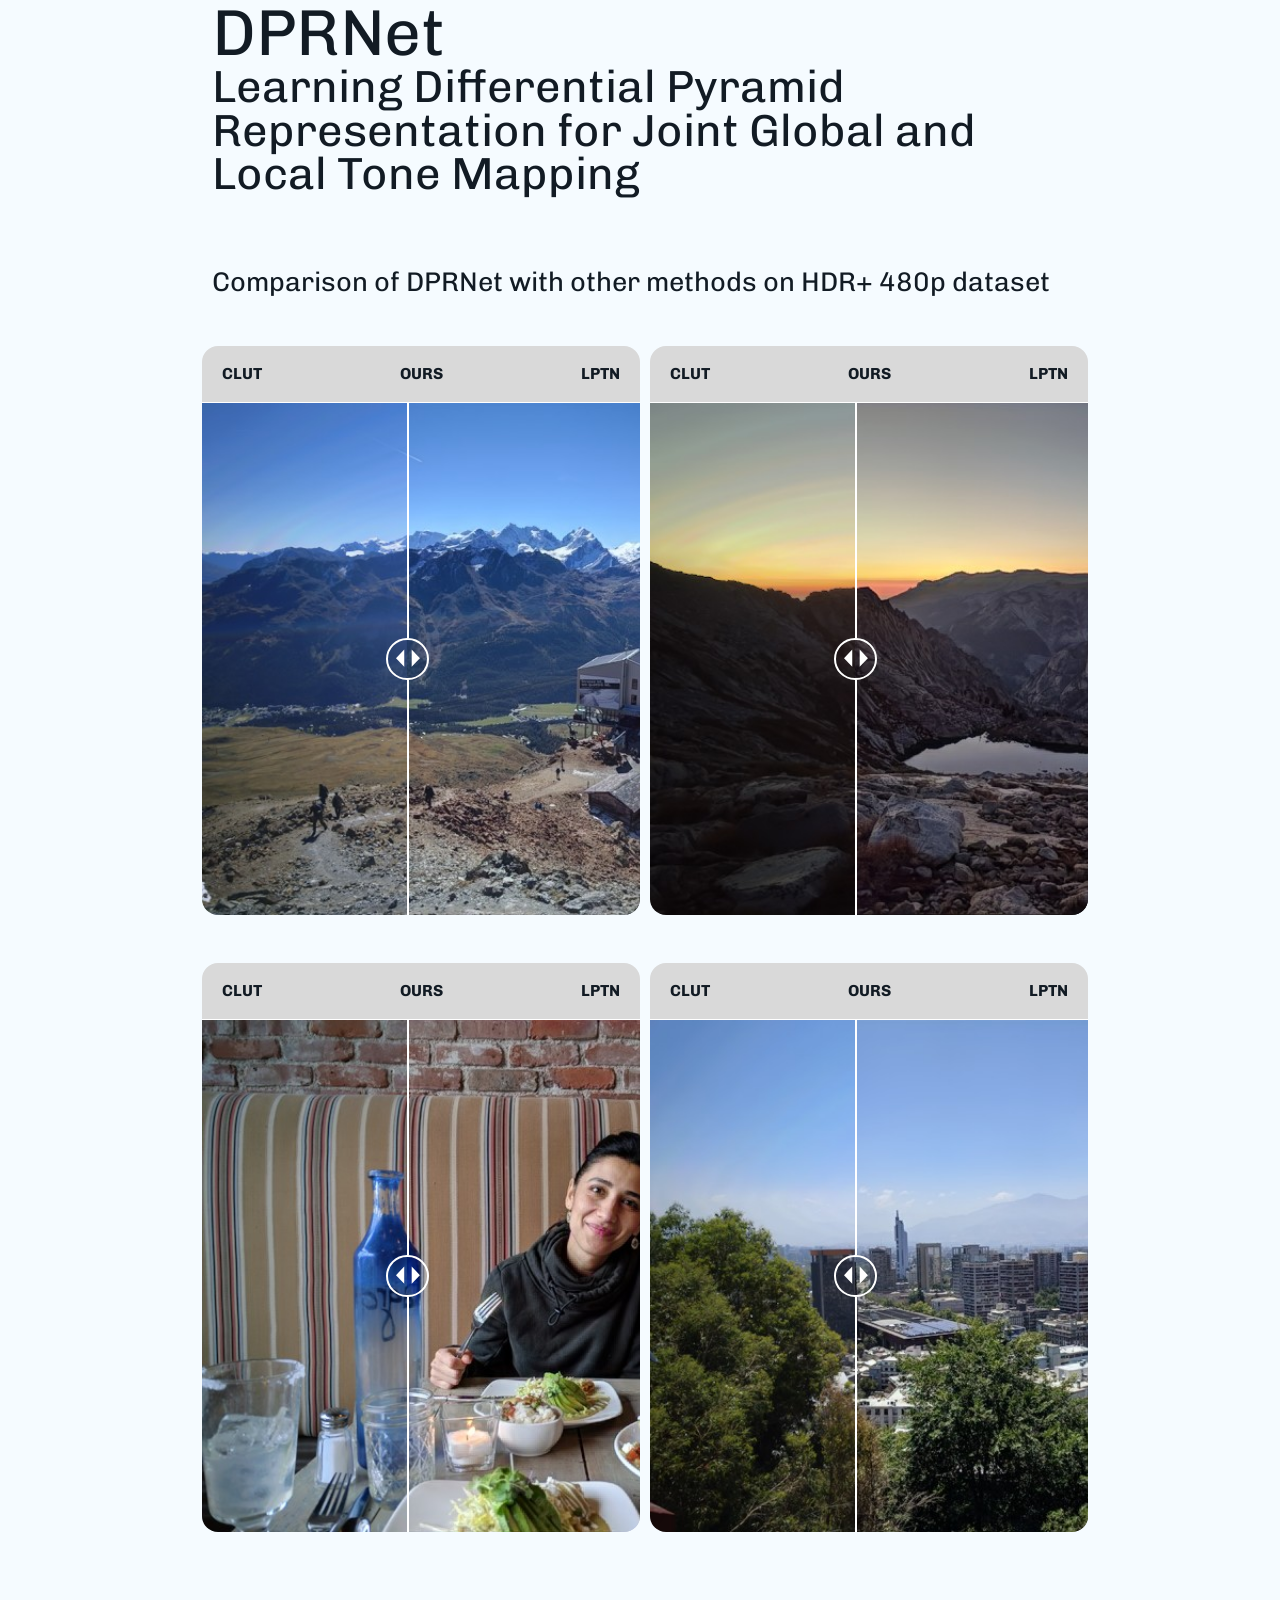
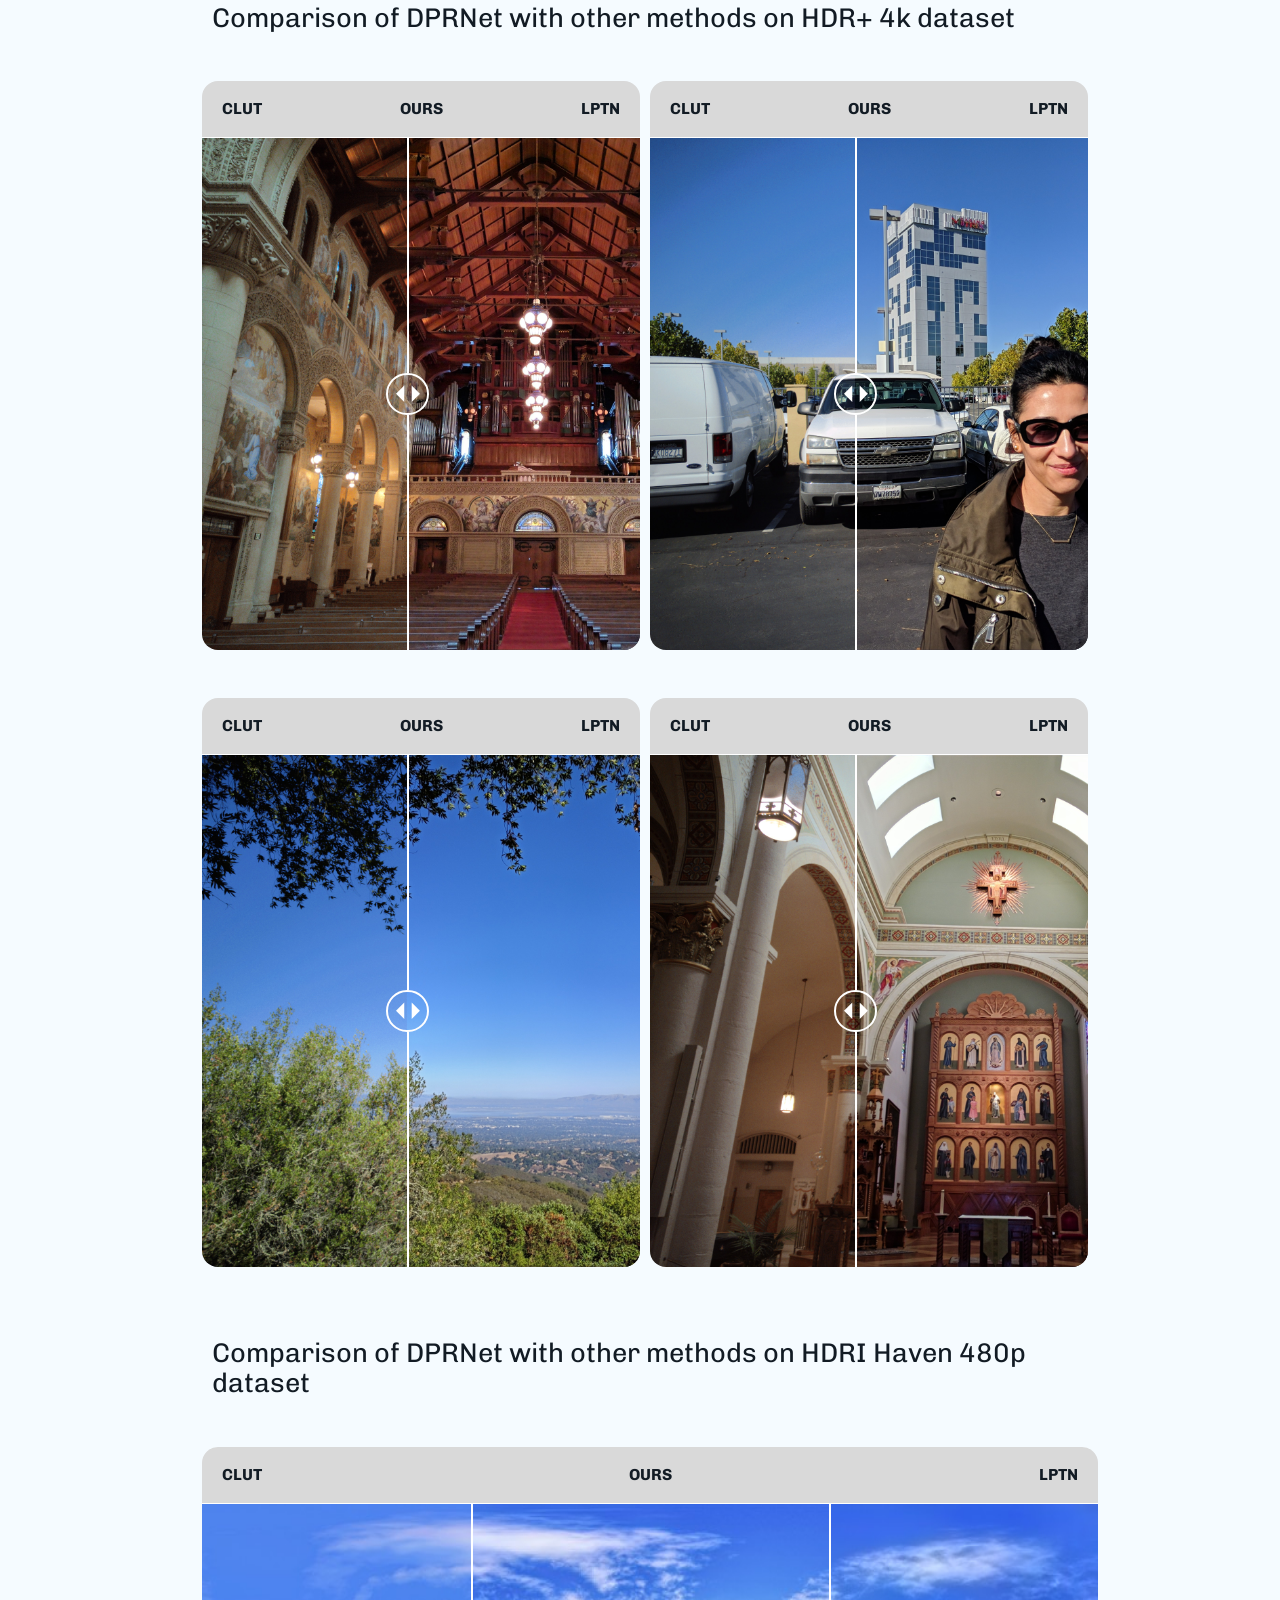
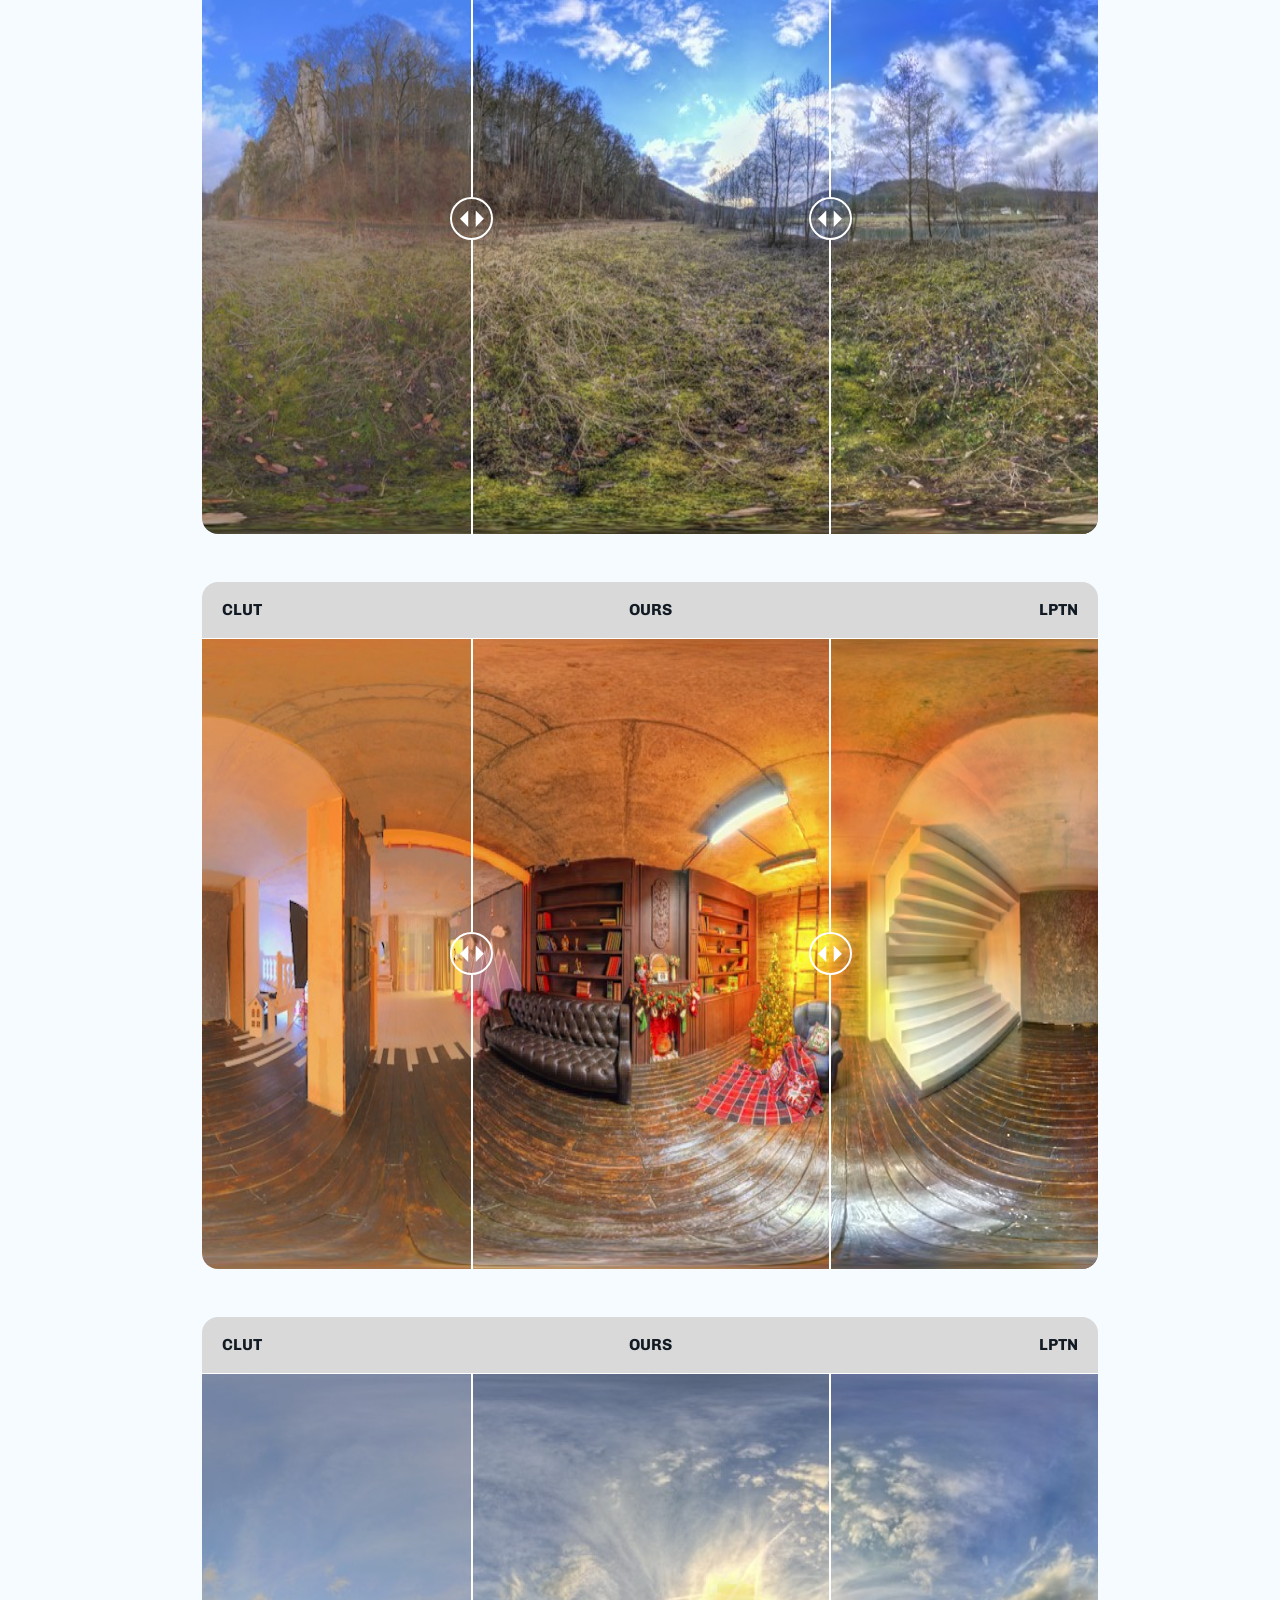
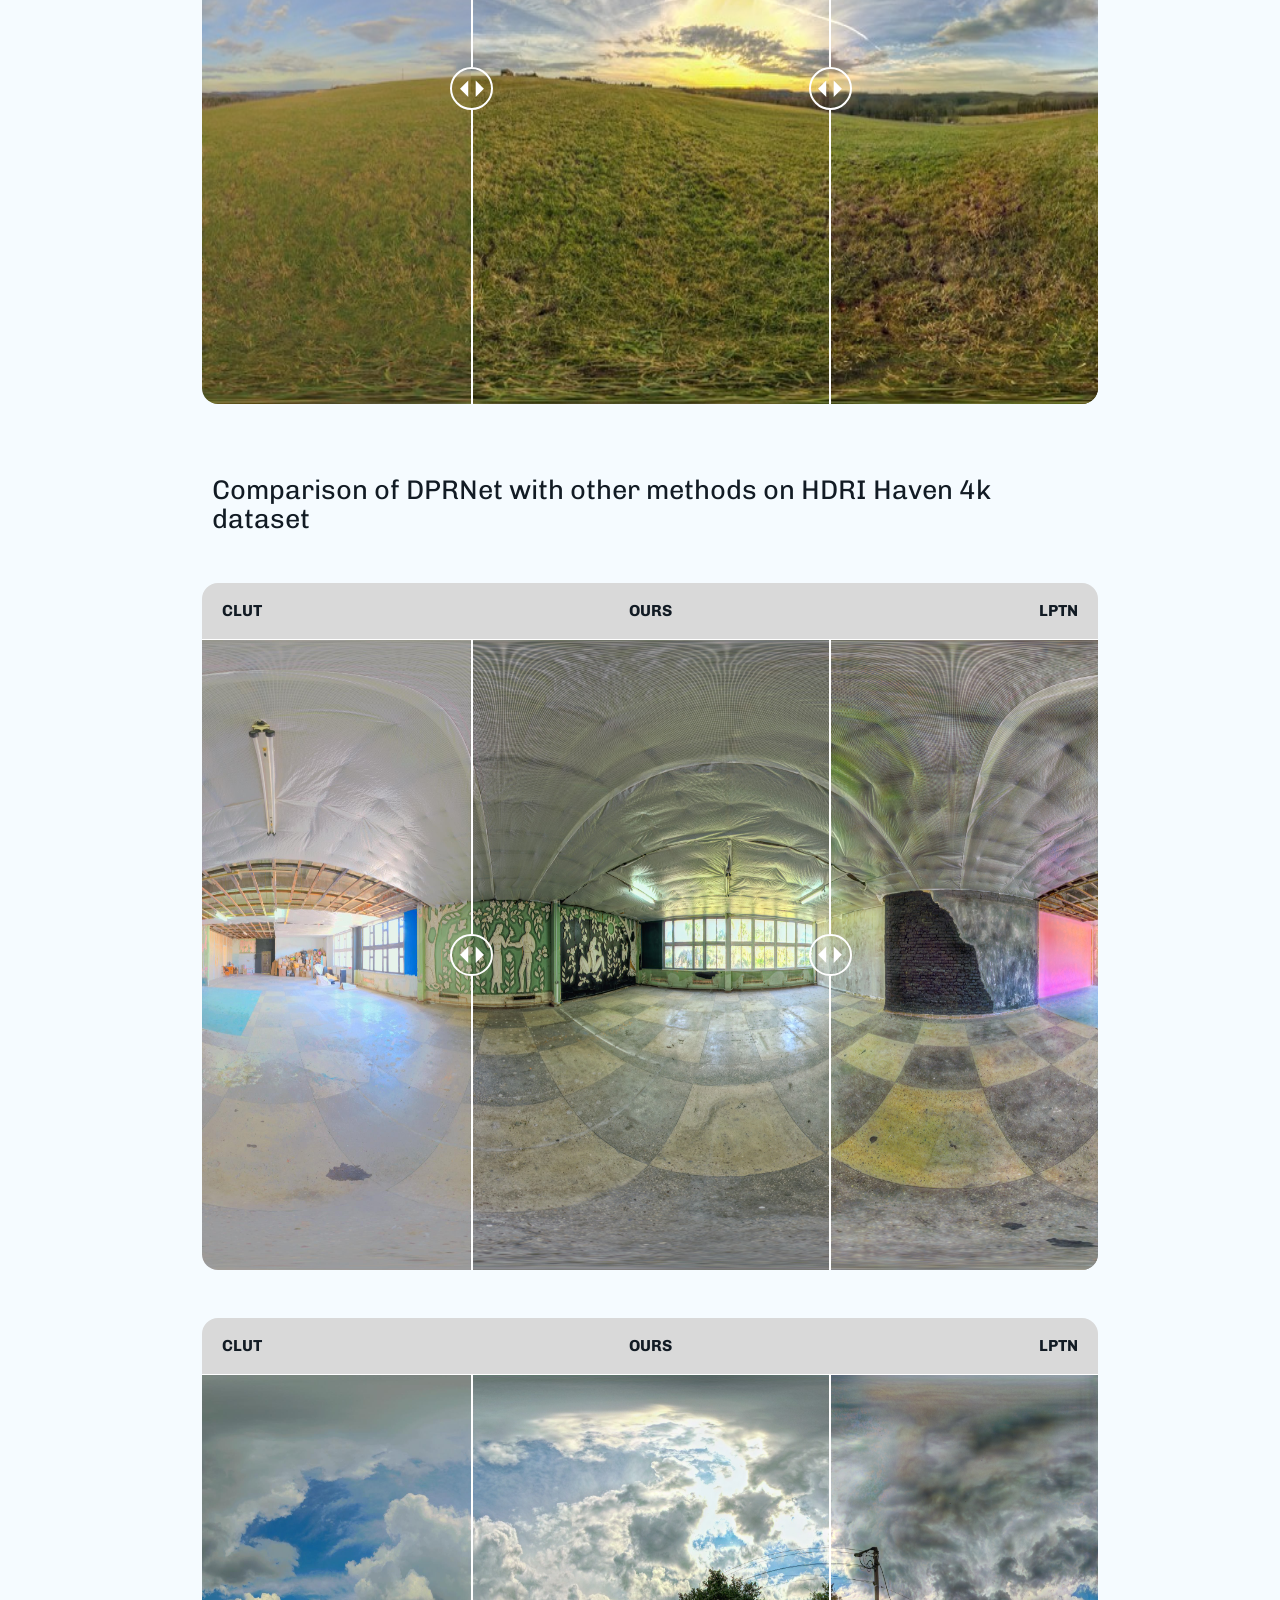
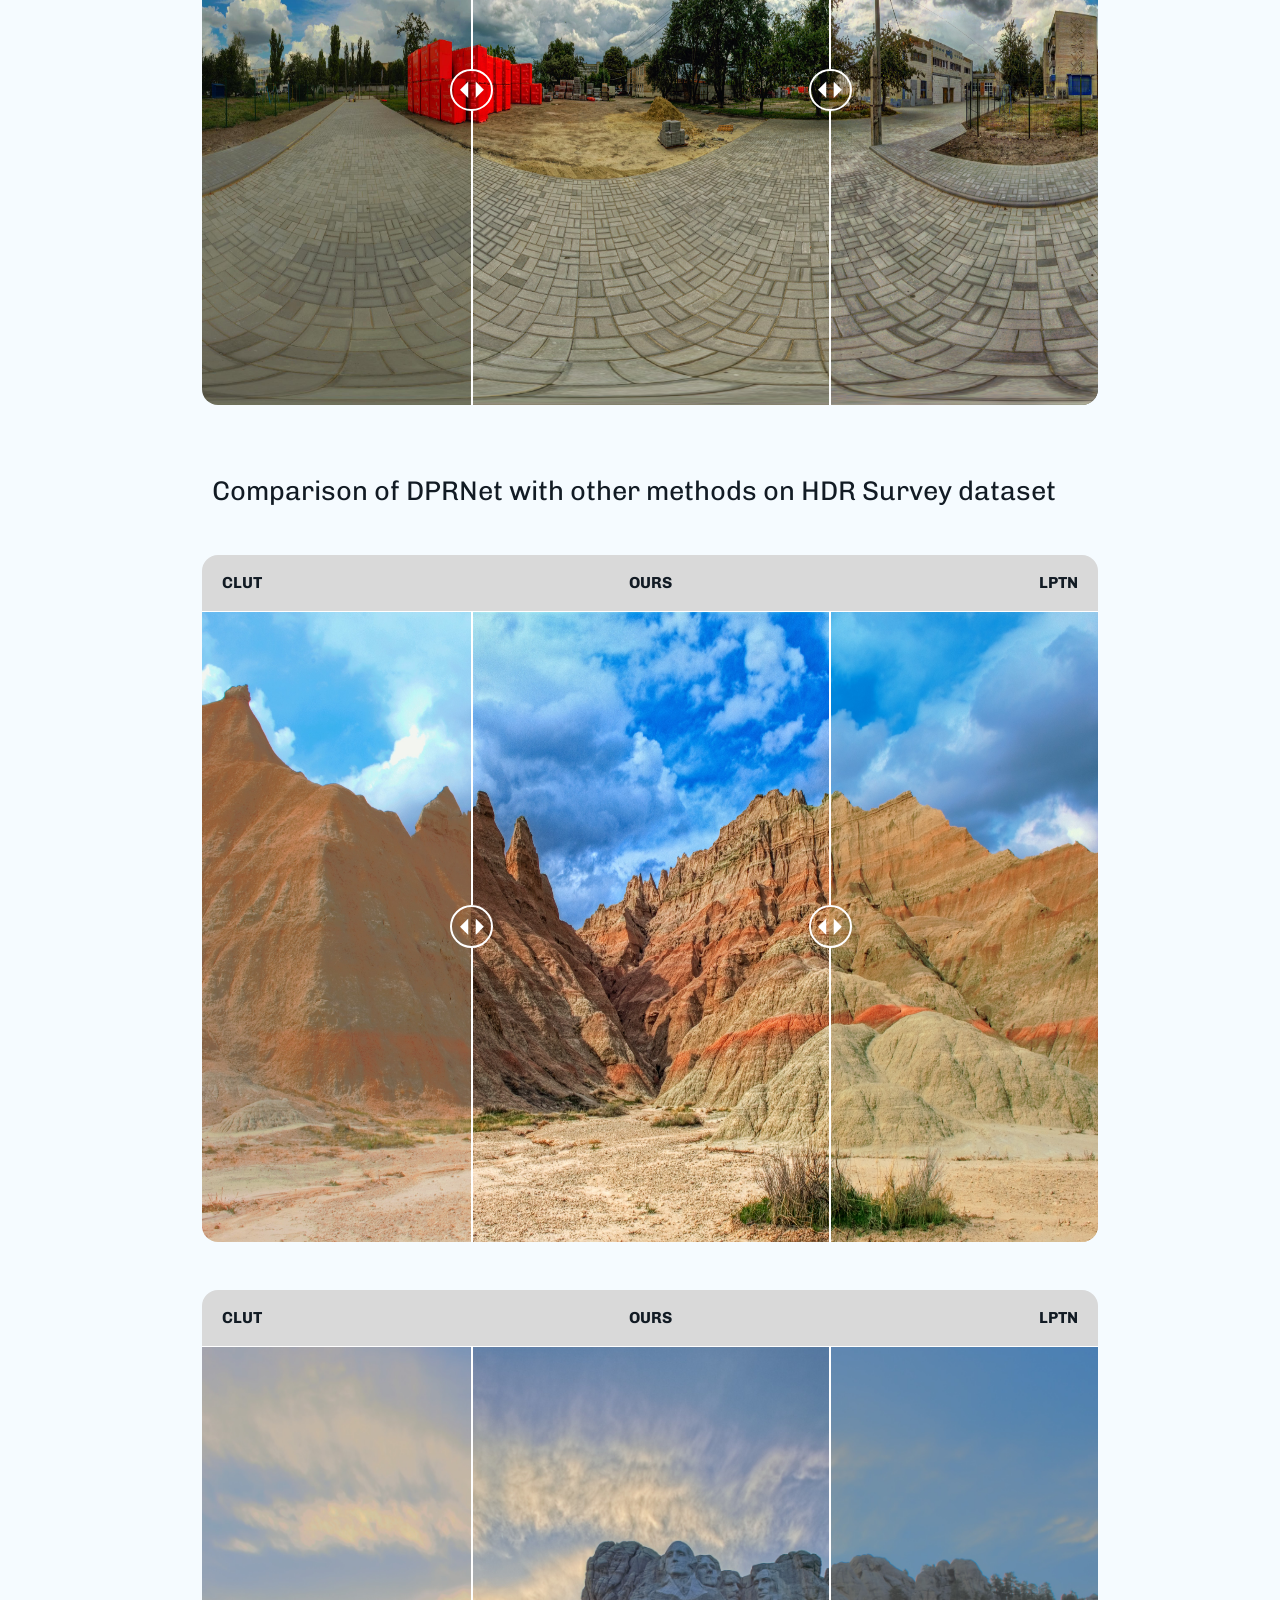
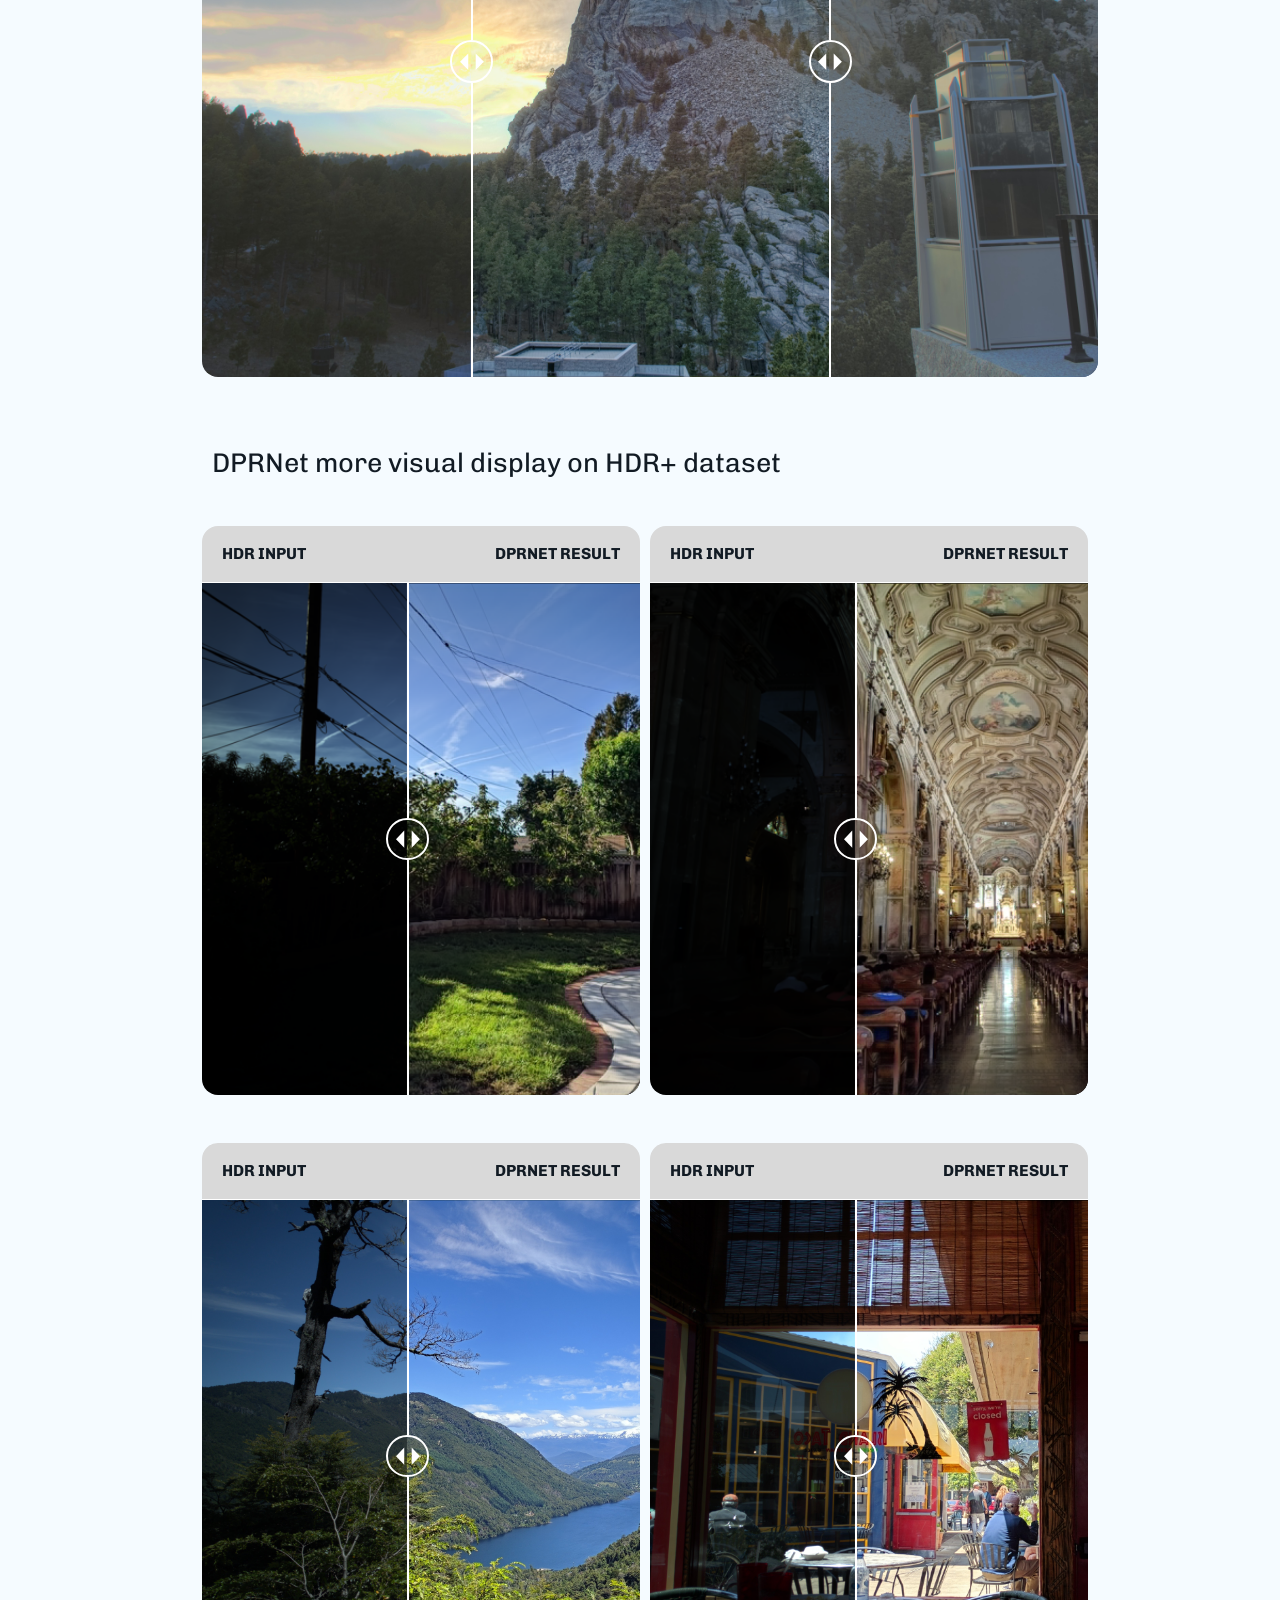
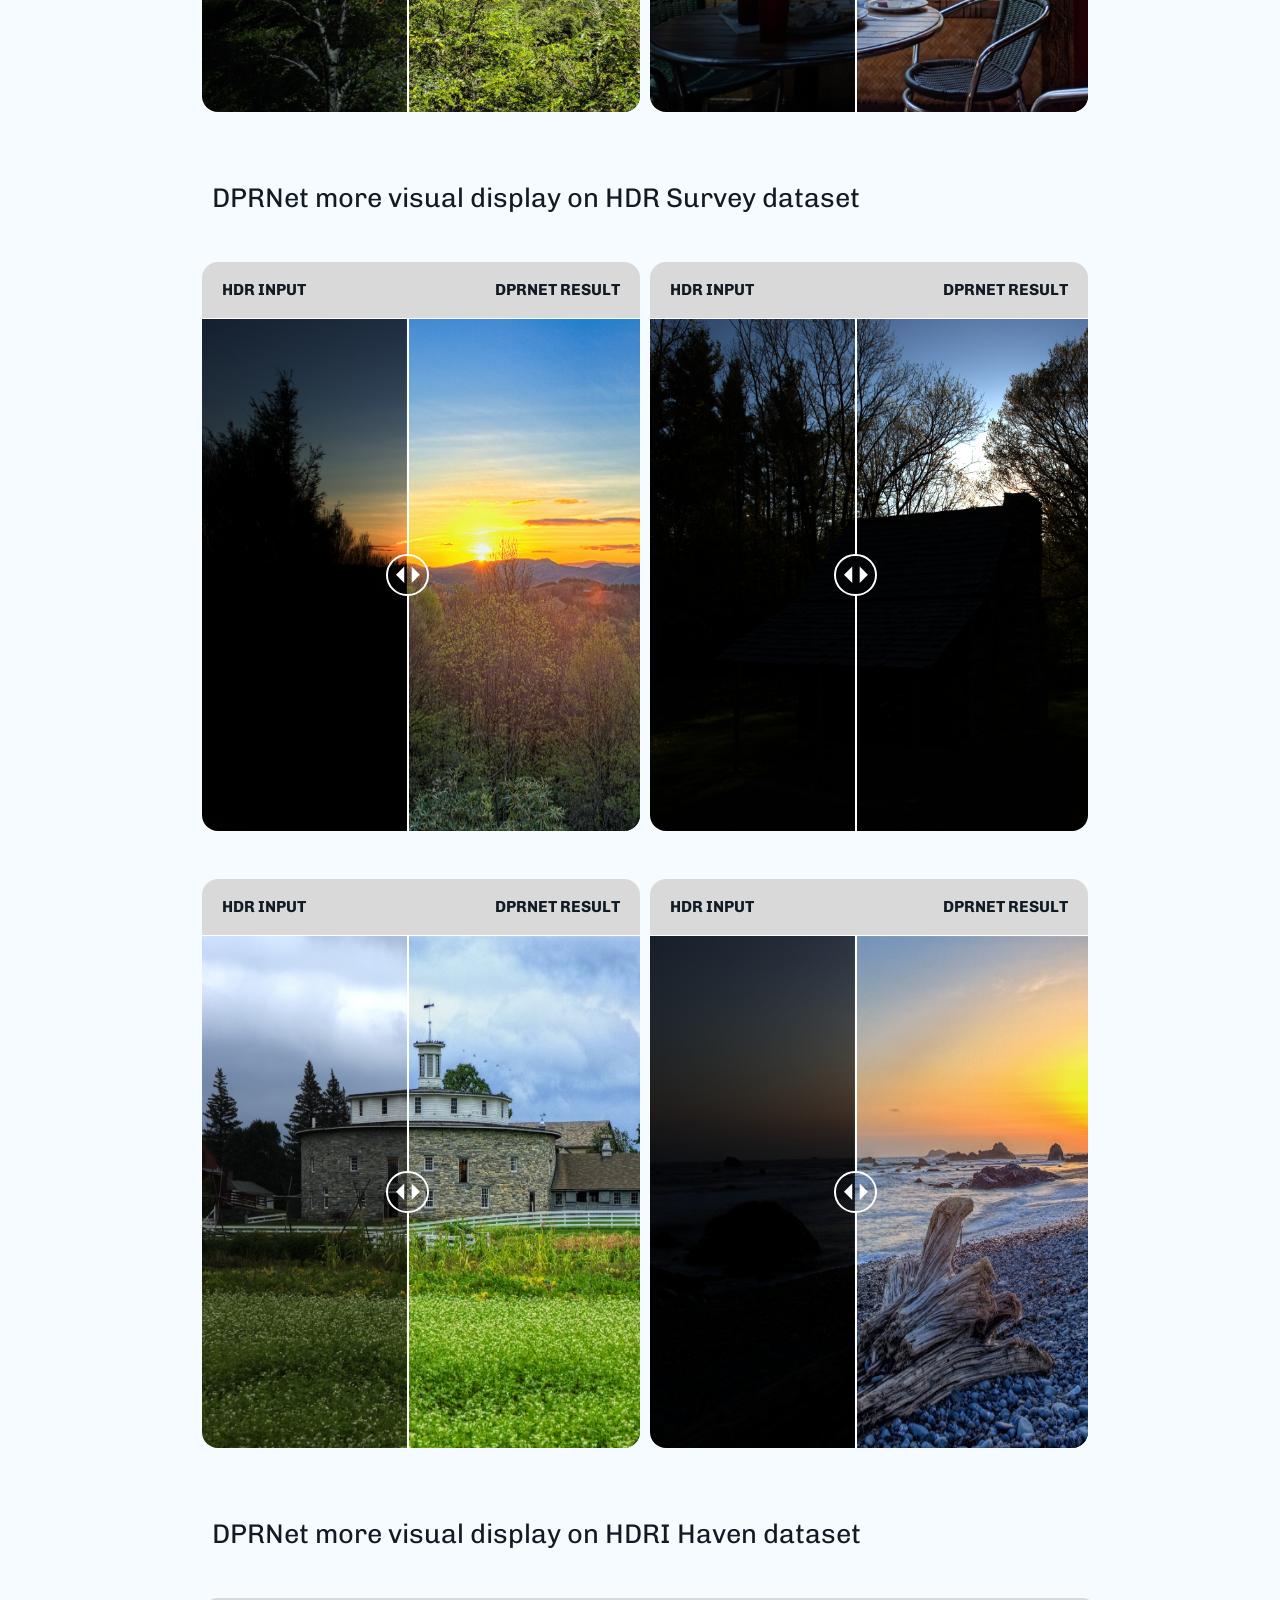
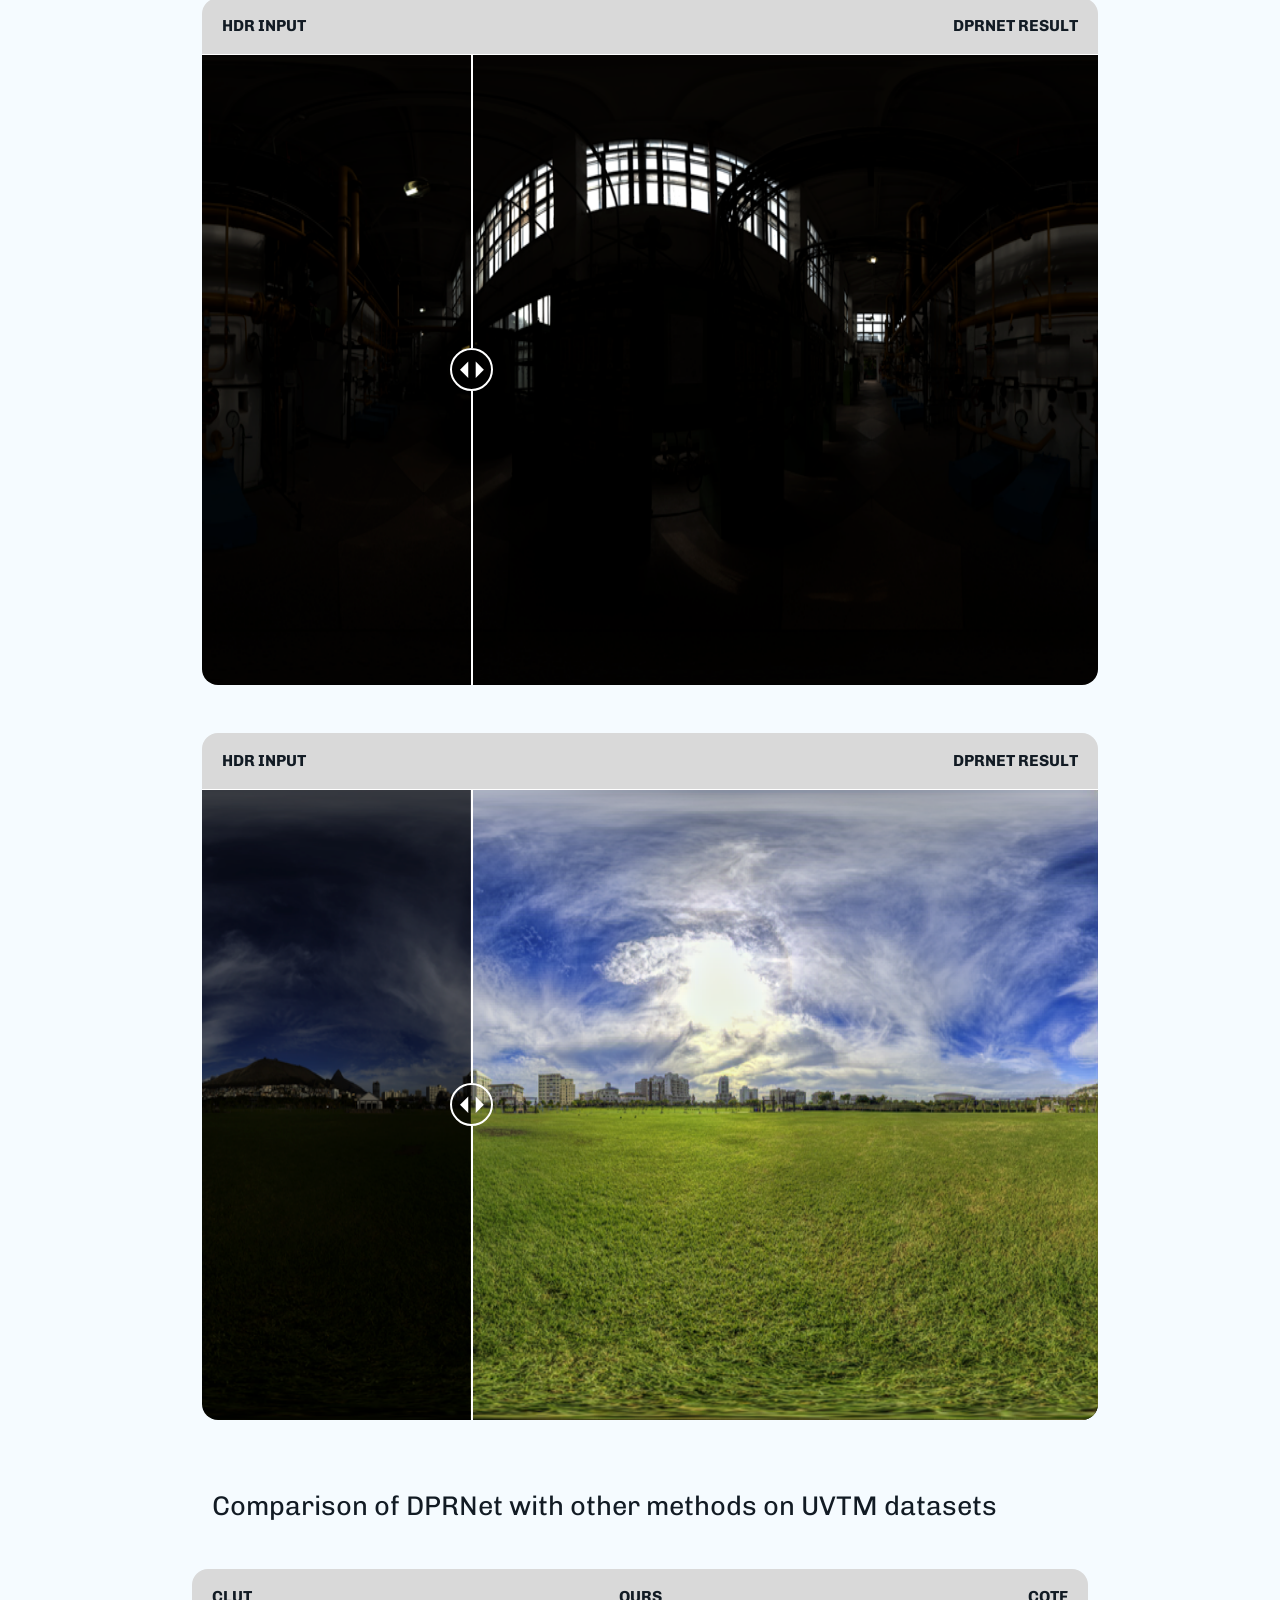
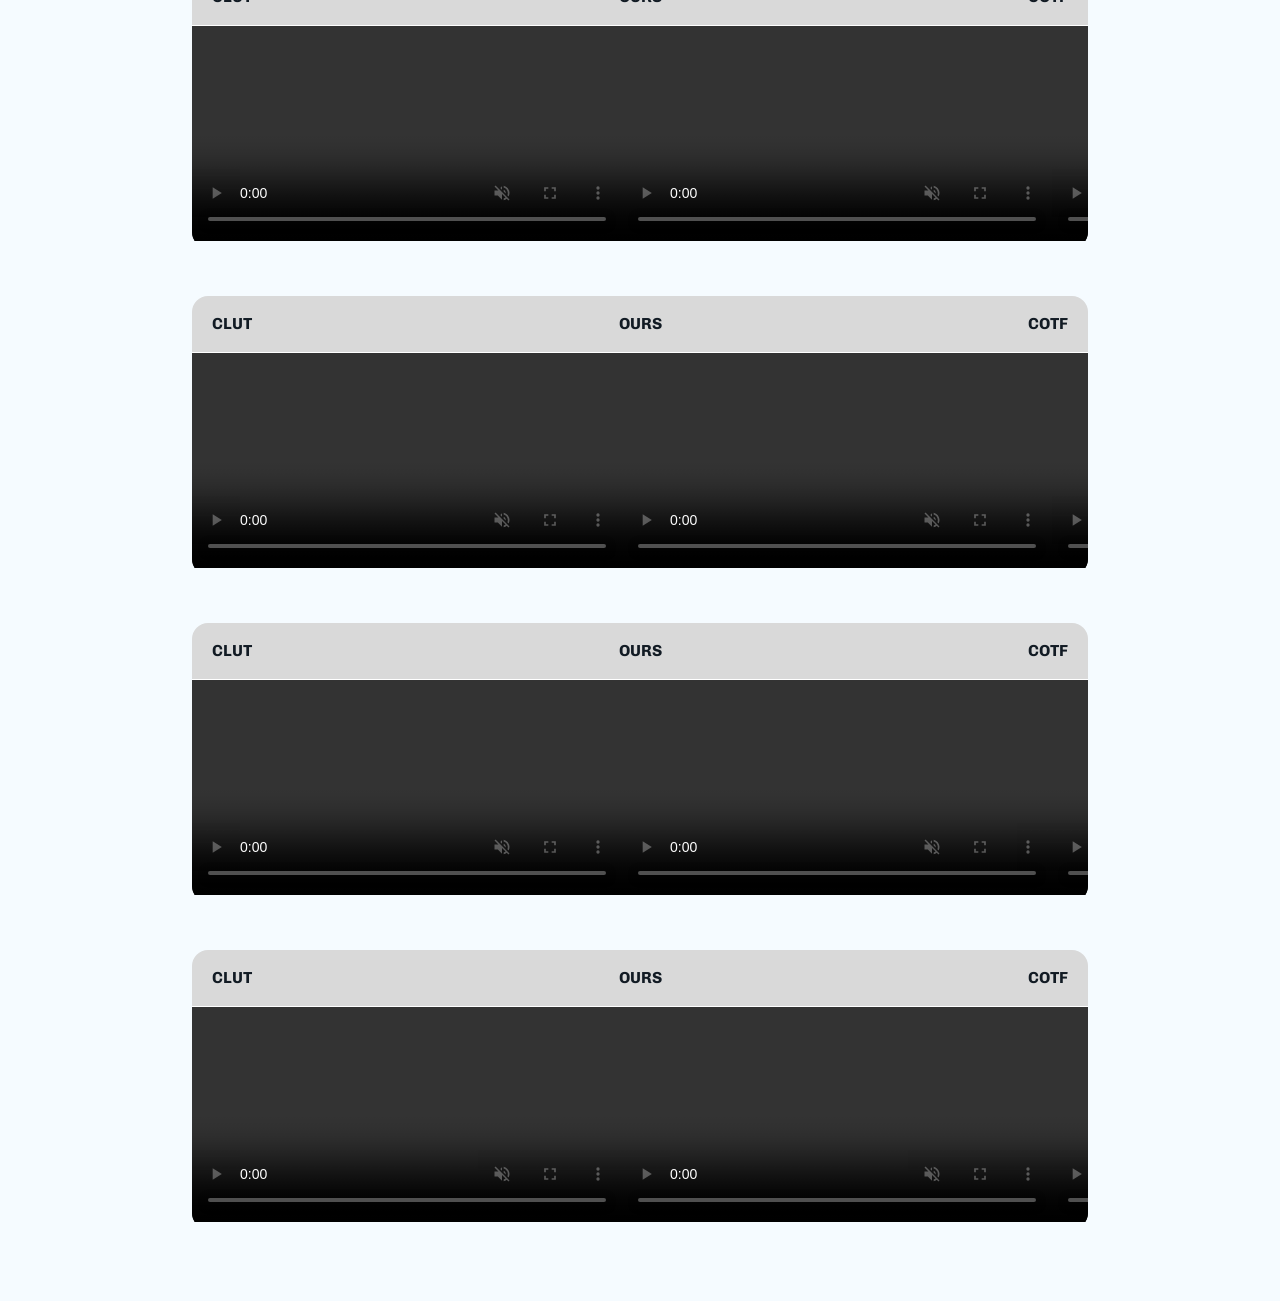
==== index.html @ 909e90bd "Add files via upload" ====
<!doctype html>
<html>

<head>
  <meta http-equiv="Content-Type" content="text/html; charset=UTF-8">
  <style>
    .wf-force-outline-none[tabindex="-1"]:focus {
      outline: none;
    }

    #zz .splitter_component {
      width: 683px;
      height: 512px;
    }

    #zz .splitter_image.is-after {
      width: 683px;
      height: 512px;
    }

    #zz .example_wrapper.is-1 {
      width: 683px;
    }
  </style>
  <title>DPRNet</title>
  <meta property="og:type" content="website">
  <meta content="summary_large_image" name="twitter:card">
  <meta content="width=device-width, initial-scale=1" name="viewport">
  <!-- TODO -->
  <link href="css/dc-splitter.webflow.735e9f056.css" rel="stylesheet" type="text/css">
  <!-- TODO -->
  <link href="css/xpixel-favicon.ico" rel="shortcut icon" type="image/x-icon">
  <script src="js/webfont.js" type="text/javascript"></script>
  <script type="text/javascript">
    WebFont.load({
      google: {
        families: ["Chivo:regular,500", "IBM Plex Mono:regular", "Chivo:regular,600"]
      }
    });
  </script>
  <script type="text/javascript">
    ! function (o, c) {
      var n = c.documentElement,
        t = " w-mod-";
      n.className += t + "js", ("ontouchstart" in o || o.DocumentTouch && c instanceof DocumentTouch) && (n.className +=
        t + "touch")
    }(window, document);
  </script>

  <link href="css/xpixel-logo.png" rel="apple-touch-icon">
  <script defer src="js/splitter.js"> </script>
  <style>
    .spliter_center {
      width: 100%;
      position: absolute;
      top: 0%;
      bottom: 0%;
      left: 0%;
      right: 0%;
      clip-path: polygon(30% 0, 80% 0, 80% 100%, 30% 100%);
    }
  </style>
</head>

<body>
  <div class="page-wrapper">
    <main class="main-wrapper">

      <!-- 标题 -->
      <section class="section_example">
        <div class="padding-0">
          <div class="container-large">
            <div class="padding-section-example">
              <div class="example_component">
                <div class="example_info_wrapper">
                  <div class="example_info_title-wrapper">

                    <h1>DPRNet</h1>

                    <h2>Learning Differential Pyramid Representation for Joint Global and Local Tone Mapping</h2>
                  </div>
                </div>
              </div>
            </div>
          </div>
        </div>
      </section>

      <!-- hdr+ 480p -->
      <section class="section_example" id="zz">
        <div class="padding-0">
          <div class="container-large">
            <div class="padding-section-example">
              <div class="example_component">

                <!-- 标题 -->
                <div class="example_info_wrapper">
                  <div class="example_info_title-wrapper">
                    <h3>Comparison of DPRNet with other methods on HDR+ 480p dataset</h3>
                  </div>
                </div>
                
                
                <div style="display: flex;">
                  <!-- 场景1 -->
                  <div class="example_wrapper is-1" style="margin-left: 10px;">
                    <div class="example_title_wrapper">
                      <div class="text-style-example-title">
                        <h6>CLUT</h6>
                      </div>
                      <div class="text-style-example-title">
                        <h6>Ours</h6>
                      </div>
                      <div class="text-style-example-title">
                        <h6>LPTN</h6>
                      </div>
                    </div>

                    <div class="w-dyn-list">
                      <div role="list" class="w-dyn-items">
                        <div dc-splitter="splitter" role="listitem" class="splitter_component w-dyn-item">
                          <div dc-splitter="before" class="splitter_before"
                            style="pointer-events: none; user-select: none;">
                            <img loading="lazy" alt="Before" src="images/hdrplus480p/a1.jpg"
                              sizes="(max-width: 767px) 90vw, (max-width: 991px) 80vw, 70vw"
                              srcset="./images/hdrplus480p/a1.jpg 500w, ./images/hdrplus480p/a1.jpg 800w, ./images/hdrplus480p/a1.jpg 1024w"
                              class="splitter_image">
                          </div>
                          <div dc-splitter="center" class="spliter_center"
                            style="pointer-events: none; user-select: none;">
                            <img src="images/hdrplus480p/a2.jpg" loading="lazy" alt="center"
                              sizes="(max-width: 767px) 90vw, (max-width: 991px) 85vw, 70vw"
                              srcset="./images/hdrplus480p/a2.jpg 500w, ./images/hdrplus480p/a2.jpg 800w, ./images/hdrplus480p/a2.jpg 1024w"
                              class="splitter_image is-after">
                          </div>
                          <div dc-splitter="after" class="spliter_after is-1"
                            style="pointer-events: none; user-select: none;">
                            <img loading="lazy" alt="Before" src="images/hdrplus480p/a3.jpg"
                              sizes="(max-width: 767px) 90vw, (max-width: 991px) 80vw, 70vw"
                              srcset="./images/hdrplus480p/a3.jpg 500w, ./images/hdrplus480p/a3.jpg 800w, ./images/hdrplus480p/a3.jpg 1024w"
                              class="splitter_image is-after">
                          </div>  
                          <div dc-splitter="handle" class="splitter_handle-component is-1 is-transparent"
                            style="left: 30%;">
                            <div class="splitter_handle-wrapper">
                              <div class="splitter_handle-line"></div>
                              <div class="splitter_handle-circle is-1">
                                <img src="images/644d578bee5cb512ee3affda_left-arrow.svg" loading="lazy"
                                  alt="left arrow icon" class="arrow-image">
                                <img src="images/644d578bee5cb502543affd9_right-arrow.svg" loading="lazy"
                                  alt="right arrow icon" class="arrow-image">
                              </div>
                              <div class="splitter_handle-line"></div>
                            </div>
                          </div>
                          <div dc-splitter="handle" class="splitter_handle-component is-4 is-transparent"
                            style="left: 70%;">
                            <div class="splitter_handle-wrapper">
                              <div class="splitter_handle-line"></div>
                              <div class="splitter_handle-circle is-1">
                                <img src="images/644d578bee5cb512ee3affda_left-arrow.svg" loading="lazy"
                                  alt="left arrow icon" class="arrow-image">
                                <img src="images/644d578bee5cb502543affd9_right-arrow.svg" loading="lazy"
                                  alt="right arrow icon" class="arrow-image">
                              </div>
                              <div class="splitter_handle-line"></div>
                            </div>
                          </div>
                        </div>
                      </div>
                    </div>
                  </div>

                  <!-- 场景2 -->
                  <div class="example_wrapper is-1" style="margin-left: 10px;">
                    <div class="example_title_wrapper">
                      <div class="text-style-example-title">
                        <h6>CLUT</h6>
                      </div>
                      <div class="text-style-example-title">
                        <h6>Ours</h6>
                      </div>
                      <div class="text-style-example-title">
                        <h6>LPTN</h6>
                      </div>
                    </div>

                    <div class="w-dyn-list">
                      <div role="list" class="w-dyn-items">
                        <div dc-splitter="splitter" role="listitem" class="splitter_component w-dyn-item">
                          <div dc-splitter="before" class="splitter_before"
                            style="pointer-events: none; user-select: none;">
                            <img loading="lazy" alt="Before" src="images/hdrplus480p/c1.jpg"
                              sizes="(max-width: 767px) 90vw, (max-width: 991px) 80vw, 70vw"
                              srcset="./images/hdrplus480p/c1.jpg 500w, ./images/hdrplus480p/c1.jpg 800w, ./images/hdrplus480p/c1.jpg 1024w"
                              class="splitter_image">
                          </div>
                          <div dc-splitter="center" class="spliter_center"
                            style="pointer-events: none; user-select: none;">
                            <img src="images/hdrplus480p/c2.jpg" loading="lazy" alt="center"
                              sizes="(max-width: 767px) 90vw, (max-width: 991px) 85vw, 70vw"
                              srcset="./images/hdrplus480p/c2.jpg 500w, ./images/hdrplus480p/c2.jpg 800w, ./images/hdrplus480p/c2.jpg 1024w"
                              class="splitter_image is-after">
                          </div>
                          <div dc-splitter="after" class="spliter_after is-1"
                            style="pointer-events: none; user-select: none;">
                            <img loading="lazy" alt="Before" src="images/hdrplus480p/c3.jpg"
                              sizes="(max-width: 767px) 90vw, (max-width: 991px) 80vw, 70vw"
                              srcset="./images/hdrplus480p/c3.jpg 500w, ./images/hdrplus480p/c3.jpg 800w, ./images/hdrplus480p/c3.jpg 1024w"
                              class="splitter_image is-after">
                          </div>
                          <div dc-splitter="handle" class="splitter_handle-component is-1 is-transparent"
                            style="left: 30%;">
                            <div class="splitter_handle-wrapper">
                              <div class="splitter_handle-line"></div>
                              <div class="splitter_handle-circle is-1">
                                <img src="images/644d578bee5cb512ee3affda_left-arrow.svg" loading="lazy"
                                  alt="left arrow icon" class="arrow-image">
                                <img src="images/644d578bee5cb502543affd9_right-arrow.svg" loading="lazy"
                                  alt="right arrow icon" class="arrow-image">
                              </div>
                              <div class="splitter_handle-line"></div>
                            </div>
                          </div>
                          <div dc-splitter="handle" class="splitter_handle-component is-4 is-transparent"
                            style="left: 70%;">
                            <div class="splitter_handle-wrapper">
                              <div class="splitter_handle-line"></div>
                              <div class="splitter_handle-circle is-1">
                                <img src="images/644d578bee5cb512ee3affda_left-arrow.svg" loading="lazy"
                                  alt="left arrow icon" class="arrow-image">
                                <img src="images/644d578bee5cb502543affd9_right-arrow.svg" loading="lazy"
                                  alt="right arrow icon" class="arrow-image">
                              </div>
                              <div class="splitter_handle-line"></div>
                            </div>
                          </div>
                        </div>
                      </div>
                    </div>
                  </div>
                </div>

                <div style="display: flex;">
                  <!-- 场景3 -->
                  <div class="example_wrapper is-1" style="margin-left: 10px;">
                    <div class="example_title_wrapper">
                      <div class="text-style-example-title">
                        <h6>CLUT</h6>
                      </div>
                      <div class="text-style-example-title">
                        <h6>Ours</h6>
                      </div>
                      <div class="text-style-example-title">
                        <h6>LPTN</h6>
                      </div>
                    </div>

                    <div class="w-dyn-list">
                      <div role="list" class="w-dyn-items">
                        <div dc-splitter="splitter" role="listitem" class="splitter_component w-dyn-item">
                          <div dc-splitter="before" class="splitter_before"
                            style="pointer-events: none; user-select: none;">
                            <img loading="lazy" alt="Before" src="images/hdrplus480p/b1.jpg"
                              sizes="(max-width: 767px) 90vw, (max-width: 991px) 80vw, 70vw"
                              srcset="./images/hdrplus480p/b1.jpg 500w, ./images/hdrplus480p/b1.jpg 800w, ./images/hdrplus480p/b1.jpg 1024w"
                              class="splitter_image">
                          </div>
                          <div dc-splitter="center" class="spliter_center"
                            style="pointer-events: none; user-select: none;">
                            <img src="images/hdrplus480p/b2.jpg" loading="lazy" alt="center"
                              sizes="(max-width: 767px) 90vw, (max-width: 991px) 85vw, 70vw"
                              srcset="./images/hdrplus480p/b2.jpg 500w, ./images/hdrplus480p/b2.jpg 800w, ./images/hdrplus480p/b2.jpg 1024w"
                              class="splitter_image is-after">
                          </div>
                          <div dc-splitter="after" class="spliter_after is-1"
                            style="pointer-events: none; user-select: none;">
                            <img loading="lazy" alt="Before" src="images/hdrplus480p/b3.jpg"
                              sizes="(max-width: 767px) 90vw, (max-width: 991px) 80vw, 70vw"
                              srcset="./images/hdrplus480p/b3.jpg 500w, ./images/hdrplus480p/b3.jpg 800w, ./images/hdrplus480p/b3.jpg 1024w"
                              class="splitter_image is-after">
                          </div>
                          <div dc-splitter="handle" class="splitter_handle-component is-1 is-transparent"
                            style="left: 30%;">
                            <div class="splitter_handle-wrapper">
                              <div class="splitter_handle-line"></div>
                              <div class="splitter_handle-circle is-1">
                                <img src="images/644d578bee5cb512ee3affda_left-arrow.svg" loading="lazy"
                                  alt="left arrow icon" class="arrow-image">
                                <img src="images/644d578bee5cb502543affd9_right-arrow.svg" loading="lazy"
                                  alt="right arrow icon" class="arrow-image">
                              </div>
                              <div class="splitter_handle-line"></div>
                            </div>
                          </div>
                          <div dc-splitter="handle" class="splitter_handle-component is-4 is-transparent"
                            style="left: 70%;">
                            <div class="splitter_handle-wrapper">
                              <div class="splitter_handle-line"></div>
                              <div class="splitter_handle-circle is-1">
                                <img src="images/644d578bee5cb512ee3affda_left-arrow.svg" loading="lazy"
                                  alt="left arrow icon" class="arrow-image">
                                <img src="images/644d578bee5cb502543affd9_right-arrow.svg" loading="lazy"
                                  alt="right arrow icon" class="arrow-image">
                              </div>
                              <div class="splitter_handle-line"></div>
                            </div>
                          </div>
                        </div>
                      </div>
                    </div>
                  </div>

                  <!-- 场景4 -->
                  <div class="example_wrapper is-1" style="margin-left: 10px;">
                    <div class="example_title_wrapper">
                      <div class="text-style-example-title">
                        <h6>CLUT</h6>
                      </div>
                      <div class="text-style-example-title">
                        <h6>Ours</h6>
                      </div>
                      <div class="text-style-example-title">
                        <h6>LPTN</h6>
                      </div>
                    </div>

                    <div class="w-dyn-list">
                      <div role="list" class="w-dyn-items">
                        <div dc-splitter="splitter" role="listitem" class="splitter_component w-dyn-item">
                          <div dc-splitter="before" class="splitter_before"
                            style="pointer-events: none; user-select: none;">
                            <img loading="lazy" alt="Before" src="images/hdrplus480p/d1.jpg"
                              sizes="(max-width: 767px) 90vw, (max-width: 991px) 80vw, 70vw"
                              srcset="./images/hdrplus480p/d1.jpg 500w, ./images/hdrplus480p/d1.jpg 800w, ./images/hdrplus480p/d1.jpg 1024w"
                              class="splitter_image">
                          </div>
                          <div dc-splitter="center" class="spliter_center"
                            style="pointer-events: none; user-select: none;">
                            <img src="images/hdrplus480p/d2.jpg" loading="lazy" alt="center"
                              sizes="(max-width: 767px) 90vw, (max-width: 991px) 85vw, 70vw"
                              srcset="./images/hdrplus480p/d2.jpg 500w, ./images/hdrplus480p/d2.jpg 800w, ./images/hdrplus480p/d2.jpg 1024w"
                              class="splitter_image is-after">
                          </div>
                          <div dc-splitter="after" class="spliter_after is-1"
                            style="pointer-events: none; user-select: none;">
                            <img loading="lazy" alt="Before" src="images/hdrplus480p/d3.jpg"
                              sizes="(max-width: 767px) 90vw, (max-width: 991px) 80vw, 70vw"
                              srcset="./images/hdrplus480p/d3.jpg 500w, ./images/hdrplus480p/d3.jpg 800w, ./images/hdrplus480p/d3.jpg 1024w"
                              class="splitter_image is-after">
                          </div>
                          <div dc-splitter="handle" class="splitter_handle-component is-1 is-transparent"
                            style="left: 30%;">
                            <div class="splitter_handle-wrapper">
                              <div class="splitter_handle-line"></div>
                              <div class="splitter_handle-circle is-1">
                                <img src="images/644d578bee5cb512ee3affda_left-arrow.svg" loading="lazy"
                                  alt="left arrow icon" class="arrow-image">
                                <img src="images/644d578bee5cb502543affd9_right-arrow.svg" loading="lazy"
                                  alt="right arrow icon" class="arrow-image">
                              </div>
                              <div class="splitter_handle-line"></div>
                            </div>
                          </div>
                          <div dc-splitter="handle" class="splitter_handle-component is-4 is-transparent"
                            style="left: 70%;">
                            <div class="splitter_handle-wrapper">
                              <div class="splitter_handle-line"></div>
                              <div class="splitter_handle-circle is-1">
                                <img src="images/644d578bee5cb512ee3affda_left-arrow.svg" loading="lazy"
                                  alt="left arrow icon" class="arrow-image">
                                <img src="images/644d578bee5cb502543affd9_right-arrow.svg" loading="lazy"
                                  alt="right arrow icon" class="arrow-image">
                              </div>
                              <div class="splitter_handle-line"></div>
                            </div>
                          </div>
                        </div>
                      </div>
                    </div>
                  </div>
                </div>

              </div>
            </div>
          </div>
        </div>
      </section>

      <!-- hdr+ 4k -->
      <section class="section_example" id="zz">
        <div class="padding-0">
          <div class="container-large">
            <div class="padding-section-example">
              <div class="example_component">

                <!-- 标题 -->
                <div class="example_info_wrapper">
                  <div class="example_info_title-wrapper">
                    <h3>Comparison of DPRNet with other methods on HDR+ 4k dataset</h3>
                  </div>
                </div>

                <div style="display: flex;">
                  <!-- 场景1 -->
                  <div class="example_wrapper is-1" style="margin-left: 10px;">
                    <div class="example_title_wrapper">
                      <div class="text-style-example-title">
                        <h6>CLUT</h6>
                      </div>
                      <div class="text-style-example-title">
                        <h6>Ours</h6>
                      </div>
                      <div class="text-style-example-title">
                        <h6>LPTN</h6>
                      </div>
                    </div>

                    <div class="w-dyn-list">
                      <div role="list" class="w-dyn-items">
                        <div dc-splitter="splitter" role="listitem" class="splitter_component w-dyn-item">
                          <div dc-splitter="before" class="splitter_before"
                            style="pointer-events: none; user-select: none;">
                            <img loading="lazy" alt="Before" src="images/hdrplus4k/a1.jpg"
                              sizes="(max-width: 767px) 90vw, (max-width: 991px) 80vw, 70vw"
                              srcset="./images/hdrplus4k/a1.jpg 500w, ./images/hdrplus4k/a1.jpg 800w, ./images/hdrplus4k/a1.jpg 1024w"
                              class="splitter_image">
                          </div>
                          <div dc-splitter="center" class="spliter_center"
                            style="pointer-events: none; user-select: none;">
                            <img src="images/hdrplus4k/a2.jpg" loading="lazy" alt="center"
                              sizes="(max-width: 767px) 90vw, (max-width: 991px) 85vw, 70vw"
                              srcset="./images/hdrplus4k/a2.jpg 500w, ./images/hdrplus4k/a2.jpg 800w, ./images/hdrplus4k/a2.jpg 1024w"
                              class="splitter_image is-after">
                          </div>
                          <div dc-splitter="after" class="spliter_after is-1"
                            style="pointer-events: none; user-select: none;">
                            <img loading="lazy" alt="Before" src="images/hdrplus4k/a3.jpg"
                              sizes="(max-width: 767px) 90vw, (max-width: 991px) 80vw, 70vw"
                              srcset="./images/hdrplus4k/a3.jpg 500w, ./images/hdrplus4k/a3.jpg 800w, ./images/hdrplus4k/a3.jpg 1024w"
                              class="splitter_image is-after">
                          </div>
                          <div dc-splitter="handle" class="splitter_handle-component is-1 is-transparent"
                            style="left: 30%;">
                            <div class="splitter_handle-wrapper">
                              <div class="splitter_handle-line"></div>
                              <div class="splitter_handle-circle is-1">
                                <img src="images/644d578bee5cb512ee3affda_left-arrow.svg" loading="lazy"
                                  alt="left arrow icon" class="arrow-image">
                                <img src="images/644d578bee5cb502543affd9_right-arrow.svg" loading="lazy"
                                  alt="right arrow icon" class="arrow-image">
                              </div>
                              <div class="splitter_handle-line"></div>
                            </div>
                          </div>
                          <div dc-splitter="handle" class="splitter_handle-component is-4 is-transparent"
                            style="left: 70%;">
                            <div class="splitter_handle-wrapper">
                              <div class="splitter_handle-line"></div>
                              <div class="splitter_handle-circle is-1">
                                <img src="images/644d578bee5cb512ee3affda_left-arrow.svg" loading="lazy"
                                  alt="left arrow icon" class="arrow-image">
                                <img src="images/644d578bee5cb502543affd9_right-arrow.svg" loading="lazy"
                                  alt="right arrow icon" class="arrow-image">
                              </div>
                              <div class="splitter_handle-line"></div>
                            </div>
                          </div>
                        </div>
                      </div>
                    </div>
                  </div>
                  <!-- 场景2 -->
                  <div class="example_wrapper is-1" style="margin-left: 10px;">
                    <div class="example_title_wrapper">
                      <div class="text-style-example-title">
                        <h6>CLUT</h6>
                      </div>
                      <div class="text-style-example-title">
                        <h6>Ours</h6>
                      </div>
                      <div class="text-style-example-title">
                        <h6>LPTN</h6>
                      </div>
                    </div>

                    <div class="w-dyn-list">
                      <div role="list" class="w-dyn-items">
                        <div dc-splitter="splitter" role="listitem" class="splitter_component w-dyn-item">
                          <div dc-splitter="before" class="splitter_before"
                            style="pointer-events: none; user-select: none;">
                            <img loading="lazy" alt="Before" src="images/hdrplus4k/b1.jpg"
                              sizes="(max-width: 767px) 90vw, (max-width: 991px) 80vw, 70vw"
                              srcset="./images/hdrplus4k/b1.jpg 500w, ./images/hdrplus4k/b1.jpg 800w, ./images/hdrplus4k/b1.jpg 1024w"
                              class="splitter_image">
                          </div>
                          <div dc-splitter="center" class="spliter_center"
                            style="pointer-events: none; user-select: none;">
                            <img src="images/hdrplus4k/b2.jpg" loading="lazy" alt="center"
                              sizes="(max-width: 767px) 90vw, (max-width: 991px) 85vw, 70vw"
                              srcset="./images/hdrplus4k/b2.jpg 500w, ./images/hdrplus4k/b2.jpg 800w, ./images/hdrplus4k/b2.jpg 1024w"
                              class="splitter_image is-after">
                          </div>
                          <div dc-splitter="after" class="spliter_after is-1"
                            style="pointer-events: none; user-select: none;">
                            <img loading="lazy" alt="Before" src="images/hdrplus4k/b3.jpg"
                              sizes="(max-width: 767px) 90vw, (max-width: 991px) 80vw, 70vw"
                              srcset="./images/hdrplus4k/b3.jpg 500w, ./images/hdrplus4k/b3.jpg 800w, ./images/hdrplus4k/b3.jpg 1024w"
                              class="splitter_image is-after">
                          </div>
                          <div dc-splitter="handle" class="splitter_handle-component is-1 is-transparent"
                            style="left: 30%;">
                            <div class="splitter_handle-wrapper">
                              <div class="splitter_handle-line"></div>
                              <div class="splitter_handle-circle is-1">
                                <img src="images/644d578bee5cb512ee3affda_left-arrow.svg" loading="lazy"
                                  alt="left arrow icon" class="arrow-image">
                                <img src="images/644d578bee5cb502543affd9_right-arrow.svg" loading="lazy"
                                  alt="right arrow icon" class="arrow-image">
                              </div>
                              <div class="splitter_handle-line"></div>
                            </div>
                          </div>
                          <div dc-splitter="handle" class="splitter_handle-component is-4 is-transparent"
                            style="left: 70%;">
                            <div class="splitter_handle-wrapper">
                              <div class="splitter_handle-line"></div>
                              <div class="splitter_handle-circle is-1">
                                <img src="images/644d578bee5cb512ee3affda_left-arrow.svg" loading="lazy"
                                  alt="left arrow icon" class="arrow-image">
                                <img src="images/644d578bee5cb502543affd9_right-arrow.svg" loading="lazy"
                                  alt="right arrow icon" class="arrow-image">
                              </div>
                              <div class="splitter_handle-line"></div>
                            </div>
                          </div>
                        </div>
                      </div>
                    </div>
                  </div>
                </div>

                <div style="display: flex;">
                  <!-- 场景3 -->
                  <div class="example_wrapper is-1" style="margin-left: 10px;">
                    <div class="example_title_wrapper">
                      <div class="text-style-example-title">
                        <h6>CLUT</h6>
                      </div>
                      <div class="text-style-example-title">
                        <h6>Ours</h6>
                      </div>
                      <div class="text-style-example-title">
                        <h6>LPTN</h6>
                      </div>
                    </div>

                    <div class="w-dyn-list">
                      <div role="list" class="w-dyn-items">
                        <div dc-splitter="splitter" role="listitem" class="splitter_component w-dyn-item">
                          <div dc-splitter="before" class="splitter_before"
                            style="pointer-events: none; user-select: none;">
                            <img loading="lazy" alt="Before" src="images/hdrplus4k/c1.jpg"
                              sizes="(max-width: 767px) 90vw, (max-width: 991px) 80vw, 70vw"
                              srcset="./images/hdrplus4k/c1.jpg 500w, ./images/hdrplus4k/c1.jpg 800w, ./images/hdrplus4k/c1.jpg 1024w"
                              class="splitter_image">
                          </div>
                          <div dc-splitter="center" class="spliter_center"
                            style="pointer-events: none; user-select: none;">
                            <img src="images/hdrplus4k/c2.jpg" loading="lazy" alt="center"
                              sizes="(max-width: 767px) 90vw, (max-width: 991px) 85vw, 70vw"
                              srcset="./images/hdrplus4k/c2.jpg 500w, ./images/hdrplus4k/c2.jpg 800w, ./images/hdrplus4k/c2.jpg 1024w"
                              class="splitter_image is-after">
                          </div>
                          <div dc-splitter="after" class="spliter_after is-1"
                            style="pointer-events: none; user-select: none;">
                            <img loading="lazy" alt="Before" src="images/hdrplus4k/c3.jpg"
                              sizes="(max-width: 767px) 90vw, (max-width: 991px) 80vw, 70vw"
                              srcset="./images/hdrplus4k/c3.jpg 500w, ./images/hdrplus4k/c3.jpg 800w, ./images/hdrplus4k/c3.jpg 1024w"
                              class="splitter_image is-after">
                          </div>
                          <div dc-splitter="handle" class="splitter_handle-component is-1 is-transparent"
                            style="left: 30%;">
                            <div class="splitter_handle-wrapper">
                              <div class="splitter_handle-line"></div>
                              <div class="splitter_handle-circle is-1">
                                <img src="images/644d578bee5cb512ee3affda_left-arrow.svg" loading="lazy"
                                  alt="left arrow icon" class="arrow-image">
                                <img src="images/644d578bee5cb502543affd9_right-arrow.svg" loading="lazy"
                                  alt="right arrow icon" class="arrow-image">
                              </div>
                              <div class="splitter_handle-line"></div>
                            </div>
                          </div>
                          <div dc-splitter="handle" class="splitter_handle-component is-4 is-transparent"
                            style="left: 70%;">
                            <div class="splitter_handle-wrapper">
                              <div class="splitter_handle-line"></div>
                              <div class="splitter_handle-circle is-1">
                                <img src="images/644d578bee5cb512ee3affda_left-arrow.svg" loading="lazy"
                                  alt="left arrow icon" class="arrow-image">
                                <img src="images/644d578bee5cb502543affd9_right-arrow.svg" loading="lazy"
                                  alt="right arrow icon" class="arrow-image">
                              </div>
                              <div class="splitter_handle-line"></div>
                            </div>
                          </div>
                        </div>
                      </div>
                    </div>
                  </div>

                  <!-- 场景4 -->
                  <div class="example_wrapper is-1" style="margin-left: 10px;">
                    <div class="example_title_wrapper">
                      <div class="text-style-example-title">
                        <h6>CLUT</h6>
                      </div>
                      <div class="text-style-example-title">
                        <h6>Ours</h6>
                      </div>
                      <div class="text-style-example-title">
                        <h6>LPTN</h6>
                      </div>
                    </div>

                    <div class="w-dyn-list">
                      <div role="list" class="w-dyn-items">
                        <div dc-splitter="splitter" role="listitem" class="splitter_component w-dyn-item">
                          <div dc-splitter="before" class="splitter_before"
                            style="pointer-events: none; user-select: none;">
                            <img loading="lazy" alt="Before" src="images/hdrplus4k/d1.jpg"
                              sizes="(max-width: 767px) 90vw, (max-width: 991px) 80vw, 70vw"
                              srcset="./images/hdrplus4k/d1.jpg 500w, ./images/hdrplus4k/d1.jpg 800w, ./images/hdrplus4k/d1.jpg 1024w"
                              class="splitter_image">
                          </div>
                          <div dc-splitter="center" class="spliter_center"
                            style="pointer-events: none; user-select: none;">
                            <img src="images/hdrplus4k/d2.jpg" loading="lazy" alt="center"
                              sizes="(max-width: 767px) 90vw, (max-width: 991px) 85vw, 70vw"
                              srcset="./images/hdrplus4k/d2.jpg 500w, ./images/hdrplus4k/d2.jpg 800w, ./images/hdrplus4k/d2.jpg 1024w"
                              class="splitter_image is-after">
                          </div>
                          <div dc-splitter="after" class="spliter_after is-1"
                            style="pointer-events: none; user-select: none;">
                            <img loading="lazy" alt="Before" src="images/hdrplus4k/d3.jpg"
                              sizes="(max-width: 767px) 90vw, (max-width: 991px) 80vw, 70vw"
                              srcset="./images/hdrplus4k/d3.jpg 500w, ./images/hdrplus4k/d3.jpg 800w, ./images/hdrplus4k/d3.jpg 1024w"
                              class="splitter_image is-after">
                          </div>
                          <div dc-splitter="handle" class="splitter_handle-component is-1 is-transparent"
                            style="left: 30%;">
                            <div class="splitter_handle-wrapper">
                              <div class="splitter_handle-line"></div>
                              <div class="splitter_handle-circle is-1">
                                <img src="images/644d578bee5cb512ee3affda_left-arrow.svg" loading="lazy"
                                  alt="left arrow icon" class="arrow-image">
                                <img src="images/644d578bee5cb502543affd9_right-arrow.svg" loading="lazy"
                                  alt="right arrow icon" class="arrow-image">
                              </div>
                              <div class="splitter_handle-line"></div>
                            </div>
                          </div>
                          <div dc-splitter="handle" class="splitter_handle-component is-4 is-transparent"
                            style="left: 70%;">
                            <div class="splitter_handle-wrapper">
                              <div class="splitter_handle-line"></div>
                              <div class="splitter_handle-circle is-1">
                                <img src="images/644d578bee5cb512ee3affda_left-arrow.svg" loading="lazy"
                                  alt="left arrow icon" class="arrow-image">
                                <img src="images/644d578bee5cb502543affd9_right-arrow.svg" loading="lazy"
                                  alt="right arrow icon" class="arrow-image">
                              </div>
                              <div class="splitter_handle-line"></div>
                            </div>
                          </div>
                        </div>
                      </div>
                    </div>
                  </div>
                </div>
              </div>
            </div>
          </div>
        </div>
      </section>

      <!-- HDRHeaven480p -->
      <section class="section_example">
        <div class="padding-section-example">
          <div class="example_component">
            <div class="example_info_wrapper">
              <div class="example_info_title-wrapper">
                <h3>Comparison of DPRNet with other methods on HDRI Haven 480p dataset</h3>
              </div>
            </div>
            
            <!-- 场景1 -->
              <div class="example_wrapper is-1" style="margin-left: 10px;">
                <div class="example_title_wrapper">
                  <div class="text-style-example-title">
                    <h6>CLUT</h6>
                  </div>
                  <div class="text-style-example-title">
                    <h6>Ours</h6>
                  </div>
                  <div class="text-style-example-title">
                    <h6>LPTN</h6>
                  </div>
                </div>

                <!-- 图片 -->
                <div class="w-dyn-list">
                  <div role="list" class="w-dyn-items">
                    <div dc-splitter="splitter" role="listitem" class="splitter_component w-dyn-item">

                      <!-- 图左 -->
                      <div dc-splitter="before" class="splitter_before" style="pointer-events: none; user-select: none;">
                        <img loading="lazy" alt="Before" src="images/hdrheaven480p/a1.jpg"
                          sizes="(max-width: 767px) 90vw, (max-width: 991px) 80vw, 70vw"
                          srcset="./images/hdrheaven480p/a1.jpg 500w, ./images/hdrheaven480p/a1.jpg 800w, ./images/hdrheaven480p/a1.jpg 1024w"
                          class="splitter_image">
                      </div>

                      <!-- 图中 -->
                      <div dc-splitter="center" class="spliter_center" style="pointer-events: none; user-select: none;">
                        <img src="images/hdrheaven480p/a2.jpg" loading="lazy" alt="center"
                          sizes="(max-width: 767px) 90vw, (max-width: 991px) 85vw, 70vw"
                          srcset="./images/hdrheaven480p/a2.jpg 500w, ./images/hdrheaven480p/a2.jpg 800w, ./images/hdrheaven480p/a2.jpg 1024w"
                          class="splitter_image is-after">
                      </div>

                      <!-- 图右 -->
                      <div dc-splitter="after" class="spliter_after is-1"
                        style="pointer-events: none; user-select: none;">
                        <img loading="lazy" alt="Before" src="images/hdrheaven480p/a3.jpg"
                          sizes="(max-width: 767px) 90vw, (max-width: 991px) 80vw, 70vw"
                          srcset="./images/hdrheaven480p/a3.jpg 500w, ./images/hdrheaven480p/a3.jpg 800w, ./images/hdrheaven480p/a3.jpg 1024w"
                          class="splitter_image is-after">
                      </div>

                      <div dc-splitter="handle" class="splitter_handle-component is-1 is-transparent" style="left: 30%;">
                        <div class="splitter_handle-wrapper">
                          <div class="splitter_handle-line"></div>
                          <div class="splitter_handle-circle is-1">
                            <img src="images/644d578bee5cb512ee3affda_left-arrow.svg" loading="lazy" alt="left arrow icon"
                              class="arrow-image">
                            <img src="images/644d578bee5cb502543affd9_right-arrow.svg" loading="lazy"
                              alt="right arrow icon" class="arrow-image">
                          </div>
                          <div class="splitter_handle-line"></div>
                        </div>
                      </div>
                      <div dc-splitter="handle" class="splitter_handle-component is-4 is-transparent" style="left: 70%;">
                        <div class="splitter_handle-wrapper">
                          <div class="splitter_handle-line"></div>
                          <div class="splitter_handle-circle is-1">
                            <img src="images/644d578bee5cb512ee3affda_left-arrow.svg" loading="lazy" alt="left arrow icon"
                              class="arrow-image">
                            <img src="images/644d578bee5cb502543affd9_right-arrow.svg" loading="lazy"
                              alt="right arrow icon" class="arrow-image">
                          </div>
                          <div class="splitter_handle-line"></div>
                        </div>
                      </div>
                    </div>
                  </div>
                </div>
              </div>

            <!-- 场景2 -->
            <div class="example_wrapper is-1" style="margin-left: 10px;">
              <div class="example_title_wrapper">
                <div class="text-style-example-title">
                  <h6>CLUT</h6>
                </div>
                <div class="text-style-example-title">
                  <h6>Ours</h6>
                </div>
                <div class="text-style-example-title">
                  <h6>LPTN</h6>
                </div>
              </div>

              <!-- 图片 -->
              <div class="w-dyn-list">
                <div role="list" class="w-dyn-items">
                  <div dc-splitter="splitter" role="listitem" class="splitter_component w-dyn-item">

                    <!-- 图左 -->
                    <div dc-splitter="before" class="splitter_before" style="pointer-events: none; user-select: none;">
                      <img loading="lazy" alt="Before" src="images/hdrheaven480p/b1.jpg"
                        sizes="(max-width: 767px) 90vw, (max-width: 991px) 80vw, 70vw"
                        srcset="./images/hdrheaven480p/b1.jpg 500w, ./images/hdrheaven480p/b1.jpg 800w, ./images/hdrheaven480p/b1.jpg 1024w"
                        class="splitter_image">
                    </div>

                    <!-- 图中 -->
                    <div dc-splitter="center" class="spliter_center" style="pointer-events: none; user-select: none;">
                      <img src="images/hdrheaven480p/b2.jpg" loading="lazy" alt="center"
                        sizes="(max-width: 767px) 90vw, (max-width: 991px) 85vw, 70vw"
                        srcset="./images/hdrheaven480p/b2.jpg 500w, ./images/hdrheaven480p/b2.jpg 800w, ./images/hdrheaven480p/b2.jpg 1024w"
                        class="splitter_image is-after">
                    </div>

                    <!-- 图右 -->
                    <div dc-splitter="after" class="spliter_after is-1"
                      style="pointer-events: none; user-select: none;">
                      <img loading="lazy" alt="Before" src="images/hdrheaven480p/b3.jpg"
                        sizes="(max-width: 767px) 90vw, (max-width: 991px) 80vw, 70vw"
                        srcset="./images/hdrheaven480p/b3.jpg 500w, ./images/hdrheaven480p/b3.jpg 800w, ./images/hdrheaven480p/b3.jpg 1024w"
                        class="splitter_image is-after">
                    </div>

                    <div dc-splitter="handle" class="splitter_handle-component is-1 is-transparent" style="left: 30%;">
                      <div class="splitter_handle-wrapper">
                        <div class="splitter_handle-line"></div>
                        <div class="splitter_handle-circle is-1">
                          <img src="images/644d578bee5cb512ee3affda_left-arrow.svg" loading="lazy" alt="left arrow icon"
                            class="arrow-image">
                          <img src="images/644d578bee5cb502543affd9_right-arrow.svg" loading="lazy"
                            alt="right arrow icon" class="arrow-image">
                        </div>
                        <div class="splitter_handle-line"></div>
                      </div>
                    </div>
                    <div dc-splitter="handle" class="splitter_handle-component is-4 is-transparent" style="left: 70%;">
                      <div class="splitter_handle-wrapper">
                        <div class="splitter_handle-line"></div>
                        <div class="splitter_handle-circle is-1">
                          <img src="images/644d578bee5cb512ee3affda_left-arrow.svg" loading="lazy" alt="left arrow icon"
                            class="arrow-image">
                          <img src="images/644d578bee5cb502543affd9_right-arrow.svg" loading="lazy"
                            alt="right arrow icon" class="arrow-image">
                        </div>
                        <div class="splitter_handle-line"></div>
                      </div>
                    </div>
                  </div>
                </div>
              </div>
            </div>

            <!-- 场景3 -->
            <div class="example_wrapper is-1" style="margin-left: 10px;">
              <div class="example_title_wrapper">
                <div class="text-style-example-title">
                  <h6>CLUT</h6>
                </div>
                <div class="text-style-example-title">
                  <h6>Ours</h6>
                </div>
                <div class="text-style-example-title">
                  <h6>LPTN</h6>
                </div>
              </div>

              <!-- 图片 -->
              <div class="w-dyn-list">
                <div role="list" class="w-dyn-items">
                  <div dc-splitter="splitter" role="listitem" class="splitter_component w-dyn-item">

                    <!-- 图左 -->
                    <div dc-splitter="before" class="splitter_before" style="pointer-events: none; user-select: none;">
                      <img loading="lazy" alt="Before" src="images/hdrheaven480p/c1.jpg"
                        sizes="(max-width: 767px) 90vw, (max-width: 991px) 80vw, 70vw"
                        srcset="./images/hdrheaven480p/c1.jpg 500w, ./images/hdrheaven480p/c2.jpg 800w, ./images/hdrheaven480p/c1.jpg 1024w"
                        class="splitter_image">
                    </div>

                    <!-- 图中 -->
                    <div dc-splitter="center" class="spliter_center" style="pointer-events: none; user-select: none;">
                      <img src="images/hdrheaven480p/c2.jpg" loading="lazy" alt="center"
                        sizes="(max-width: 767px) 90vw, (max-width: 991px) 85vw, 70vw"
                        srcset="./images/hdrheaven480p/c2.jpg 500w, ./images/hdrheaven480p/c2.jpg 800w, ./images/hdrheaven480p/c2.jpg 1024w"
                        class="splitter_image is-after">
                    </div>

                    <!-- 图右 -->
                    <div dc-splitter="after" class="spliter_after is-1"
                      style="pointer-events: none; user-select: none;">
                      <img loading="lazy" alt="Before" src="images/hdrheaven480p/c3.jpg"
                        sizes="(max-width: 767px) 90vw, (max-width: 991px) 80vw, 70vw"
                        srcset="./images/hdrheaven480p/c3.jpg 500w, ./images/hdrheaven480p/c3.jpg 800w, ./images/hdrheaven480p/c3.jpg 1024w"
                        class="splitter_image is-after">
                    </div>

                    <div dc-splitter="handle" class="splitter_handle-component is-1 is-transparent" style="left: 30%;">
                      <div class="splitter_handle-wrapper">
                        <div class="splitter_handle-line"></div>
                        <div class="splitter_handle-circle is-1">
                          <img src="images/644d578bee5cb512ee3affda_left-arrow.svg" loading="lazy" alt="left arrow icon"
                            class="arrow-image">
                          <img src="images/644d578bee5cb502543affd9_right-arrow.svg" loading="lazy"
                            alt="right arrow icon" class="arrow-image">
                        </div>
                        <div class="splitter_handle-line"></div>
                      </div>
                    </div>
                    <div dc-splitter="handle" class="splitter_handle-component is-4 is-transparent" style="left: 70%;">
                      <div class="splitter_handle-wrapper">
                        <div class="splitter_handle-line"></div>
                        <div class="splitter_handle-circle is-1">
                          <img src="images/644d578bee5cb512ee3affda_left-arrow.svg" loading="lazy" alt="left arrow icon"
                            class="arrow-image">
                          <img src="images/644d578bee5cb502543affd9_right-arrow.svg" loading="lazy"
                            alt="right arrow icon" class="arrow-image">
                        </div>
                        <div class="splitter_handle-line"></div>
                      </div>
                    </div>
                  </div>
                </div>
              </div>
            </div>

          </div>
        </div>
      </section>


      <!-- HDRHeaven4K -->
      <section class="section_example">
        <div class="padding-section-example">
          <div class="example_component">

            <!-- 标题 -->
            <div class="example_info_wrapper" >
              <div class="example_info_title-wrapper">
                <h3>Comparison of DPRNet with other methods on HDRI Haven 4k dataset</h3>
              </div>
            </div>

            <!-- 场景1 -->
            <div class="example_wrapper is-1" style="margin-left: 10px;">
              <div class="example_title_wrapper">
                <div class="text-style-example-title">
                  <h6>CLUT</h6>
                </div>
                <div class="text-style-example-title">
                  <h6>Ours</h6>
                </div>
                <div class="text-style-example-title">
                  <h6>LPTN</h6>
                </div>
              </div>

              <!-- 图片 -->
              <div class="w-dyn-list">
                <div role="list" class="w-dyn-items">
                  <div dc-splitter="splitter" role="listitem" class="splitter_component w-dyn-item">

                    <!-- 图左 -->
                    <div dc-splitter="before" class="splitter_before" style="pointer-events: none; user-select: none;">
                      <img loading="lazy" alt="Before" src="images/hdrheaven4k/a1.jpg"
                        sizes="(max-width: 767px) 90vw, (max-width: 991px) 80vw, 70vw"
                        srcset="./images/hdrheaven4k/a1.jpg 500w, ./images/hdrheaven4k/a1.jpg 800w, ./images/hdrheaven4k/a1.jpg 1024w"
                        class="splitter_image">
                    </div>

                    <!-- 图中 -->
                    <div dc-splitter="center" class="spliter_center" style="pointer-events: none; user-select: none;">
                      <img src="images/hdrheaven4k/a2.jpg" loading="lazy" alt="center"
                        sizes="(max-width: 767px) 90vw, (max-width: 991px) 85vw, 70vw"
                        srcset="./images/hdrheaven4k/a2.jpg 500w, ./images/hdrheaven4k/a2.jpg 800w, ./images/hdrheaven4k/a2.jpg 1024w"
                        class="splitter_image is-after">
                    </div>

                    <!-- 图右 -->
                    <div dc-splitter="after" class="spliter_after is-1"
                      style="pointer-events: none; user-select: none;">
                      <img loading="lazy" alt="Before" src="images/hdrheaven4k/a3.jpg"
                        sizes="(max-width: 767px) 90vw, (max-width: 991px) 80vw, 70vw"
                        srcset="./images/hdrheaven4k/a3.jpg 500w, ./images/hdrheaven4k/a3.jpg 800w, ./images/hdrheaven4k/a3.jpg 1024w"
                        class="splitter_image is-after">
                    </div>

                    <div dc-splitter="handle" class="splitter_handle-component is-1 is-transparent" style="left: 30%;">
                      <div class="splitter_handle-wrapper">
                        <div class="splitter_handle-line"></div>
                        <div class="splitter_handle-circle is-1">
                          <img src="images/644d578bee5cb512ee3affda_left-arrow.svg" loading="lazy" alt="left arrow icon"
                            class="arrow-image">
                          <img src="images/644d578bee5cb502543affd9_right-arrow.svg" loading="lazy"
                            alt="right arrow icon" class="arrow-image">
                        </div>
                        <div class="splitter_handle-line"></div>
                      </div>
                    </div>
                    <div dc-splitter="handle" class="splitter_handle-component is-4 is-transparent" style="left: 70%;">
                      <div class="splitter_handle-wrapper">
                        <div class="splitter_handle-line"></div>
                        <div class="splitter_handle-circle is-1">
                          <img src="images/644d578bee5cb512ee3affda_left-arrow.svg" loading="lazy" alt="left arrow icon"
                            class="arrow-image">
                          <img src="images/644d578bee5cb502543affd9_right-arrow.svg" loading="lazy"
                            alt="right arrow icon" class="arrow-image">
                        </div>
                        <div class="splitter_handle-line"></div>
                      </div>
                    </div>
                  </div>
                </div>
              </div>
            </div>

            <!-- 场景2 -->
            <div class="example_wrapper is-1" style="margin-left: 10px;">
              <div class="example_title_wrapper">
                <div class="text-style-example-title">
                  <h6>CLUT</h6>
                </div>
                <div class="text-style-example-title">
                  <h6>Ours</h6>
                </div>
                <div class="text-style-example-title">
                  <h6>LPTN</h6>
                </div>
              </div>

              <!-- 图片 -->
              <div class="w-dyn-list">
                <div role="list" class="w-dyn-items">
                  <div dc-splitter="splitter" role="listitem" class="splitter_component w-dyn-item">

                    <!-- 图左 -->
                    <div dc-splitter="before" class="splitter_before" style="pointer-events: none; user-select: none;">
                      <img loading="lazy" alt="Before" src="images/hdrheaven4k/b1.jpg"
                        sizes="(max-width: 767px) 90vw, (max-width: 991px) 80vw, 70vw"
                        srcset="./images/hdrheaven4k/b1.jpg 500w, ./images/hdrheaven4k/b1.jpg 800w, ./images/hdrheaven4k/b1.jpg 1024w"
                        class="splitter_image">
                    </div>

                    <!-- 图中 -->
                    <div dc-splitter="center" class="spliter_center" style="pointer-events: none; user-select: none;">
                      <img src="images/hdrheaven4k/b2.jpg" loading="lazy" alt="center"
                        sizes="(max-width: 767px) 90vw, (max-width: 991px) 85vw, 70vw"
                        srcset="./images/hdrheaven4k/b2.jpg 500w, ./images/hdrheaven4k/b2.jpg 800w, ./images/hdrheaven4k/b2.jpg 1024w"
                        class="splitter_image is-after">
                    </div>

                    <!-- 图右 -->
                    <div dc-splitter="after" class="spliter_after is-1"
                      style="pointer-events: none; user-select: none;">
                      <img loading="lazy" alt="Before" src="images/hdrheaven4k/b3.jpg"
                        sizes="(max-width: 767px) 90vw, (max-width: 991px) 80vw, 70vw"
                        srcset="./images/hdrheaven4k/b3.jpg 500w, ./images/hdrheaven4k/b3.jpg 800w, ./images/hdrheaven4k/b3.jpg 1024w"
                        class="splitter_image is-after">
                    </div>

                    <div dc-splitter="handle" class="splitter_handle-component is-1 is-transparent" style="left: 30%;">
                      <div class="splitter_handle-wrapper">
                        <div class="splitter_handle-line"></div>
                        <div class="splitter_handle-circle is-1">
                          <img src="images/644d578bee5cb512ee3affda_left-arrow.svg" loading="lazy" alt="left arrow icon"
                            class="arrow-image">
                          <img src="images/644d578bee5cb502543affd9_right-arrow.svg" loading="lazy"
                            alt="right arrow icon" class="arrow-image">
                        </div>
                        <div class="splitter_handle-line"></div>
                      </div>
                    </div>
                    <div dc-splitter="handle" class="splitter_handle-component is-4 is-transparent" style="left: 70%;">
                      <div class="splitter_handle-wrapper">
                        <div class="splitter_handle-line"></div>
                        <div class="splitter_handle-circle is-1">
                          <img src="images/644d578bee5cb512ee3affda_left-arrow.svg" loading="lazy" alt="left arrow icon"
                            class="arrow-image">
                          <img src="images/644d578bee5cb502543affd9_right-arrow.svg" loading="lazy"
                            alt="right arrow icon" class="arrow-image">
                        </div>
                        <div class="splitter_handle-line"></div>
                      </div>
                    </div>
                  </div>
                </div>
              </div>
            </div>

          </div>
        </div>
      </section>

      <!-- HDRSurvey -->
      <section class="section_example">
        <div class="padding-section-example">
          <div class="example_component">

            <!-- 标题 -->
            <div class="example_info_wrapper">
              <div class="example_info_title-wrapper">
                <h3>Comparison of DPRNet with other methods on HDR Survey dataset</h3>
              </div>
            </div>

            <!-- 场景1 -->
            <div class="example_wrapper is-1" style="margin-left: 10px;">
              <div class="example_title_wrapper">
                <div class="text-style-example-title">
                  <h6>CLUT</h6>
                </div>
                <div class="text-style-example-title">
                  <h6>Ours</h6>
                </div>
                <div class="text-style-example-title">
                  <h6>LPTN</h6>
                </div>
              </div>

              <!-- 图片 -->
              <div class="w-dyn-list">
                <div role="list" class="w-dyn-items">
                  <div dc-splitter="splitter" role="listitem" class="splitter_component w-dyn-item">

                    <!-- 图左 -->
                    <div dc-splitter="before" class="splitter_before" style="pointer-events: none; user-select: none;">
                      <img loading="lazy" alt="Before" src="images/HDRSurvey/a1.jpg"
                        sizes="(max-width: 767px) 90vw, (max-width: 991px) 80vw, 70vw"
                        srcset="./images/HDRSurvey/a1.jpg 500w, ./images/HDRSurvey/a1.jpg 800w, ./images/HDRSurvey/a1.jpg 1024w"
                        class="splitter_image">
                    </div>

                    <!-- 图中 -->
                    <div dc-splitter="center" class="spliter_center" style="pointer-events: none; user-select: none;">
                      <img src="images/HDRSurvey/a2.jpg" loading="lazy" alt="center"
                        sizes="(max-width: 767px) 90vw, (max-width: 991px) 85vw, 70vw"
                        srcset="./images/HDRSurvey/a2.jpg 500w, ./images/HDRSurvey/a2.jpg 800w, ./images/HDRSurvey/a2.jpg 1024w"
                        class="splitter_image is-after">
                    </div>

                    <!-- 图右 -->
                    <div dc-splitter="after" class="spliter_after is-1"
                      style="pointer-events: none; user-select: none;">
                      <img loading="lazy" alt="Before" src="images/HDRSurvey/a3.jpg"
                        sizes="(max-width: 767px) 90vw, (max-width: 991px) 80vw, 70vw"
                        srcset="./images/HDRSurvey/a3.jpg 500w, ./images/HDRSurvey/a3.jpg 800w, ./images/HDRSurvey/a3.jpg 1024w"
                        class="splitter_image is-after">
                    </div>

                    <div dc-splitter="handle" class="splitter_handle-component is-1 is-transparent" style="left: 30%;">
                      <div class="splitter_handle-wrapper">
                        <div class="splitter_handle-line"></div>
                        <div class="splitter_handle-circle is-1">
                          <img src="images/644d578bee5cb512ee3affda_left-arrow.svg" loading="lazy" alt="left arrow icon"
                            class="arrow-image">
                          <img src="images/644d578bee5cb502543affd9_right-arrow.svg" loading="lazy"
                            alt="right arrow icon" class="arrow-image">
                        </div>
                        <div class="splitter_handle-line"></div>
                      </div>
                    </div>
                    <div dc-splitter="handle" class="splitter_handle-component is-4 is-transparent" style="left: 70%;">
                      <div class="splitter_handle-wrapper">
                        <div class="splitter_handle-line"></div>
                        <div class="splitter_handle-circle is-1">
                          <img src="images/644d578bee5cb512ee3affda_left-arrow.svg" loading="lazy" alt="left arrow icon"
                            class="arrow-image">
                          <img src="images/644d578bee5cb502543affd9_right-arrow.svg" loading="lazy"
                            alt="right arrow icon" class="arrow-image">
                        </div>
                        <div class="splitter_handle-line"></div>
                      </div>
                    </div>
                  </div>
                </div>
              </div>
            </div>

            <!-- 场景2 -->
            <div class="example_wrapper is-1" style="margin-left: 10px;">
              <div class="example_title_wrapper">
                <div class="text-style-example-title">
                  <h6>CLUT</h6>
                </div>
                <div class="text-style-example-title">
                  <h6>Ours</h6>
                </div>
                <div class="text-style-example-title">
                  <h6>LPTN</h6>
                </div>
              </div>

              <!-- 图片 -->
              <div class="w-dyn-list">
                <div role="list" class="w-dyn-items">
                  <div dc-splitter="splitter" role="listitem" class="splitter_component w-dyn-item">

                    <!-- 图左 -->
                    <div dc-splitter="before" class="splitter_before" style="pointer-events: none; user-select: none;">
                      <img loading="lazy" alt="Before" src="images/HDRSurvey/b1.jpg"
                        sizes="(max-width: 767px) 90vw, (max-width: 991px) 80vw, 70vw"
                        srcset="./images/HDRSurvey/b1.jpg 500w, ./images/HDRSurvey/b1.jpg 800w, ./images/HDRSurvey/b1.jpg 1024w"
                        class="splitter_image">
                    </div>

                    <!-- 图中 -->
                    <div dc-splitter="center" class="spliter_center" style="pointer-events: none; user-select: none;">
                      <img src="images/HDRSurvey/b2.jpg" loading="lazy" alt="center"
                        sizes="(max-width: 767px) 90vw, (max-width: 991px) 85vw, 70vw"
                        srcset="./images/HDRSurvey/b2.jpg 500w, ./images/HDRSurvey/b2.jpg 800w, ./images/HDRSurvey/b2.jpg 1024w"
                        class="splitter_image is-after">
                    </div>

                    <!-- 图右 -->
                    <div dc-splitter="after" class="spliter_after is-1"
                      style="pointer-events: none; user-select: none;">
                      <img loading="lazy" alt="Before" src="images/HDRSurvey/b3.jpg"
                        sizes="(max-width: 767px) 90vw, (max-width: 991px) 80vw, 70vw"
                        srcset="./images/HDRSurvey/b3.jpg 500w, ./images/HDRSurvey/b3.jpg 800w, ./images/HDRSurvey/b3.jpg 1024w"
                        class="splitter_image is-after">
                    </div>

                    <div dc-splitter="handle" class="splitter_handle-component is-1 is-transparent" style="left: 30%;">
                      <div class="splitter_handle-wrapper">
                        <div class="splitter_handle-line"></div>
                        <div class="splitter_handle-circle is-1">
                          <img src="images/644d578bee5cb512ee3affda_left-arrow.svg" loading="lazy" alt="left arrow icon"
                            class="arrow-image">
                          <img src="images/644d578bee5cb502543affd9_right-arrow.svg" loading="lazy"
                            alt="right arrow icon" class="arrow-image">
                        </div>
                        <div class="splitter_handle-line"></div>
                      </div>
                    </div>
                    <div dc-splitter="handle" class="splitter_handle-component is-4 is-transparent" style="left: 70%;">
                      <div class="splitter_handle-wrapper">
                        <div class="splitter_handle-line"></div>
                        <div class="splitter_handle-circle is-1">
                          <img src="images/644d578bee5cb512ee3affda_left-arrow.svg" loading="lazy" alt="left arrow icon"
                            class="arrow-image">
                          <img src="images/644d578bee5cb502543affd9_right-arrow.svg" loading="lazy"
                            alt="right arrow icon" class="arrow-image">
                        </div>
                        <div class="splitter_handle-line"></div>
                      </div>
                    </div>
                  </div>
                </div>
              </div>
            </div>


          </div>
        </div>
      </section>



      <!-- 输入输出比较HDR+ -->
      <section class="section_example" id="zz">
        <div class="padding-0">
          <div class="container-large">
            <div class="padding-section-example">
              <div class="example_component">

                <!-- 标题 -->
                <div class="example_info_wrapper">
                  <div class="example_info_title-wrapper">
                    <h3>DPRNet more visual display on HDR+ dataset</h3>
                  </div>
                </div>
                    
                <div style="display: flex;">
                  <!-- 场景1 -->
                  <div class="example_wrapper is-1" style="margin-left: 10px;">
                    <div class="example_title_wrapper">
                      <div class="text-style-example-title">
                        <h6>HDR INPUT</h6>
                      </div>
                      <div class="text-style-example-title">
                        <h6>DPRNet Result</h6>
                      </div>
                    </div>
                    <!-- 若替换图像，将center和after一起替换为e2 -->
                    <div class="w-dyn-list">
                      <div role="list" class="w-dyn-items">
                        <div dc-splitter="splitter" role="listitem" class="splitter_component w-dyn-item">
                          <div dc-splitter="before" class="splitter_before"
                            style="pointer-events: none; user-select: none;">
                            <img loading="lazy" alt="Before" src="images/hdrplus480p/e1.png"
                              sizes="(max-width: 767px) 90vw, (max-width: 991px) 80vw, 70vw"
                              srcset="./images/hdrplus480p/e1.png 500w, ./images/hdrplus480p/e1.png 800w, ./images/hdrplus480p/e1.png 1024w"
                              class="splitter_image">
                          </div>
                          <div dc-splitter="center" class="spliter_center"
                            style="pointer-events: none; user-select: none;">
                            <img src="images/hdrplus480p/e2.png" loading="lazy" alt="center"
                              sizes="(max-width: 767px) 90vw, (max-width: 991px) 85vw, 70vw"
                              srcset="./images/hdrplus480p/e2.png 500w, ./images/hdrplus480p/e2.png 800w, ./images/hdrplus480p/e2.png 1024w"
                              class="splitter_image is-after">
                          </div>
                          <div dc-splitter="after" class="spliter_after is-1"
                            style="pointer-events: none; user-select: none;">
                            <img loading="lazy" alt="Before" src="images/hdrplus480p/e2.png"
                              sizes="(max-width: 767px) 90vw, (max-width: 991px) 80vw, 70vw"
                              srcset="./images/hdrplus480p/e2.png 500w, ./images/hdrplus480p/e2.png 800w, ./images/hdrplus480p/e2.png 1024w"
                              class="splitter_image is-after">
                          </div>                          
                          <div dc-splitter="handle" class="splitter_handle-component is-1 is-transparent"
                            style="left: 30%;">
                            <div class="splitter_handle-wrapper">
                              <div class="splitter_handle-line"></div>
                              <div class="splitter_handle-circle is-1">
                                <img src="images/644d578bee5cb512ee3affda_left-arrow.svg" loading="lazy"
                                  alt="left arrow icon" class="arrow-image">
                                <img src="images/644d578bee5cb502543affd9_right-arrow.svg" loading="lazy"
                                  alt="right arrow icon" class="arrow-image">
                              </div>
                              <div class="splitter_handle-line"></div>
                            </div>
                          </div>
                        </div>
                      </div>
                    </div>
                  </div>
       
                  <!-- 场景2 -->
                  <div class="example_wrapper is-1" style="margin-left: 10px;">
                    <div class="example_title_wrapper">
                      <div class="text-style-example-title">
                        <h6>HDR INPUT</h6>
                      </div>
                      <div class="text-style-example-title">
                        <h6>DPRNet Result</h6>
                      </div>
                    </div>

                    <div class="w-dyn-list">
                      <div role="list" class="w-dyn-items">
                        <div dc-splitter="splitter" role="listitem" class="splitter_component w-dyn-item">
                          <div dc-splitter="before" class="splitter_before"
                            style="pointer-events: none; user-select: none;">
                            <img loading="lazy" alt="Before" src="images/hdrplus480p/f1.png"
                              sizes="(max-width: 767px) 90vw, (max-width: 991px) 80vw, 70vw"
                              srcset="./images/hdrplus480p/f1.png 500w, ./images/hdrplus480p/f1.png 800w, ./images/hdrplus480p/f1.png 1024w"
                              class="splitter_image">
                          </div>
                          <div dc-splitter="center" class="spliter_center"
                            style="pointer-events: none; user-select: none;">
                            <img src="images/hdrplus480p/f2.png" loading="lazy" alt="center"
                              sizes="(max-width: 767px) 90vw, (max-width: 991px) 85vw, 70vw"
                              srcset="./images/hdrplus480p/f2.png 500w, ./images/hdrplus480p/f2.png 800w, ./images/hdrplus480p/f2.png 1024w"
                              class="splitter_image is-after">
                          </div>
                          <div dc-splitter="after" class="spliter_after is-1"
                            style="pointer-events: none; user-select: none;">
                            <img loading="lazy" alt="Before" src="images/hdrplus480p/f2.png"
                              sizes="(max-width: 767px) 90vw, (max-width: 991px) 80vw, 70vw"
                              srcset="./images/hdrplus480p/f2.png 500w, ./images/hdrplus480p/f2.png 800w, ./images/hdrplus480p/f2.png 1024w"
                              class="splitter_image is-after">
                          </div>                          
                          <div dc-splitter="handle" class="splitter_handle-component is-1 is-transparent"
                            style="left: 30%;">
                            <div class="splitter_handle-wrapper">
                              <div class="splitter_handle-line"></div>
                              <div class="splitter_handle-circle is-1">
                                <img src="images/644d578bee5cb512ee3affda_left-arrow.svg" loading="lazy"
                                  alt="left arrow icon" class="arrow-image">
                                <img src="images/644d578bee5cb502543affd9_right-arrow.svg" loading="lazy"
                                  alt="right arrow icon" class="arrow-image">
                              </div>
                              <div class="splitter_handle-line"></div>
                            </div>
                          </div>
                        </div>
                      </div>
                    </div>
                  </div>
                </div>


                <div style="display: flex;">
                  <!-- 场景3 -->
                  <div class="example_wrapper is-1" style="margin-left: 10px;">
                    <div class="example_title_wrapper">
                      <div class="text-style-example-title">
                        <h6>HDR INPUT</h6>
                      </div>
                      <div class="text-style-example-title">
                        <h6>DPRNet Result</h6>
                      </div>
                    </div>

                    <div class="w-dyn-list">
                      <div role="list" class="w-dyn-items">
                        <div dc-splitter="splitter" role="listitem" class="splitter_component w-dyn-item">
                          <div dc-splitter="before" class="splitter_before"
                            style="pointer-events: none; user-select: none;">
                            <img loading="lazy" alt="Before" src="images/hdrplus4k/e1.jpg"
                              sizes="(max-width: 767px) 90vw, (max-width: 991px) 80vw, 70vw"
                              srcset="./images/hdrplus4k/e1.jpg 500w, ./images/hdrplus4k/e1.jpg 800w, ./images/hdrplus4k/e1.jpg 1024w"
                              class="splitter_image">
                          </div>
                          <div dc-splitter="center" class="spliter_center"
                            style="pointer-events: none; user-select: none;">
                            <img src="images/hdrplus4k/e2.jpg" loading="lazy" alt="center"
                              sizes="(max-width: 767px) 90vw, (max-width: 991px) 85vw, 70vw"
                              srcset="./images/hdrplus4k/e2.jpg 500w, ./images/hdrplus4k/e2.jpg 800w, ./images/hdrplus4k/e2.jpg 1024w"
                              class="splitter_image is-after">
                          </div>
                          <div dc-splitter="after" class="spliter_after is-1"
                            style="pointer-events: none; user-select: none;">
                            <img loading="lazy" alt="Before" src="images/hdrplus4k/e2.jpg"
                              sizes="(max-width: 767px) 90vw, (max-width: 991px) 80vw, 70vw"
                              srcset="./images/hdrplus4k/e2.jpg 500w, ./images/hdrplus4k/e2.jpg 800w, ./images/hdrplus4k/e2.jpg 1024w"
                              class="splitter_image is-after">
                          </div>                          
                          <div dc-splitter="handle" class="splitter_handle-component is-1 is-transparent"
                            style="left: 30%;">
                            <div class="splitter_handle-wrapper">
                              <div class="splitter_handle-line"></div>
                              <div class="splitter_handle-circle is-1">
                                <img src="images/644d578bee5cb512ee3affda_left-arrow.svg" loading="lazy"
                                  alt="left arrow icon" class="arrow-image">
                                <img src="images/644d578bee5cb502543affd9_right-arrow.svg" loading="lazy"
                                  alt="right arrow icon" class="arrow-image">
                              </div>
                              <div class="splitter_handle-line"></div>
                            </div>
                          </div>
                        </div>
                      </div>
                    </div>
                  </div>
       
                  <!-- 场景4 -->
                  <div class="example_wrapper is-1" style="margin-left: 10px;">
                    <div class="example_title_wrapper">
                      <div class="text-style-example-title">
                        <h6>HDR INPUT</h6>
                      </div>
                      <div class="text-style-example-title">
                        <h6>DPRNet Result</h6>
                      </div>
                    </div>

                    <div class="w-dyn-list">
                      <div role="list" class="w-dyn-items">
                        <div dc-splitter="splitter" role="listitem" class="splitter_component w-dyn-item">
                          <div dc-splitter="before" class="splitter_before"
                            style="pointer-events: none; user-select: none;">
                            <img loading="lazy" alt="Before" src="images/hdrplus4k/f1.jpg"
                              sizes="(max-width: 767px) 90vw, (max-width: 991px) 80vw, 70vw"
                              srcset="./images/hdrplus4k/f1.jpg 500w, ./images/hdrplus4k/f1.jpg 800w, ./images/hdrplus4k/f1.jpg 1024w"
                              class="splitter_image">
                          </div>
                          <div dc-splitter="center" class="spliter_center"
                            style="pointer-events: none; user-select: none;">
                            <img src="images/hdrplus4k/f2.jpg" loading="lazy" alt="center"
                              sizes="(max-width: 767px) 90vw, (max-width: 991px) 85vw, 70vw"
                              srcset="./images/hdrplus4k/f2.jpg 500w, ./images/hdrplus4k/f2.jpg 800w, ./images/hdrplus4k/f2.jpg 1024w"
                              class="splitter_image is-after">
                          </div>
                          <div dc-splitter="after" class="spliter_after is-1"
                            style="pointer-events: none; user-select: none;">
                            <img loading="lazy" alt="Before" src="images/hdrplus4k/f2.jpg"
                              sizes="(max-width: 767px) 90vw, (max-width: 991px) 80vw, 70vw"
                              srcset="./images/hdrplus4k/f2.jpg 500w, ./images/hdrplus4k/f2.jpg 800w, ./images/hdrplus4k/f2.jpg 1024w"
                              class="splitter_image is-after">
                          </div>                          
                          <div dc-splitter="handle" class="splitter_handle-component is-1 is-transparent"
                            style="left: 30%;">
                            <div class="splitter_handle-wrapper">
                              <div class="splitter_handle-line"></div>
                              <div class="splitter_handle-circle is-1">
                                <img src="images/644d578bee5cb512ee3affda_left-arrow.svg" loading="lazy"
                                  alt="left arrow icon" class="arrow-image">
                                <img src="images/644d578bee5cb502543affd9_right-arrow.svg" loading="lazy"
                                  alt="right arrow icon" class="arrow-image">
                              </div>
                              <div class="splitter_handle-line"></div>
                            </div>
                          </div>
                        </div>
                      </div>
                    </div>
                  </div>
                </div>

              </div>
            </div>
          </div>
        </div>
      </section>


      <!-- 输入输出比较HDRSurvey -->
      <section class="section_example" id="zz">
        <div class="padding-0">
          <div class="container-large">
            <div class="padding-section-example">
              <div class="example_component">

                <!-- 标题 -->
                <div class="example_info_wrapper">
                  <div class="example_info_title-wrapper">
                    <h3>DPRNet more visual display on HDR Survey dataset</h3>
                  </div>
                </div>
                    
                <div style="display: flex;">
                  <!-- 场景1 -->
                  <div class="example_wrapper is-1" style="margin-left: 10px;">
                    <div class="example_title_wrapper">
                      <div class="text-style-example-title">
                        <h6>HDR INPUT</h6>
                      </div>
                      <div class="text-style-example-title">
                        <h6>DPRNet Result</h6>
                      </div>
                    </div>
                    <!-- 若替换图像，将center和after一起替换为e2 -->
                    <div class="w-dyn-list">
                      <div role="list" class="w-dyn-items">
                        <div dc-splitter="splitter" role="listitem" class="splitter_component w-dyn-item">
                          <div dc-splitter="before" class="splitter_before"
                            style="pointer-events: none; user-select: none;">
                            <img loading="lazy" alt="Before" src="images/HDRSurvey/c1.jpg"
                              sizes="(max-width: 767px) 90vw, (max-width: 991px) 80vw, 70vw"
                              srcset="./images/HDRSurvey/c1.jpg 500w, ./images/HDRSurvey/c1.jpg 800w, ./images/HDRSurvey/c1.jpg 1024w"
                              class="splitter_image">
                          </div>
                          <div dc-splitter="center" class="spliter_center"
                            style="pointer-events: none; user-select: none;">
                            <img src="images/HDRSurvey/c2.jpg" loading="lazy" alt="center"
                              sizes="(max-width: 767px) 90vw, (max-width: 991px) 85vw, 70vw"
                              srcset="./images/HDRSurvey/c2.jpg 500w, ./images/HDRSurvey/c2.jpg 800w, ./images/HDRSurvey/c2.jpg 1024w"
                              class="splitter_image is-after">
                          </div>
                          <div dc-splitter="after" class="spliter_after is-1"
                            style="pointer-events: none; user-select: none;">
                            <img loading="lazy" alt="Before" src="images/HDRSurvey/c2.jpg"
                              sizes="(max-width: 767px) 90vw, (max-width: 991px) 80vw, 70vw"
                              srcset="./images/HDRSurvey/c2.jpg 500w, ./images/HDRSurvey/c2.jpg 800w, ./images/HDRSurvey/c2.jpg 1024w"
                              class="splitter_image is-after">
                          </div>                          
                          <div dc-splitter="handle" class="splitter_handle-component is-1 is-transparent"
                            style="left: 30%;">
                            <div class="splitter_handle-wrapper">
                              <div class="splitter_handle-line"></div>
                              <div class="splitter_handle-circle is-1">
                                <img src="images/644d578bee5cb512ee3affda_left-arrow.svg" loading="lazy"
                                  alt="left arrow icon" class="arrow-image">
                                <img src="images/644d578bee5cb502543affd9_right-arrow.svg" loading="lazy"
                                  alt="right arrow icon" class="arrow-image">
                              </div>
                              <div class="splitter_handle-line"></div>
                            </div>
                          </div>
                        </div>
                      </div>
                    </div>
                  </div>
       
                  <!-- 场景2 -->
                  <div class="example_wrapper is-1" style="margin-left: 10px;">
                    <div class="example_title_wrapper">
                      <div class="text-style-example-title">
                        <h6>HDR INPUT</h6>
                      </div>
                      <div class="text-style-example-title">
                        <h6>DPRNet Result</h6>
                      </div>
                    </div>

                    <div class="w-dyn-list">
                      <div role="list" class="w-dyn-items">
                        <div dc-splitter="splitter" role="listitem" class="splitter_component w-dyn-item">
                          <div dc-splitter="before" class="splitter_before"
                            style="pointer-events: none; user-select: none;">
                            <img loading="lazy" alt="Before" src="images/HDRSurvey/d1.jpg"
                              sizes="(max-width: 767px) 90vw, (max-width: 991px) 80vw, 70vw"
                              srcset="./images/HDRSurvey/d1.jpg 500w, ./images/HDRSurvey/d1.jpg 800w, ./images/HDRSurvey/d1.jpg 1024w"
                              class="splitter_image">
                          </div>
                          <div dc-splitter="center" class="spliter_center"
                            style="pointer-events: none; user-select: none;">
                            <img src="images/HDRSurvey/d2.jpg" loading="lazy" alt="center"
                              sizes="(max-width: 767px) 90vw, (max-width: 991px) 85vw, 70vw"
                              srcset="./images/HDRSurvey/d2.jpg 500w, ./images/HDRSurvey/d2.jpg 800w, ./images/HDRSurvey/d2.jpg 1024w"
                              class="splitter_image is-after">
                          </div>
                          <div dc-splitter="after" class="spliter_after is-1"
                            style="pointer-events: none; user-select: none;">
                            <img loading="lazy" alt="Before" src="images/HDRSurvey/d2.jpg"
                              sizes="(max-width: 767px) 90vw, (max-width: 991px) 80vw, 70vw"
                              srcset="./images/HDRSurvey/d2.jpg 500w, ./images/HDRSurvey/d2.jpg 800w, ./images/HDRSurvey/d2.jpg 1024w"
                              class="splitter_image is-after">
                          </div>                          
                          <div dc-splitter="handle" class="splitter_handle-component is-1 is-transparent"
                            style="left: 30%;">
                            <div class="splitter_handle-wrapper">
                              <div class="splitter_handle-line"></div>
                              <div class="splitter_handle-circle is-1">
                                <img src="images/644d578bee5cb512ee3affda_left-arrow.svg" loading="lazy"
                                  alt="left arrow icon" class="arrow-image">
                                <img src="images/644d578bee5cb502543affd9_right-arrow.svg" loading="lazy"
                                  alt="right arrow icon" class="arrow-image">
                              </div>
                              <div class="splitter_handle-line"></div>
                            </div>
                          </div>
                        </div>
                      </div>
                    </div>
                  </div>
                </div>


                <div style="display: flex;">
                  <!-- 场景3 -->
                  <div class="example_wrapper is-1" style="margin-left: 10px;">
                    <div class="example_title_wrapper">
                      <div class="text-style-example-title">
                        <h6>HDR INPUT</h6>
                      </div>
                      <div class="text-style-example-title">
                        <h6>DPRNet Result</h6>
                      </div>
                    </div>

                    <div class="w-dyn-list">
                      <div role="list" class="w-dyn-items">
                        <div dc-splitter="splitter" role="listitem" class="splitter_component w-dyn-item">
                          <div dc-splitter="before" class="splitter_before"
                            style="pointer-events: none; user-select: none;">
                            <img loading="lazy" alt="Before" src="images/HDRSurvey/e1.jpg"
                              sizes="(max-width: 767px) 90vw, (max-width: 991px) 80vw, 70vw"
                              srcset="./images/HDRSurvey/e1.jpg 500w, ./images/HDRSurvey/e1.jpg 800w, ./images/HDRSurvey/e1.jpg 1024w"
                              class="splitter_image">
                          </div>
                          <div dc-splitter="center" class="spliter_center"
                            style="pointer-events: none; user-select: none;">
                            <img src="images/HDRSurvey/e2.jpg" loading="lazy" alt="center"
                              sizes="(max-width: 767px) 90vw, (max-width: 991px) 85vw, 70vw"
                              srcset="./images/HDRSurvey/e2.jpg 500w, ./images/HDRSurvey/e2.jpg 800w, ./images/HDRSurvey/e2.jpg 1024w"
                              class="splitter_image is-after">
                          </div>
                          <div dc-splitter="after" class="spliter_after is-1"
                            style="pointer-events: none; user-select: none;">
                            <img loading="lazy" alt="Before" src="images/HDRSurvey/e2.jpg"
                              sizes="(max-width: 767px) 90vw, (max-width: 991px) 80vw, 70vw"
                              srcset="./images/HDRSurvey/e2.jpg 500w, ./images/HDRSurvey/e2.jpg 800w, ./images/HDRSurvey/e2.jpg 1024w"
                              class="splitter_image is-after">
                          </div>                          
                          <div dc-splitter="handle" class="splitter_handle-component is-1 is-transparent"
                            style="left: 30%;">
                            <div class="splitter_handle-wrapper">
                              <div class="splitter_handle-line"></div>
                              <div class="splitter_handle-circle is-1">
                                <img src="images/644d578bee5cb512ee3affda_left-arrow.svg" loading="lazy"
                                  alt="left arrow icon" class="arrow-image">
                                <img src="images/644d578bee5cb502543affd9_right-arrow.svg" loading="lazy"
                                  alt="right arrow icon" class="arrow-image">
                              </div>
                              <div class="splitter_handle-line"></div>
                            </div>
                          </div>
                        </div>
                      </div>
                    </div>
                  </div>
       
                  <!-- 场景4 -->
                  <div class="example_wrapper is-1" style="margin-left: 10px;">
                    <div class="example_title_wrapper">
                      <div class="text-style-example-title">
                        <h6>HDR INPUT</h6>
                      </div>
                      <div class="text-style-example-title">
                        <h6>DPRNet Result</h6>
                      </div>
                    </div>

                    <div class="w-dyn-list">
                      <div role="list" class="w-dyn-items">
                        <div dc-splitter="splitter" role="listitem" class="splitter_component w-dyn-item">
                          <div dc-splitter="before" class="splitter_before"
                            style="pointer-events: none; user-select: none;">
                            <img loading="lazy" alt="Before" src="images/HDRSurvey/f1.jpg"
                              sizes="(max-width: 767px) 90vw, (max-width: 991px) 80vw, 70vw"
                              srcset="./images/HDRSurvey/f1.jpg 500w, ./images/HDRSurvey/f1.jpg 800w, ./images/HDRSurvey/f1.jpg 1024w"
                              class="splitter_image">
                          </div>
                          <div dc-splitter="center" class="spliter_center"
                            style="pointer-events: none; user-select: none;">
                            <img src="images/HDRSurvey/f2.jpg" loading="lazy" alt="center"
                              sizes="(max-width: 767px) 90vw, (max-width: 991px) 85vw, 70vw"
                              srcset="./images/HDRSurvey/f2.jpg 500w, ./images/HDRSurvey/f2.jpg 800w, ./images/HDRSurvey/f2.jpg 1024w"
                              class="splitter_image is-after">
                          </div>
                          <div dc-splitter="after" class="spliter_after is-1"
                            style="pointer-events: none; user-select: none;">
                            <img loading="lazy" alt="Before" src="images/HDRSurvey/f2.jpg"
                              sizes="(max-width: 767px) 90vw, (max-width: 991px) 80vw, 70vw"
                              srcset="./images/HDRSurvey/f2.jpg 500w, ./images/HDRSurvey/f2.jpg 800w, ./images/HDRSurvey/f2.jpg 1024w"
                              class="splitter_image is-after">
                          </div>                          
                          <div dc-splitter="handle" class="splitter_handle-component is-1 is-transparent"
                            style="left: 30%;">
                            <div class="splitter_handle-wrapper">
                              <div class="splitter_handle-line"></div>
                              <div class="splitter_handle-circle is-1">
                                <img src="images/644d578bee5cb512ee3affda_left-arrow.svg" loading="lazy"
                                  alt="left arrow icon" class="arrow-image">
                                <img src="images/644d578bee5cb502543affd9_right-arrow.svg" loading="lazy"
                                  alt="right arrow icon" class="arrow-image">
                              </div>
                              <div class="splitter_handle-line"></div>
                            </div>
                          </div>
                        </div>
                      </div>
                    </div>
                  </div>
                </div>

              </div>
            </div>
          </div>
        </div>
      </section>


      <!-- 输入输出比较HDRHeaven -->
      <section class="section_example">
        <div class="padding-section-example">
          <div class="example_component">

            <!-- 标题 -->
            <div class="example_info_wrapper" >
              <div class="example_info_title-wrapper">
                <h3>DPRNet more visual display on HDRI Haven dataset</h3>
              </div>
            </div>

            <!-- 场景1 --><!-- 若替换图像，将center和after一起替换为相同 -->
            <div class="example_wrapper is-1" style="margin-left: 10px;">
              <div class="example_title_wrapper">
                <div class="text-style-example-title">
                  <h6>HDR input</h6>
                </div>
                <div class="text-style-example-title">
                  <h6>DPRNet Result</h6>
                </div>
              </div>

              <!-- 图片 -->
              <div class="w-dyn-list">
                <div role="list" class="w-dyn-items">
                  <div dc-splitter="splitter" role="listitem" class="splitter_component w-dyn-item">

                    <!-- 图左 -->
                    <div dc-splitter="before" class="splitter_before" style="pointer-events: none; user-select: none;">
                      <img loading="lazy" alt="Before" src="images/hdrheaven480p/f1.png"
                        sizes="(max-width: 767px) 90vw, (max-width: 991px) 80vw, 70vw"
                        srcset="./images/hdrheaven480p/f1.png 500w, ./images/hdrheaven480p/f1.png 800w, ./images/hdrheaven480p/f1.png 1024w"
                        class="splitter_image">
                    </div>

                    <!-- 图中 -->
                    <div dc-splitter="center" class="spliter_center" style="pointer-events: none; user-select: none;">
                      <img src="images/hdrheaven480p/f2.png" loading="lazy" alt="center"
                        sizes="(max-width: 767px) 90vw, (max-width: 991px) 85vw, 70vw"
                        srcset="./images/hdrheaven480p/f2.png 500w, ./images/hdrheaven480p/f2.png 800w, ./images/hdrheaven480p/f2.png 1024w"
                        class="splitter_image is-after">
                    </div>

                    <!-- 图右 -->
                    <div dc-splitter="after" class="spliter_after is-1"
                      style="pointer-events: none; user-select: none;">
                      <img loading="lazy" alt="Before" src="images/hdrheaven480p/f2.png"
                        sizes="(max-width: 767px) 90vw, (max-width: 991px) 80vw, 70vw"
                        srcset="./images/hdrheaven480p/f2.png 500w, ./images/hdrheaven480p/f2.png 800w, ./images/hdrheaven480p/f2.png 1024w"
                        class="splitter_image is-after">
                    </div>

                    <div dc-splitter="handle" class="splitter_handle-component is-1 is-transparent" style="left: 30%;">
                      <div class="splitter_handle-wrapper">
                        <div class="splitter_handle-line"></div>
                        <div class="splitter_handle-circle is-1">
                          <img src="images/644d578bee5cb512ee3affda_left-arrow.svg" loading="lazy" alt="left arrow icon"
                            class="arrow-image">
                          <img src="images/644d578bee5cb502543affd9_right-arrow.svg" loading="lazy"
                            alt="right arrow icon" class="arrow-image">
                        </div>
                        <div class="splitter_handle-line"></div>
                      </div>
                    </div>
                  </div>
                </div>
              </div>
            </div>


            <!-- 场景2 -->
            <div class="example_wrapper is-1" style="margin-left: 10px;">
              <div class="example_title_wrapper">
                <div class="text-style-example-title">
                  <h6>HDR input</h6>
                </div>
                <div class="text-style-example-title">
                  <h6>DPRNet Result</h6>
                </div>
              </div>

              <!-- 图片 -->
              <div class="w-dyn-list">
                <div role="list" class="w-dyn-items">
                  <div dc-splitter="splitter" role="listitem" class="splitter_component w-dyn-item">

                    <!-- 图左 -->
                    <div dc-splitter="before" class="splitter_before" style="pointer-events: none; user-select: none;">
                      <img loading="lazy" alt="Before" src="images/hdrheaven480p/g1.png"
                        sizes="(max-width: 767px) 90vw, (max-width: 991px) 80vw, 70vw"
                        srcset="./images/hdrheaven480p/g1.png 500w, ./images/hdrheaven480p/g1.png 800w, ./images/hdrheaven480p/g1.png 1024w"
                        class="splitter_image">
                    </div>

                    <!-- 图中 -->
                    <div dc-splitter="center" class="spliter_center" style="pointer-events: none; user-select: none;">
                      <img src="images/hdrheaven480p/g2.png" loading="lazy" alt="center"
                        sizes="(max-width: 767px) 90vw, (max-width: 991px) 85vw, 70vw"
                        srcset="./images/hdrheaven480p/g2.png 500w, ./images/hdrheaven480p/g2.png 800w, ./images/hdrheaven480p/g2.png 1024w"
                        class="splitter_image is-after">
                    </div>

                    <!-- 图右 -->
                    <div dc-splitter="after" class="spliter_after is-1"
                      style="pointer-events: none; user-select: none;">
                      <img loading="lazy" alt="Before" src="images/hdrheaven480p/g2.png"
                        sizes="(max-width: 767px) 90vw, (max-width: 991px) 80vw, 70vw"
                        srcset="./images/hdrheaven480p/g2.png 500w, ./images/hdrheaven480p/g2.png 800w, ./images/hdrheaven480p/g2.png 1024w"
                        class="splitter_image is-after">
                    </div>

                    <div dc-splitter="handle" class="splitter_handle-component is-1 is-transparent" style="left: 30%;">
                      <div class="splitter_handle-wrapper">
                        <div class="splitter_handle-line"></div>
                        <div class="splitter_handle-circle is-1">
                          <img src="images/644d578bee5cb512ee3affda_left-arrow.svg" loading="lazy" alt="left arrow icon"
                            class="arrow-image">
                          <img src="images/644d578bee5cb502543affd9_right-arrow.svg" loading="lazy"
                            alt="right arrow icon" class="arrow-image">
                        </div>
                        <div class="splitter_handle-line"></div>
                      </div>
                    </div>
                  </div>
                </div>
              </div>
            </div>


          </div>
        </div>
      </section>



      <!-- 视频 -->
      <section class="section_example" id="zz">
        <div class="padding-0">
          <div class="container-large">
            <div class="padding-section-example">
              <div class="example_component">
                <div class="example_info_wrapper">
                  <div class="example_info_title-wrapper">
                    <h3>Comparison of DPRNet with other methods on UVTM datasets</h3>
                  </div>
                </div>

                <!-- 场景1 -->
                <div class="example_wrapper" style="border-radius: 1rem;">
                  <!-- 标题 -->
                  <div class="example_title_wrapper">
                    <div class="text-style-example-title">
                      <h6>CLUT</h6>
                    </div>
                    <div class="text-style-example-title">
                      <h6>Ours</h6>
                    </div>
                    <div class="text-style-example-title">
                      <h6>CoTF</h6>
                    </div>
                  </div>
                  <!-- 并列显示 -->
                  <div style="display: flex;justify-content:space-between">
                    <div style="flex-shrink: 1">
                      <video src="videos/bistro_01_CLUT.mp4" autoplay="autoplay" muted="muted" loop="loop" controls
                        width="430px"></video>
                    </div>
                    <div style="flex-shrink: 1">
                      <video src="videos/bistro_01_DPRNet.mp4" autoplay="autoplay" muted="muted" loop="loop" controls
                        width="430px"></video>
                    </div>
                    <div style="flex-shrink: 1">
                      <video src="videos/bistro_01_CoTF.mp4" autoplay="autoplay" muted="muted" loop="loop" controls
                        width="430px"></video>
                    </div>
                  </div>
                </div>
                <!-- 场景2 -->
                <div class="example_wrapper" style="border-radius: 1rem">
                  <div class="example_title_wrapper">
                    <div class="text-style-example-title">
                      <h6>CLUT</h6>
                    </div>
                    <div class="text-style-example-title">
                      <h6>Ours</h6>
                    </div>
                    <div class="text-style-example-title">
                      <h6>CoTF</h6>
                    </div>
                  </div>
                  <div style="display: flex;justify-content:space-between">
                    <div style="flex-shrink: 1">
                      <video src="videos/carousel_fireworks_07_CLUT.mp4" autoplay="autoplay" muted="muted" loop="loop" controls
                        width="430px"></video>
                    </div>
                    <div style="flex-shrink: 1">
                      <video src="videos/carousel_fireworks_07_DPRNet.mp4" autoplay="autoplay" muted="muted" loop="loop" controls
                        width="430px"></video>
                    </div>
                    <div style="flex-shrink: 1">
                      <video src="videos/carousel_fireworks_07_CoTF.mp4" autoplay="autoplay" muted="muted" loop="loop" controls
                        width="430px"></video>
                    </div>
                  </div>
                </div>
                <!-- 场景3 -->
                <div class="example_wrapper" style="border-radius: 1rem">
                  <div class="example_title_wrapper">
                    <div class="text-style-example-title">
                      <h6>CLUT</h6>
                    </div>
                    <div class="text-style-example-title">
                      <h6>Ours</h6>
                    </div>
                    <div class="text-style-example-title">
                      <h6>CoTF</h6>
                    </div>
                  </div>
                  <div style="display: flex;justify-content:space-between">
                    <div style="flex-shrink: 1">
                      <video src="videos/ThrowingTowel-2Exp-3Stop_CLUT.mp4" autoplay="autoplay" muted="muted" loop="loop" controls
                        width="430px"></video>
                    </div>
                    <div style="flex-shrink: 1">
                      <video src="videos/ThrowingTowel-2Exp-3Stop_DPRNet.mp4" autoplay="autoplay" muted="muted" loop="loop" controls
                        width="430px"></video>
                    </div>
                    <div style="flex-shrink: 1">
                      <video src="videos/ThrowingTowel-2Exp-3Stop_CoTF.mp4" autoplay="autoplay" muted="muted" loop="loop" controls
                        width="430px"></video>
                    </div>
                  </div>
                </div>
                <!-- 场景4 -->
                <div class="example_wrapper" style="border-radius: 1rem">
                  <div class="example_title_wrapper">
                    <div class="text-style-example-title">
                      <h6>CLUT</h6>
                    </div>
                    <div class="text-style-example-title">
                      <h6>Ours</h6>
                    </div>
                    <div class="text-style-example-title">
                      <h6>CoTF</h6>
                    </div>
                  </div>
                  <div style="display: flex;justify-content:space-between">
                    <div style="flex-shrink: 1">
                      <video src="videos/fireplace_01_CLUT.mp4" autoplay="autoplay" muted="muted" loop="loop" controls
                        width="430px"></video>
                    </div>
                    <div style="flex-shrink: 1">
                      <video src="videos/fireplace_01_DPRNet.mp4" autoplay="autoplay" muted="muted" loop="loop" controls
                        width="430px"></video>
                    </div>
                    <div style="flex-shrink: 1">
                      <video src="videos/fireplace_01_CoTF.mp4" autoplay="autoplay" muted="muted" loop="loop" controls
                        width="430px"></video>
                    </div>
                  </div>
                </div>
              </div>
            </div>
          </div>
        </div>
      </section>


    </main>
  </div>
</body>

</html>
---- css/dc-splitter.webflow.735e9f056.css ----
html {
    -ms-text-size-adjust: 100%;
    -webkit-text-size-adjust: 100%;
    font-family: sans-serif;
}

body {
    margin: 0;
}

article,
aside,
details,
figcaption,
figure,
footer,
header,
hgroup,
main,
menu,
nav,
section,
summary {
    display: block;
}

audio,
canvas,
progress,
video {
    vertical-align: baseline;
    display: inline-block;
}

audio:not([controls]) {
    height: 0;
    display: none;
}

[hidden],
template {
    display: none;
}

a {
    background-color: rgba(0, 0, 0, 0);
}

a:active,
a:hover {
    outline: 0;
}

abbr[title] {
    border-bottom: 1px dotted;
}

b,
strong {
    font-weight: bold;
}

dfn {
    font-style: italic;
}

h1 {
    margin: .67em 0;
    font-size: 2em;
}

mark {
    color: #000;
    background: #ff0;
}

small {
    font-size: 80%;
}

sub,
sup {
    vertical-align: baseline;
    font-size: 75%;
    line-height: 0;
    position: relative;
}

sup {
    top: -.5em;
}

sub {
    bottom: -.25em;
}

img {
    border: 0;
}

svg:not(:root) {
    overflow: hidden;
}

figure {
    margin: 1em 40px;
}

hr {
    box-sizing: content-box;
    height: 0;
}

pre {
    overflow: auto;
}

code,
kbd,
pre,
samp {
    font-family: monospace;
    font-size: 1em;
}

button,
input,
optgroup,
select,
textarea {
    color: inherit;
    font: inherit;
    margin: 0;
}

button {
    overflow: visible;
}

button,
select {
    text-transform: none;
}

button,
html input[type="button"],
input[type="reset"] {
    -webkit-appearance: button;
    cursor: pointer;
}

button[disabled],
html input[disabled] {
    cursor: default;
}

button::-moz-focus-inner,
input::-moz-focus-inner {
    border: 0;
    padding: 0;
}

input {
    line-height: normal;
}

input[type="checkbox"],
input[type="radio"] {
    box-sizing: border-box;
    padding: 0;
}

input[type="number"]::-webkit-inner-spin-button,
input[type="number"]::-webkit-outer-spin-button {
    height: auto;
}

input[type="search"] {
    -webkit-appearance: none;
}

input[type="search"]::-webkit-search-cancel-button,
input[type="search"]::-webkit-search-decoration {
    -webkit-appearance: none;
}

fieldset {
    border: 1px solid silver;
    margin: 0 2px;
    padding: .35em .625em .75em;
}

legend {
    border: 0;
    padding: 0;
}

textarea {
    overflow: auto;
}

optgroup {
    font-weight: bold;
}

table {
    border-collapse: collapse;
    border-spacing: 0;
}

td,
th {
    padding: 0;
}

@font-face {
    font-family: webflow-icons;
    src: url("[data-uri]") format("truetype");
    font-weight: normal;
    font-style: normal;
}

[class^="w-icon-"],
[class*=" w-icon-"] {
    speak: none;
    font-variant: normal;
    text-transform: none;
    -webkit-font-smoothing: antialiased;
    -moz-osx-font-smoothing: grayscale;
    font-style: normal;
    font-weight: normal;
    line-height: 1;
    font-family: webflow-icons !important;
}

.w-icon-slider-right:before {
    content: "";
}

.w-icon-slider-left:before {
    content: "";
}

.w-icon-nav-menu:before {
    content: "";
}

.w-icon-arrow-down:before,
.w-icon-dropdown-toggle:before {
    content: "";
}

.w-icon-file-upload-remove:before {
    content: "";
}

.w-icon-file-upload-icon:before {
    content: "";
}

* {
    box-sizing: border-box;
}

html {
    height: 100%;
}

body {
    min-height: 100%;
    color: #333;
    background-color: #fff;
    margin: 0;
    font-family: Arial, sans-serif;
    font-size: 14px;
    line-height: 20px;
}

img {
    max-width: 100%;
    vertical-align: middle;
    display: inline-block;
}

html.w-mod-touch * {
    background-attachment: scroll !important;
}

.w-block {
    display: block;
}

.w-inline-block {
    max-width: 100%;
    display: inline-block;
}

.w-clearfix:before,
.w-clearfix:after {
    content: " ";
    grid-area: 1 / 1 / 2 / 2;
    display: table;
}

.w-clearfix:after {
    clear: both;
}

.w-hidden {
    display: none;
}

.w-button {
    color: #fff;
    line-height: inherit;
    cursor: pointer;
    background-color: #3898ec;
    border: 0;
    border-radius: 0;
    padding: 9px 15px;
    text-decoration: none;
    display: inline-block;
}

input.w-button {
    -webkit-appearance: button;
}

html[data-w-dynpage] [data-w-cloak] {
    color: rgba(0, 0, 0, 0) !important;
}

.w-code-block {
    margin: unset;
}

.w-webflow-badge,
.w-webflow-badge * {
    z-index: auto;
    visibility: visible;
    box-sizing: border-box;
    width: auto;
    height: auto;
    max-height: none;
    max-width: none;
    min-height: 0;
    min-width: 0;
    float: none;
    clear: none;
    box-shadow: none;
    opacity: 1;
    direction: ltr;
    font-family: inherit;
    font-weight: inherit;
    color: inherit;
    font-size: inherit;
    line-height: inherit;
    font-style: inherit;
    font-variant: inherit;
    text-align: inherit;
    letter-spacing: inherit;
    -webkit-text-decoration: inherit;
    text-decoration: inherit;
    text-indent: 0;
    text-transform: inherit;
    text-shadow: none;
    font-smoothing: auto;
    vertical-align: baseline;
    cursor: inherit;
    white-space: inherit;
    word-break: normal;
    word-spacing: normal;
    word-wrap: normal;
    background: none;
    border: 0 rgba(0, 0, 0, 0);
    border-radius: 0;
    margin: 0;
    padding: 0;
    list-style-type: disc;
    transition: none;
    display: block;
    position: static;
    top: auto;
    bottom: auto;
    left: auto;
    right: auto;
    overflow: visible;
    transform: none;
}

.w-webflow-badge {
    white-space: nowrap;
    cursor: pointer;
    box-shadow: 0 0 0 1px rgba(0, 0, 0, .1), 0 1px 3px rgba(0, 0, 0, .1);
    visibility: visible !important;
    z-index: 2147483647 !important;
    color: #aaadb0 !important;
    opacity: 1 !important;
    width: auto !important;
    height: auto !important;
    background-color: #fff !important;
    border-radius: 3px !important;
    margin: 0 !important;
    padding: 6px !important;
    font-size: 12px !important;
    line-height: 14px !important;
    text-decoration: none !important;
    display: inline-block !important;
    position: fixed !important;
    top: auto !important;
    bottom: 12px !important;
    left: auto !important;
    right: 12px !important;
    overflow: visible !important;
    transform: none !important;
}

.w-webflow-badge>img {
    visibility: visible !important;
    opacity: 1 !important;
    vertical-align: middle !important;
    display: inline-block !important;
}

h1,
h2,
h3,
h4,
h5,
h6 {
    margin-bottom: 10px;
    font-weight: bold;
}

h1 {
    margin-top: 20px;
    font-size: 38px;
    line-height: 44px;
}

h2 {
    margin-top: 20px;
    font-size: 32px;
    line-height: 36px;
}

h3 {
    margin-top: 20px;
    font-size: 24px;
    line-height: 30px;
}

h4 {
    margin-top: 10px;
    font-size: 18px;
    line-height: 24px;
}

h5 {
    margin-top: 10px;
    font-size: 14px;
    line-height: 20px;
}

h6 {
    margin-top: 10px;
    font-size: 12px;
    line-height: 18px;
}

p {
    margin-top: 0;
    margin-bottom: 10px;
}

blockquote {
    border-left: 5px solid #e2e2e2;
    margin: 0 0 10px;
    padding: 10px 20px;
    font-size: 18px;
    line-height: 22px;
}

figure {
    margin: 0 0 10px;
}

figcaption {
    text-align: center;
    margin-top: 5px;
}

ul,
ol {
    margin-top: 0;
    margin-bottom: 10px;
    padding-left: 40px;
}

.w-list-unstyled {
    padding-left: 0;
    list-style: none;
}

.w-embed:before,
.w-embed:after {
    content: " ";
    grid-area: 1 / 1 / 2 / 2;
    display: table;
}

.w-embed:after {
    clear: both;
}

.w-video {
    width: 100%;
    padding: 0;
    position: relative;
}

.w-video iframe,
.w-video object,
.w-video embed {
    width: 100%;
    height: 100%;
    border: none;
    position: absolute;
    top: 0;
    left: 0;
}

fieldset {
    border: 0;
    margin: 0;
    padding: 0;
}

button,
[type="button"],
[type="reset"] {
    cursor: pointer;
    -webkit-appearance: button;
    border: 0;
}

.w-form {
    margin: 0 0 15px;
}

.w-form-done {
    text-align: center;
    background-color: #ddd;
    padding: 20px;
    display: none;
}

.w-form-fail {
    background-color: #ffdede;
    margin-top: 10px;
    padding: 10px;
    display: none;
}

label {
    margin-bottom: 5px;
    font-weight: bold;
    display: block;
}

.w-input,
.w-select {
    width: 100%;
    height: 38px;
    color: #333;
    vertical-align: middle;
    background-color: #fff;
    border: 1px solid #ccc;
    margin-bottom: 10px;
    padding: 8px 12px;
    font-size: 14px;
    line-height: 1.42857;
    display: block;
}

.w-input:-moz-placeholder,
.w-select:-moz-placeholder {
    color: #999;
}

.w-input::-moz-placeholder,
.w-select::-moz-placeholder {
    color: #999;
    opacity: 1;
}

.w-input::-webkit-input-placeholder,
.w-select::-webkit-input-placeholder {
    color: #999;
}

.w-input:focus,
.w-select:focus {
    border-color: #3898ec;
    outline: 0;
}

.w-input[disabled],
.w-select[disabled],
.w-input[readonly],
.w-select[readonly],
fieldset[disabled] .w-input,
fieldset[disabled] .w-select {
    cursor: not-allowed;
}

.w-input[disabled]:not(.w-input-disabled),
.w-select[disabled]:not(.w-input-disabled),
.w-input[readonly],
.w-select[readonly],
fieldset[disabled]:not(.w-input-disabled) .w-input,
fieldset[disabled]:not(.w-input-disabled) .w-select {
    background-color: #eee;
}

textarea.w-input,
textarea.w-select {
    height: auto;
}

.w-select {
    background-color: #f3f3f3;
}

.w-select[multiple] {
    height: auto;
}

.w-form-label {
    cursor: pointer;
    margin-bottom: 0;
    font-weight: normal;
    display: inline-block;
}

.w-radio {
    margin-bottom: 5px;
    padding-left: 20px;
    display: block;
}

.w-radio:before,
.w-radio:after {
    content: " ";
    grid-area: 1 / 1 / 2 / 2;
    display: table;
}

.w-radio:after {
    clear: both;
}

.w-radio-input {
    float: left;
    margin: 3px 0 0 -20px;
    line-height: normal;
}

.w-file-upload {
    margin-bottom: 10px;
    display: block;
}

.w-file-upload-input {
    width: .1px;
    height: .1px;
    opacity: 0;
    z-index: -100;
    position: absolute;
    overflow: hidden;
}

.w-file-upload-default,
.w-file-upload-uploading,
.w-file-upload-success {
    color: #333;
    display: inline-block;
}

.w-file-upload-error {
    margin-top: 10px;
    display: block;
}

.w-file-upload-default.w-hidden,
.w-file-upload-uploading.w-hidden,
.w-file-upload-error.w-hidden,
.w-file-upload-success.w-hidden {
    display: none;
}

.w-file-upload-uploading-btn {
    cursor: pointer;
    background-color: #fafafa;
    border: 1px solid #ccc;
    margin: 0;
    padding: 8px 12px;
    font-size: 14px;
    font-weight: normal;
    display: flex;
}

.w-file-upload-file {
    background-color: #fafafa;
    border: 1px solid #ccc;
    flex-grow: 1;
    justify-content: space-between;
    margin: 0;
    padding: 8px 9px 8px 11px;
    display: flex;
}

.w-file-upload-file-name {
    font-size: 14px;
    font-weight: normal;
    display: block;
}

.w-file-remove-link {
    width: auto;
    height: auto;
    cursor: pointer;
    margin-top: 3px;
    margin-left: 10px;
    padding: 3px;
    display: block;
}

.w-icon-file-upload-remove {
    margin: auto;
    font-size: 10px;
}

.w-file-upload-error-msg {
    color: #ea384c;
    padding: 2px 0;
    display: inline-block;
}

.w-file-upload-info {
    padding: 0 12px;
    line-height: 38px;
    display: inline-block;
}

.w-file-upload-label {
    cursor: pointer;
    background-color: #fafafa;
    border: 1px solid #ccc;
    margin: 0;
    padding: 8px 12px;
    font-size: 14px;
    font-weight: normal;
    display: inline-block;
}

.w-icon-file-upload-icon,
.w-icon-file-upload-uploading {
    width: 20px;
    margin-right: 8px;
    display: inline-block;
}

.w-icon-file-upload-uploading {
    height: 20px;
}

.w-container {
    max-width: 940px;
    margin-left: auto;
    margin-right: auto;
}

.w-container:before,
.w-container:after {
    content: " ";
    grid-area: 1 / 1 / 2 / 2;
    display: table;
}

.w-container:after {
    clear: both;
}

.w-container .w-row {
    margin-left: -10px;
    margin-right: -10px;
}

.w-row:before,
.w-row:after {
    content: " ";
    grid-area: 1 / 1 / 2 / 2;
    display: table;
}

.w-row:after {
    clear: both;
}

.w-row .w-row {
    margin-left: 0;
    margin-right: 0;
}

.w-col {
    float: left;
    width: 100%;
    min-height: 1px;
    padding-left: 10px;
    padding-right: 10px;
    position: relative;
}

.w-col .w-col {
    padding-left: 0;
    padding-right: 0;
}

.w-col-1 {
    width: 8.33333%;
}

.w-col-2 {
    width: 16.6667%;
}

.w-col-3 {
    width: 25%;
}

.w-col-4 {
    width: 33.3333%;
}

.w-col-5 {
    width: 41.6667%;
}

.w-col-6 {
    width: 50%;
}

.w-col-7 {
    width: 58.3333%;
}

.w-col-8 {
    width: 66.6667%;
}

.w-col-9 {
    width: 75%;
}

.w-col-10 {
    width: 83.3333%;
}

.w-col-11 {
    width: 91.6667%;
}

.w-col-12 {
    width: 100%;
}

.w-hidden-main {
    display: none !important;
}

@media screen and (max-width: 991px) {
    .w-container {
        max-width: 728px;
    }

    .w-hidden-main {
        display: inherit !important;
    }

    .w-hidden-medium {
        display: none !important;
    }

    .w-col-medium-1 {
        width: 8.33333%;
    }

    .w-col-medium-2 {
        width: 16.6667%;
    }

    .w-col-medium-3 {
        width: 25%;
    }

    .w-col-medium-4 {
        width: 33.3333%;
    }

    .w-col-medium-5 {
        width: 41.6667%;
    }

    .w-col-medium-6 {
        width: 50%;
    }

    .w-col-medium-7 {
        width: 58.3333%;
    }

    .w-col-medium-8 {
        width: 66.6667%;
    }

    .w-col-medium-9 {
        width: 75%;
    }

    .w-col-medium-10 {
        width: 83.3333%;
    }

    .w-col-medium-11 {
        width: 91.6667%;
    }

    .w-col-medium-12 {
        width: 100%;
    }

    .w-col-stack {
        width: 100%;
        left: auto;
        right: auto;
    }
}

@media screen and (max-width: 767px) {

    .w-hidden-main,
    .w-hidden-medium {
        display: inherit !important;
    }

    .w-hidden-small {
        display: none !important;
    }

    .w-row,
    .w-container .w-row {
        margin-left: 0;
        margin-right: 0;
    }

    .w-col {
        width: 100%;
        left: auto;
        right: auto;
    }

    .w-col-small-1 {
        width: 8.33333%;
    }

    .w-col-small-2 {
        width: 16.6667%;
    }

    .w-col-small-3 {
        width: 25%;
    }

    .w-col-small-4 {
        width: 33.3333%;
    }

    .w-col-small-5 {
        width: 41.6667%;
    }

    .w-col-small-6 {
        width: 50%;
    }

    .w-col-small-7 {
        width: 58.3333%;
    }

    .w-col-small-8 {
        width: 66.6667%;
    }

    .w-col-small-9 {
        width: 75%;
    }

    .w-col-small-10 {
        width: 83.3333%;
    }

    .w-col-small-11 {
        width: 91.6667%;
    }

    .w-col-small-12 {
        width: 100%;
    }
}

@media screen and (max-width: 479px) {
    .w-container {
        max-width: none;
    }

    .w-hidden-main,
    .w-hidden-medium,
    .w-hidden-small {
        display: inherit !important;
    }

    .w-hidden-tiny {
        display: none !important;
    }

    .w-col {
        width: 100%;
    }

    .w-col-tiny-1 {
        width: 8.33333%;
    }

    .w-col-tiny-2 {
        width: 16.6667%;
    }

    .w-col-tiny-3 {
        width: 25%;
    }

    .w-col-tiny-4 {
        width: 33.3333%;
    }

    .w-col-tiny-5 {
        width: 41.6667%;
    }

    .w-col-tiny-6 {
        width: 50%;
    }

    .w-col-tiny-7 {
        width: 58.3333%;
    }

    .w-col-tiny-8 {
        width: 66.6667%;
    }

    .w-col-tiny-9 {
        width: 75%;
    }

    .w-col-tiny-10 {
        width: 83.3333%;
    }

    .w-col-tiny-11 {
        width: 91.6667%;
    }

    .w-col-tiny-12 {
        width: 100%;
    }
}

.w-widget {
    position: relative;
}

.w-widget-map {
    width: 100%;
    height: 400px;
}

.w-widget-map label {
    width: auto;
    display: inline;
}

.w-widget-map img {
    max-width: inherit;
}

.w-widget-map .gm-style-iw {
    text-align: center;
}

.w-widget-map .gm-style-iw>button {
    display: none !important;
}

.w-widget-twitter {
    overflow: hidden;
}

.w-widget-twitter-count-shim {
    vertical-align: top;
    width: 28px;
    height: 20px;
    text-align: center;
    background: #fff;
    border: 1px solid #758696;
    border-radius: 3px;
    display: inline-block;
    position: relative;
}

.w-widget-twitter-count-shim * {
    pointer-events: none;
    -webkit-user-select: none;
    -ms-user-select: none;
    user-select: none;
}

.w-widget-twitter-count-shim .w-widget-twitter-count-inner {
    text-align: center;
    color: #999;
    font-family: serif;
    font-size: 15px;
    line-height: 12px;
    position: relative;
}

.w-widget-twitter-count-shim .w-widget-twitter-count-clear {
    display: block;
    position: relative;
}

.w-widget-twitter-count-shim.w--large {
    width: 36px;
    height: 28px;
}

.w-widget-twitter-count-shim.w--large .w-widget-twitter-count-inner {
    font-size: 18px;
    line-height: 18px;
}

.w-widget-twitter-count-shim:not(.w--vertical) {
    margin-left: 5px;
    margin-right: 8px;
}

.w-widget-twitter-count-shim:not(.w--vertical).w--large {
    margin-left: 6px;
}

.w-widget-twitter-count-shim:not(.w--vertical):before,
.w-widget-twitter-count-shim:not(.w--vertical):after {
    content: " ";
    height: 0;
    width: 0;
    pointer-events: none;
    border: solid rgba(0, 0, 0, 0);
    position: absolute;
    top: 50%;
    left: 0;
}

.w-widget-twitter-count-shim:not(.w--vertical):before {
    border-width: 4px;
    border-color: rgba(117, 134, 150, 0) #5d6c7b rgba(117, 134, 150, 0) rgba(117, 134, 150, 0);
    margin-top: -4px;
    margin-left: -9px;
}

.w-widget-twitter-count-shim:not(.w--vertical).w--large:before {
    border-width: 5px;
    margin-top: -5px;
    margin-left: -10px;
}

.w-widget-twitter-count-shim:not(.w--vertical):after {
    border-width: 4px;
    border-color: rgba(255, 255, 255, 0) #fff rgba(255, 255, 255, 0) rgba(255, 255, 255, 0);
    margin-top: -4px;
    margin-left: -8px;
}

.w-widget-twitter-count-shim:not(.w--vertical).w--large:after {
    border-width: 5px;
    margin-top: -5px;
    margin-left: -9px;
}

.w-widget-twitter-count-shim.w--vertical {
    width: 61px;
    height: 33px;
    margin-bottom: 8px;
}

.w-widget-twitter-count-shim.w--vertical:before,
.w-widget-twitter-count-shim.w--vertical:after {
    content: " ";
    height: 0;
    width: 0;
    pointer-events: none;
    border: solid rgba(0, 0, 0, 0);
    position: absolute;
    top: 100%;
    left: 50%;
}

.w-widget-twitter-count-shim.w--vertical:before {
    border-width: 5px;
    border-color: #5d6c7b rgba(117, 134, 150, 0) rgba(117, 134, 150, 0);
    margin-left: -5px;
}

.w-widget-twitter-count-shim.w--vertical:after {
    border-width: 4px;
    border-color: #fff rgba(255, 255, 255, 0) rgba(255, 255, 255, 0);
    margin-left: -4px;
}

.w-widget-twitter-count-shim.w--vertical .w-widget-twitter-count-inner {
    font-size: 18px;
    line-height: 22px;
}

.w-widget-twitter-count-shim.w--vertical.w--large {
    width: 76px;
}

.w-background-video {
    height: 500px;
    color: #fff;
    position: relative;
    overflow: hidden;
}

.w-background-video>video {
    width: 100%;
    height: 100%;
    z-index: -100;
    background-position: 50%;
    background-size: cover;
    margin: auto;
    position: absolute;
    top: -100%;
    bottom: -100%;
    left: -100%;
    right: -100%;
}

.w-background-video>video::-webkit-media-controls-start-playback-button {
    -webkit-appearance: none;
    display: none !important;
}

.w-background-video--control {
    background-color: rgba(0, 0, 0, 0);
    padding: 0;
    position: absolute;
    bottom: 1em;
    right: 1em;
}

.w-background-video--control>[hidden] {
    display: none !important;
}

.w-slider {
    height: 300px;
    text-align: center;
    clear: both;
    -webkit-tap-highlight-color: rgba(0, 0, 0, 0);
    tap-highlight-color: rgba(0, 0, 0, 0);
    background: #ddd;
    position: relative;
}

.w-slider-mask {
    z-index: 1;
    height: 100%;
    white-space: nowrap;
    display: block;
    position: relative;
    left: 0;
    right: 0;
    overflow: hidden;
}

.w-slide {
    vertical-align: top;
    width: 100%;
    height: 100%;
    white-space: normal;
    text-align: left;
    display: inline-block;
    position: relative;
}

.w-slider-nav {
    z-index: 2;
    height: 40px;
    text-align: center;
    -webkit-tap-highlight-color: rgba(0, 0, 0, 0);
    tap-highlight-color: rgba(0, 0, 0, 0);
    margin: auto;
    padding-top: 10px;
    position: absolute;
    top: auto;
    bottom: 0;
    left: 0;
    right: 0;
}

.w-slider-nav.w-round>div {
    border-radius: 100%;
}

.w-slider-nav.w-num>div {
    width: auto;
    height: auto;
    font-size: inherit;
    line-height: inherit;
    padding: .2em .5em;
}

.w-slider-nav.w-shadow>div {
    box-shadow: 0 0 3px rgba(51, 51, 51, .4);
}

.w-slider-nav-invert {
    color: #fff;
}

.w-slider-nav-invert>div {
    background-color: rgba(34, 34, 34, .4);
}

.w-slider-nav-invert>div.w-active {
    background-color: #222;
}

.w-slider-dot {
    width: 1em;
    height: 1em;
    cursor: pointer;
    background-color: rgba(255, 255, 255, .4);
    margin: 0 3px .5em;
    transition: background-color .1s, color .1s;
    display: inline-block;
    position: relative;
}

.w-slider-dot.w-active {
    background-color: #fff;
}

.w-slider-dot:focus {
    outline: none;
    box-shadow: 0 0 0 2px #fff;
}

.w-slider-dot:focus.w-active {
    box-shadow: none;
}

.w-slider-arrow-left,
.w-slider-arrow-right {
    width: 80px;
    cursor: pointer;
    color: #fff;
    -webkit-tap-highlight-color: rgba(0, 0, 0, 0);
    tap-highlight-color: rgba(0, 0, 0, 0);
    -webkit-user-select: none;
    -ms-user-select: none;
    user-select: none;
    margin: auto;
    font-size: 40px;
    position: absolute;
    top: 0;
    bottom: 0;
    left: 0;
    right: 0;
    overflow: hidden;
}

.w-slider-arrow-left [class^="w-icon-"],
.w-slider-arrow-right [class^="w-icon-"],
.w-slider-arrow-left [class*=" w-icon-"],
.w-slider-arrow-right [class*=" w-icon-"] {
    position: absolute;
}

.w-slider-arrow-left:focus,
.w-slider-arrow-right:focus {
    outline: 0;
}

.w-slider-arrow-left {
    z-index: 3;
    right: auto;
}

.w-slider-arrow-right {
    z-index: 4;
    left: auto;
}

.w-icon-slider-left,
.w-icon-slider-right {
    width: 1em;
    height: 1em;
    margin: auto;
    top: 0;
    bottom: 0;
    left: 0;
    right: 0;
}

.w-slider-aria-label {
    clip: rect(0 0 0 0);
    height: 1px;
    width: 1px;
    border: 0;
    margin: -1px;
    padding: 0;
    position: absolute;
    overflow: hidden;
}

.w-slider-force-show {
    display: block !important;
}

.w-dropdown {
    text-align: left;
    z-index: 900;
    margin-left: auto;
    margin-right: auto;
    display: inline-block;
    position: relative;
}

.w-dropdown-btn,
.w-dropdown-toggle,
.w-dropdown-link {
    vertical-align: top;
    color: #222;
    text-align: left;
    white-space: nowrap;
    margin-left: auto;
    margin-right: auto;
    padding: 20px;
    text-decoration: none;
    position: relative;
}

.w-dropdown-toggle {
    -webkit-user-select: none;
    -ms-user-select: none;
    user-select: none;
    cursor: pointer;
    padding-right: 40px;
    display: inline-block;
}

.w-dropdown-toggle:focus {
    outline: 0;
}

.w-icon-dropdown-toggle {
    width: 1em;
    height: 1em;
    margin: auto 20px auto auto;
    position: absolute;
    top: 0;
    bottom: 0;
    right: 0;
}

.w-dropdown-list {
    min-width: 100%;
    background: #ddd;
    display: none;
    position: absolute;
}

.w-dropdown-list.w--open {
    display: block;
}

.w-dropdown-link {
    color: #222;
    padding: 10px 20px;
    display: block;
}

.w-dropdown-link.w--current {
    color: #0082f3;
}

.w-dropdown-link:focus {
    outline: 0;
}

@media screen and (max-width: 767px) {
    .w-nav-brand {
        padding-left: 10px;
    }
}

.w-lightbox-backdrop {
    cursor: auto;
    letter-spacing: normal;
    text-indent: 0;
    text-shadow: none;
    text-transform: none;
    visibility: visible;
    white-space: normal;
    word-break: normal;
    word-spacing: normal;
    word-wrap: normal;
    color: #fff;
    text-align: center;
    z-index: 2000;
    opacity: 0;
    -webkit-user-select: none;
    -moz-user-select: none;
    -webkit-tap-highlight-color: transparent;
    background: rgba(0, 0, 0, .9);
    outline: 0;
    font-family: Helvetica Neue, Helvetica, Ubuntu, Segoe UI, Verdana, sans-serif;
    font-size: 17px;
    font-style: normal;
    font-weight: 300;
    line-height: 1.2;
    list-style: disc;
    position: fixed;
    top: 0;
    bottom: 0;
    left: 0;
    right: 0;
    -webkit-transform: translate(0);
}

.w-lightbox-backdrop,
.w-lightbox-container {
    height: 100%;
    -webkit-overflow-scrolling: touch;
    overflow: auto;
}

.w-lightbox-content {
    height: 100vh;
    position: relative;
    overflow: hidden;
}

.w-lightbox-view {
    width: 100vw;
    height: 100vh;
    opacity: 0;
    position: absolute;
}

.w-lightbox-view:before {
    content: "";
    height: 100vh;
}

.w-lightbox-group,
.w-lightbox-group .w-lightbox-view,
.w-lightbox-group .w-lightbox-view:before {
    height: 86vh;
}

.w-lightbox-frame,
.w-lightbox-view:before {
    vertical-align: middle;
    display: inline-block;
}

.w-lightbox-figure {
    margin: 0;
    position: relative;
}

.w-lightbox-group .w-lightbox-figure {
    cursor: pointer;
}

.w-lightbox-img {
    width: auto;
    height: auto;
    max-width: none;
}

.w-lightbox-image {
    float: none;
    max-width: 100vw;
    max-height: 100vh;
    display: block;
}

.w-lightbox-group .w-lightbox-image {
    max-height: 86vh;
}

.w-lightbox-caption {
    text-align: left;
    text-overflow: ellipsis;
    white-space: nowrap;
    background: rgba(0, 0, 0, .4);
    padding: .5em 1em;
    position: absolute;
    bottom: 0;
    left: 0;
    right: 0;
    overflow: hidden;
}

.w-lightbox-embed {
    width: 100%;
    height: 100%;
    position: absolute;
    top: 0;
    bottom: 0;
    left: 0;
    right: 0;
}

.w-lightbox-control {
    width: 4em;
    cursor: pointer;
    background-position: center;
    background-repeat: no-repeat;
    background-size: 24px;
    transition: all .3s;
    position: absolute;
    top: 0;
}

.w-lightbox-left {
    background-image: url("[data-uri]");
    display: none;
    bottom: 0;
    left: 0;
}

.w-lightbox-right {
    background-image: url("[data-uri]");
    display: none;
    bottom: 0;
    right: 0;
}

.w-lightbox-close {
    height: 2.6em;
    background-image: url("[data-uri]");
    background-size: 18px;
    right: 0;
}

.w-lightbox-strip {
    white-space: nowrap;
    padding: 0 1vh;
    line-height: 0;
    position: absolute;
    bottom: 0;
    left: 0;
    right: 0;
    overflow-x: auto;
    overflow-y: hidden;
}

.w-lightbox-item {
    width: 10vh;
    box-sizing: content-box;
    cursor: pointer;
    padding: 2vh 1vh;
    display: inline-block;
    -webkit-transform: translate3d(0, 0, 0);
}

.w-lightbox-active {
    opacity: .3;
}

.w-lightbox-thumbnail {
    height: 10vh;
    background: #222;
    position: relative;
    overflow: hidden;
}

.w-lightbox-thumbnail-image {
    position: absolute;
    top: 0;
    left: 0;
}

.w-lightbox-thumbnail .w-lightbox-tall {
    width: 100%;
    top: 50%;
    transform: translate(0, -50%);
}

.w-lightbox-thumbnail .w-lightbox-wide {
    height: 100%;
    left: 50%;
    transform: translate(-50%);
}

.w-lightbox-spinner {
    box-sizing: border-box;
    width: 40px;
    height: 40px;
    border: 5px solid rgba(0, 0, 0, .4);
    border-radius: 50%;
    margin-top: -20px;
    margin-left: -20px;
    animation: .8s linear infinite spin;
    position: absolute;
    top: 50%;
    left: 50%;
}

.w-lightbox-spinner:after {
    content: "";
    border: 3px solid rgba(0, 0, 0, 0);
    border-bottom-color: #fff;
    border-radius: 50%;
    position: absolute;
    top: -4px;
    bottom: -4px;
    left: -4px;
    right: -4px;
}

.w-lightbox-hide {
    display: none;
}

.w-lightbox-noscroll {
    overflow: hidden;
}

@media (min-width: 768px) {
    .w-lightbox-content {
        height: 96vh;
        margin-top: 2vh;
    }

    .w-lightbox-view,
    .w-lightbox-view:before {
        height: 96vh;
    }

    .w-lightbox-group,
    .w-lightbox-group .w-lightbox-view,
    .w-lightbox-group .w-lightbox-view:before {
        height: 84vh;
    }

    .w-lightbox-image {
        max-width: 96vw;
        max-height: 96vh;
    }

    .w-lightbox-group .w-lightbox-image {
        max-width: 82.3vw;
        max-height: 84vh;
    }

    .w-lightbox-left,
    .w-lightbox-right {
        opacity: .5;
        display: block;
    }

    .w-lightbox-close {
        opacity: .8;
    }

    .w-lightbox-control:hover {
        opacity: 1;
    }
}

.w-lightbox-inactive,
.w-lightbox-inactive:hover {
    opacity: 0;
}

.w-richtext:before,
.w-richtext:after {
    content: " ";
    grid-area: 1 / 1 / 2 / 2;
    display: table;
}

.w-richtext:after {
    clear: both;
}

.w-richtext[contenteditable="true"]:before,
.w-richtext[contenteditable="true"]:after {
    white-space: initial;
}

.w-richtext ol,
.w-richtext ul {
    overflow: hidden;
}

.w-richtext .w-richtext-figure-selected.w-richtext-figure-type-video div:after,
.w-richtext .w-richtext-figure-selected[data-rt-type="video"] div:after,
.w-richtext .w-richtext-figure-selected.w-richtext-figure-type-image div,
.w-richtext .w-richtext-figure-selected[data-rt-type="image"] div {
    outline: 2px solid #2895f7;
}

.w-richtext figure.w-richtext-figure-type-video>div:after,
.w-richtext figure[data-rt-type="video"]>div:after {
    content: "";
    display: none;
    position: absolute;
    top: 0;
    bottom: 0;
    left: 0;
    right: 0;
}

.w-richtext figure {
    max-width: 60%;
    position: relative;
}

.w-richtext figure>div:before {
    cursor: default !important;
}

.w-richtext figure img {
    width: 100%;
}

.w-richtext figure figcaption.w-richtext-figcaption-placeholder {
    opacity: .6;
}

.w-richtext figure div {
    color: rgba(0, 0, 0, 0);
    font-size: 0;
}

.w-richtext figure.w-richtext-figure-type-image,
.w-richtext figure[data-rt-type="image"] {
    display: table;
}

.w-richtext figure.w-richtext-figure-type-image>div,
.w-richtext figure[data-rt-type="image"]>div {
    display: inline-block;
}

.w-richtext figure.w-richtext-figure-type-image>figcaption,
.w-richtext figure[data-rt-type="image"]>figcaption {
    caption-side: bottom;
    display: table-caption;
}

.w-richtext figure.w-richtext-figure-type-video,
.w-richtext figure[data-rt-type="video"] {
    width: 60%;
    height: 0;
}

.w-richtext figure.w-richtext-figure-type-video iframe,
.w-richtext figure[data-rt-type="video"] iframe {
    width: 100%;
    height: 100%;
    position: absolute;
    top: 0;
    left: 0;
}

.w-richtext figure.w-richtext-figure-type-video>div,
.w-richtext figure[data-rt-type="video"]>div {
    width: 100%;
}

.w-richtext figure.w-richtext-align-center {
    clear: both;
    margin-left: auto;
    margin-right: auto;
}

.w-richtext figure.w-richtext-align-center.w-richtext-figure-type-image>div,
.w-richtext figure.w-richtext-align-center[data-rt-type="image"]>div {
    max-width: 100%;
}

.w-richtext figure.w-richtext-align-normal {
    clear: both;
}

.w-richtext figure.w-richtext-align-fullwidth {
    width: 100%;
    max-width: 100%;
    text-align: center;
    clear: both;
    margin-left: auto;
    margin-right: auto;
    display: block;
}

.w-richtext figure.w-richtext-align-fullwidth>div {
    padding-bottom: inherit;
    display: inline-block;
}

.w-richtext figure.w-richtext-align-fullwidth>figcaption {
    display: block;
}

.w-richtext figure.w-richtext-align-floatleft {
    float: left;
    clear: none;
    margin-right: 15px;
}

.w-richtext figure.w-richtext-align-floatright {
    float: right;
    clear: none;
    margin-left: 15px;
}

.w-nav {
    z-index: 1000;
    background: #ddd;
    position: relative;
}

.w-nav:before,
.w-nav:after {
    content: " ";
    grid-area: 1 / 1 / 2 / 2;
    display: table;
}

.w-nav:after {
    clear: both;
}

.w-nav-brand {
    float: left;
    color: #333;
    text-decoration: none;
    position: relative;
}

.w-nav-link {
    vertical-align: top;
    color: #222;
    text-align: left;
    margin-left: auto;
    margin-right: auto;
    padding: 20px;
    text-decoration: none;
    display: inline-block;
    position: relative;
}

.w-nav-link.w--current {
    color: #0082f3;
}

.w-nav-menu {
    float: right;
    position: relative;
}

[data-nav-menu-open] {
    text-align: center;
    min-width: 200px;
    background: #c8c8c8;
    position: absolute;
    top: 100%;
    left: 0;
    right: 0;
    overflow: visible;
    display: block !important;
}

.w--nav-link-open {
    display: block;
    position: relative;
}

.w-nav-overlay {
    width: 100%;
    display: none;
    position: absolute;
    top: 100%;
    left: 0;
    right: 0;
    overflow: hidden;
}

.w-nav-overlay [data-nav-menu-open] {
    top: 0;
}

.w-nav[data-animation="over-left"] .w-nav-overlay {
    width: auto;
}

.w-nav[data-animation="over-left"] .w-nav-overlay,
.w-nav[data-animation="over-left"] [data-nav-menu-open] {
    z-index: 1;
    top: 0;
    right: auto;
}

.w-nav[data-animation="over-right"] .w-nav-overlay {
    width: auto;
}

.w-nav[data-animation="over-right"] .w-nav-overlay,
.w-nav[data-animation="over-right"] [data-nav-menu-open] {
    z-index: 1;
    top: 0;
    left: auto;
}

.w-nav-button {
    float: right;
    cursor: pointer;
    -webkit-tap-highlight-color: rgba(0, 0, 0, 0);
    tap-highlight-color: rgba(0, 0, 0, 0);
    -webkit-user-select: none;
    -ms-user-select: none;
    user-select: none;
    padding: 18px;
    font-size: 24px;
    display: none;
    position: relative;
}

.w-nav-button:focus {
    outline: 0;
}

.w-nav-button.w--open {
    color: #fff;
    background-color: #c8c8c8;
}

.w-nav[data-collapse="all"] .w-nav-menu {
    display: none;
}

.w-nav[data-collapse="all"] .w-nav-button,
.w--nav-dropdown-open,
.w--nav-dropdown-toggle-open {
    display: block;
}

.w--nav-dropdown-list-open {
    position: static;
}

@media screen and (max-width: 991px) {
    .w-nav[data-collapse="medium"] .w-nav-menu {
        display: none;
    }

    .w-nav[data-collapse="medium"] .w-nav-button {
        display: block;
    }
}

@media screen and (max-width: 767px) {
    .w-nav[data-collapse="small"] .w-nav-menu {
        display: none;
    }

    .w-nav[data-collapse="small"] .w-nav-button {
        display: block;
    }

    .w-nav-brand {
        padding-left: 10px;
    }
}

@media screen and (max-width: 479px) {
    .w-nav[data-collapse="tiny"] .w-nav-menu {
        display: none;
    }

    .w-nav[data-collapse="tiny"] .w-nav-button {
        display: block;
    }
}

.w-tabs {
    position: relative;
}

.w-tabs:before,
.w-tabs:after {
    content: " ";
    grid-area: 1 / 1 / 2 / 2;
    display: table;
}

.w-tabs:after {
    clear: both;
}

.w-tab-menu {
    position: relative;
}

.w-tab-link {
    vertical-align: top;
    text-align: left;
    cursor: pointer;
    color: #222;
    background-color: #ddd;
    padding: 9px 30px;
    text-decoration: none;
    display: inline-block;
    position: relative;
}

.w-tab-link.w--current {
    background-color: #c8c8c8;
}

.w-tab-link:focus {
    outline: 0;
}

.w-tab-content {
    display: block;
    position: relative;
    overflow: hidden;
}

.w-tab-pane {
    display: none;
    position: relative;
}

.w--tab-active {
    display: block;
}

@media screen and (max-width: 479px) {
    .w-tab-link {
        display: block;
    }
}

.w-ix-emptyfix:after {
    content: "";
}

@keyframes spin {
    0% {
        transform: rotate(0);
    }

    100% {
        transform: rotate(360deg);
    }
}

.w-dyn-empty {
    background-color: #ddd;
    padding: 10px;
}

.w-dyn-hide,
.w-dyn-bind-empty,
.w-condition-invisible {
    display: none !important;
}

.wf-layout-layout {
    display: grid;
}

:root {
    --alice-blue: #f5fbff;
    --dark-blue: #121b24;
    --white: white;
    --medium-purple: #a484ff;
    --gainsboro: #d9d9d9;
    --royal-blue: #4760b2;
    --black: black;
}

.w-backgroundvideo-backgroundvideoplaypausebutton:focus-visible {
    outline-offset: 2px;
    border-radius: 50%;
    outline: 2px solid #3b79c3;
}

body {
    background-color: var(--alice-blue);
    color: #121b24;
    font-family: system-ui, -apple-system, BlinkMacSystemFont, Segoe UI, Roboto, Noto Sans, Ubuntu, Cantarell, Helvetica Neue, Oxygen, Fira Sans, Droid Sans, sans-serif;
    font-size: 1rem;
    line-height: 1.5;
}

h1 {
    text-transform: capitalize;
    margin-top: 0;
    margin-bottom: 0;
    font-family: Chivo, sans-serif;
    font-size: 4.0625rem;
    font-weight: 400;
    line-height: 1;
}

h2 {
    margin-top: 0;
    margin-bottom: 0;
    font-family: Chivo, sans-serif;
    font-size: 2.8125rem;
    font-weight: 400;
    line-height: .97;
}

h3 {
    margin-top: 0;
    margin-bottom: 0;
    font-family: Chivo, sans-serif;
    font-size: 1.6875rem;
    font-weight: 400;
    line-height: 1.1;
}

h4 {
    margin-top: 0;
    margin-bottom: 0;
    font-size: 1.5rem;
    font-weight: 700;
    line-height: 1.4;
}

h5 {
    margin-top: 0;
    margin-bottom: 0;
    font-size: 1.25rem;
    font-weight: 700;
    line-height: 1.5;
}

h6 {
    margin-top: 0;
    margin-bottom: 0;
    font-size: 1rem;
    font-weight: 700;
    line-height: 1.5;
}

p {
    margin-bottom: 0;
}

ul,
ol {
    margin-top: 0;
    margin-bottom: 0;
    padding-left: 1.5rem;
}

li {
    margin-bottom: .25rem;
}

img {
    max-width: 100%;
    display: inline-block;
}

label {
    margin-bottom: .25rem;
    font-weight: 500;
}

blockquote {
    border-left: .25rem solid #e2e2e2;
    margin-bottom: 0;
    padding: 0 1.25rem;
    font-size: 1.25rem;
    line-height: 1.5;
}

figure {
    margin-top: 2rem;
    margin-bottom: 2rem;
}

figcaption {
    text-align: center;
    margin-top: .25rem;
}

.utility-page_component {
    width: 100vw;
    height: 100vh;
    max-height: 100%;
    max-width: 100%;
    justify-content: center;
    align-items: center;
    padding-left: 1.25rem;
    padding-right: 1.25rem;
    display: flex;
}

.utility-page_wrapper {
    max-width: 20rem;
    grid-column-gap: 1rem;
    grid-row-gap: 1rem;
    text-align: center;
    flex-direction: column;
    justify-content: flex-start;
    align-items: stretch;
    display: flex;
}

.utility-page_form {
    grid-column-gap: 1rem;
    grid-row-gap: 1rem;
    flex-direction: column;
    justify-content: flex-start;
    align-items: stretch;
    display: flex;
}

.utility-page_image {
    margin-left: auto;
    margin-right: auto;
}

.global-styles {
    display: block;
    position: fixed;
    top: 0%;
    bottom: auto;
    left: 0%;
    right: auto;
}

.margin-custom2 {
    margin: 2.5rem;
}

.padding-xlarge {
    padding: 4rem;
}

.margin-xlarge {
    margin: 4rem;
}

.margin-xsmall {
    margin: .5rem;
}

.padding-xhuge {
    padding: 8rem;
}

.margin-custom1 {
    margin: 1.5rem;
}

.padding-0 {
    padding: 0;
}

.padding-xxhuge {
    padding: 12rem;
}

.padding-huge {
    padding: 6rem;
}

.margin-large {
    margin: 3rem;
}

.padding-xxlarge {
    padding: 5rem;
}

.margin-xxsmall {
    margin: .25rem;
}

.padding-custom3 {
    padding: 3.5rem;
}

.padding-large {
    padding: 0 12.625rem;
}

.margin-tiny {
    margin: .125rem;
}

.padding-small {
    padding: 1rem;
}

.padding-custom2 {
    padding: 2.5rem;
}

.margin-custom3 {
    margin: 3.5rem;
}

.padding-custom1 {
    padding: 1.5rem;
}

.margin-huge {
    margin: 6rem;
}

.padding-medium {
    padding: 2rem;
}

.padding-xsmall {
    padding: .5rem;
}

.margin-xxlarge {
    margin: 5rem;
}

.padding-xxsmall {
    padding: .25rem;
}

.margin-xhuge {
    margin: 8rem;
}

.padding-tiny {
    padding: .125rem;
}

.margin-small {
    margin: 1rem;
}

.margin-medium {
    margin: 2rem;
}

.margin-xxhuge {
    margin: 12rem;
}

.margin-0 {
    margin: 0;
}

.margin-horizontal {
    margin-top: 0;
    margin-bottom: 0;
}

.padding-top {
    padding-bottom: 0;
    padding-left: 0;
    padding-right: 0;
}

.margin-vertical {
    margin-left: 0;
    margin-right: 0;
}

.margin-bottom {
    margin-top: 0;
    margin-left: 0;
    margin-right: 0;
}

.padding-left {
    padding-top: 0;
    padding-bottom: 0;
    padding-right: 0;
}

.padding-vertical {
    padding-left: 0;
    padding-right: 0;
}

.padding-horizontal {
    padding-top: 0;
    padding-bottom: 0;
}

.margin-right {
    margin-top: 0;
    margin-bottom: 0;
    margin-left: 0;
}

.margin-top {
    margin-bottom: 0;
    margin-left: 0;
    margin-right: 0;
}

.margin-left {
    margin-top: 0;
    margin-bottom: 0;
    margin-right: 0;
}

.padding-right {
    padding-top: 0;
    padding-bottom: 0;
    padding-left: 0;
}

.padding-bottom {
    padding-top: 0;
    padding-left: 0;
    padding-right: 0;
}

.form_checkbox {
    flex-direction: row;
    align-items: center;
    margin-bottom: .5rem;
    padding-left: 0;
    display: flex;
}

.form_checkbox-icon {
    width: .875rem;
    height: .875rem;
    border-radius: .125rem;
    margin: 0 .5rem 0 0;
}

.form_checkbox-icon.w--redirected-checked {
    width: .875rem;
    height: .875rem;
    background-size: 90%;
    border-radius: .125rem;
    margin: 0 .5rem 0 0;
}

.form_checkbox-icon.w--redirected-focus {
    width: .875rem;
    height: .875rem;
    border-radius: .125rem;
    margin: 0 .5rem 0 0;
    box-shadow: 0 0 .25rem 0 #3898ec;
}

.fs-styleguide_background {
    width: 100%;
    border: 1px solid rgba(0, 0, 0, .1);
    flex-direction: column;
    justify-content: center;
    align-items: stretch;
    display: flex;
}

.fs-styleguide_spacing {
    grid-column-gap: .5rem;
    grid-row-gap: .5rem;
    background-image: linear-gradient(to top, rgba(0, 115, 230, .1), rgba(255, 255, 255, 0));
    grid-template-rows: auto auto;
    grid-template-columns: 1fr;
    grid-auto-columns: 1fr;
    align-content: start;
    justify-content: start;
    align-items: start;
    justify-items: stretch;
    display: grid;
    position: relative;
}

.icon-1x1-small {
    width: 1rem;
    height: 1rem;
    flex: none;
}

.overflow-auto {
    overflow: auto;
}

.spacing-clean {
    margin: 0;
    padding: 0;
}

.icon-1x1-large {
    width: 2.5rem;
    height: 2.5rem;
}

.z-index-2 {
    z-index: 2;
    position: relative;
}

.fs-styleguide_background-space {
    width: 1px;
    height: 1px;
    margin: 5rem;
}

.text-weight-semibold {
    font-weight: 600;
}

.text-style-strikethrough {
    text-decoration: line-through;
}

.fs-styleguide_item {
    grid-column-gap: 1.125rem;
    grid-row-gap: 1.125rem;
    border-bottom: 1px solid rgba(0, 0, 0, .1);
    grid-template-rows: auto;
    grid-template-columns: 1fr;
    grid-auto-columns: 1fr;
    align-content: start;
    justify-content: start;
    align-items: start;
    justify-items: start;
    padding-bottom: 3rem;
    display: grid;
    position: relative;
}

.fs-styleguide_item.is-stretch {
    justify-items: stretch;
}

.max-width-full {
    width: 100%;
    max-width: none;
}

.fs-styleguide_item-header {
    width: 100%;
    border-bottom: 1px solid rgba(0, 0, 0, .1);
    padding-bottom: 2rem;
}

.fs-styleguide_heading-large {
    font-size: 6rem;
}

.background-color-black {
    color: #f5f5f5;
    background-color: #000;
}

.z-index-1 {
    z-index: 1;
    position: relative;
}

.text-color-black {
    color: #000;
}

.text-color-grey {
    color: gray;
}

.fs-styleguide_2-col {
    width: 100%;
    grid-column-gap: 4rem;
    grid-row-gap: 4rem;
    grid-template-rows: auto;
    grid-template-columns: 1fr 1fr;
    grid-auto-columns: 1fr;
    display: grid;
}

.fs-styleguide_2-col.is-align-start {
    align-items: start;
}

.form_message-success {
    padding: 1.25rem;
}

.fs-styleguide_row {
    grid-column-gap: .75rem;
    grid-row-gap: .75rem;
    flex-direction: row;
    grid-template-rows: auto;
    grid-template-columns: auto;
    grid-auto-columns: auto;
    grid-auto-flow: column;
    justify-content: flex-start;
    align-items: center;
    display: flex;
}

.heading-style-h3 {
    font-size: 2rem;
    font-weight: 700;
    line-height: 1.2;
}

.text-rich-text h1,
.text-rich-text h2,
.text-rich-text h3,
.text-rich-text h4 {
    margin-top: 1.5rem;
    margin-bottom: 1rem;
}

.text-rich-text h5,
.text-rich-text h6 {
    margin-top: 1.25rem;
    margin-bottom: 1rem;
}

.text-rich-text p {
    margin-bottom: 1rem;
}

.text-rich-text ul,
.text-rich-text ol {
    margin-bottom: 1.5rem;
}

.container-small {
    width: 100%;
    max-width: 48rem;
    margin-left: auto;
    margin-right: auto;
}

.icon-height-small {
    height: 1rem;
}

.icon-1x1-medium {
    width: 2rem;
    height: 2rem;
}

.heading-style-h1 {
    font-size: 4rem;
    font-weight: 700;
    line-height: 1.1;
}

.padding-global {
    padding-left: 7.5rem;
    padding-right: 7.5rem;
}

.text-weight-normal {
    font-weight: 400;
}

.padding-section-small {
    padding-top: 3rem;
    padding-bottom: 3rem;
}

.max-width-small {
    width: 100%;
    max-width: 20rem;
}

.text-color-white {
    color: #fff;
}

.text-style-italic {
    font-style: italic;
}

.text-weight-medium {
    font-weight: 500;
}

.overflow-hidden {
    overflow: hidden;
}

.fs-styleguide_section-header {
    width: 100%;
    grid-column-gap: 1rem;
    grid-row-gap: 1rem;
    border-bottom: 1px solid #000;
    grid-template-rows: auto;
    grid-template-columns: 1fr;
    grid-auto-columns: 1fr;
    padding-bottom: 3rem;
    line-height: 1.4;
    display: grid;
}

.text-size-tiny {
    font-size: .75rem;
}

.max-width-xxlarge {
    width: 100%;
    max-width: 80rem;
}

.fs-styleguide_1-col {
    width: 100%;
    grid-column-gap: 3rem;
    grid-row-gap: 3rem;
    grid-template-rows: auto;
    grid-template-columns: 1fr;
    grid-auto-columns: 1fr;
    display: grid;
}

.overflow-visible {
    overflow: visible;
}

.fs-styleguide_empty-box {
    z-index: -1;
    height: 3rem;
    min-width: 3rem;
    background-color: rgba(0, 115, 230, .1);
    border: 1px dashed #0073e6;
    position: relative;
}

.text-weight-light {
    font-weight: 300;
}

.fs-styleguide_heading-medium {
    font-size: 4rem;
}

.max-width-xsmall {
    width: 100%;
    max-width: 16rem;
}

.fs-styleguide_4-col {
    width: 100%;
    grid-column-gap: 4rem;
    grid-row-gap: 4rem;
    grid-template-rows: auto;
    grid-template-columns: 1fr 1fr 1fr 1fr;
    grid-auto-columns: 1fr;
    display: grid;
}

.text-size-regular {
    font-size: 1rem;
}

.text-weight-xbold {
    font-weight: 800;
}

.text-align-right {
    text-align: right;
}

.text-weight-bold {
    font-weight: 700;
}

.max-width-medium {
    width: 100%;
    max-width: 32rem;
}

.fs-styleguide_item-wrapper {
    width: 100%;
    grid-column-gap: 3rem;
    grid-row-gap: 3rem;
    flex-direction: column;
    justify-content: flex-start;
    align-items: flex-start;
    display: flex;
}

.max-width-large {
    width: 100%;
    max-width: 48rem;
}

.fs-styleguide_header-block {
    grid-column-gap: 2rem;
    grid-row-gap: 2rem;
    grid-template-rows: auto;
    grid-template-columns: 1fr;
    grid-auto-columns: 1fr;
    align-items: center;
    justify-items: start;
    display: grid;
}

.background-color-white {
    background-color: #fff;
}

.text-style-muted {
    opacity: .6;
}

.text-size-small {
    font-size: .875rem;
}

.heading-style-h4 {
    font-size: 1.5rem;
    font-weight: 700;
    line-height: 1.4;
}

.max-width-xlarge {
    width: 100%;
    max-width: 64rem;
}

.form_radio-icon {
    width: .875rem;
    height: .875rem;
    margin-top: 0;
    margin-left: 0;
    margin-right: .5rem;
}

.form_radio-icon.w--redirected-checked {
    width: .875rem;
    height: .875rem;
    border-width: .25rem;
}

.form_radio-icon.w--redirected-focus {
    width: .875rem;
    height: .875rem;
    box-shadow: 0 0 .25rem 0 #3898ec;
}

.text-style-nowrap {
    white-space: nowrap;
}

.text-align-left {
    text-align: left;
}

.background-color-grey {
    background-color: #f5f5f5;
}

.form_input {
    min-height: 3rem;
    background-color: rgba(0, 0, 0, 0);
    margin-bottom: .75rem;
    padding: .5rem 1rem;
}

.form_input.is-text-area {
    min-height: 8rem;
    padding-top: .75rem;
}

.heading-style-h6 {
    font-size: 1rem;
    font-weight: 700;
    line-height: 1.5;
}

.padding-section-large {
    padding-top: 8rem;
    padding-bottom: 8rem;
}

.fs-styleguide_3-col {
    width: 100%;
    grid-column-gap: 4rem;
    grid-row-gap: 4rem;
    grid-template-rows: auto;
    grid-template-columns: 1fr 1fr 1fr;
    grid-auto-columns: 1fr;
    align-items: stretch;
    display: grid;
}

.fs-styleguide_3-col.is-align-start {
    align-items: start;
}

.text-style-link {
    color: #000;
    text-decoration: underline;
}

.text-size-large {
    font-size: 1.5rem;
}

.fs-styleguide_header {
    background-color: rgba(0, 0, 0, .05);
}

.heading-style-h2 {
    font-size: 3rem;
    font-weight: 700;
    line-height: 1.2;
}

.fs-styleguide_label {
    color: #fff;
    background-color: #0073e6;
    flex-direction: row;
    justify-content: flex-start;
    align-items: center;
    padding: .25rem .75rem;
    font-weight: 600;
    line-height: 1.4;
    display: flex;
}

.fs-styleguide_label.is-tag {
    background-color: #be4aa5;
}

.fs-styleguide_label.is-hex {
    color: #000;
    background-color: #f5f5f5;
}

.fs-styleguide_version {
    z-index: 5;
    color: #000;
    font-weight: 500;
    text-decoration: none;
}

.heading-style-h5 {
    font-size: 1.25rem;
    font-weight: 700;
    line-height: 1.5;
}

.container-large {
    width: 100%;
    max-width: 80rem;
    margin-left: auto;
    margin-right: auto;
}

.icon-height-medium {
    height: 2rem;
}

.text-style-allcaps {
    text-transform: uppercase;
}

.overflow-scroll {
    overflow: scroll;
}

.form_message-error {
    margin-top: .75rem;
    padding: .75rem;
}

.icon-height-large {
    height: 3rem;
}

.text-align-center {
    text-align: center;
}

.form_component {
    margin-bottom: 0;
}

.max-width-xxsmall {
    width: 100%;
    max-width: 12rem;
}

.layer {
    justify-content: center;
    align-items: center;
    position: absolute;
    top: 0%;
    bottom: 0%;
    left: 0%;
    right: 0%;
}

.text-style-quote {
    border-left: .25rem solid #e2e2e2;
    margin-bottom: 0;
    padding: 0 1.25rem;
    font-size: 1.25rem;
    line-height: 1.5;
}

.align-center {
    margin-left: auto;
    margin-right: auto;
}

.button {
    color: #fff;
    text-align: center;
    background-color: #000;
    padding: .75rem 1.5rem;
    font-weight: 600;
}

.button.is-text {
    color: #000;
    background-color: rgba(0, 0, 0, 0);
    border: 2px solid rgba(0, 0, 0, 0);
}

.button.is-small {
    padding: .5rem 1.25rem;
}

.button.is-large {
    padding: 1rem 2rem;
}

.button.is-secondary {
    color: #000;
    background-color: rgba(0, 0, 0, 0);
    border: 2px solid #000;
    border-bottom-width: .125rem;
}

.button.is-icon {
    grid-column-gap: 1rem;
    grid-row-gap: 1rem;
    flex-direction: row;
    justify-content: center;
    align-items: center;
    text-decoration: none;
    display: flex;
}

.fs-styleguide_classes {
    grid-column-gap: 1px;
    grid-row-gap: 1px;
    grid-template-rows: auto;
    grid-template-columns: 1fr;
    grid-auto-columns: 1fr;
    display: grid;
}

.text-size-medium {
    font-size: 1.25rem;
}

.fs-styleguide_section {
    grid-column-gap: 6rem;
    grid-row-gap: 6rem;
    grid-template-rows: auto;
    grid-template-columns: 1fr;
    grid-auto-columns: 1fr;
    align-items: start;
    justify-items: start;
    display: grid;
}

.fs-styleguide_section.is-vertical {
    grid-column-gap: 4rem;
    grid-row-gap: 4rem;
    grid-template-columns: 1fr;
}

.button-group {
    grid-column-gap: 1rem;
    grid-row-gap: 1rem;
    flex-flow: wrap;
    justify-content: flex-start;
    align-items: center;
    display: flex;
}

.hide {
    display: none;
}

.padding-section-medium {
    padding-top: 5rem;
    padding-bottom: 5rem;
}

.container-medium {
    width: 100%;
    max-width: 64rem;
    margin-left: auto;
    margin-right: auto;
}

.form_radio {
    flex-direction: row;
    align-items: center;
    margin-bottom: .5rem;
    padding-left: 0;
    display: flex;
}

.fs-styleguide_spacing-all {
    display: none;
}

.fs-styleguide_color.is-1 {
    background-color: #000;
}

.fs-styleguide_color.is-2 {
    background-color: #f5f5f5;
}

.fs-styleguide_color.is-3 {
    background-color: #fff;
}

.padding-section-nav {
    padding-top: 1rem;
    padding-bottom: 1rem;
}

.nav_wrapper {
    justify-content: space-between;
    display: flex;
}

.logo-wrapper {
    color: var(--dark-blue);
    cursor: pointer;
    text-decoration: none;
}

.text-style-logo {
    letter-spacing: .1em;
    font-family: Chivo, sans-serif;
    font-size: 2.5625rem;
    font-weight: 500;
    line-height: 1.16561;
}

.link_wrapper {
    grid-column-gap: .669375rem;
    grid-row-gap: .669375rem;
    color: var(--dark-blue);
    cursor: pointer;
    border-bottom: 1px solid #121b24;
    justify-content: flex-start;
    align-items: center;
    padding: 4.5px 0;
    text-decoration: none;
    display: flex;
}

.link_wrapper.is-footer {
    border-bottom-color: var(--white);
    color: var(--white);
}

.text-style-navlink {
    font-family: Chivo, sans-serif;
    font-size: .8125rem;
    line-height: 1.19rem;
}

.arrow_wrapper {
    width: .44rem;
    height: .44rem;
    justify-content: center;
    align-items: center;
    display: flex;
}

.nav_info-wrapper {
    grid-column-gap: 1rem;
    grid-row-gap: 1rem;
    align-items: center;
    display: flex;
}

.twitter-wrapper {
    width: 1.5rem;
    height: 1.5rem;
    cursor: pointer;
}

.twitter-wrapper.is-margin {
    margin-left: 1.5rem;
}

.padding-section-title {
    padding-top: 10.4375rem;
    padding-bottom: 3.125rem;
}

.title_wrapper {
    grid-column-gap: 1.5rem;
    grid-row-gap: 1.5rem;
    justify-content: space-between;
    display: flex;
}

.title_paragraph-wrapper {
    max-width: 19.0625rem;
}

.text-style-paragraph {
    font-family: Chivo, sans-serif;
    font-size: 1.125rem;
    font-weight: 400;
    line-height: 1.23;
}

.padding-section-tags {
    padding-bottom: 5.5rem;
}

.tags_component {
    grid-column-gap: 1rem;
    grid-row-gap: 1rem;
    grid-template-rows: auto auto;
    grid-template-columns: 1fr 1fr;
    grid-auto-columns: 1fr;
    align-items: center;
    display: flex;
}

.text-span-h1 {
    color: #fff;
    background-color: #121b24;
    border-radius: .5rem;
    line-height: 1.1;
}

.text-style-features {
    text-transform: uppercase;
    font-family: Chivo, sans-serif;
    font-size: .875rem;
    line-height: 1.19;
}

.tag_component {
    grid-column-gap: 6px;
    grid-row-gap: 6px;
    border: 1px solid #121b24;
    border-radius: 100px;
    align-items: center;
    padding: 10px 20px;
    display: flex;
}

.tag_colour-wrapper {
    width: .5rem;
    height: .5rem;
    background-color: var(--medium-purple);
    border-radius: 50%;
}

.tag_colour-wrapper.is-2 {
    background-color: #4760b2;
}

.tag_colour-wrapper.is-3 {
    background-color: #fe651e;
}

.tag_colour-wrapper.is-4 {
    background-color: #121b24;
}

.tag_colour-wrapper.is-5 {
    background-color: #fcd14f;
}

.text-style-tag {
    font-family: IBM Plex Mono, sans-serif;
    font-size: .75rem;
    line-height: 1.3;
}

.section_example {
    justify-content: center;
    align-items: center;
    display: flex;
}

.padding-section-example {
    padding-bottom: 4.5rem;
}

.example_wrapper {
    overflow: hidden;
    
}

.example_wrapper.is-1 {
    width: 70vw;
    border-radius: 1rem;
}

.example_wrapper.is-2 {
    width: 35vw;
    border-radius: 1rem;
}

.example_title_wrapper {
    border-bottom: 1px solid var(--white);
    background-color: var(--gainsboro);
    justify-content: space-between;
    padding: 1rem 1.25rem;
    display: flex;
}

.text-style-example-title {
    text-transform: uppercase;
    font-family: Chivo, sans-serif;
    font-size: .75rem;
    line-height: 1.19;
}

.example_component {
    width: 70vw;
    grid-column-gap: 3rem;
    grid-row-gap: 3rem;
    flex-direction: column;
    justify-content: center;
    align-items: stretch;
    display: flex;
}

.example_info_wrapper {
    grid-column-gap: 1rem;
    grid-row-gap: 1rem;
    justify-content: space-between;
    align-items: center;
    padding-left: 1.25rem;
    padding-right: 1.25rem;
    display: flex;
}

.example_info_tags-wrapper {
    grid-column-gap: .75rem;
    grid-row-gap: .75rem;
    align-items: center;
    display: flex;
}

.section_footer {
    color: var(--white);
    background-color: #121b24;
    border-top-left-radius: 1.25rem;
    border-top-right-radius: 1.25rem;
    overflow: hidden;
}

.padding-section-footer {
    padding-top: 2.8125rem;
    padding-bottom: 2.5625rem;
}

.footer_wrapper {
    justify-content: space-between;
    display: flex;
}

.text-style-footer {
    font-family: Chivo, sans-serif;
    line-height: 1.35;
}

.form {
    grid-column-gap: .75rem;
    grid-row-gap: .75rem;
    align-items: center;
    display: flex;
}

.text-field {
    width: 18.875rem;
    height: 100%;
    border: 1px solid var(--white);
    color: var(--white);
    background-color: rgba(0, 0, 0, 0);
    border-radius: 8px;
    margin-bottom: 0;
    padding: 1.125rem 1.25rem;
    font-family: IBM Plex Mono, sans-serif;
    font-size: .75rem;
    line-height: 1.3;
}

.text-field::-ms-input-placeholder {
    color: var(--white);
}

.text-field::placeholder {
    color: var(--white);
}

.submit-button {
    background-color: var(--royal-blue);
    border-radius: 8px;
    padding: 1rem 1.5rem;
}

.footer_paragraph-wrapper {
    max-width: 30.5rem;
}

.footer_top-wrapper {
    grid-column-gap: 1rem;
    grid-row-gap: 1rem;
    flex-direction: column;
    align-items: flex-start;
    display: flex;
}

.form-block {
    margin-bottom: 0;
    padding-top: .5rem;
}

.footer_info-wrapper {
    grid-column-gap: 1.5rem;
    grid-row-gap: 1.5rem;
    flex-direction: column;
    grid-template-rows: auto auto;
    grid-template-columns: 1fr 1fr;
    grid-auto-columns: 1fr;
    align-items: flex-start;
    display: flex;
}

.footer_links-wrapper {
    grid-column-gap: 1rem;
    grid-row-gap: 1rem;
    justify-content: space-between;
    display: flex;
}

.splitter_handle-wrapper {
    width: 100%;
    height: 100%;
    cursor: pointer;
    flex-direction: column;
    justify-content: center;
    align-items: center;
    display: flex;
    position: relative;
}

.splitter_image {
    width: 100%;
    height: 100%;
    display: block;
}

.splitter_image.is-after {
    width: 70vw;
    max-width: none;
    position: absolute;
    top: 0%;
    bottom: auto;
    left: auto;
    right: 0%;
}

.splitter_component {
    width: 70vw;
    height: 70vh;
    cursor: pointer;
    display: flex;
    position: relative;
    overflow: hidden;
}

.splitter_component.is-radius {
    width: 70vw;
    border-radius: 1rem;
}

.splitter_before {
    width: 100%;
    position: absolute;
    top: 0%;
    bottom: 0%;
    left: 0%;
    right: 0%;
}

.spliter_after {
    z-index: 2;
    width: 50%;
    height: 100%;
    position: absolute;
    top: 0%;
    bottom: auto;
    left: auto;
    right: 0%;
    overflow: hidden;
}

.spliter_after.is-4 {
    width: 40%;
}

.spliter_after.is-3 {
    width: 60%;
}

.spliter_after.is-1 {
    width: 30%;
}

.spliter_after.is-2 {
    width: 35%;
}

.splitter_handle-component {
    z-index: 2;
    width: 2px;
    height: 100%;
    background-color: var(--white);
    position: absolute;
    /* left: 70%; */
}

.splitter_handle-component.is-transparent {
    background-color: rgba(0, 0, 0, 0);
}

.splitter_handle-component.is-transparent.is-1 {
    left: 30%;
}

.splitter_handle-component.is-4 {
    left: 70%;
}

.splitter_handle-component.is-3 {
    left: 40%;
}

.splitter_handle-circle {
    width: 2.6875rem;
    height: 2.6875rem;
    border: 1px solid var(--white);
    background-color: var(--white);
    border-radius: 2rem;
}

.splitter_handle-circle.is-4 {
    width: 3.575rem;
    height: 3.575rem;
    background-color: var(--gainsboro);
    outline-offset: 0px;
    border-width: 2px;
    outline-style: none;
    outline-color: #000;
    justify-content: center;
    align-items: center;
    transition: background-color .3s;
    display: flex;
}

.splitter_handle-circle.is-4:hover {
    background-color: #746d6d;
}

.splitter_handle-circle.is-4:active {
    border-color: #746d6d;
}

.splitter_handle-circle.is-1 {
    grid-column-gap: 6px;
    grid-row-gap: 6px;
    background-color: rgba(0, 0, 0, 0);
    border-width: 2px;
    justify-content: center;
    align-items: center;
    display: flex;
}

.splitter_handle-circle.is-1:active {
    border-width: 4px;
}

.splitter_handle-circle.is-2 {
    width: 3.75rem;
    height: 3.75rem;
    grid-column-gap: 10px;
    grid-row-gap: 10px;
    background-color: rgba(0, 0, 0, 0);
    border-style: none;
    justify-content: center;
    align-items: center;
    display: flex;
}

.splitter_handle-circle.is-3 {
    width: 2.89563rem;
    height: 2.89563rem;
    grid-column-gap: .475625rem;
    grid-row-gap: .475625rem;
    background-color: var(--gainsboro);
    outline-offset: 0px;
    border-style: none;
    outline: 3px solid rgba(217, 217, 217, .5);
    justify-content: center;
    align-items: center;
    display: flex;
}

.splitter_handle-circle.is-3:hover {
    outline-color: #d9d9d9;
}

.splitter_handle-circle.is-3:active {
    outline-color: rgba(116, 109, 109, .5);
}

.arrow-image {
    width: 9.14px;
    height: 18.28px;
}

.line-wrapper {
    width: 10px;
    height: 100%;
    background-color: var(--white);
}

.background-video {
    width: 100%;
    height: 100%;
}

.background-video.is-after {
    width: 70vw;
    position: absolute;
    top: 0%;
    bottom: auto;
    left: auto;
    right: 0%;
}

.text-style-button {
    color: var(--white);
    text-transform: uppercase;
    font-family: system-ui, -apple-system, BlinkMacSystemFont, Segoe UI, Roboto, Noto Sans, Ubuntu, Cantarell, Helvetica Neue, Oxygen, Fira Sans, Droid Sans, sans-serif;
    font-size: .75rem;
    font-weight: 700;
    line-height: 1.21;
}

.example_details-component {
    border-top: 1px solid var(--gainsboro);
    background-color: rgba(0, 0, 0, 0);
    justify-content: space-between;
    align-items: center;
    padding: 1rem 0 2.5rem;
    display: flex;
}

.details_column-mob-wrapper {
    grid-column-gap: .5rem;
    grid-row-gap: 16px;
    flex-direction: column;
    grid-template-rows: auto auto;
    grid-template-columns: .5fr 1fr;
    grid-auto-columns: 1fr;
    justify-content: center;
    display: none;
}

.text-style-category {
    color: #9f9f9f;
    text-transform: uppercase;
    font-family: Chivo, sans-serif;
    font-size: .875rem;
    line-height: 1.19;
}

.text-style-category.is-white {
    color: var(--white);
}

.text-style-info {
    color: var(--black);
    text-transform: capitalize;
    font-family: Chivo, sans-serif;
    font-size: .8125rem;
    line-height: .75rem;
}

.tags_wrapper {
    grid-column-gap: 1rem;
    grid-row-gap: 1rem;
    display: flex;
}

.splitter_opacity-wrapper {
    z-index: 3;
    width: 100%;
    height: 100%;
    background-color: rgba(0, 0, 0, .2);
    justify-content: flex-end;
    align-items: flex-end;
    padding-bottom: 4rem;
    padding-right: 7.75rem;
    display: flex;
    position: absolute;
    top: 0%;
    bottom: 0%;
    left: 0%;
    right: 0%;
}

.video_info-wrapper {
    z-index: 3;
    grid-column-gap: .4375rem;
    grid-row-gap: .4375rem;
    color: var(--white);
    flex-direction: column;
    display: flex;
    position: absolute;
    top: auto;
    bottom: 4rem;
    left: auto;
    right: 7.75rem;
    overflow: hidden;
}

.text-style-settings {
    font-family: Chivo, sans-serif;
    font-size: .75rem;
    font-weight: 400;
    line-height: 1.19;
}

.splitter_handle-line {
    width: 2px;
    height: 47%;
    background-color: var(--white);
}

.details_col-wrapper {
    grid-column-gap: .5rem;
    grid-row-gap: .5rem;
    grid-template-rows: auto auto;
    grid-template-columns: .5fr 1fr;
    grid-auto-columns: 1fr;
    display: grid;
}

.example_logo-wrapper {
    width: 3.62313rem;
    height: 3rem;
}

.example_details-wrapper {
    grid-column-gap: 6.5rem;
    grid-row-gap: 6.5rem;
    display: flex;
}

.white-background {
    z-index: -1;
    width: 100%;
    height: 40.3125rem;
    background-color: var(--white);
    position: absolute;
    top: 0%;
    bottom: auto;
    left: 0%;
    right: 0%;
}

.video_info-component {
    width: 70vw;
    height: 100%;
    position: absolute;
    bottom: 0;
    right: 0;
}

.success-message {
    background-color: rgba(0, 0, 0, 0);
}

.text-style-form {
    font-family: IBM Plex Mono, sans-serif;
    font-size: .75rem;
    line-height: 1.3;
}

.error-message {
    color: #e76464;
    background-color: rgba(0, 0, 0, 0);
}

@media screen and (max-width: 991px) {
    .padding-xlarge {
        padding: 3rem;
    }

    .margin-xlarge {
        margin: 3rem;
    }

    .padding-xhuge {
        padding: 6rem;
    }

    .padding-xxhuge {
        padding: 8rem;
    }

    .padding-huge {
        padding: 5rem;
    }

    .margin-large {
        margin: 2.5rem;
    }

    .padding-xxlarge {
        padding: 4rem;
    }

    .padding-large {
        padding: 2.5rem;
    }

    .margin-huge {
        margin: 5rem;
    }

    .padding-medium {
        padding: 1.5rem;
    }

    .margin-xxlarge {
        margin: 4rem;
    }

    .margin-xhuge {
        margin: 6rem;
    }

    .margin-medium {
        margin: 1.5rem;
    }

    .margin-xxhuge {
        margin: 8rem;
    }

    .margin-horizontal {
        margin-top: 0;
        margin-bottom: 0;
    }

    .padding-top {
        padding-bottom: 0;
        padding-left: 0;
        padding-right: 0;
    }

    .margin-vertical {
        margin-left: 0;
        margin-right: 0;
    }

    .margin-bottom {
        margin-top: 0;
        margin-left: 0;
        margin-right: 0;
    }

    .padding-left {
        padding-top: 0;
        padding-bottom: 0;
        padding-right: 0;
    }

    .padding-vertical {
        padding-left: 0;
        padding-right: 0;
    }

    .padding-horizontal {
        padding-top: 0;
        padding-bottom: 0;
    }

    .margin-right {
        margin-top: 0;
        margin-bottom: 0;
        margin-left: 0;
    }

    .margin-top {
        margin-bottom: 0;
        margin-left: 0;
        margin-right: 0;
    }

    .margin-left {
        margin-top: 0;
        margin-bottom: 0;
        margin-right: 0;
    }

    .padding-right {
        padding-top: 0;
        padding-bottom: 0;
        padding-left: 0;
    }

    .padding-bottom {
        padding-top: 0;
        padding-left: 0;
        padding-right: 0;
    }

    .hide-tablet {
        display: none;
    }

    .fs-styleguide_2-col {
        grid-column-gap: 2rem;
        grid-row-gap: 2rem;
        grid-template-columns: 1fr;
    }

    .max-width-full-tablet {
        width: 100%;
        max-width: none;
    }

    .padding-global {
        padding-left: 4rem;
        padding-right: 4rem;
    }

    .fs-styleguide_1-col {
        grid-column-gap: 2rem;
        grid-row-gap: 2rem;
    }

    .fs-styleguide_heading-medium {
        font-size: 3rem;
    }

    .fs-styleguide_4-col {
        grid-template-columns: 1fr;
    }

    .padding-section-large {
        padding-top: 6rem;
        padding-bottom: 6rem;
    }

    .fs-styleguide_3-col {
        grid-template-columns: 1fr;
    }

    .fs-styleguide_section {
        grid-column-gap: 2.5rem;
        grid-template-columns: 1fr;
    }

    .padding-section-medium {
        padding-top: 4rem;
        padding-bottom: 4rem;
    }

    .example_wrapper.is-1,
    .example_component,
    .splitter_image.is-after,
    .splitter_component,
    .splitter_component.is-radius {
        width: 85vw;
    }

    .splitter_before {
        width: 80vw;
    }

    .splitter_handle-circle.is-1 {
        border-radius: 50%;
    }

    .splitter_handle-circle.is-3 {
        outline-offset: 0px;
        border-width: 0;
        border-color: rgba(217, 217, 217, .5);
        outline: 0 rgba(0, 0, 0, 0);
    }

    .example_details-component {
        grid-column-gap: 4rem;
        grid-row-gap: 4rem;
    }

    .tags_wrapper {
        flex-wrap: wrap;
    }

    .video_info-wrapper {
        bottom: 3rem;
        right: 4.5rem;
    }

    .white-background {
        height: 55rem;
    }
}

@media screen and (max-width: 767px) {
    h1 {
        font-size: 2.5rem;
        line-height: 1;
    }

    h2 {
        font-size: 2rem;
    }

    h3 {
        font-size: 1.5rem;
    }

    h4 {
        font-size: 1.25rem;
    }

    h5 {
        font-size: 1rem;
    }

    h6 {
        font-size: .875rem;
    }

    .padding-xlarge {
        padding: 2rem;
    }

    .margin-xlarge {
        margin: 2rem;
    }

    .padding-xhuge {
        padding: 4rem;
    }

    .padding-xxhuge {
        padding: 4.5rem;
    }

    .padding-huge {
        padding: 3.5rem;
    }

    .margin-large {
        margin: 1.5rem;
    }

    .padding-xxlarge {
        padding: 3rem;
    }

    .padding-large {
        padding: 1.5rem;
    }

    .margin-huge {
        margin: 3.5rem;
    }

    .padding-medium {
        padding: 1.25rem;
    }

    .margin-xxlarge {
        margin: 3rem;
    }

    .margin-xhuge {
        margin: 4rem;
    }

    .margin-medium {
        margin: 1.25rem;
    }

    .margin-xxhuge {
        margin: 4.5rem;
    }

    .margin-horizontal {
        margin-top: 0;
        margin-bottom: 0;
    }

    .padding-top {
        padding-bottom: 0;
        padding-left: 0;
        padding-right: 0;
    }

    .margin-vertical {
        margin-left: 0;
        margin-right: 0;
    }

    .margin-bottom {
        margin-top: 0;
        margin-left: 0;
        margin-right: 0;
    }

    .padding-left {
        padding-top: 0;
        padding-bottom: 0;
        padding-right: 0;
    }

    .padding-vertical {
        padding-left: 0;
        padding-right: 0;
    }

    .padding-horizontal {
        padding-top: 0;
        padding-bottom: 0;
    }

    .margin-right {
        margin-top: 0;
        margin-bottom: 0;
        margin-left: 0;
    }

    .margin-top {
        margin-bottom: 0;
        margin-left: 0;
        margin-right: 0;
    }

    .margin-left {
        margin-top: 0;
        margin-bottom: 0;
        margin-right: 0;
    }

    .padding-right {
        padding-top: 0;
        padding-bottom: 0;
        padding-left: 0;
    }

    .padding-bottom {
        padding-top: 0;
        padding-left: 0;
        padding-right: 0;
    }

    .hide-mobile-landscape {
        display: none;
    }

    .fs-styleguide_heading-large {
        font-size: 3rem;
    }

    .heading-style-h3 {
        font-size: 1.5rem;
    }

    .heading-style-h1 {
        font-size: 2.5rem;
    }

    .padding-global {
        padding-left: 1.25rem;
        padding-right: 1.25rem;
    }

    .padding-section-small {
        padding-top: 2rem;
        padding-bottom: 2rem;
    }

    .fs-styleguide_section-header {
        font-size: .875rem;
    }

    .fs-styleguide_heading-medium {
        font-size: 2rem;
    }

    .max-width-full-mobile-landscape {
        width: 100%;
        max-width: none;
    }

    .heading-style-h4 {
        font-size: 1rem;
    }

    .text-style-nowrap {
        white-space: normal;
    }

    .heading-style-h6 {
        font-size: .75rem;
    }

    .padding-section-large {
        padding-top: 4rem;
        padding-bottom: 4rem;
    }

    .text-size-large {
        font-size: 1.25rem;
    }

    .heading-style-h2 {
        font-size: 2rem;
    }

    .fs-styleguide_version,
    .heading-style-h5 {
        font-size: .875rem;
    }

    .padding-section-medium {
        padding-top: 3rem;
        padding-bottom: 3rem;
    }

    .padding-section-title {
        padding-top: 5rem;
    }

    .title_wrapper {
        flex-direction: column;
    }

    .tags_component {
        flex-direction: column;
        align-items: flex-start;
    }

    .example_component {
        width: 90vw;
        grid-column-gap: 2rem;
        grid-row-gap: 2rem;
    }

    .example_info_wrapper {
        grid-column-gap: 1.5rem;
        grid-row-gap: 1.5rem;
        flex-direction: column;
        align-items: flex-start;
        padding-left: 0;
        padding-right: 0;
    }

    .padding-section-footer {
        padding-top: 2.5rem;
        padding-bottom: 2.5rem;
    }

    .footer_wrapper {
        grid-column-gap: 3rem;
        grid-row-gap: 3rem;
        flex-direction: column;
    }

    .footer_info-wrapper {
        flex-direction: row;
        justify-content: flex-end;
    }

    .splitter_image.is-after {
        width: 90vw;
    }

    .splitter_component {
        width: 90vw;
        height: 55vh;
    }

    .splitter_component.is-radius {
        width: 90vw;
        height: 35vh;
    }

    .splitter_before {
        width: 90vw;
    }

    .splitter_handle-circle.is-3 {
        outline-offset: 0px;
        border-style: none;
        outline: 0 rgba(217, 217, 217, .5);
    }

    .background-video.is-after {
        width: 90vw;
    }

    .example_details-component {
        justify-content: space-between;
    }

    .details_column-mob-wrapper {
        justify-content: space-between;
        display: flex;
    }

    .tags_wrapper {
        grid-column-gap: .5rem;
        grid-row-gap: .5rem;
        flex-wrap: wrap;
        display: flex;
    }

    .video_info-wrapper {
        bottom: 1rem;
        right: 1rem;
    }

    .splitter_handle-line {
        width: 2px;
        height: 50%;
        background-color: var(--white);
    }

    .details_col-wrapper {
        grid-column-gap: .5rem;
        grid-row-gap: .5rem;
        grid-template-rows: auto auto;
        grid-template-columns: 1fr 1fr;
        grid-auto-columns: 1fr;
    }

    .example_details-wrapper {
        display: none;
    }

    .white-background {
        height: 45rem;
    }
}

@media screen and (max-width: 479px) {
    .margin-horizontal {
        margin-top: 0;
        margin-bottom: 0;
    }

    .padding-top {
        padding-bottom: 0;
        padding-left: 0;
        padding-right: 0;
    }

    .margin-vertical {
        margin-left: 0;
        margin-right: 0;
    }

    .margin-bottom {
        margin-top: 0;
        margin-left: 0;
        margin-right: 0;
    }

    .padding-left {
        padding-top: 0;
        padding-bottom: 0;
        padding-right: 0;
    }

    .padding-vertical {
        padding-left: 0;
        padding-right: 0;
    }

    .padding-horizontal {
        padding-top: 0;
        padding-bottom: 0;
    }

    .margin-right {
        margin-top: 0;
        margin-bottom: 0;
        margin-left: 0;
    }

    .margin-top {
        margin-bottom: 0;
        margin-left: 0;
        margin-right: 0;
    }

    .margin-left {
        margin-top: 0;
        margin-bottom: 0;
        margin-right: 0;
    }

    .padding-right {
        padding-top: 0;
        padding-bottom: 0;
        padding-left: 0;
    }

    .padding-bottom {
        padding-top: 0;
        padding-left: 0;
        padding-right: 0;
    }

    .max-width-full-mobile-portrait {
        width: 100%;
        max-width: none;
    }

    .hide-mobile-portrait {
        display: none;
    }

    .nav_wrapper {
        align-items: center;
    }

    .nav_info-wrapper {
        grid-column-gap: .5rem;
        grid-row-gap: .5rem;
        flex-direction: row;
    }

    .padding-section-title {
        padding-top: 4rem;
    }

    .tags_component {
        flex-direction: column;
    }

    .section_example {
        justify-content: center;
    }

    .example_wrapper.is-1 {
        width: 90vw;
    }

    .example_title_wrapper {
        padding-left: .5rem;
        padding-right: .5rem;
    }

    .example_info_tags-wrapper {
        flex-wrap: wrap;
    }

    .form {
        width: 100%;
        flex-direction: column;
    }

    .text-field,
    .submit-button,
    .form-block {
        width: 100%;
    }

    .footer_info-wrapper {
        flex-wrap: wrap;
    }

    .splitter_image.is-after {
        width: 90vw;
    }

    .splitter_component {
        width: 90vw;
        height: 35vh;
    }

    .splitter_before {
        width: 90vw;
    }

    .splitter_handle-component {
        width: 2px;
    }

    .details_column-mob-wrapper {
        grid-template-columns: .35fr 1fr;
    }

    .video_info-wrapper {
        bottom: .5rem;
        right: .5rem;
    }

    .example_logo-wrapper {
        display: none;
    }

    .white-background {
        height: 50rem;
    }
}
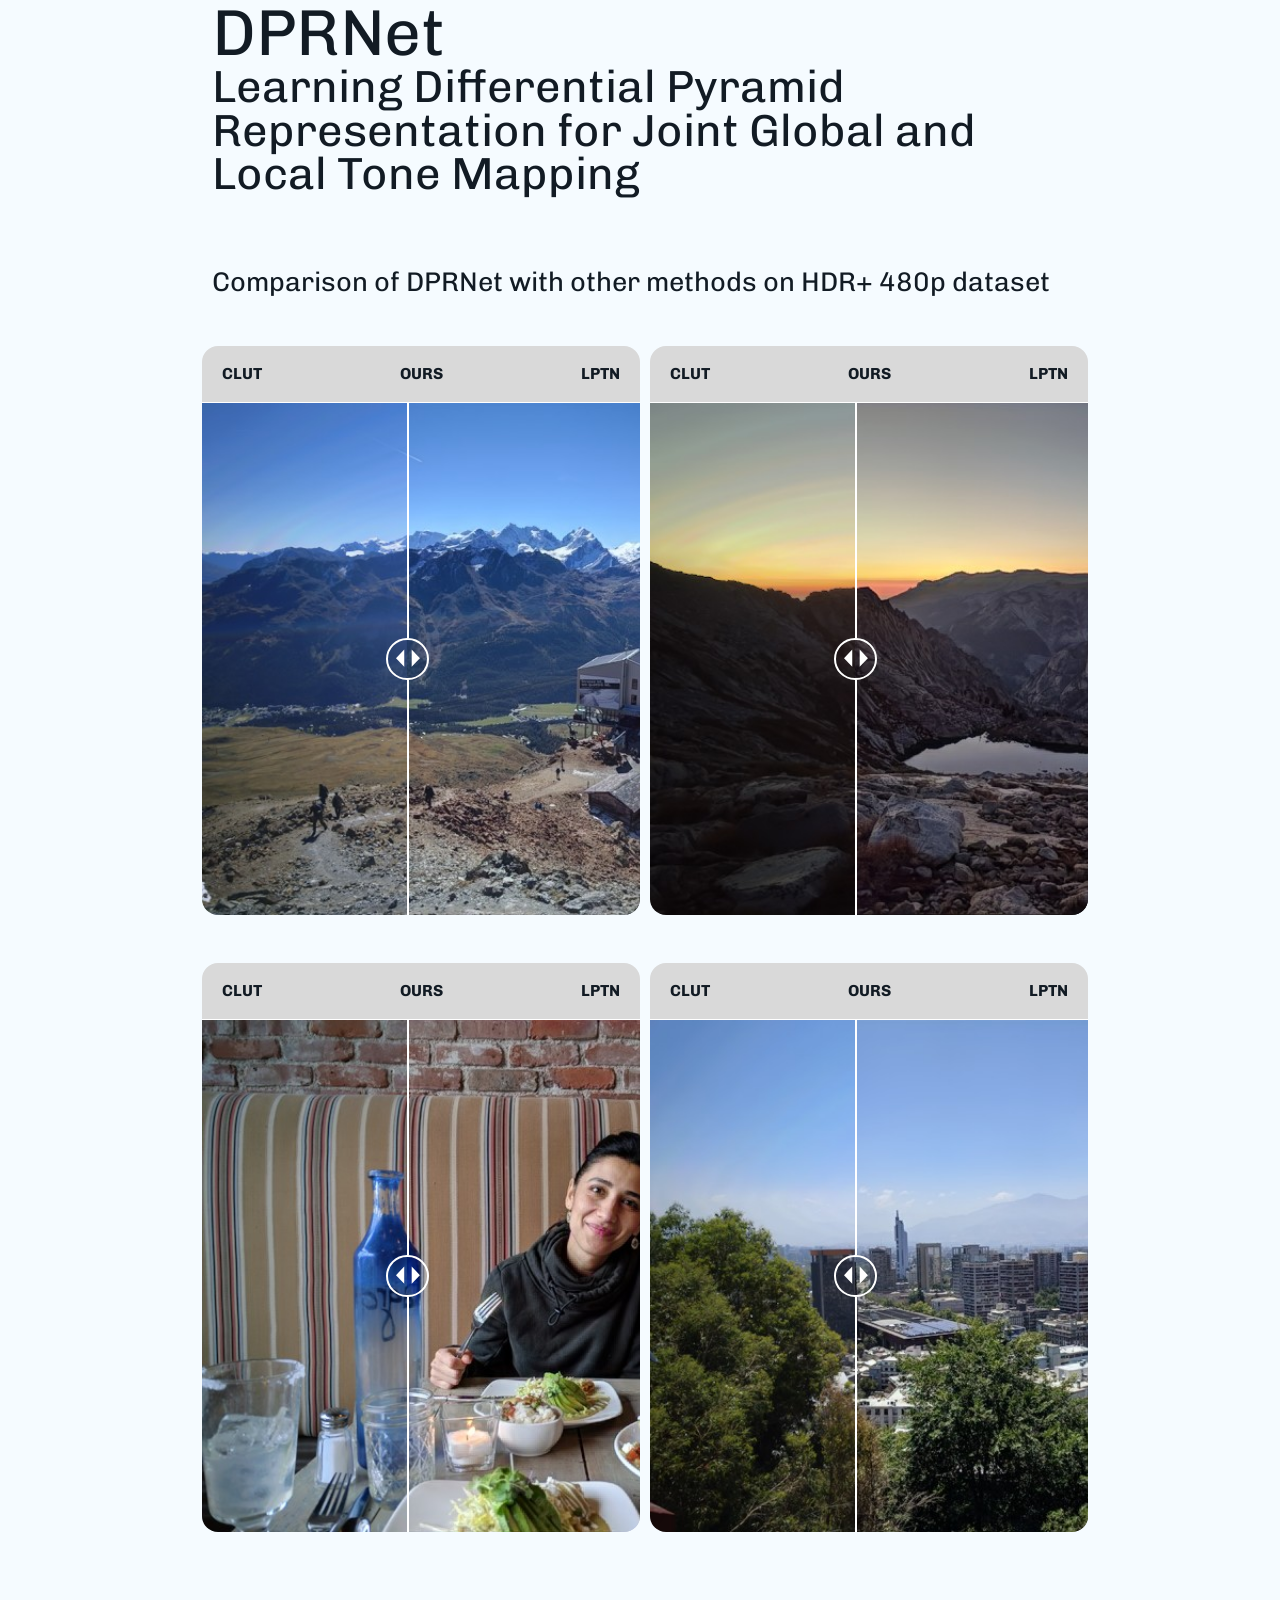
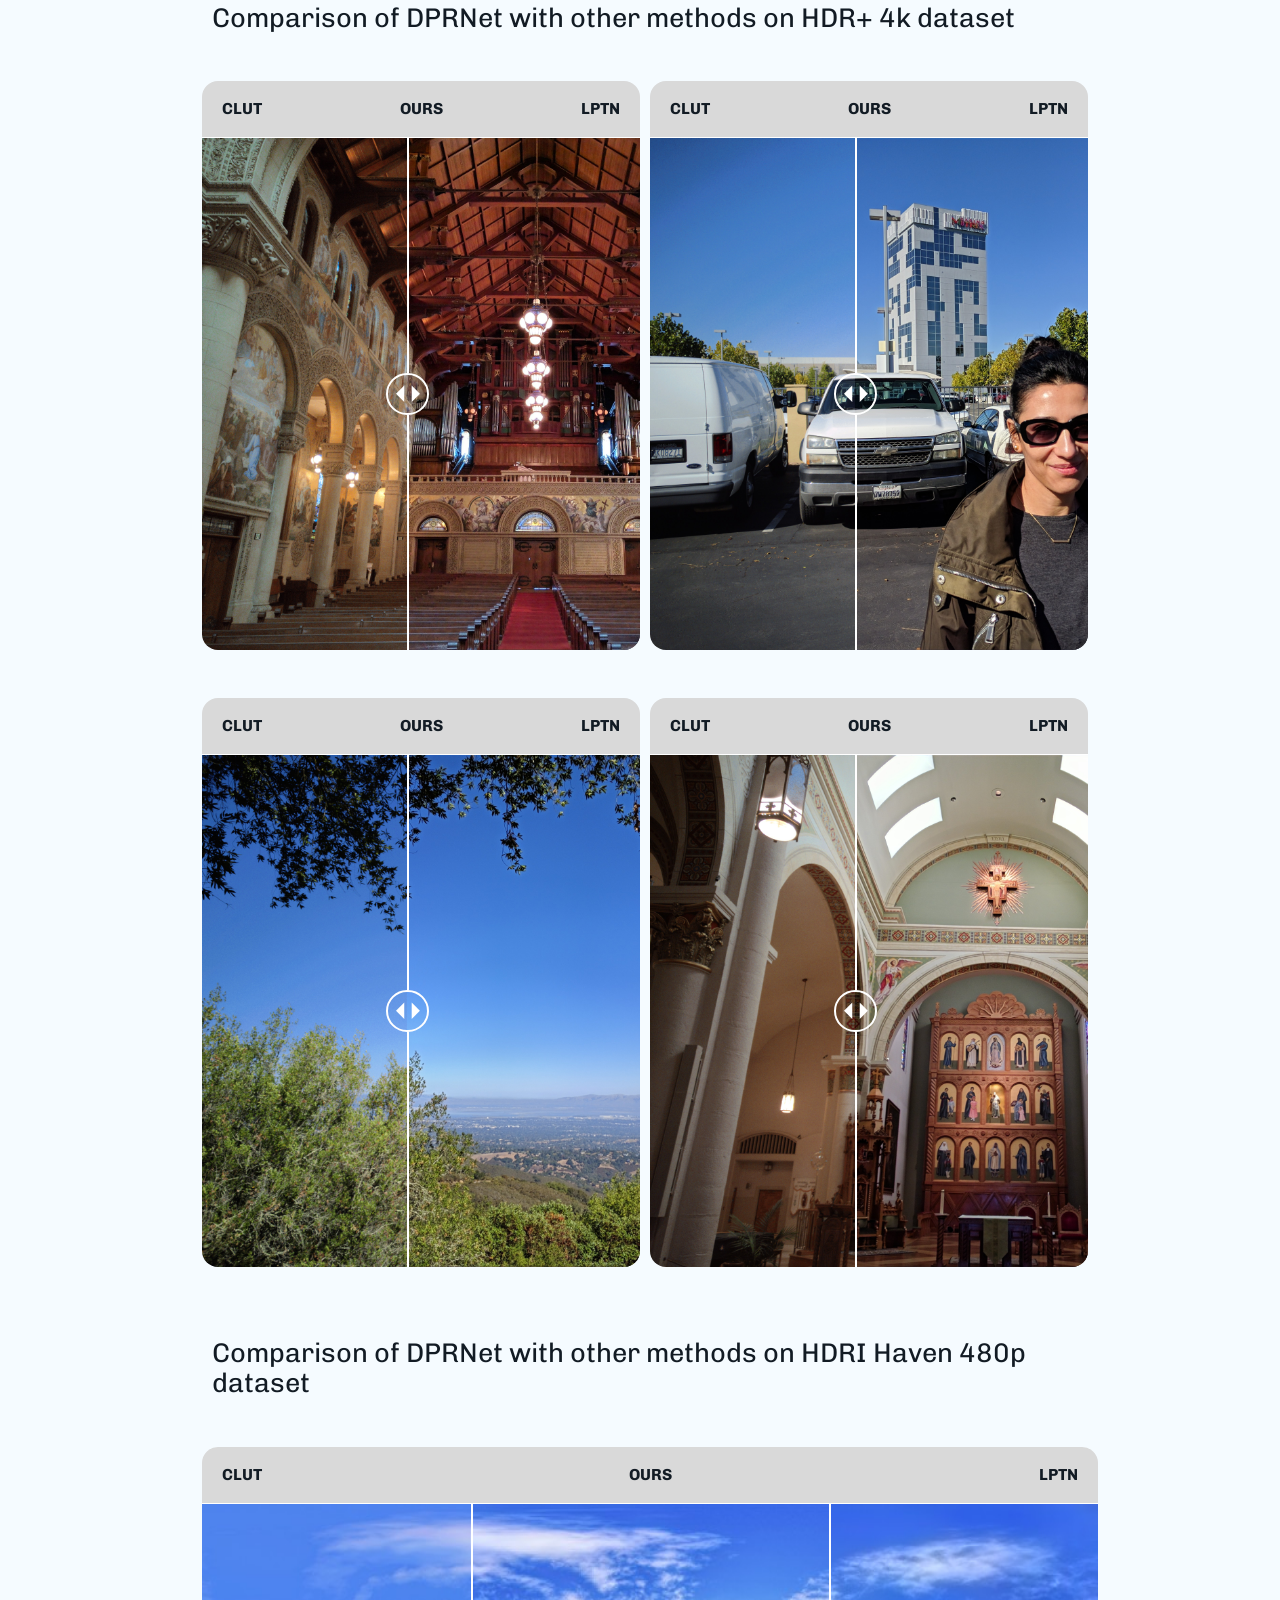
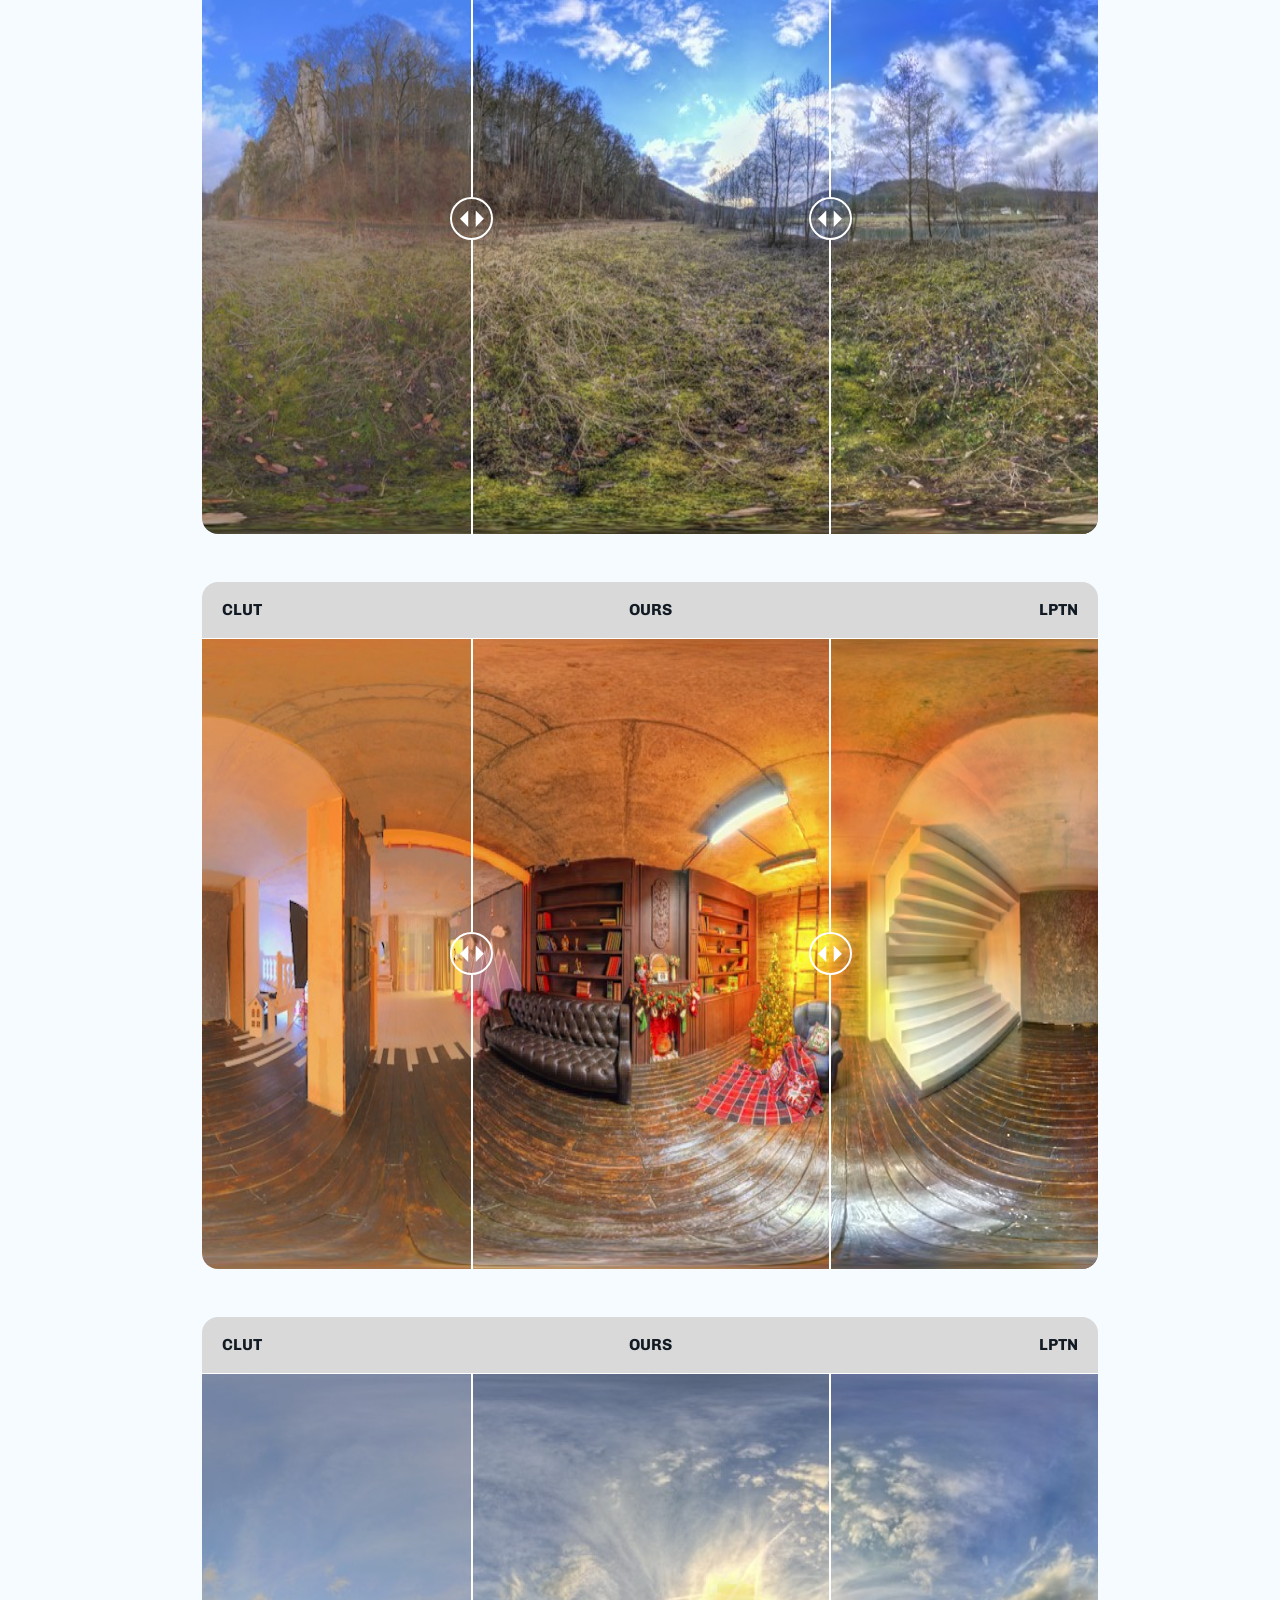
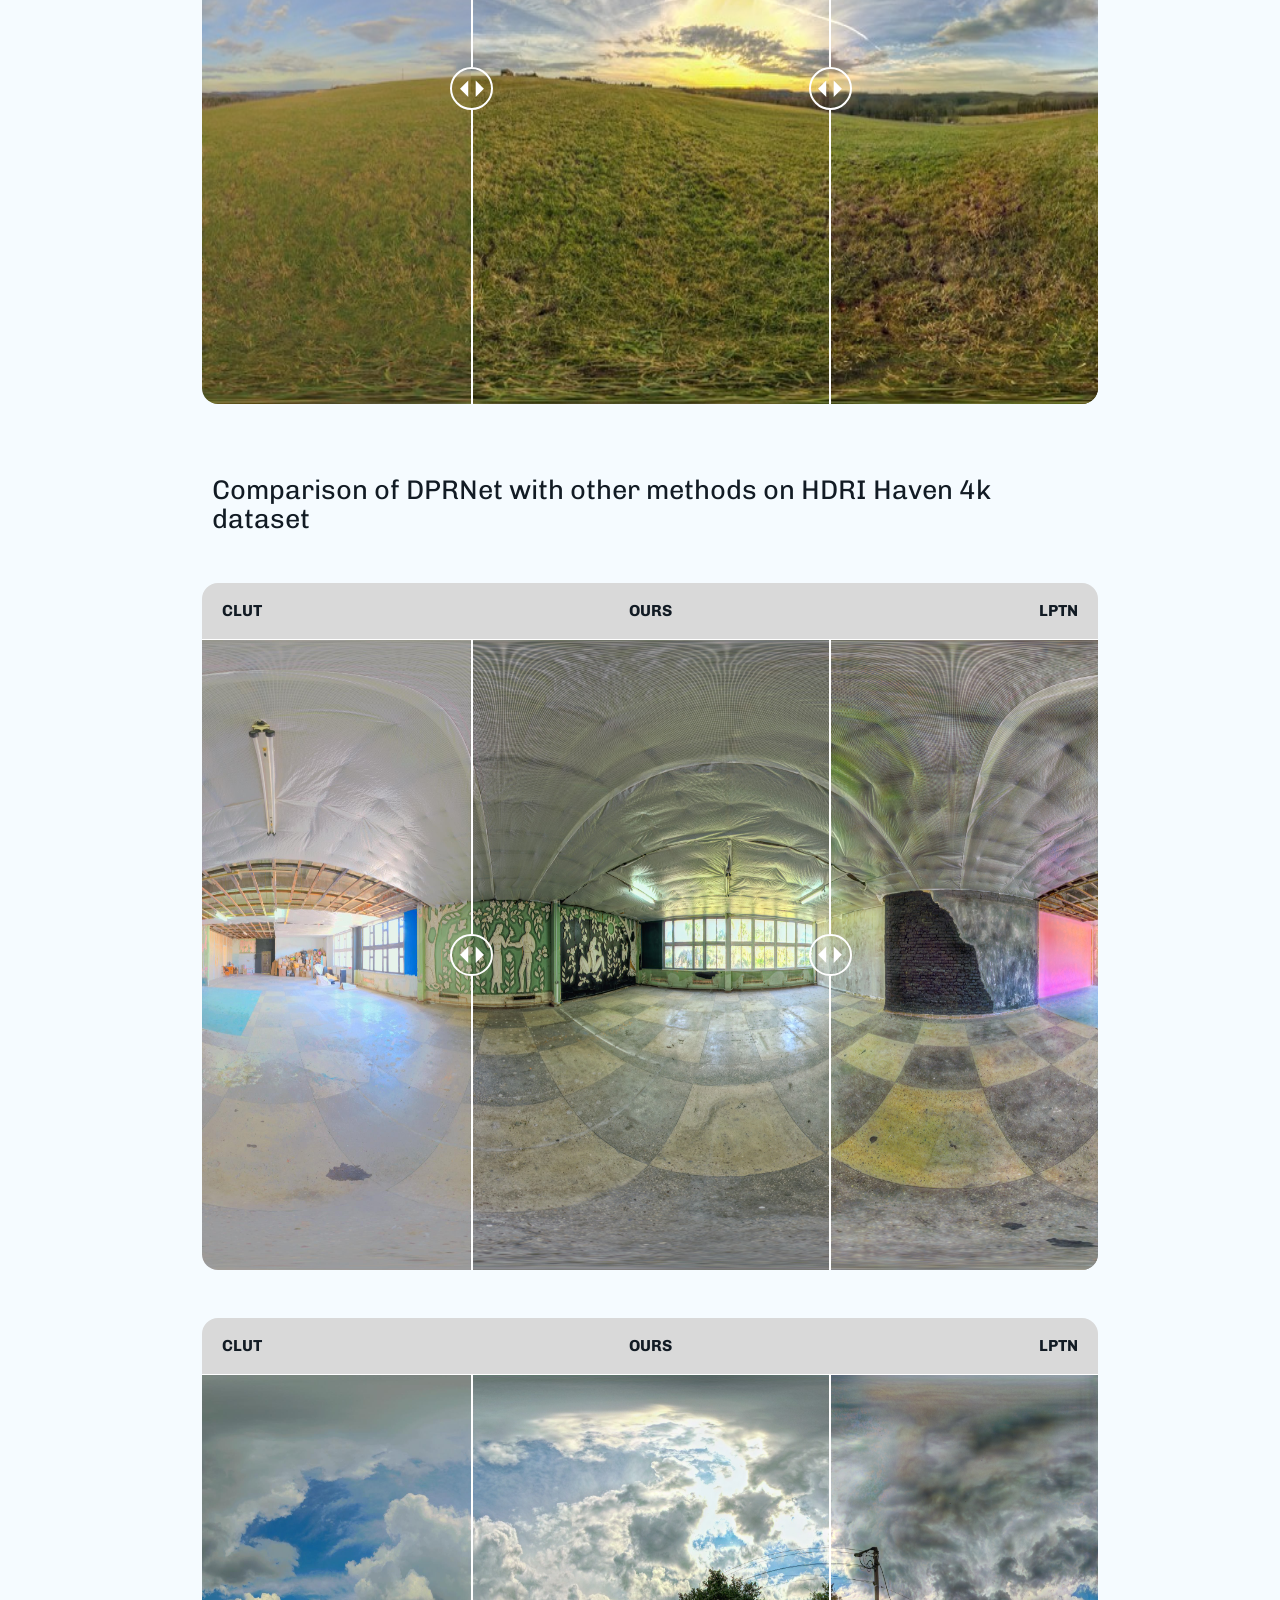
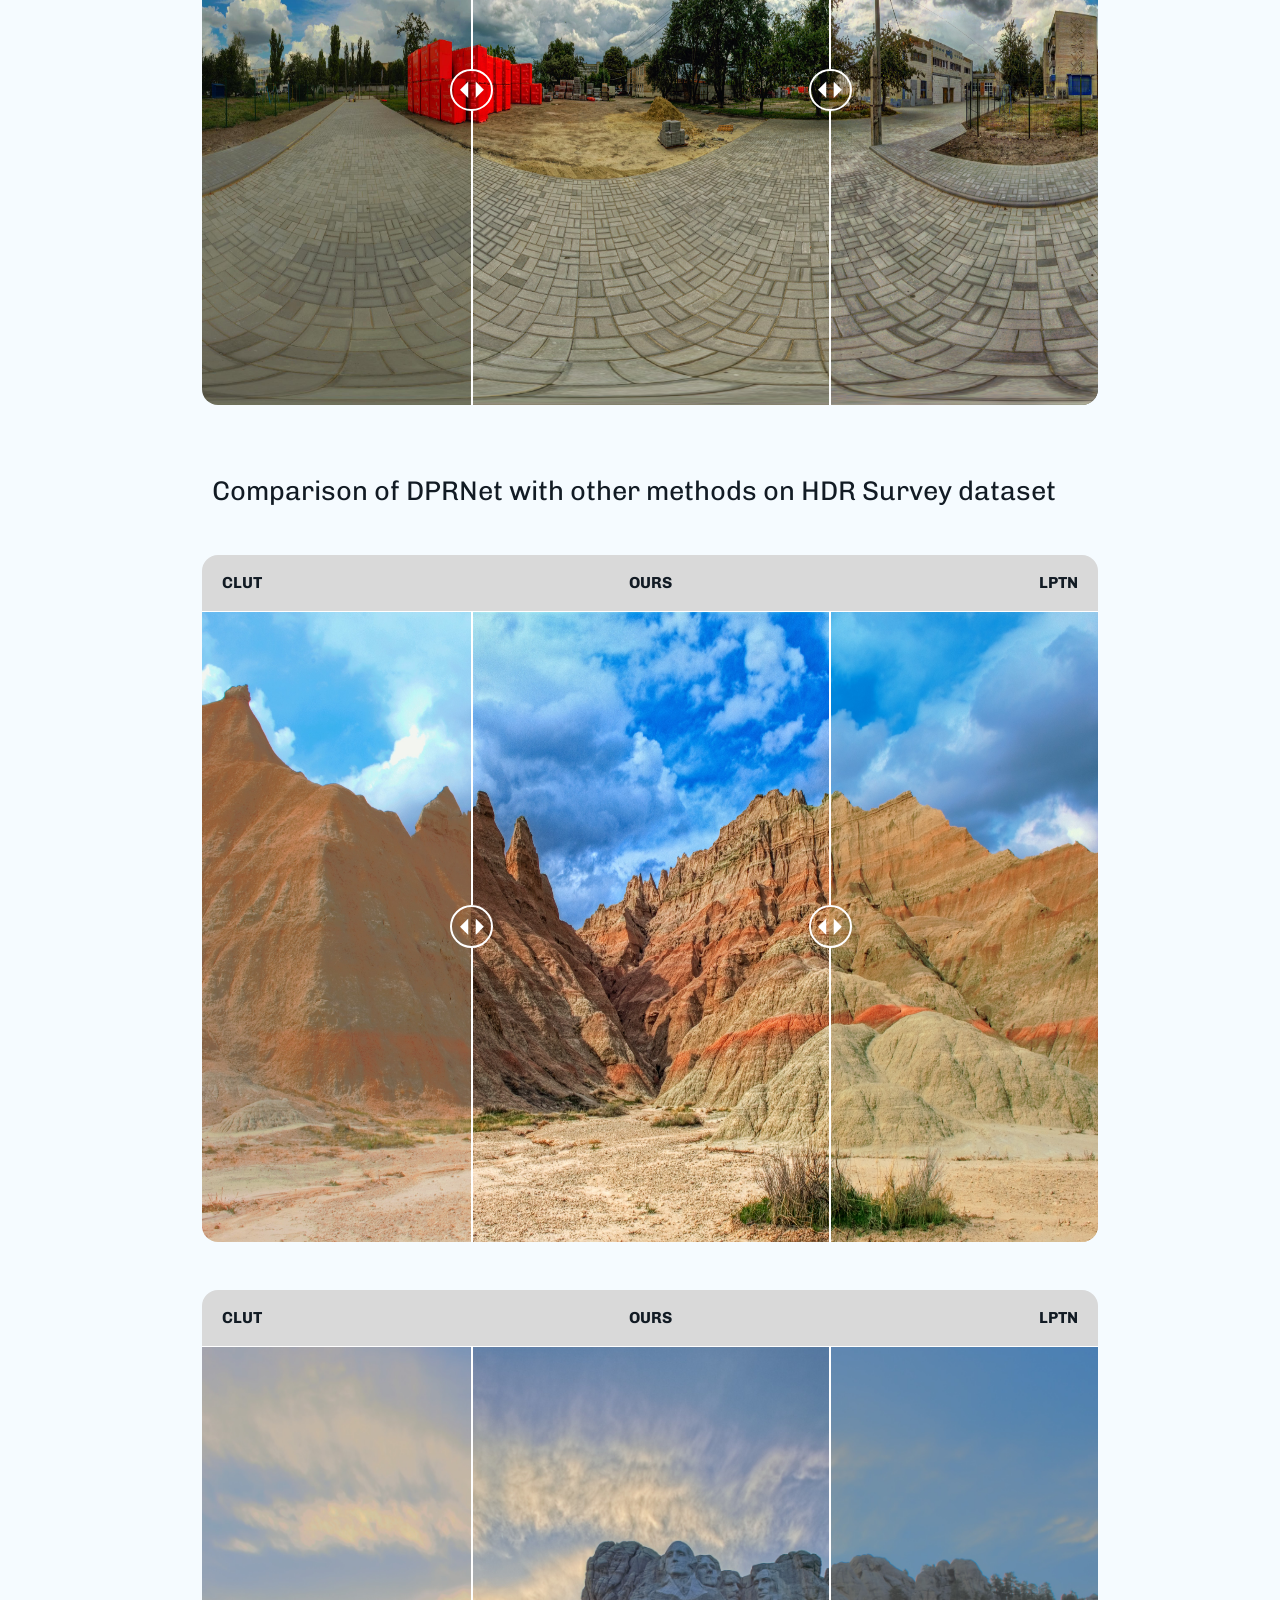
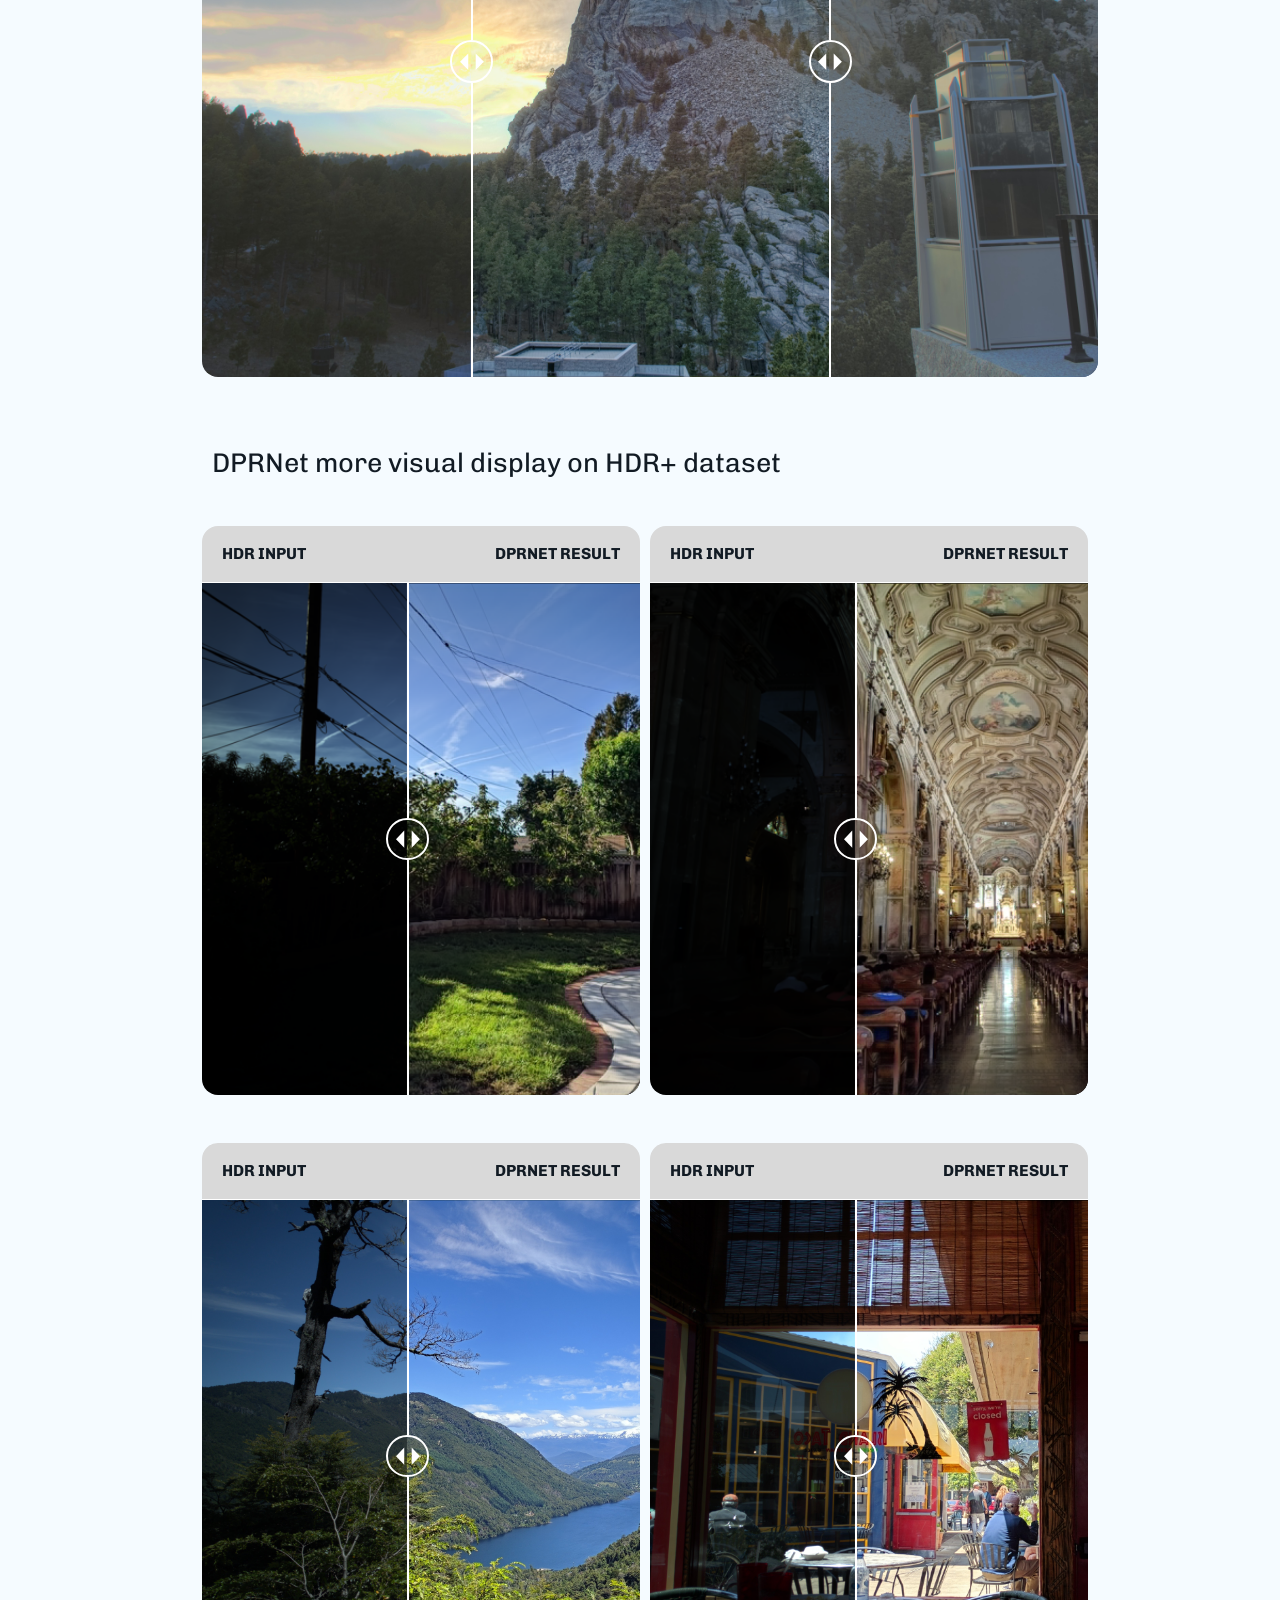
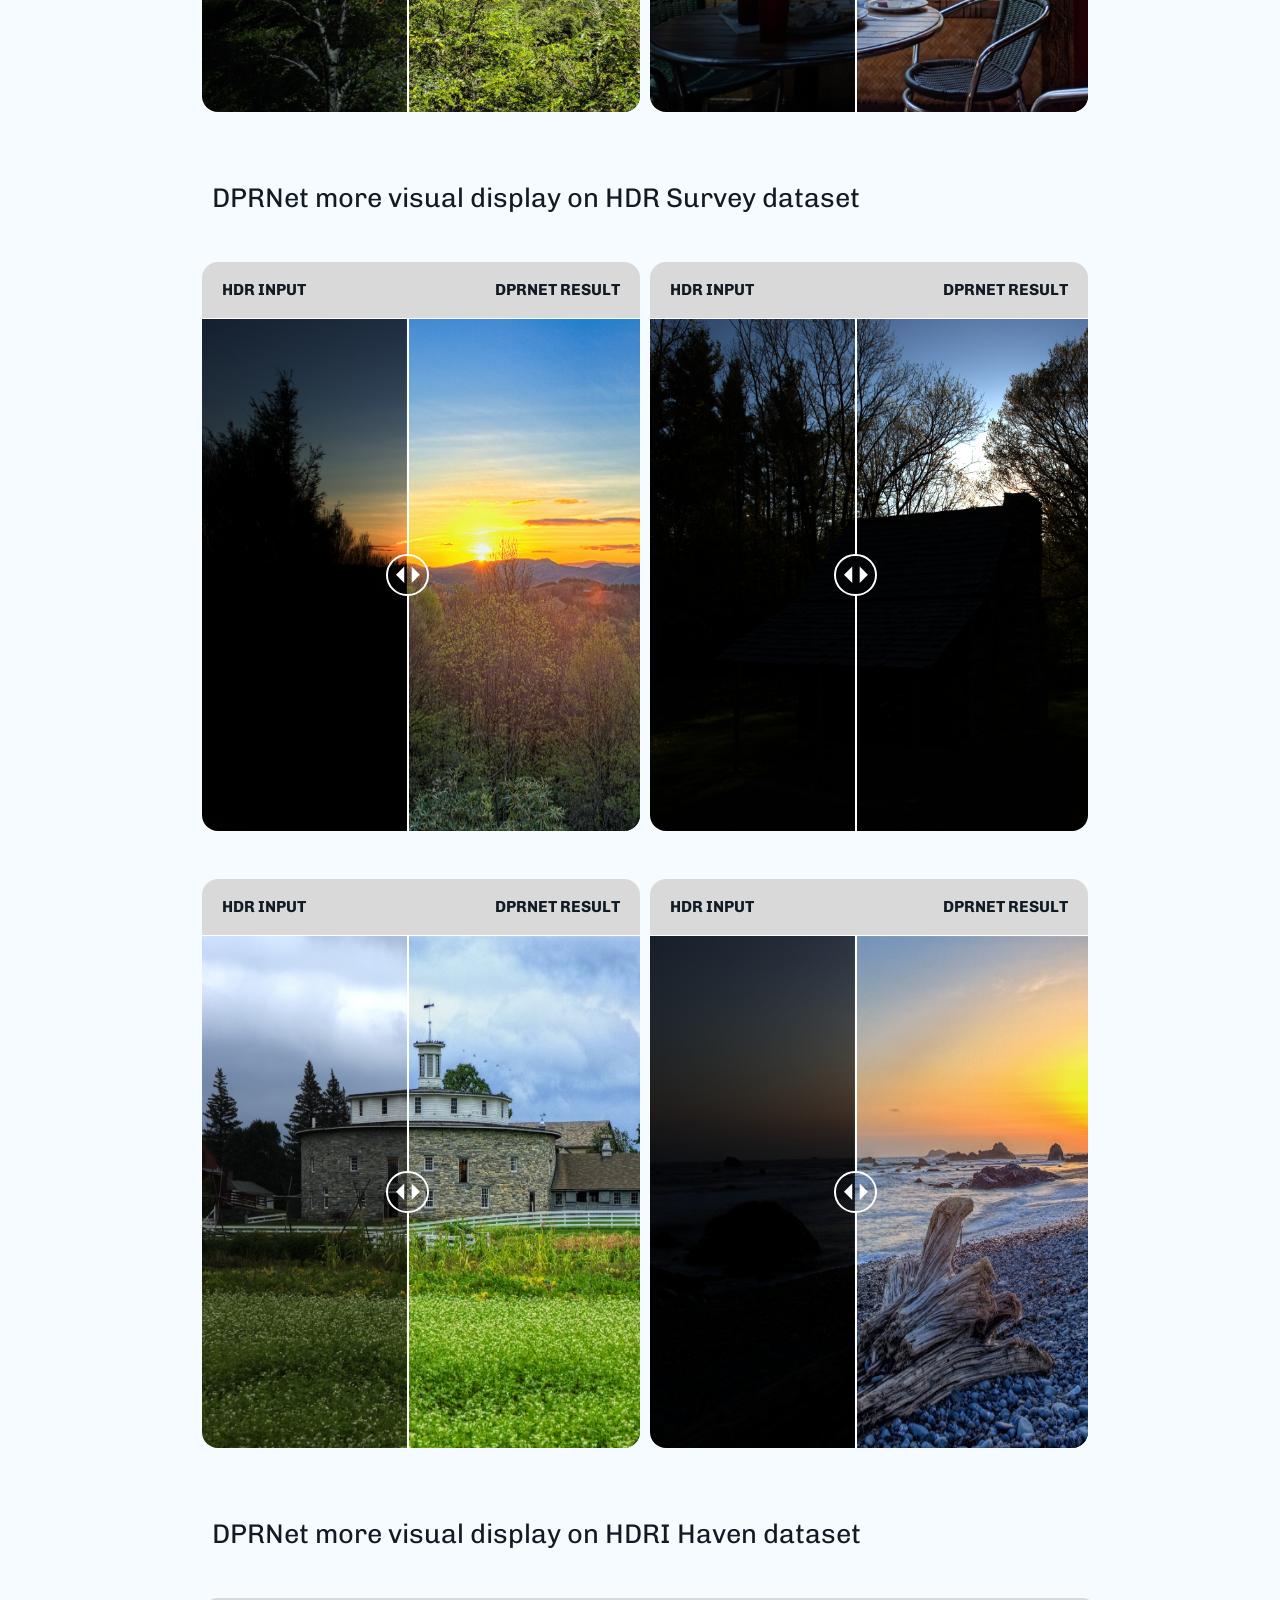
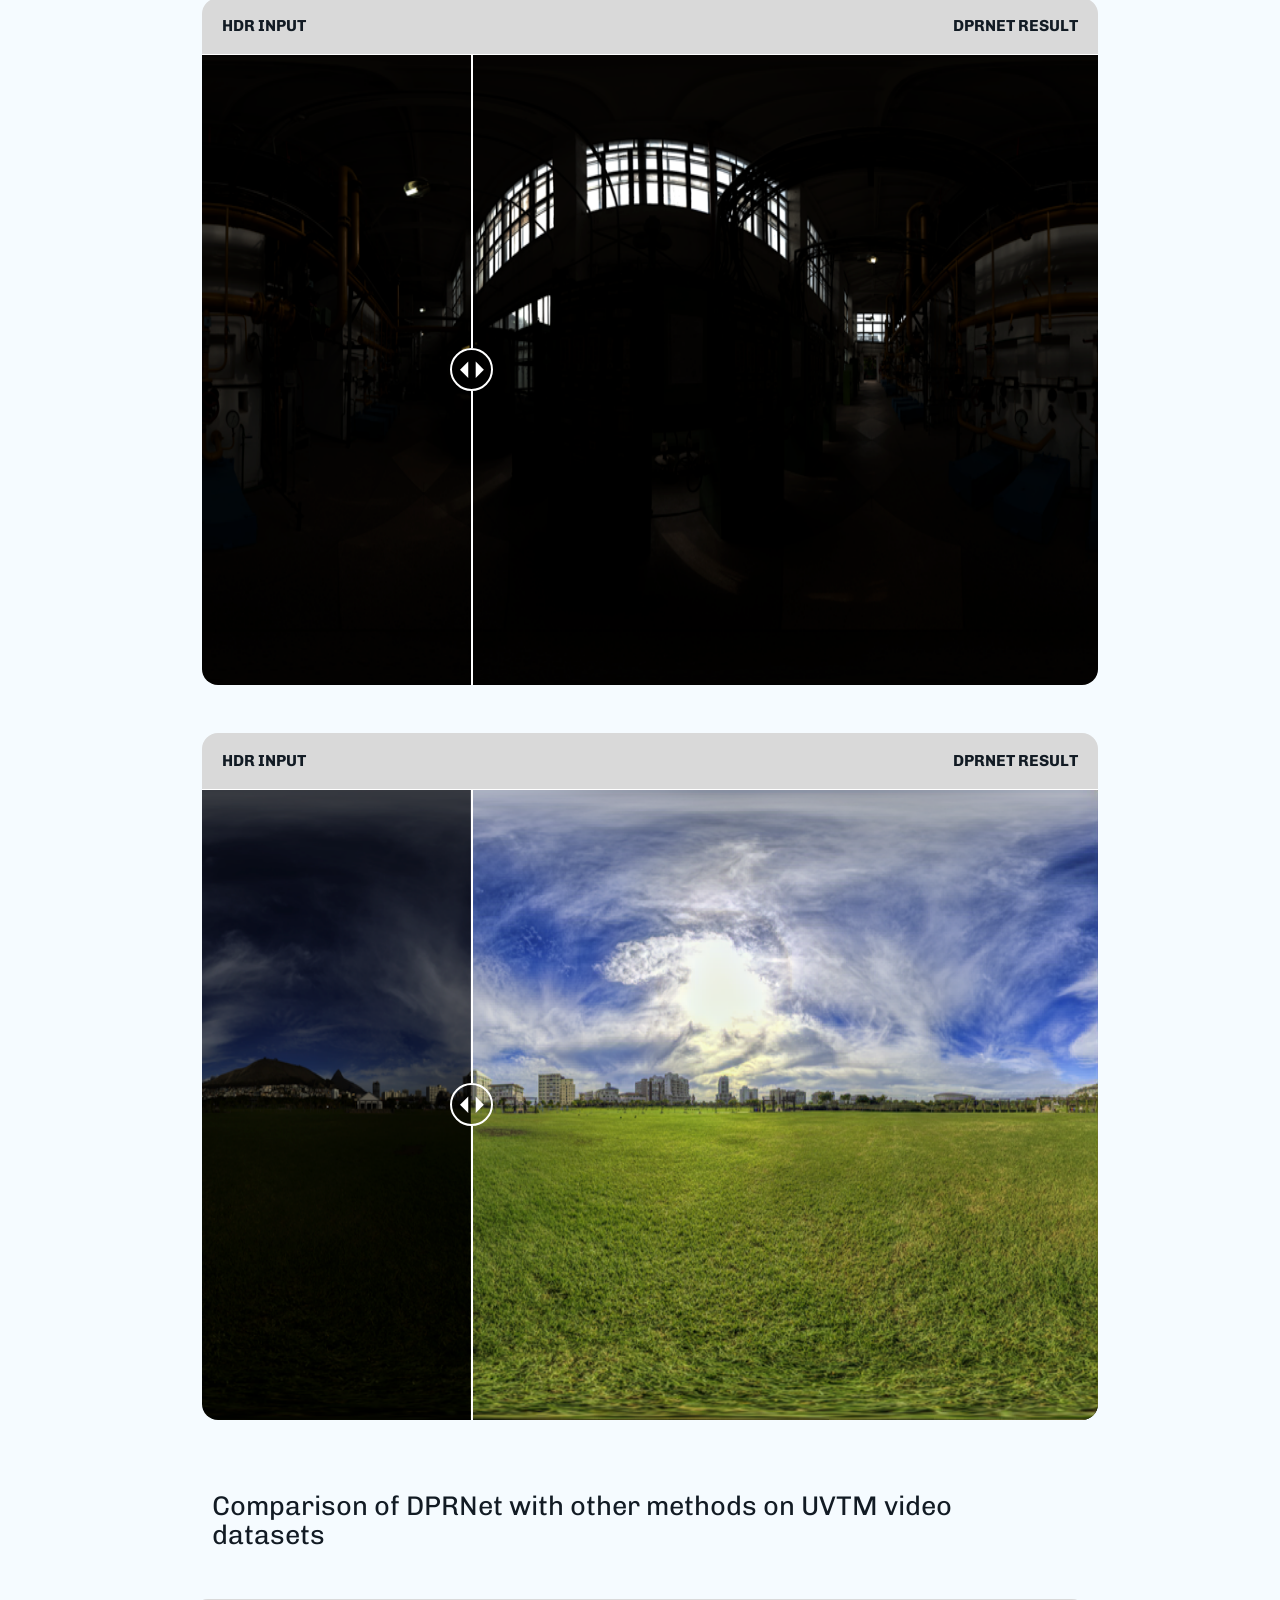
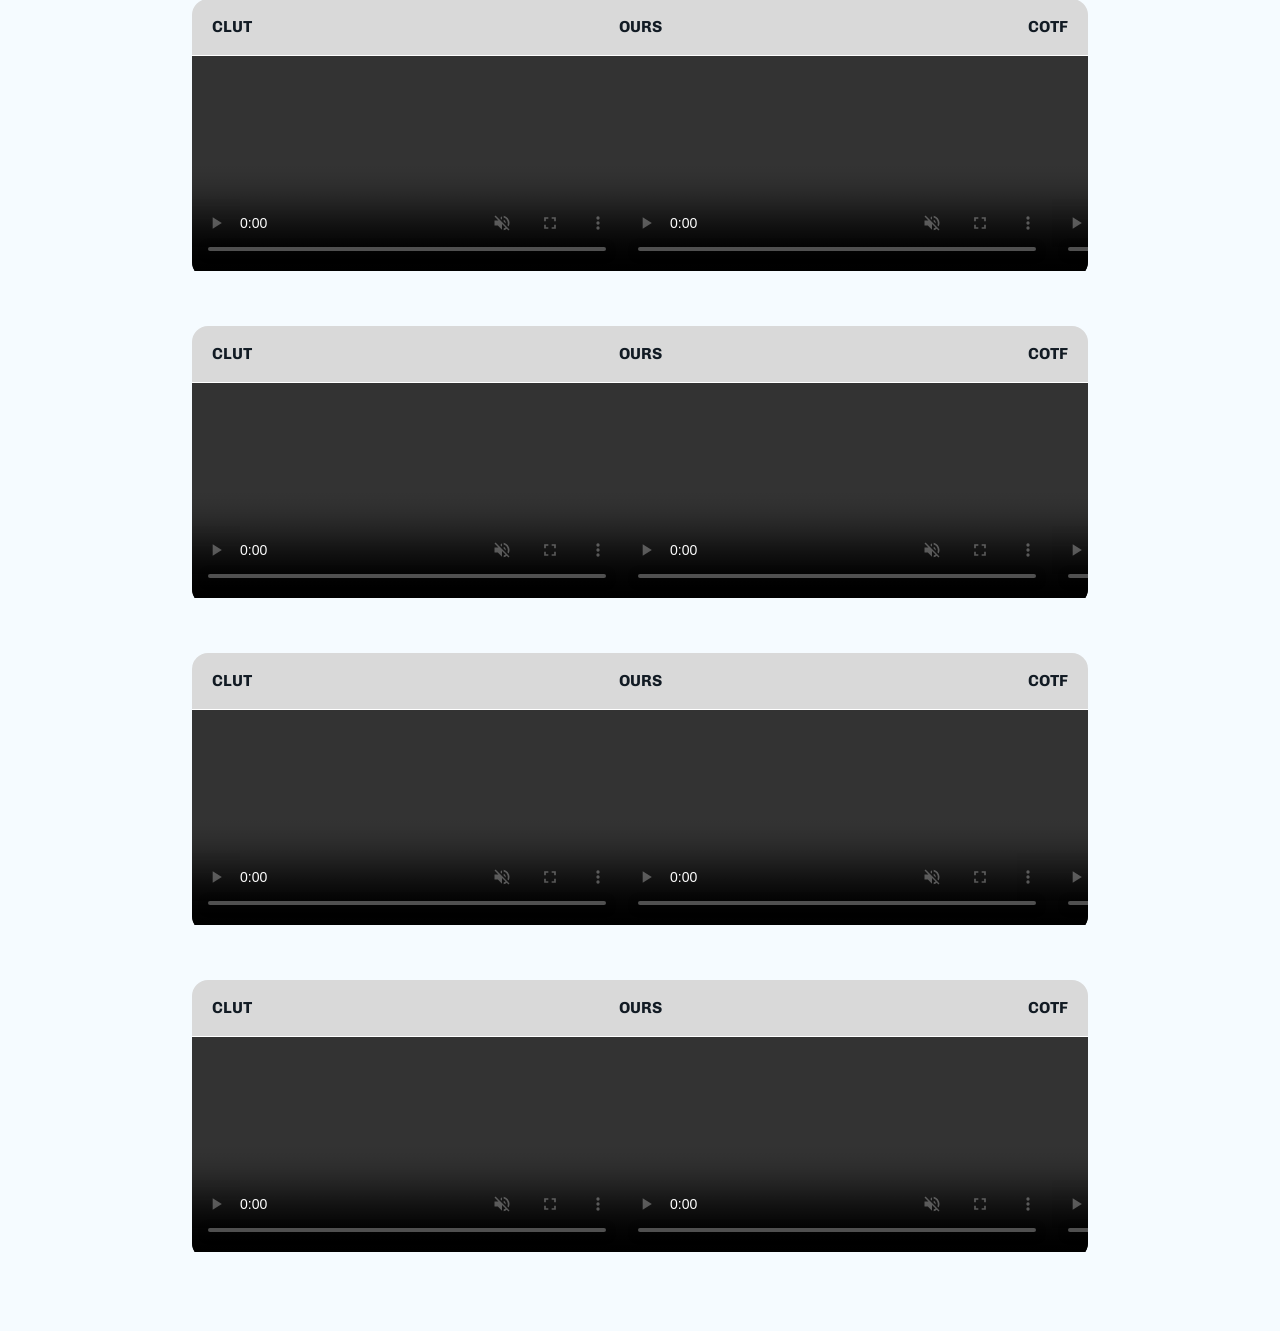
==== commit 432a07cd: "Add files via upload" ====
--- a/index.html
+++ b/index.html
@@ -1866,7 +1866,7 @@
               <div class="example_component">
                 <div class="example_info_wrapper">
                   <div class="example_info_title-wrapper">
-                    <h3>Comparison of DPRNet with other methods on UVTM datasets</h3>
+                    <h3>Comparison of DPRNet with other methods on UVTM video datasets</h3>
                   </div>
                 </div>
 
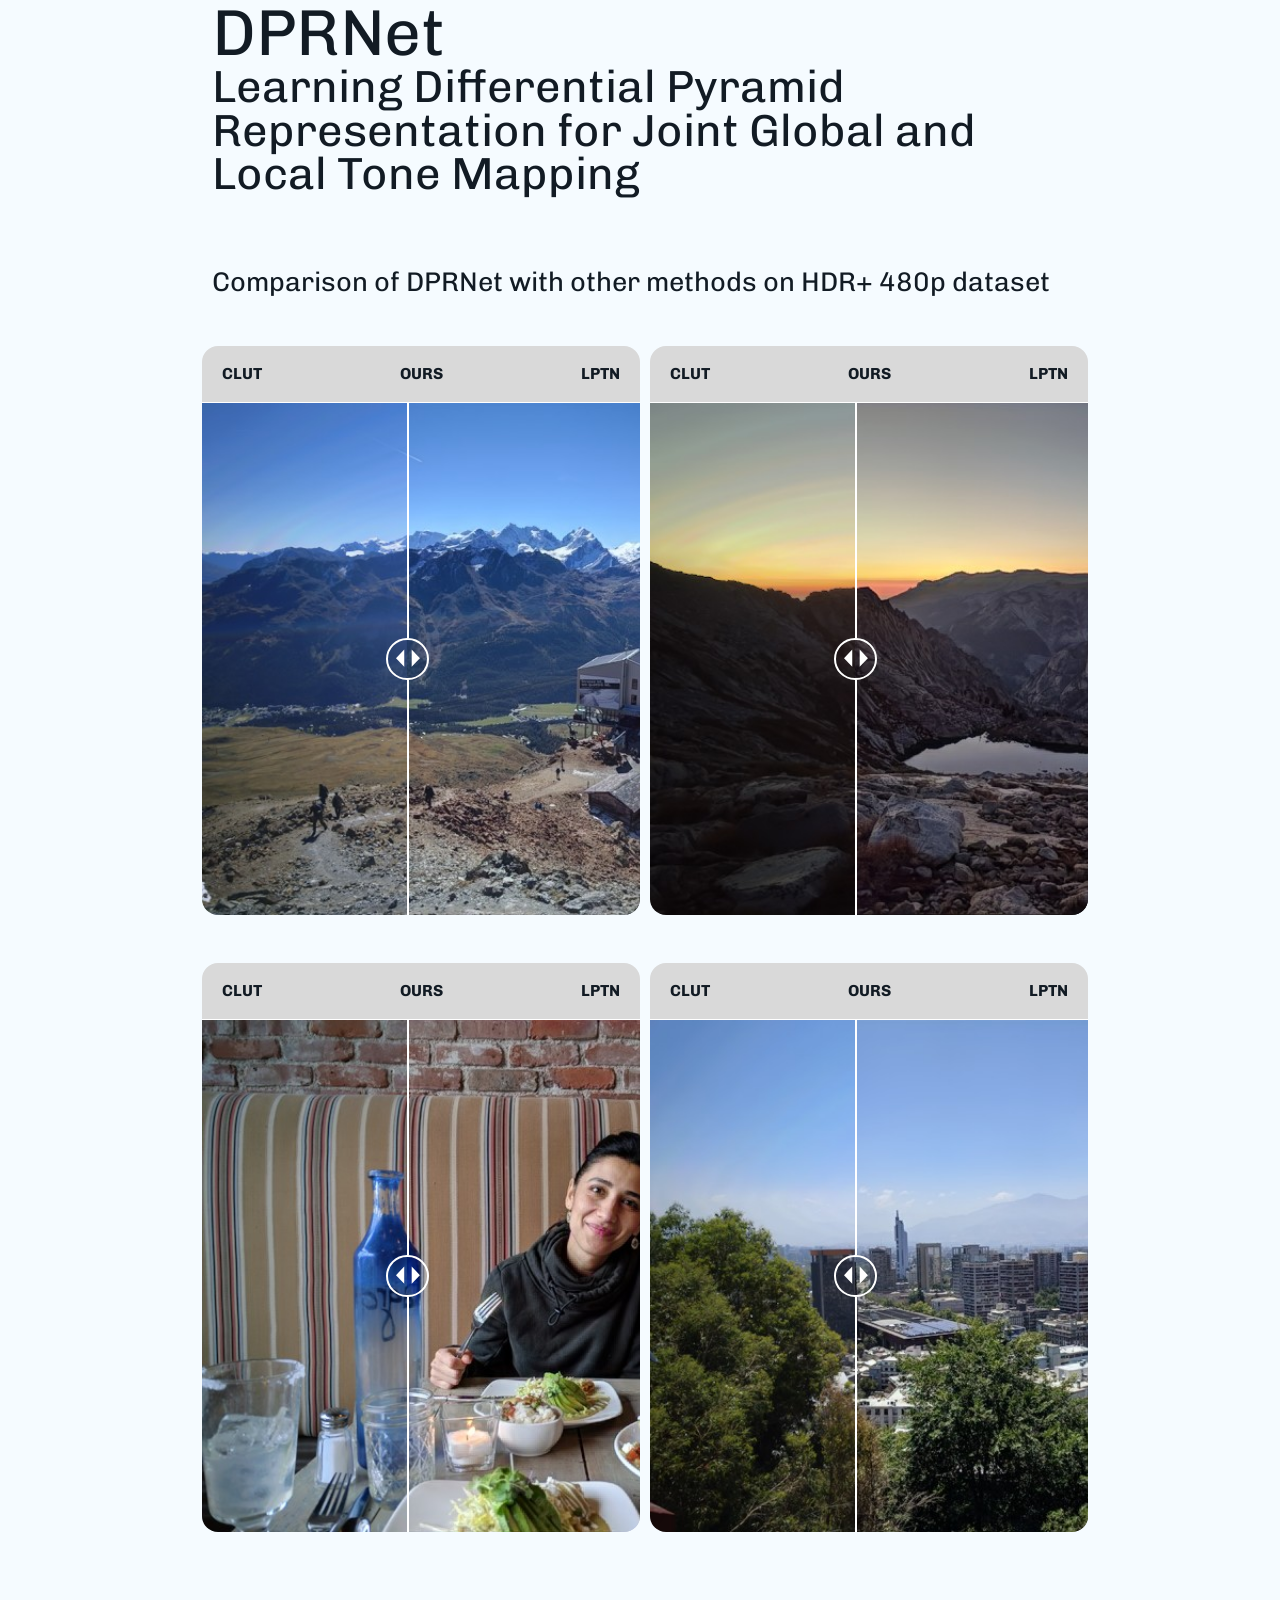
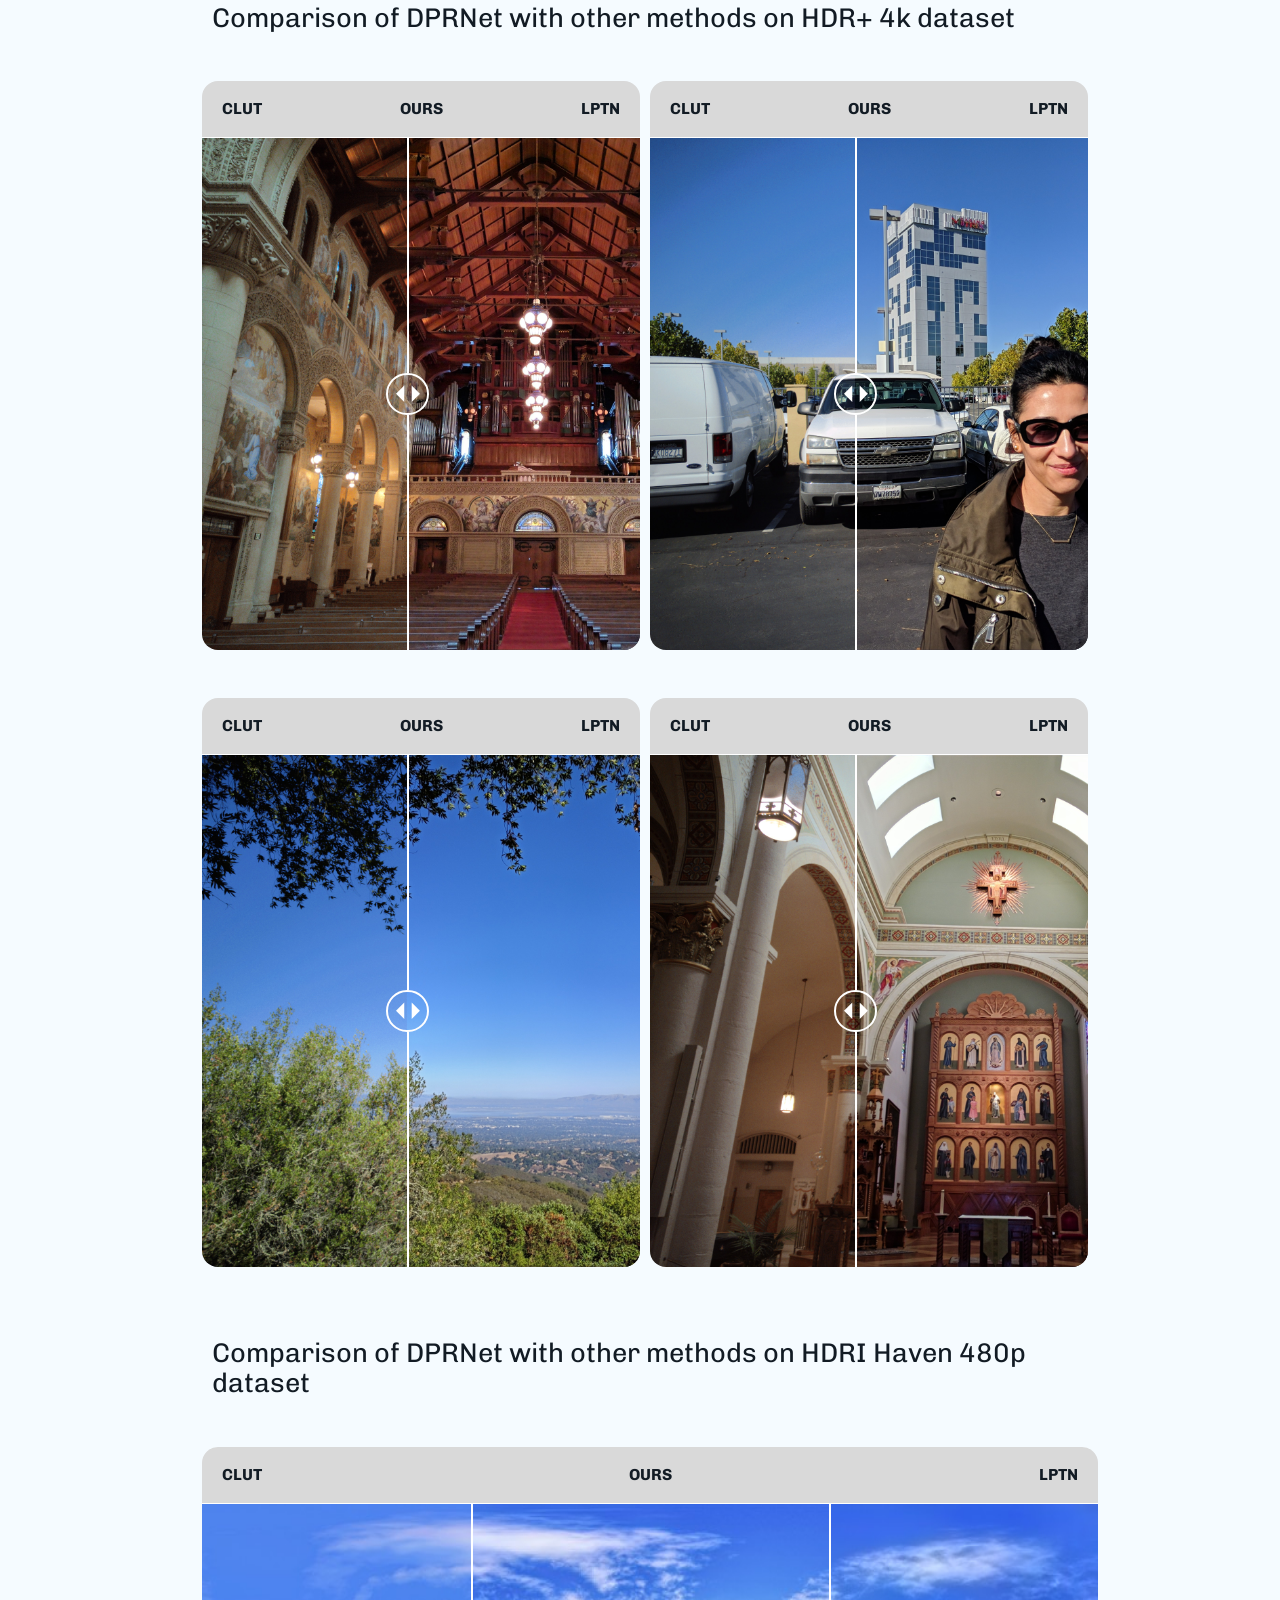
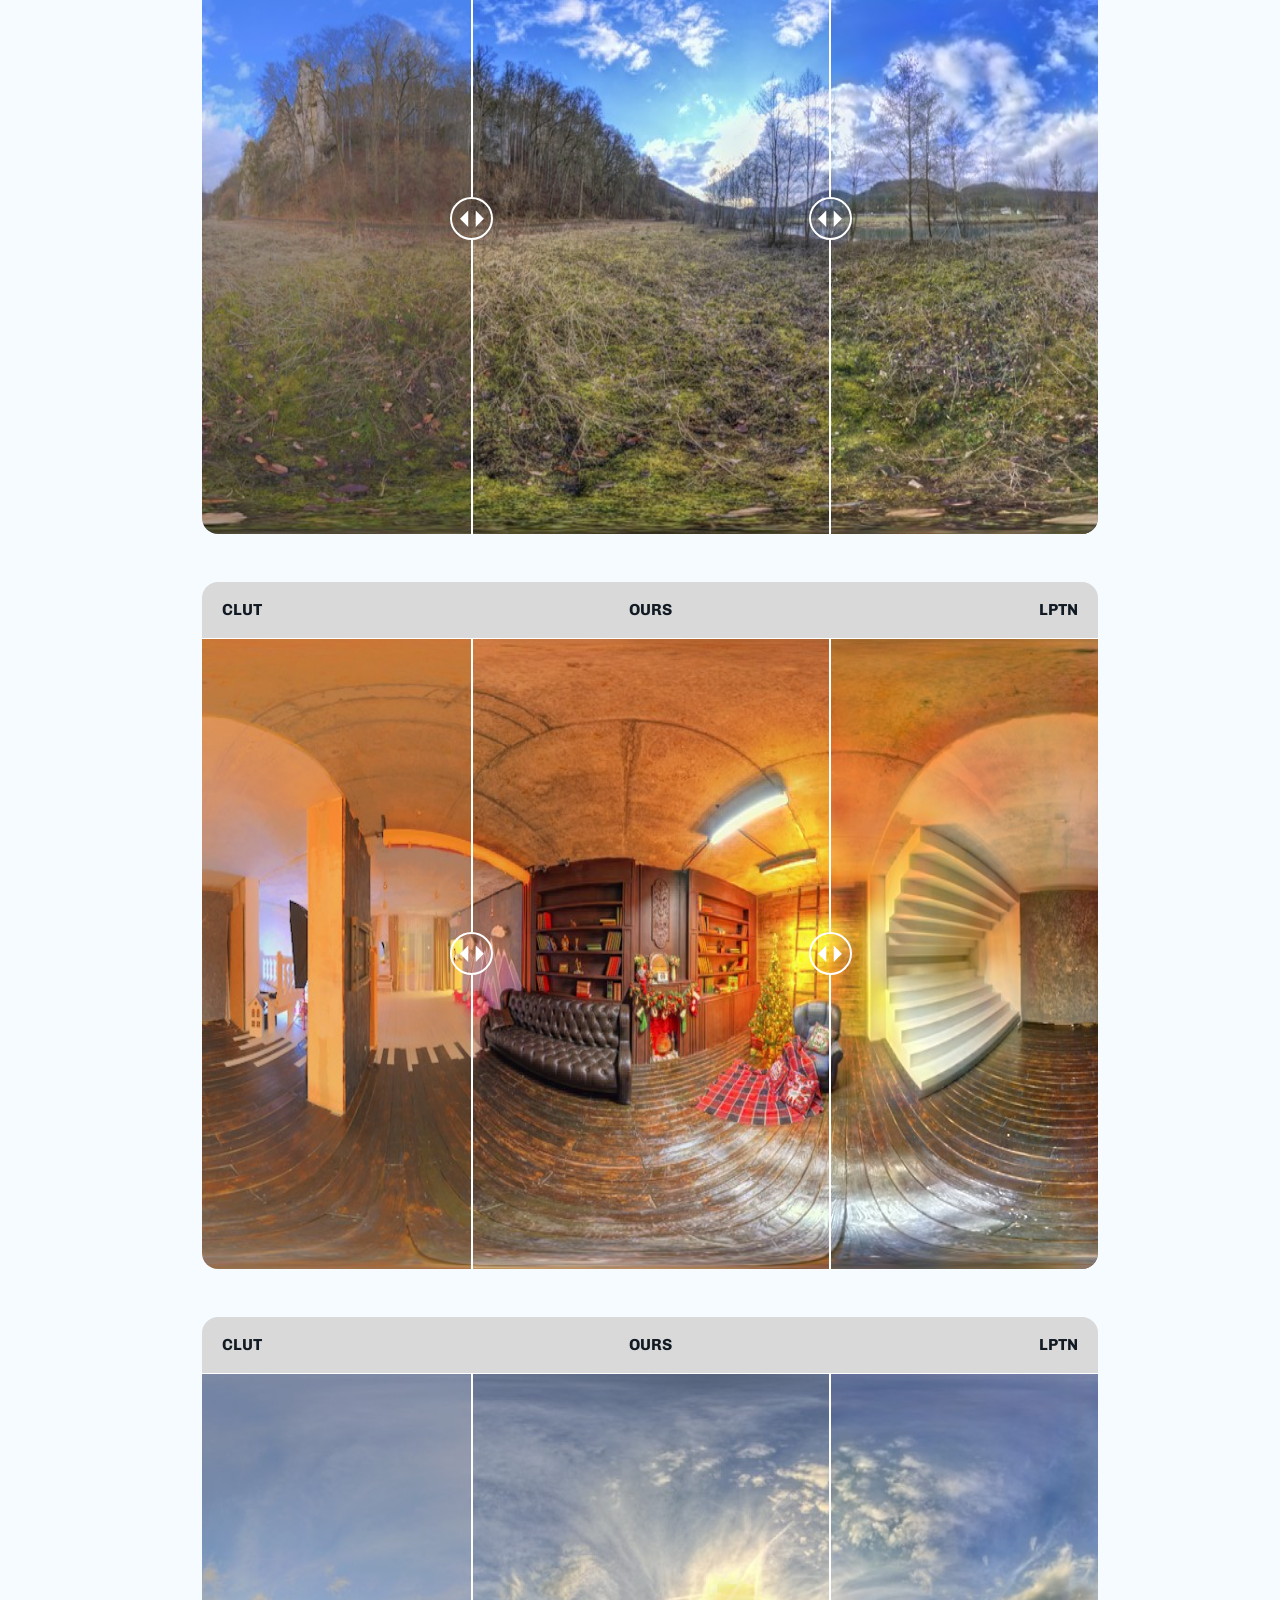
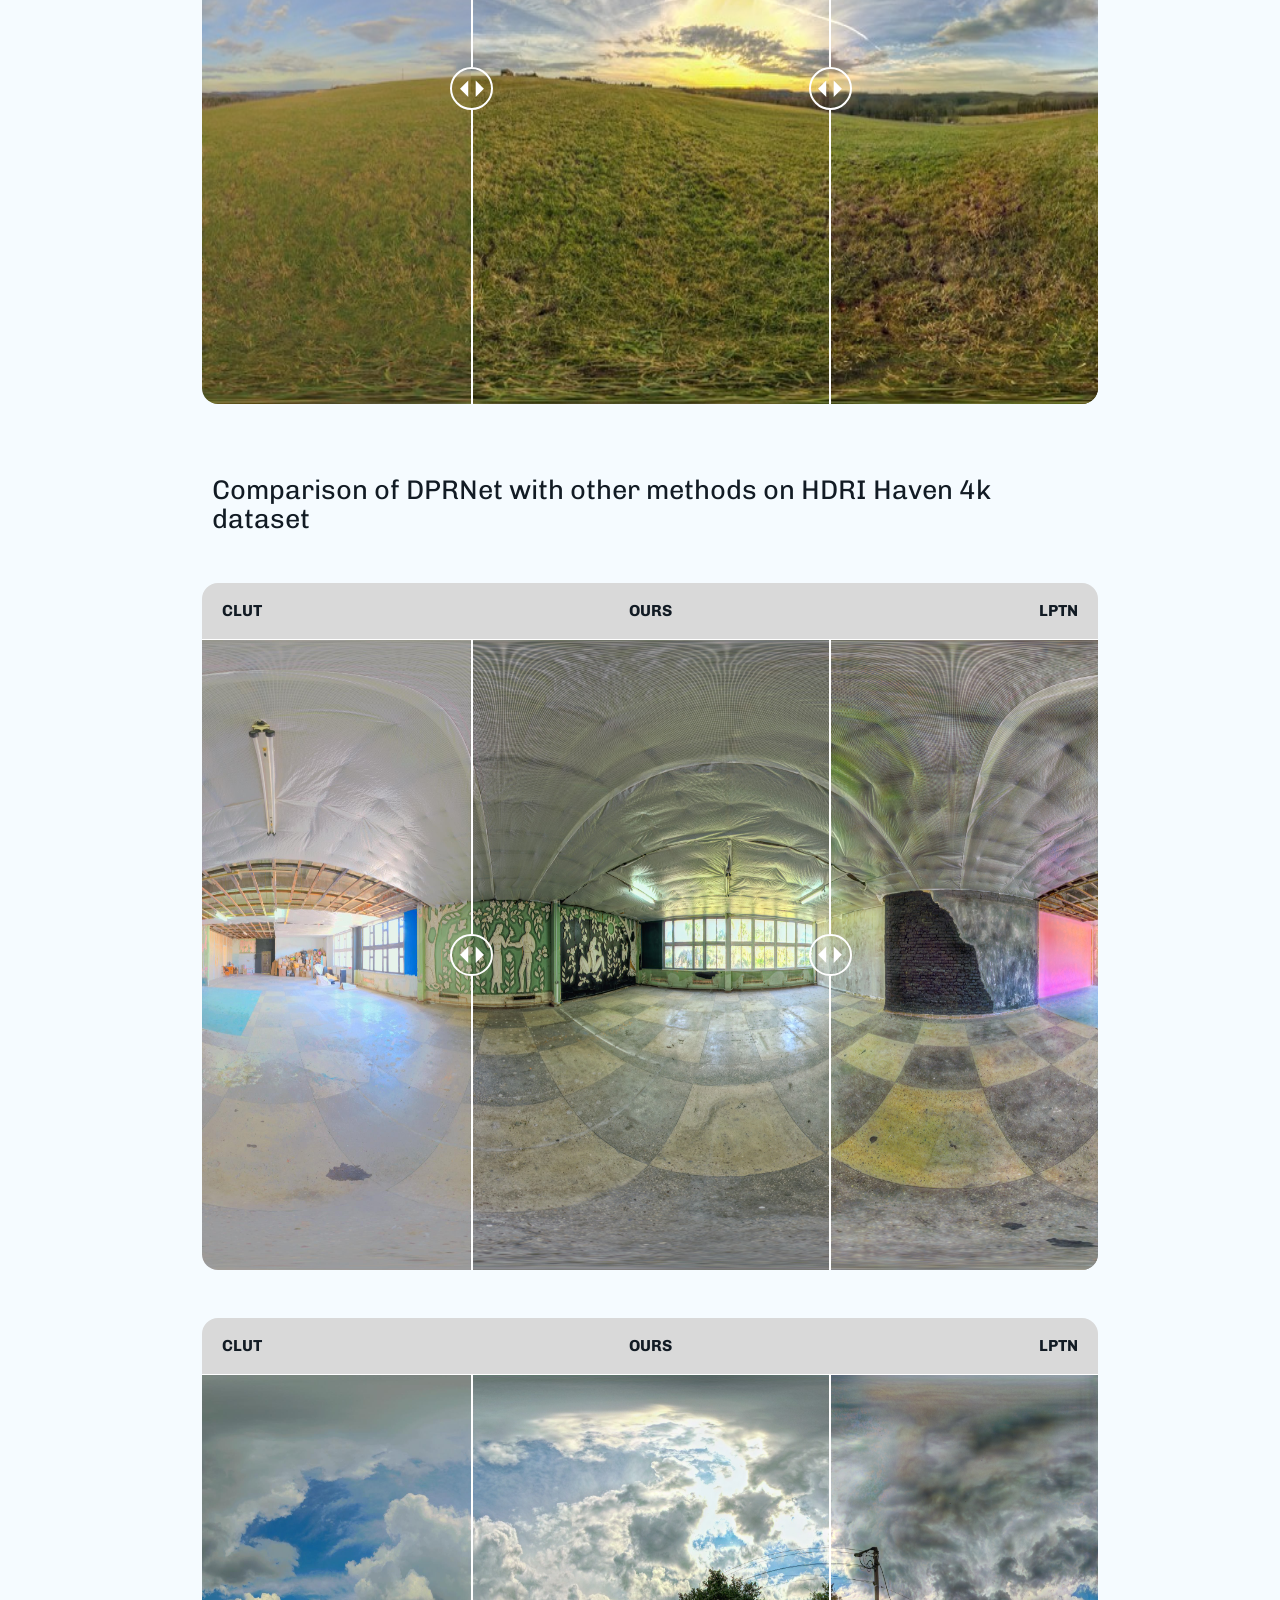
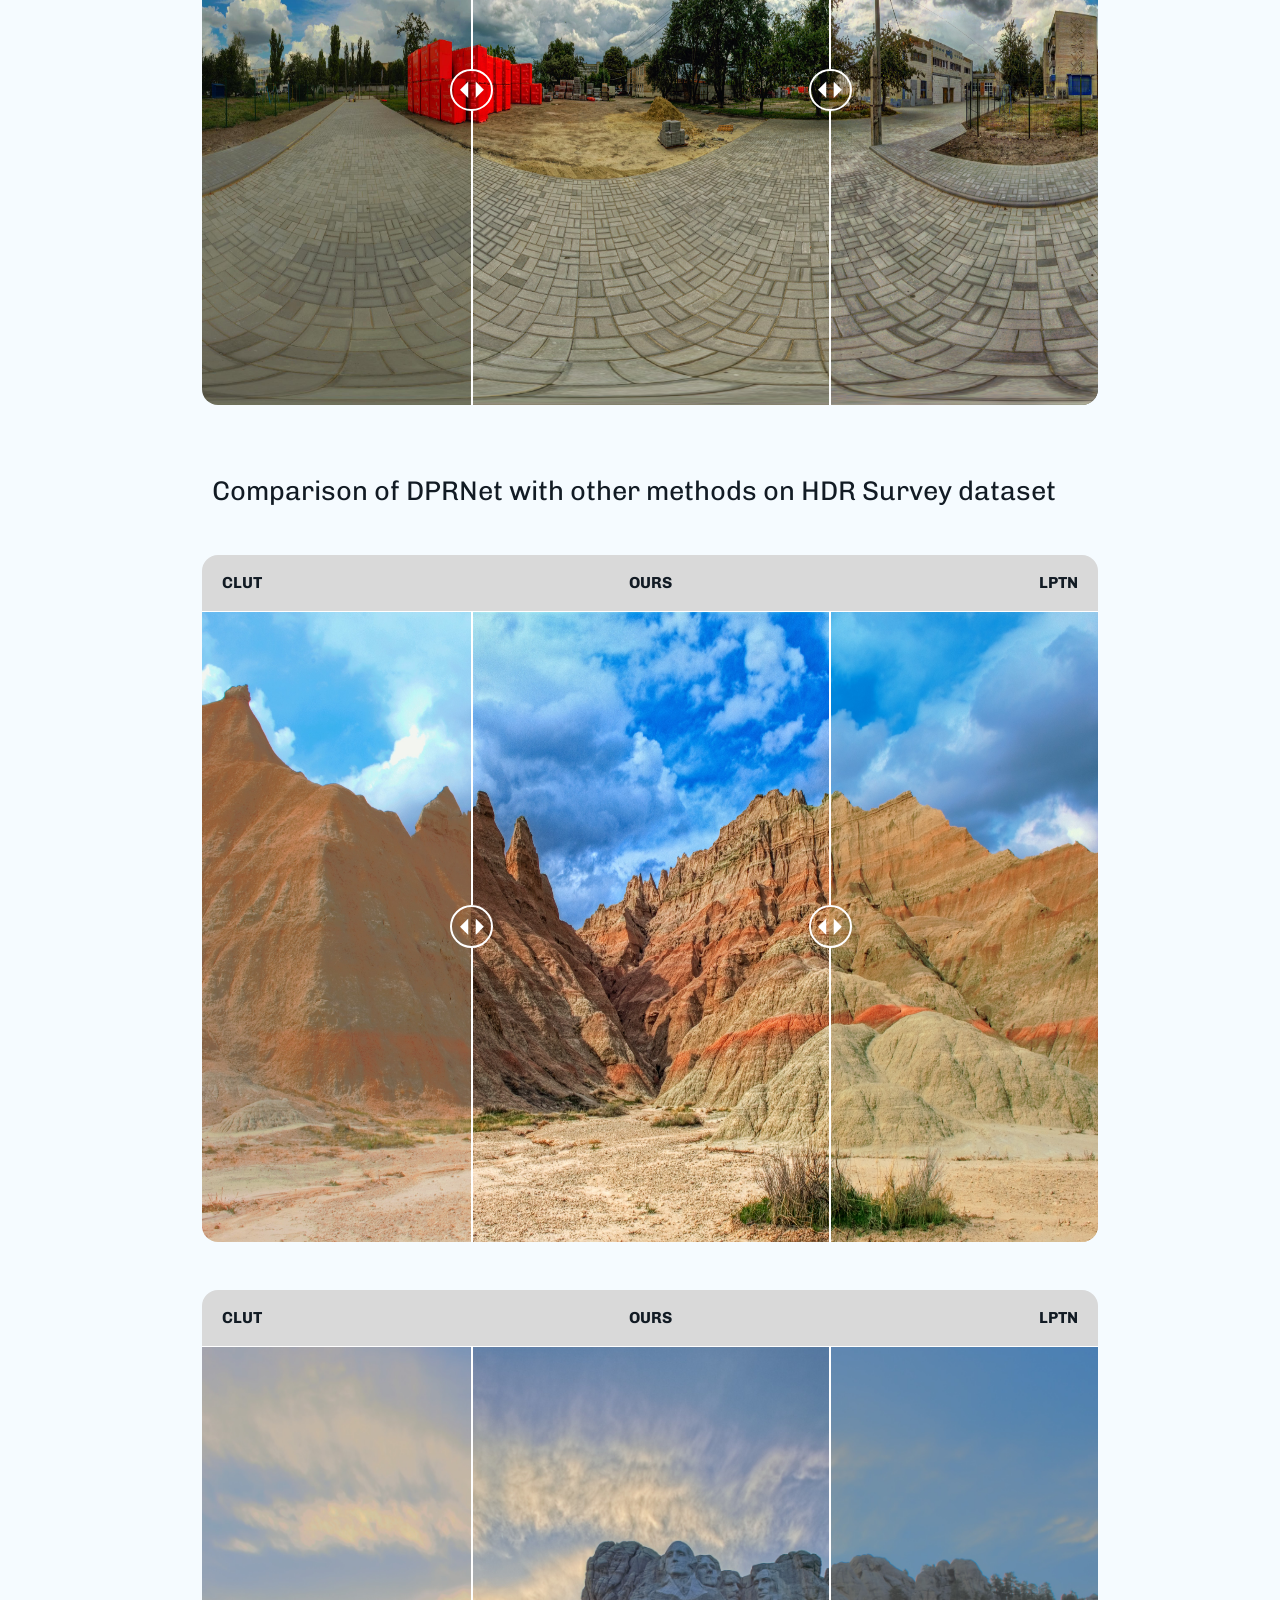
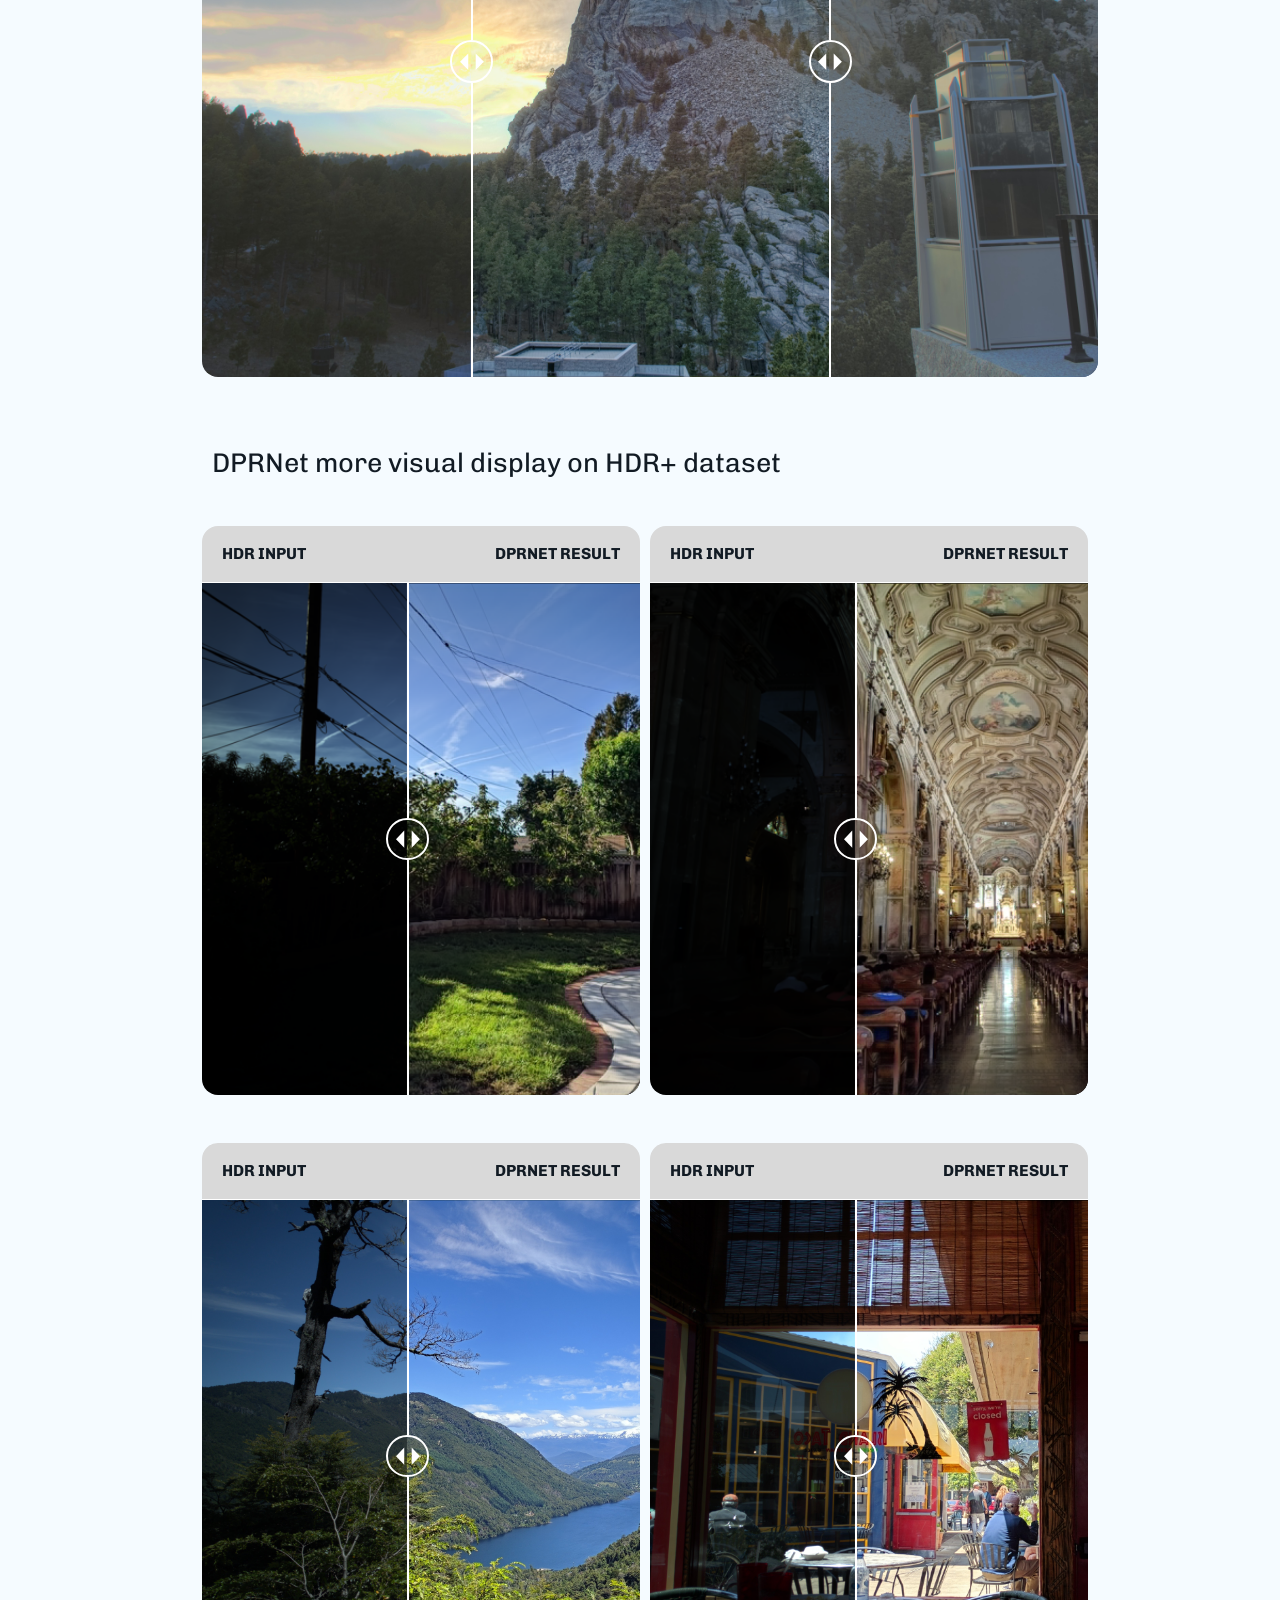
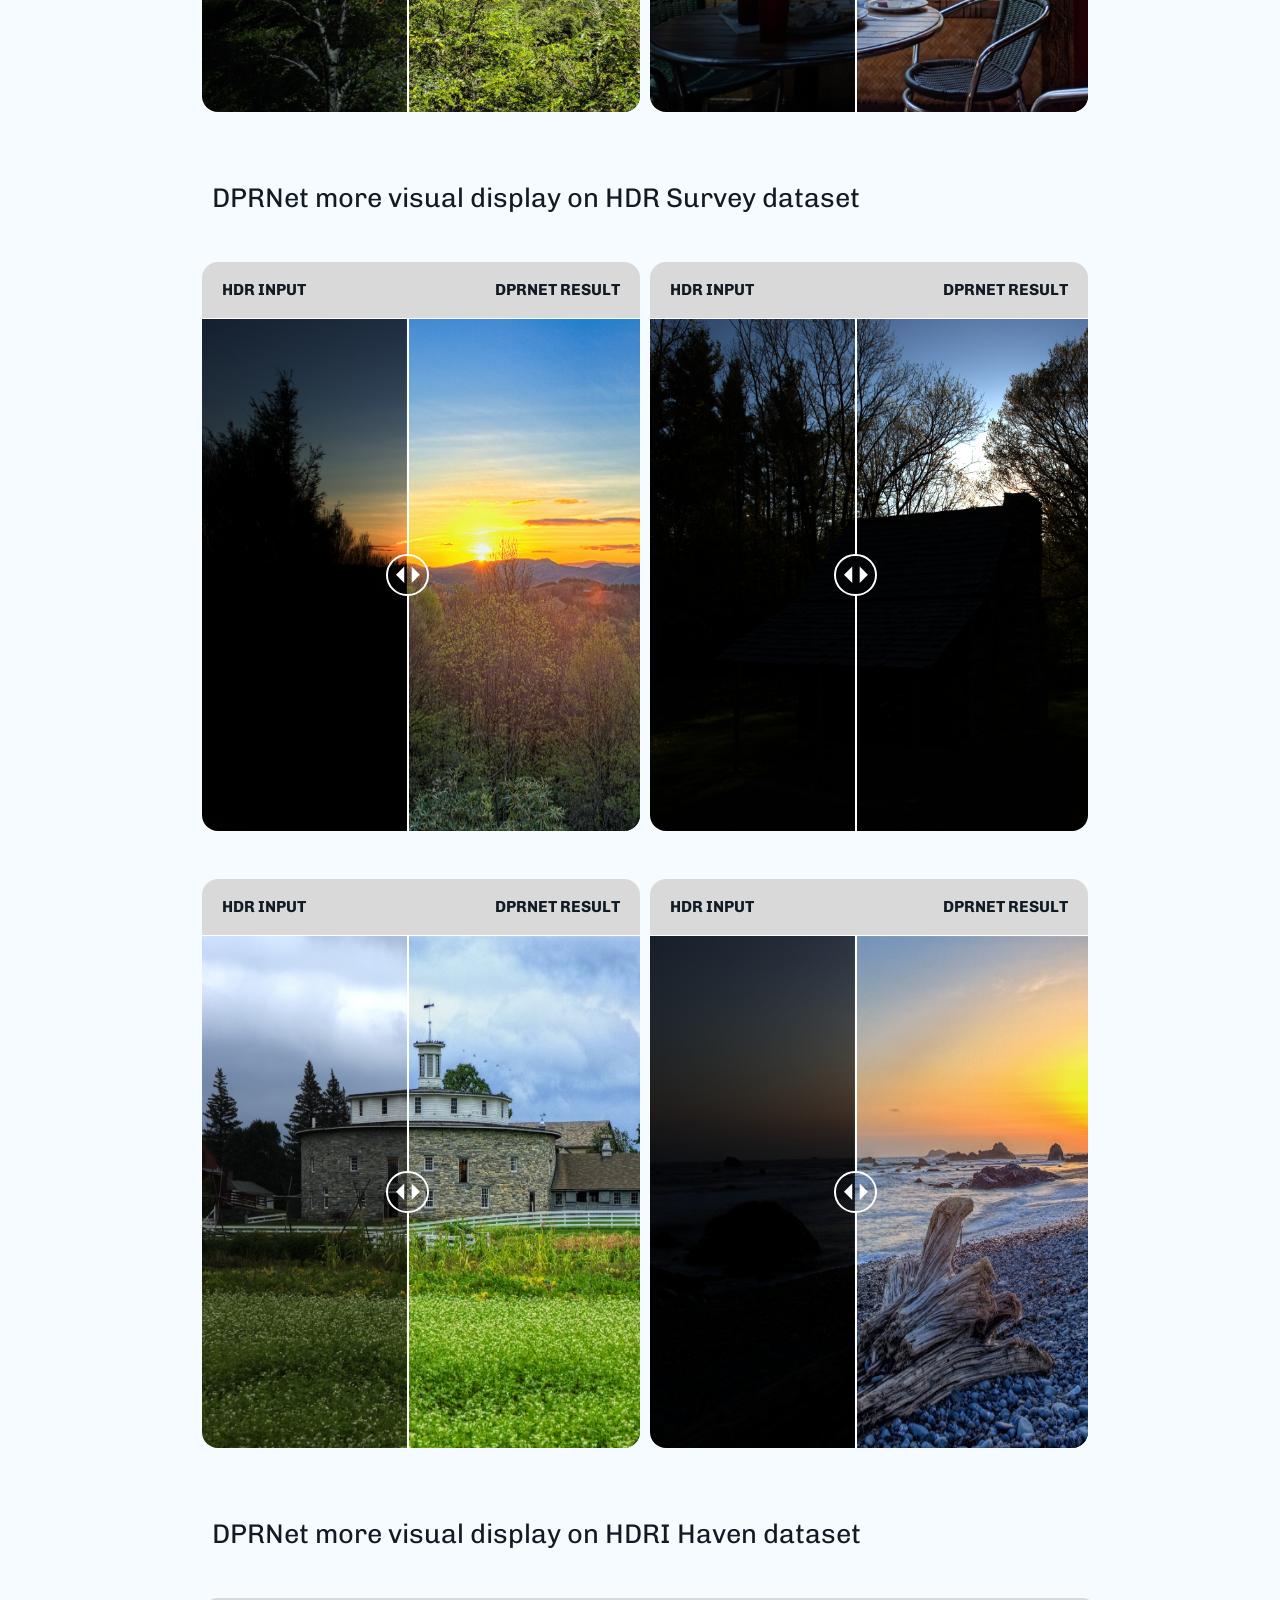
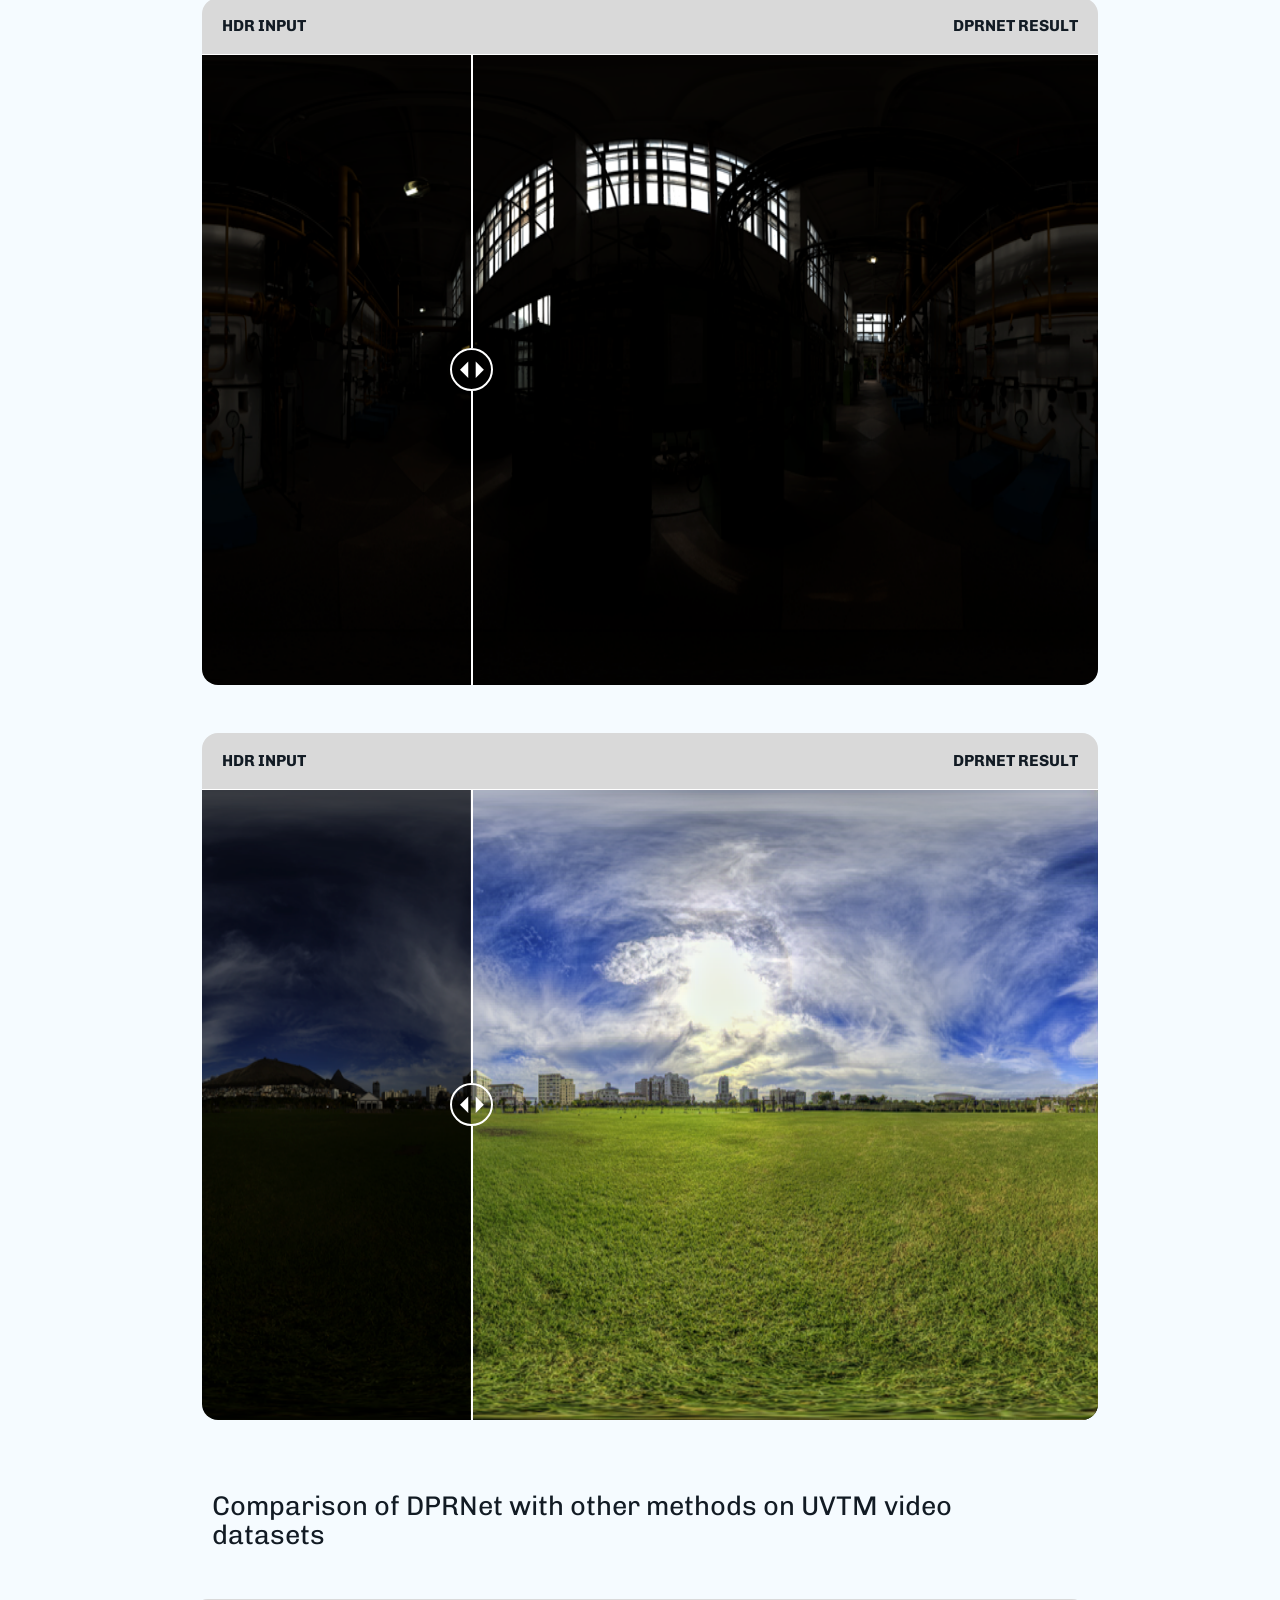
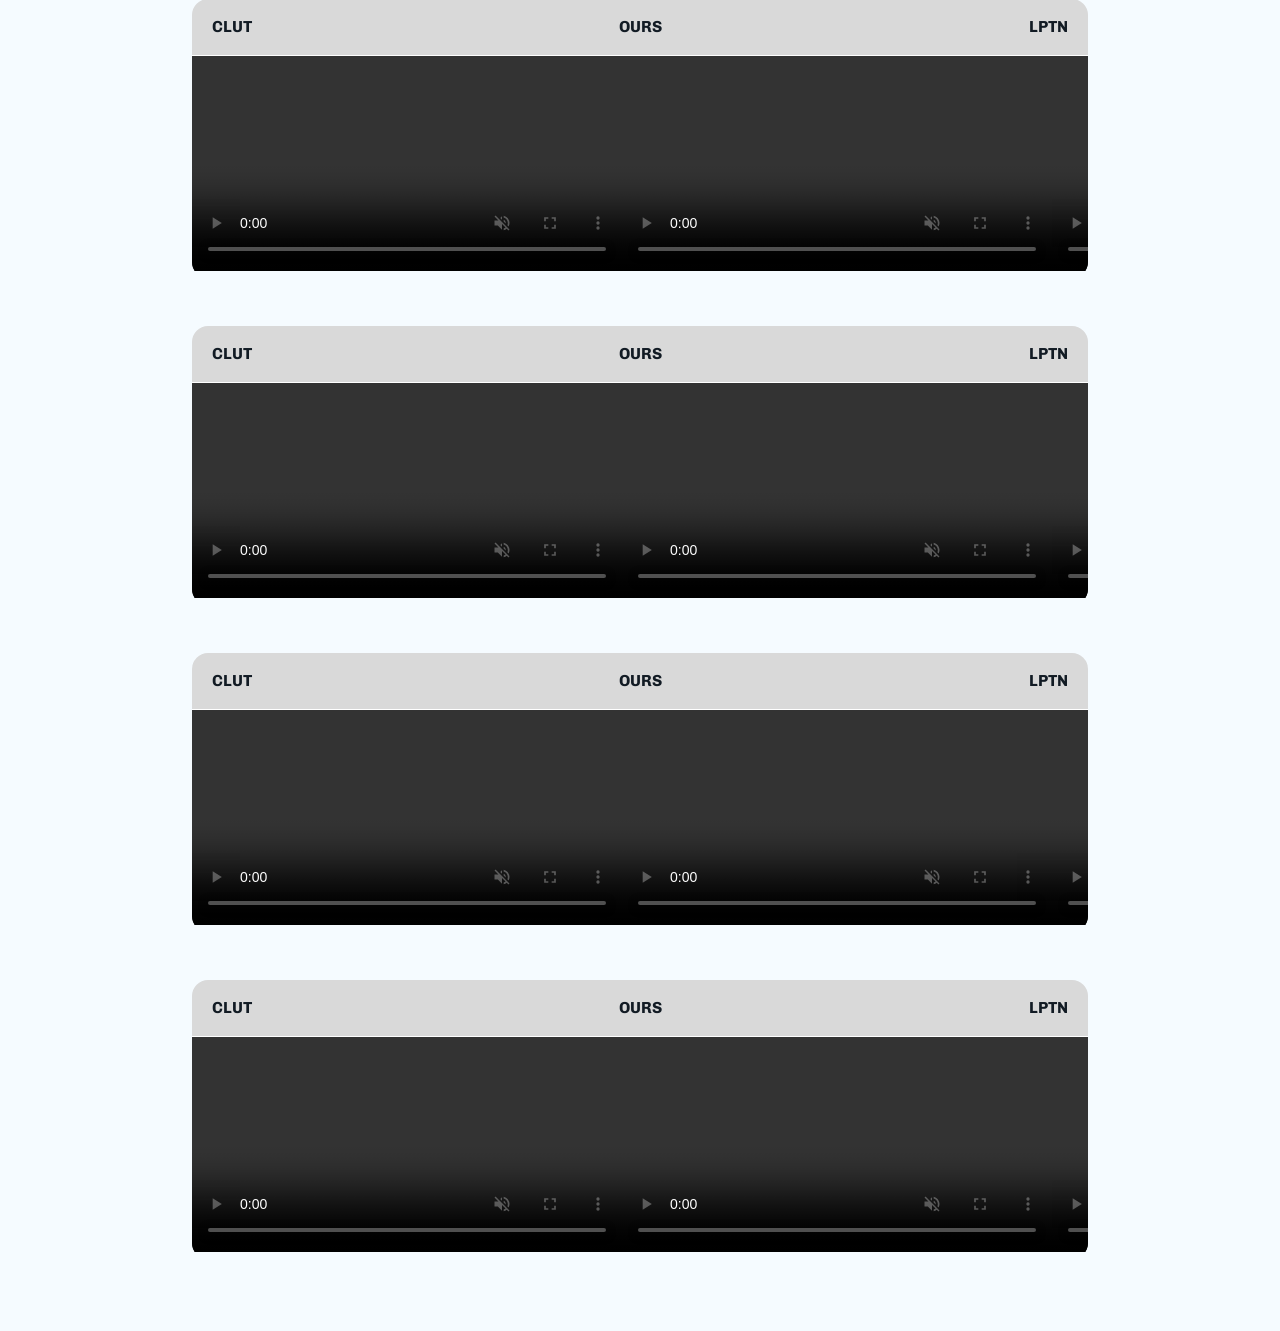
==== commit 56af5385: "Add files via upload" ====
--- a/index.html
+++ b/index.html
@@ -1881,7 +1881,7 @@
                       <h6>Ours</h6>
                     </div>
                     <div class="text-style-example-title">
-                      <h6>CoTF</h6>
+                      <h6>LPTN</h6>
                     </div>
                   </div>
                   <!-- 并列显示 -->
@@ -1895,7 +1895,7 @@
                         width="430px"></video>
                     </div>
                     <div style="flex-shrink: 1">
-                      <video src="videos/bistro_01_CoTF.mp4" autoplay="autoplay" muted="muted" loop="loop" controls
+                      <video src="videos/bistro_01_LPTN.mp4" autoplay="autoplay" muted="muted" loop="loop" controls
                         width="430px"></video>
                     </div>
                   </div>
@@ -1910,7 +1910,7 @@
                       <h6>Ours</h6>
                     </div>
                     <div class="text-style-example-title">
-                      <h6>CoTF</h6>
+                      <h6>LPTN</h6>
                     </div>
                   </div>
                   <div style="display: flex;justify-content:space-between">
@@ -1923,7 +1923,7 @@
                         width="430px"></video>
                     </div>
                     <div style="flex-shrink: 1">
-                      <video src="videos/carousel_fireworks_07_CoTF.mp4" autoplay="autoplay" muted="muted" loop="loop" controls
+                      <video src="videos/carousel_fireworks_07_LPTN.mp4" autoplay="autoplay" muted="muted" loop="loop" controls
                         width="430px"></video>
                     </div>
                   </div>
@@ -1938,20 +1938,20 @@
                       <h6>Ours</h6>
                     </div>
                     <div class="text-style-example-title">
-                      <h6>CoTF</h6>
+                      <h6>LPTN</h6>
                     </div>
                   </div>
                   <div style="display: flex;justify-content:space-between">
                     <div style="flex-shrink: 1">
-                      <video src="videos/ThrowingTowel-2Exp-3Stop_CLUT.mp4" autoplay="autoplay" muted="muted" loop="loop" controls
+                      <video src="videos/fishing_longshot_02_CLUT.mp4" autoplay="autoplay" muted="muted" loop="loop" controls
                         width="430px"></video>
                     </div>
                     <div style="flex-shrink: 1">
-                      <video src="videos/ThrowingTowel-2Exp-3Stop_DPRNet.mp4" autoplay="autoplay" muted="muted" loop="loop" controls
+                      <video src="videos/fishing_longshot_02_DPRNet.mp4" autoplay="autoplay" muted="muted" loop="loop" controls
                         width="430px"></video>
                     </div>
                     <div style="flex-shrink: 1">
-                      <video src="videos/ThrowingTowel-2Exp-3Stop_CoTF.mp4" autoplay="autoplay" muted="muted" loop="loop" controls
+                      <video src="videos/fishing_longshot_02_LPTN.mp4" autoplay="autoplay" muted="muted" loop="loop" controls
                         width="430px"></video>
                     </div>
                   </div>
@@ -1966,7 +1966,7 @@
                       <h6>Ours</h6>
                     </div>
                     <div class="text-style-example-title">
-                      <h6>CoTF</h6>
+                      <h6>LPTN</h6>
                     </div>
                   </div>
                   <div style="display: flex;justify-content:space-between">
@@ -1979,7 +1979,7 @@
                         width="430px"></video>
                     </div>
                     <div style="flex-shrink: 1">
-                      <video src="videos/fireplace_01_CoTF.mp4" autoplay="autoplay" muted="muted" loop="loop" controls
+                      <video src="videos/fireplace_01_LPTN.mp4" autoplay="autoplay" muted="muted" loop="loop" controls
                         width="430px"></video>
                     </div>
                   </div>
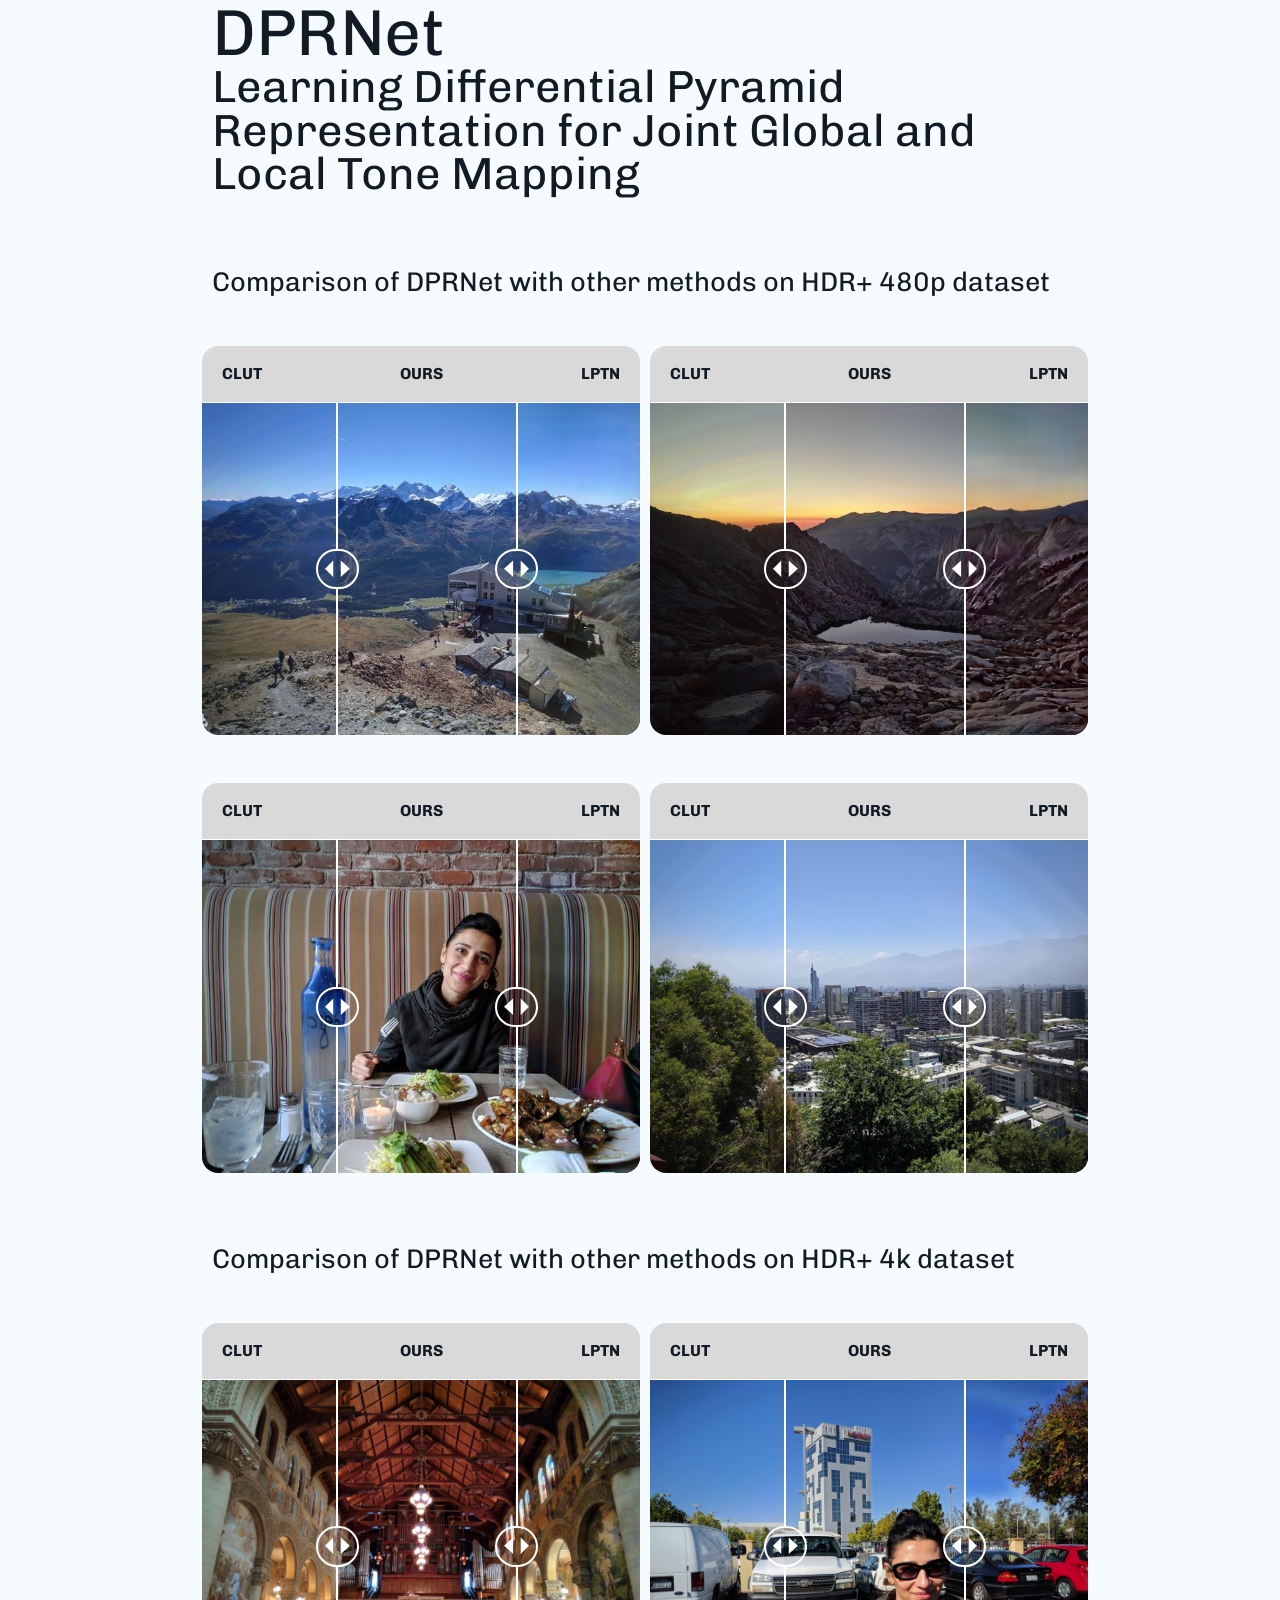
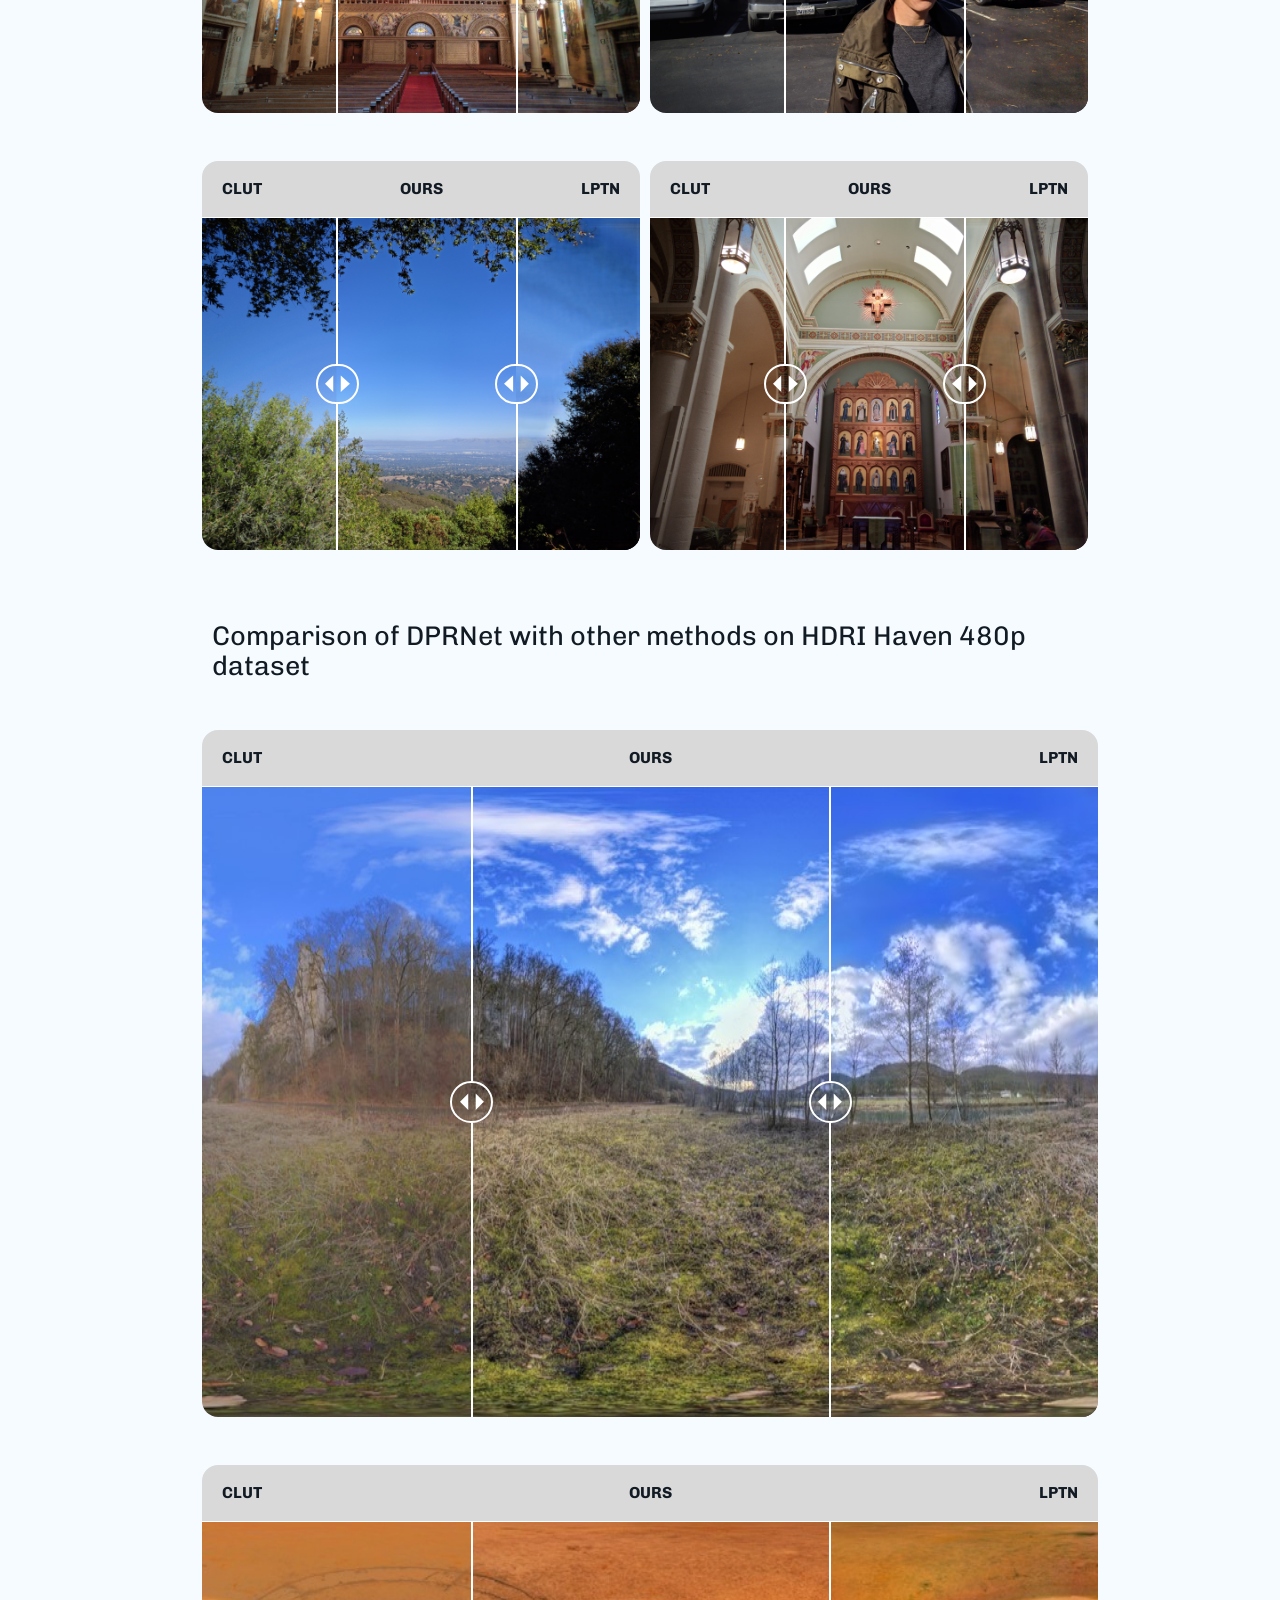
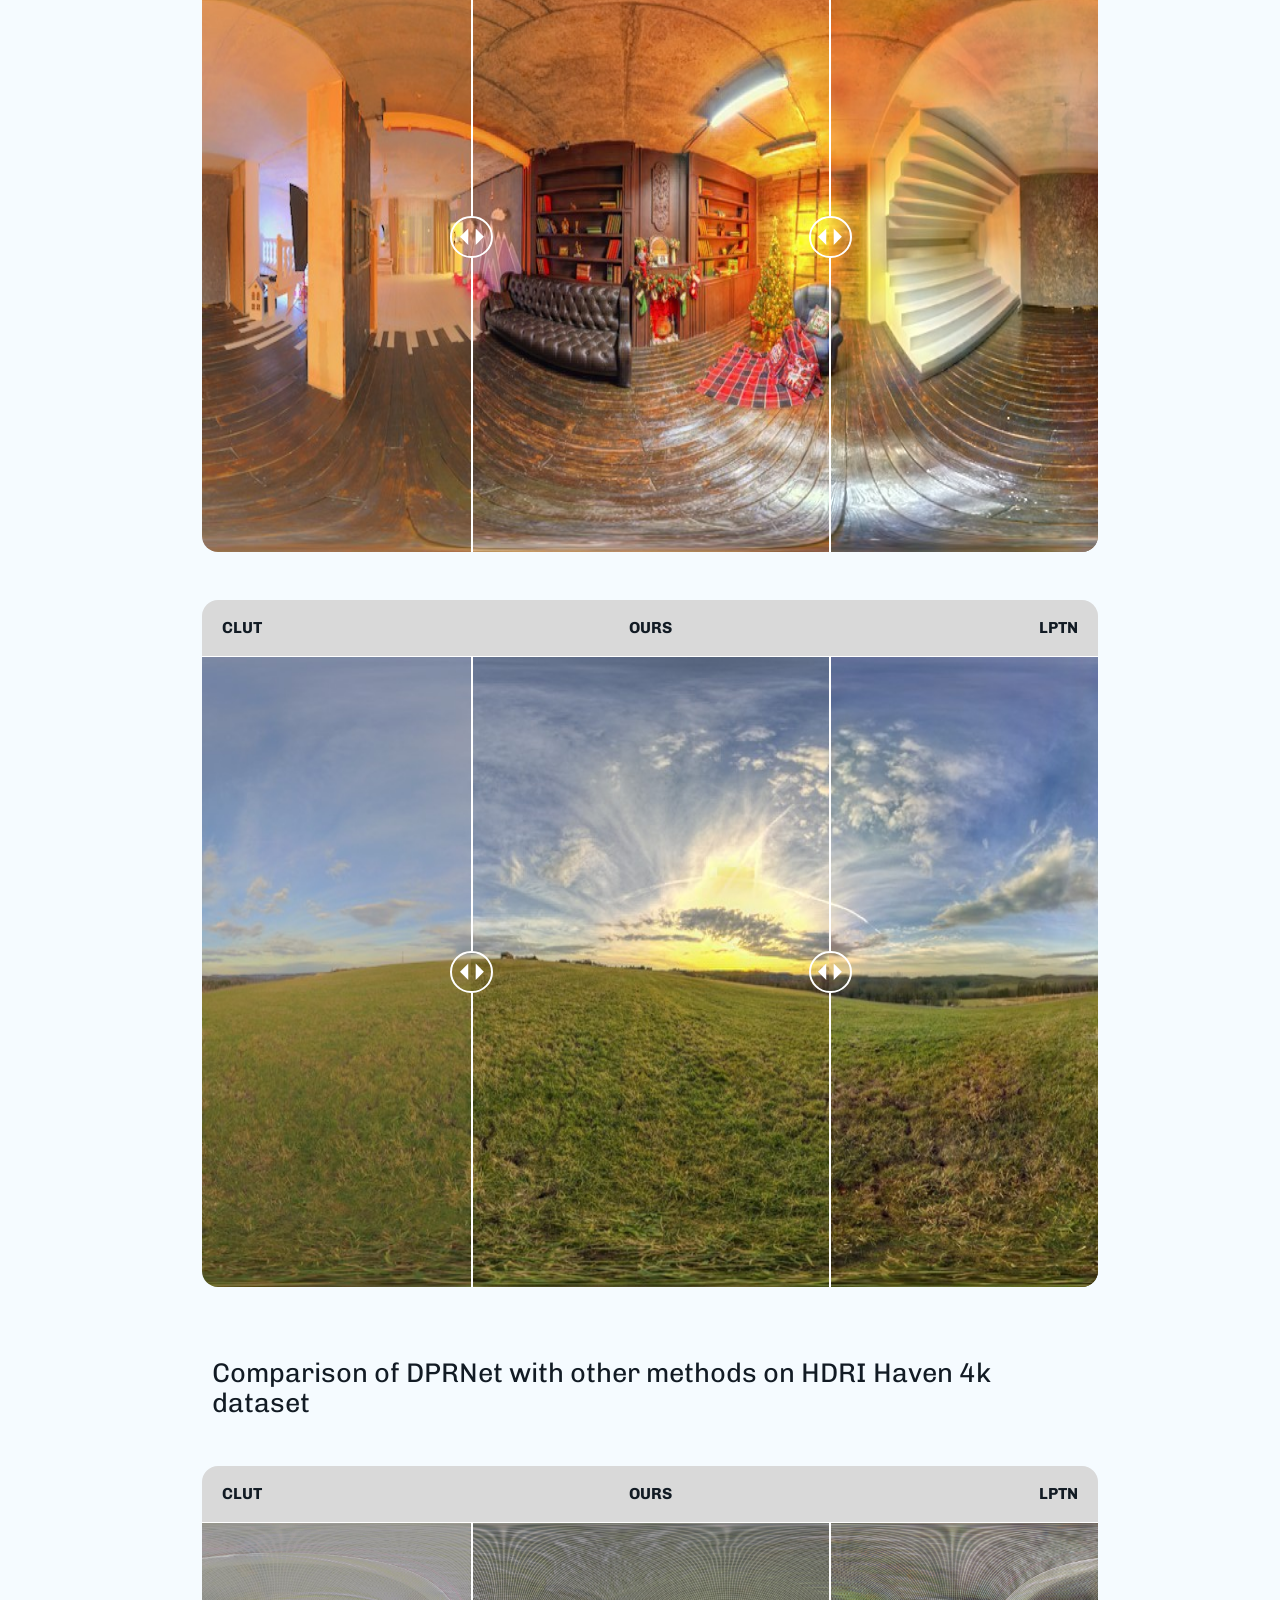
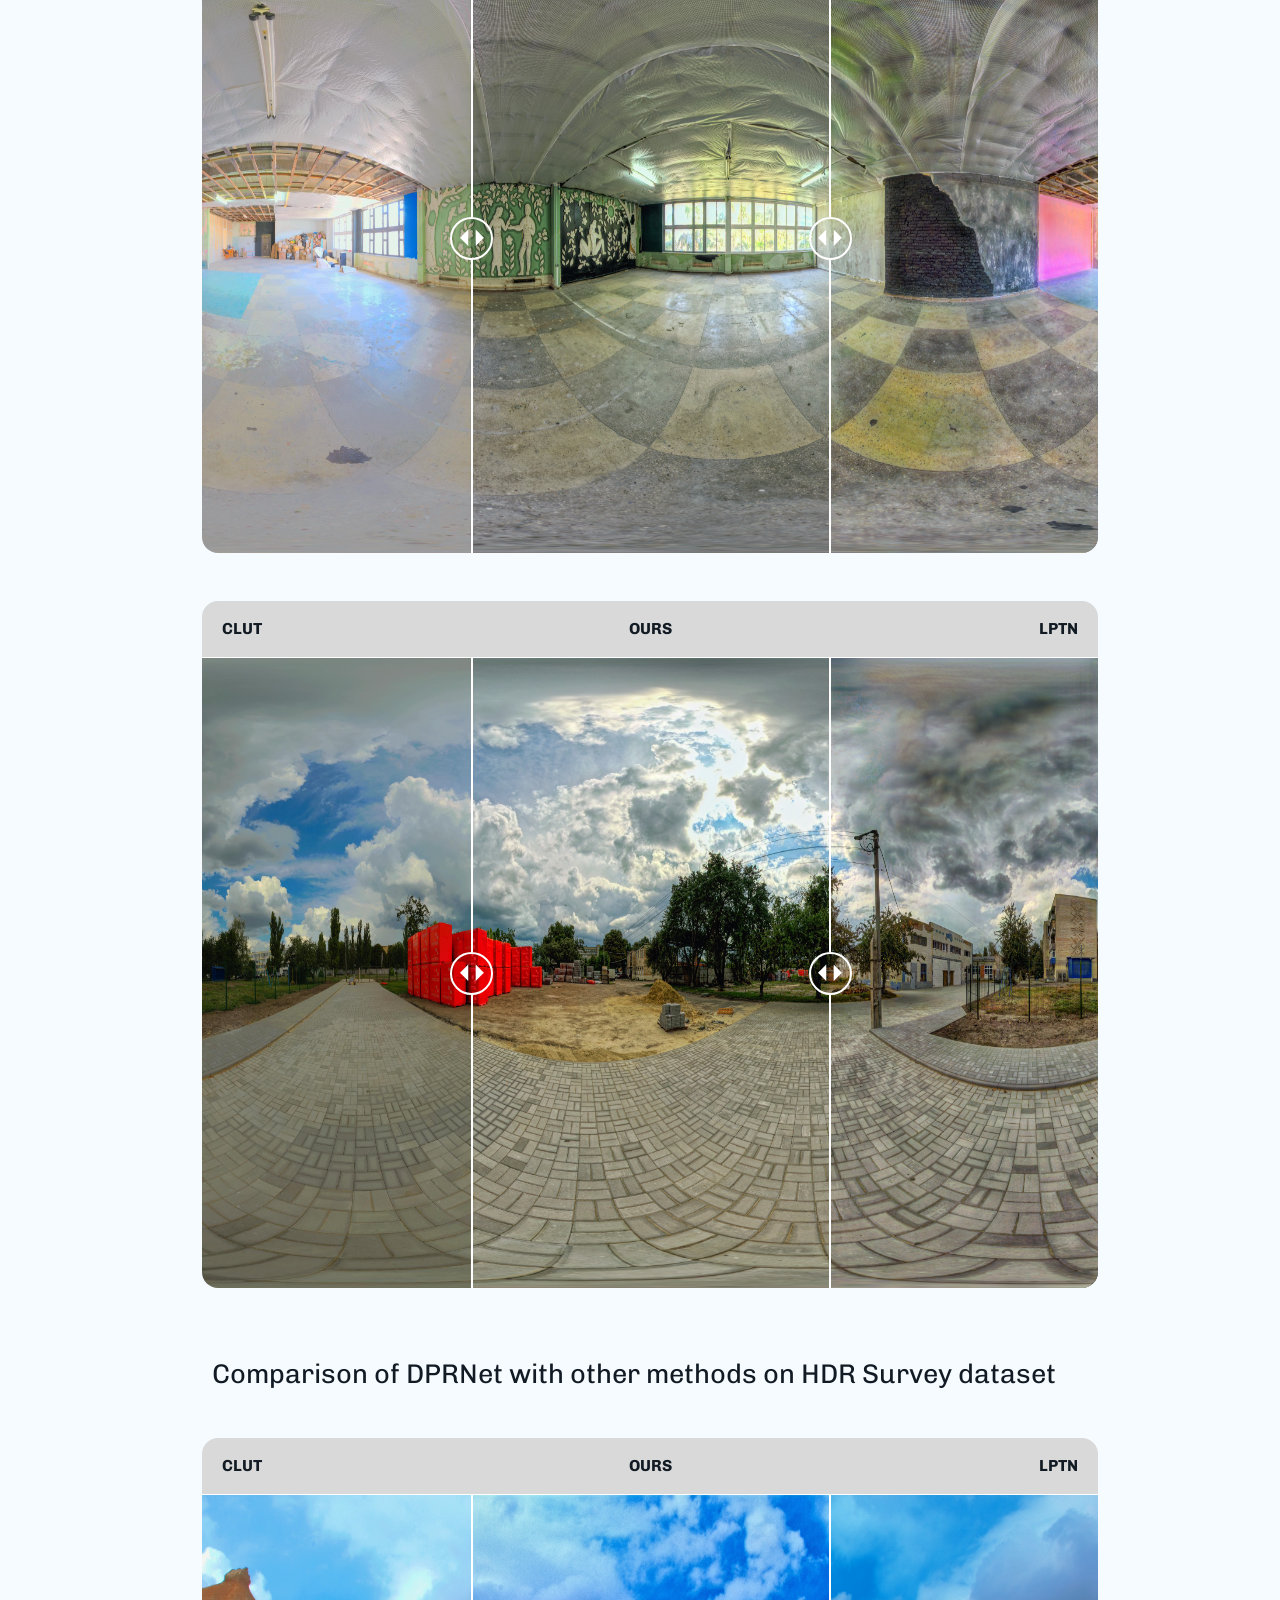
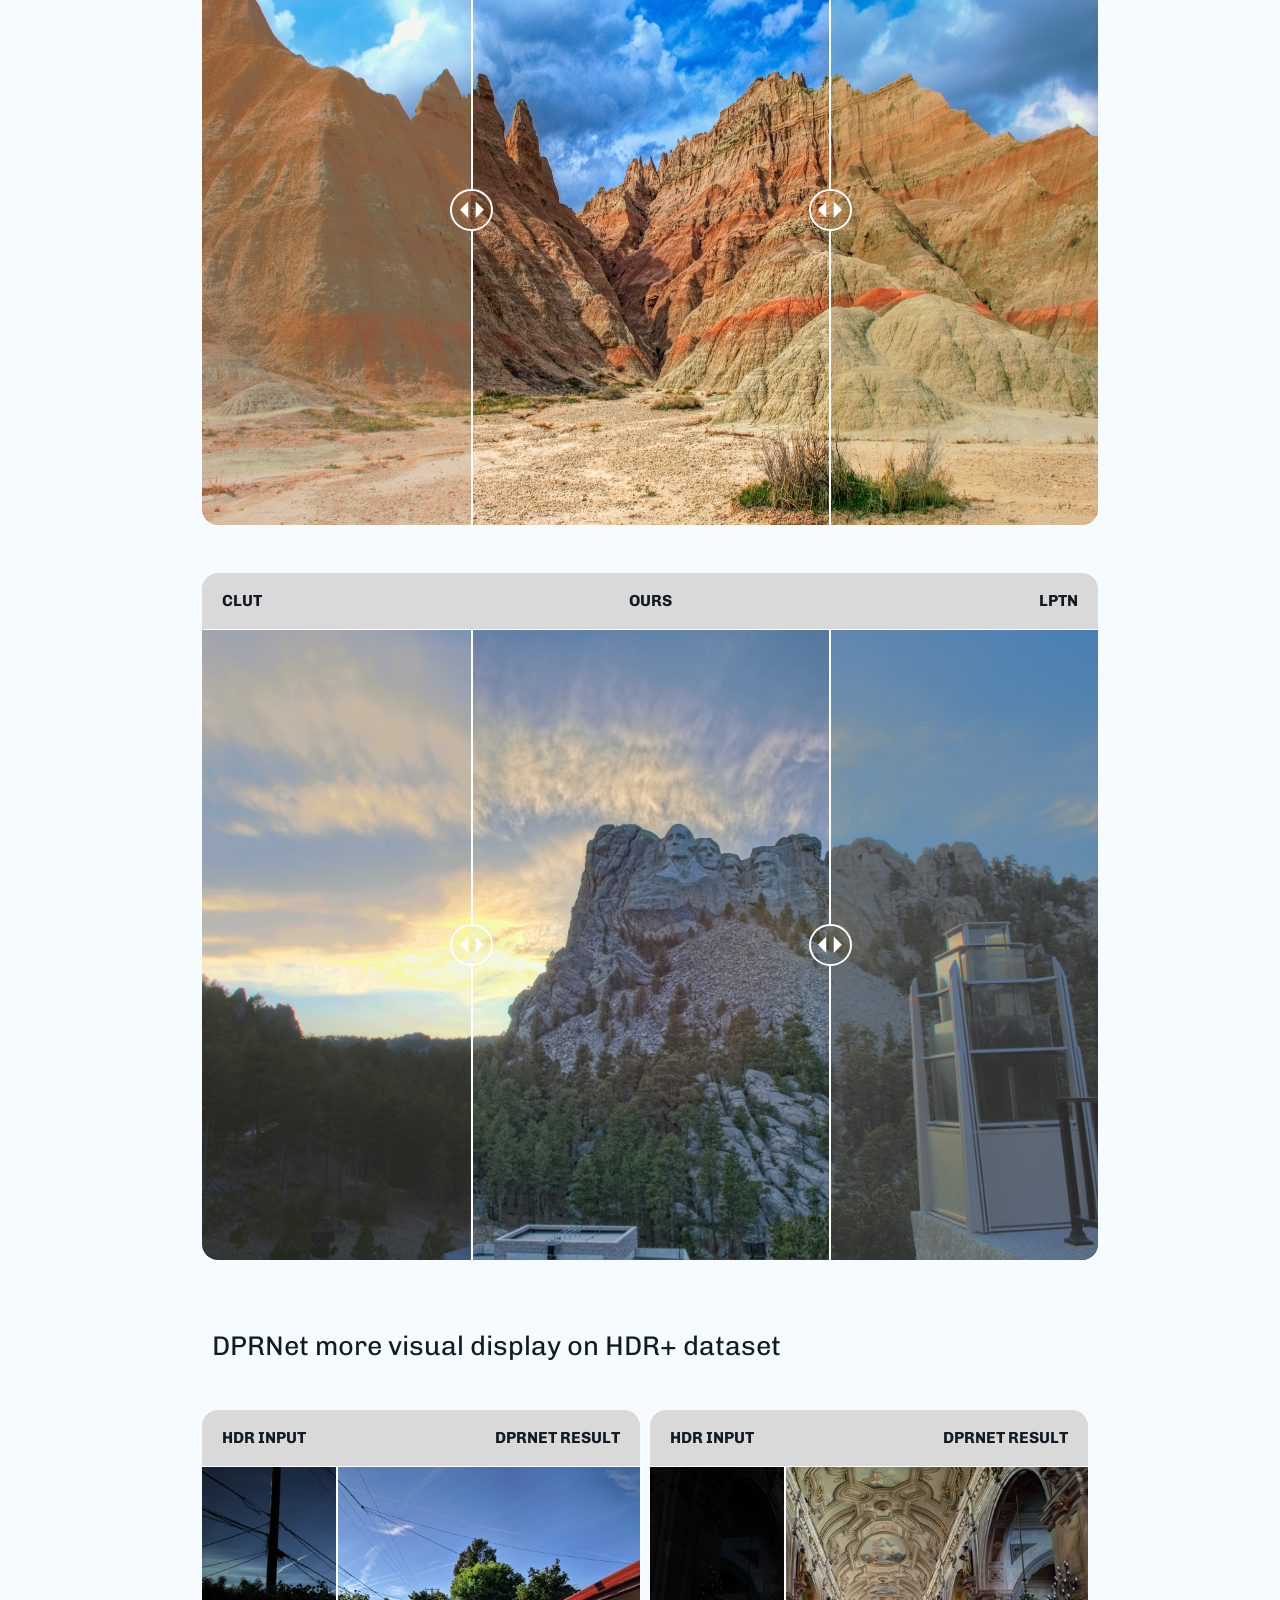
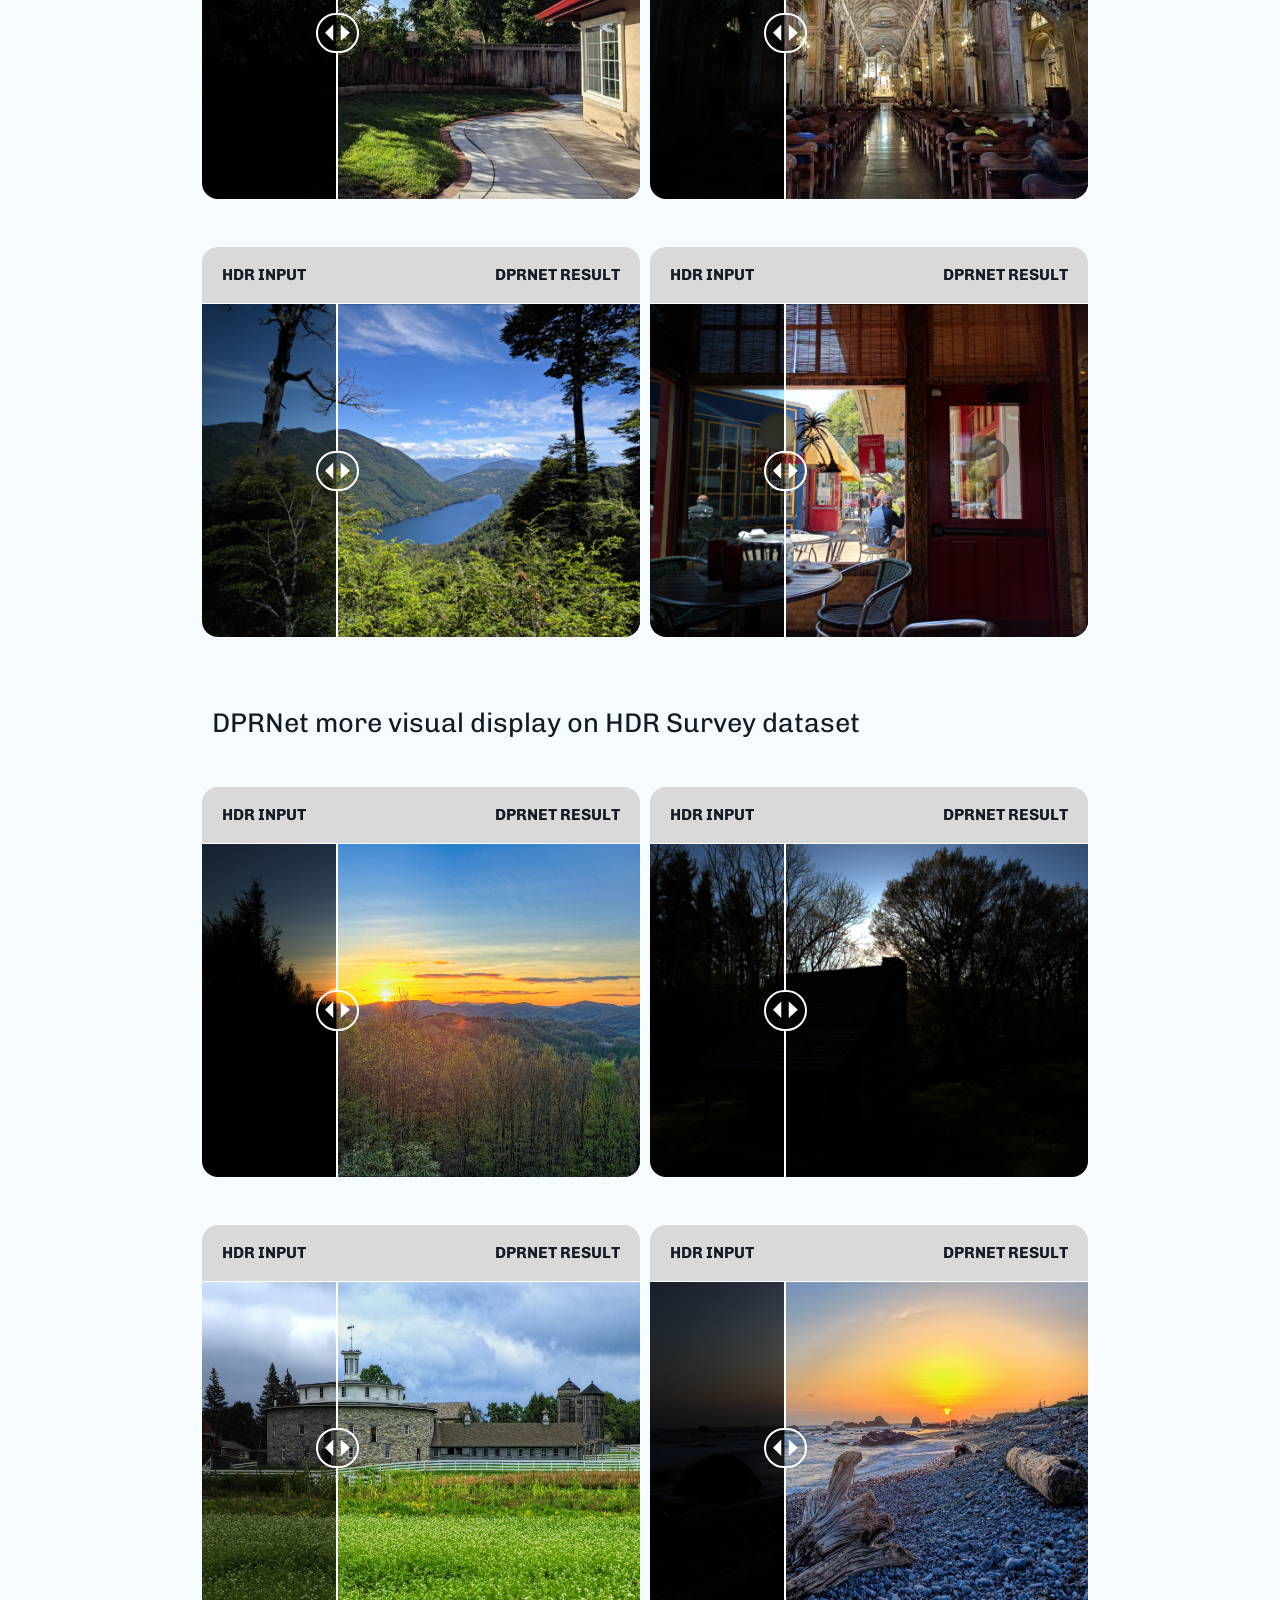
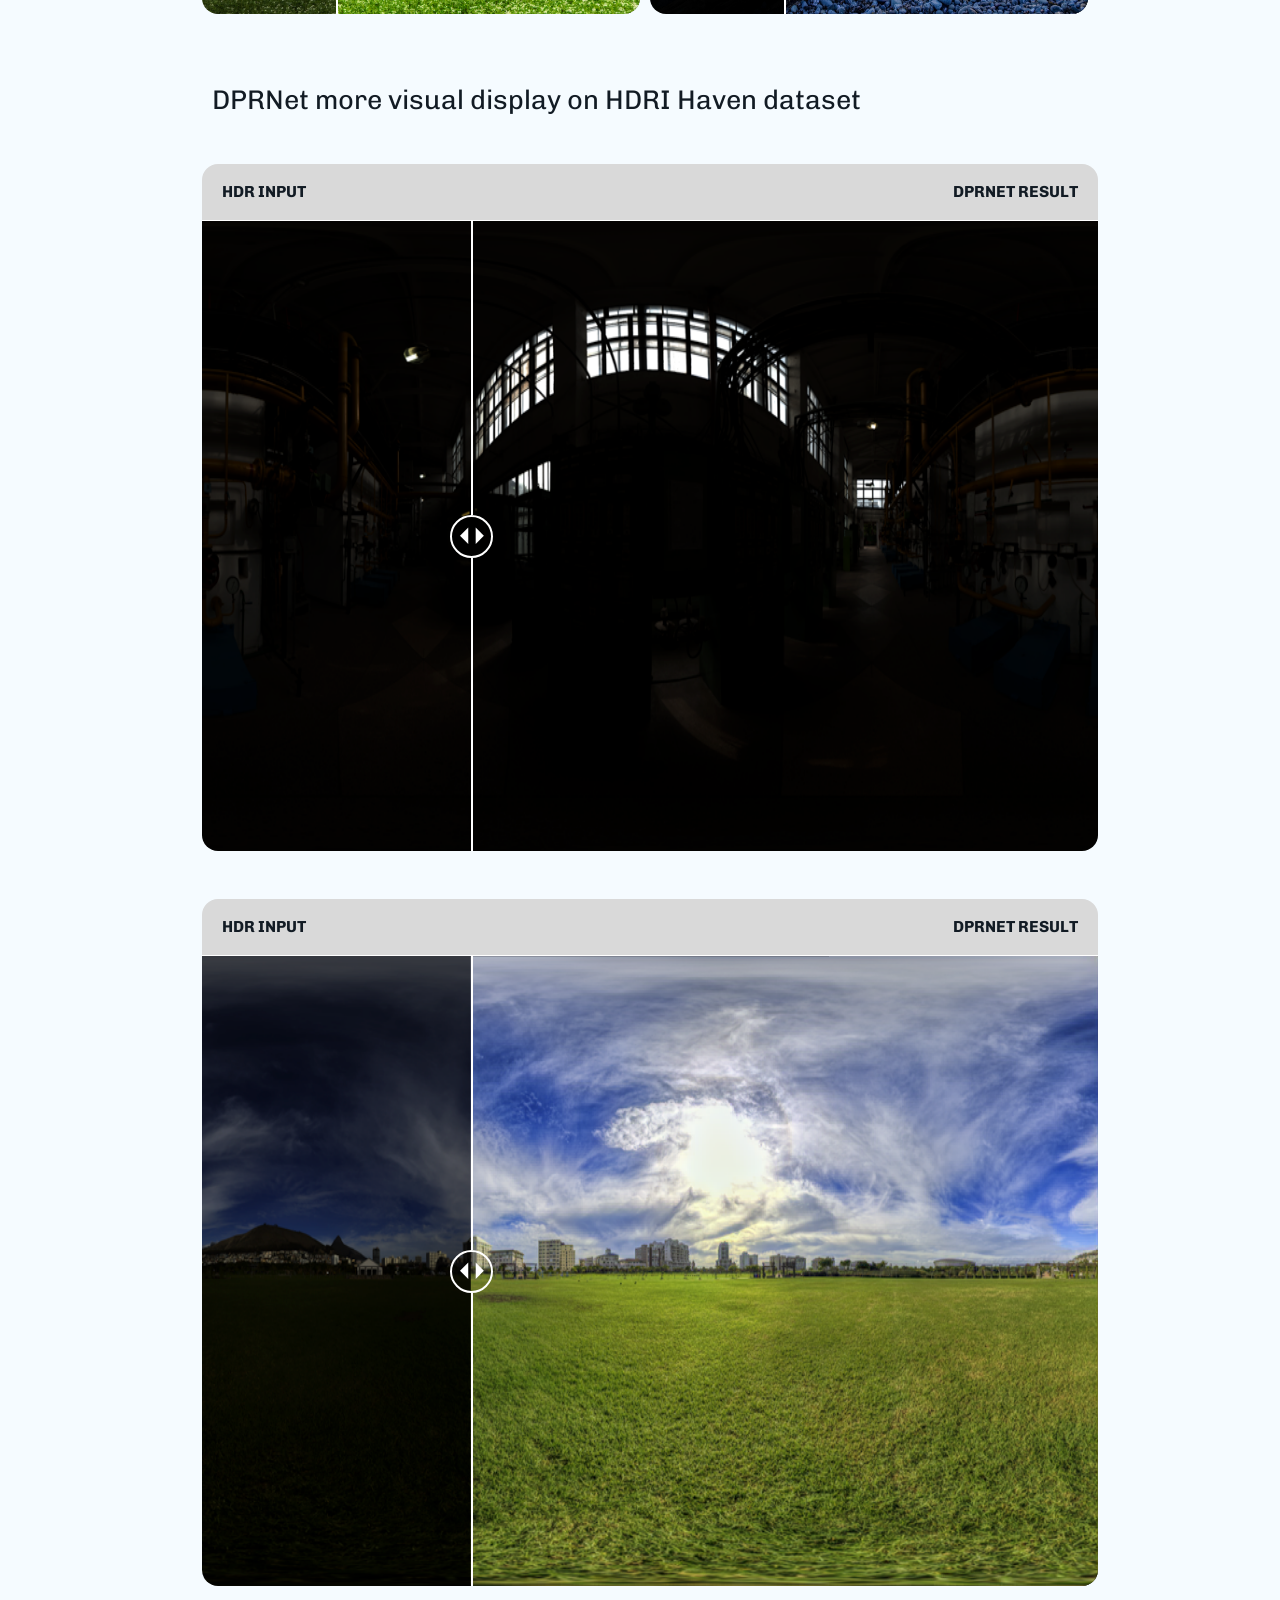
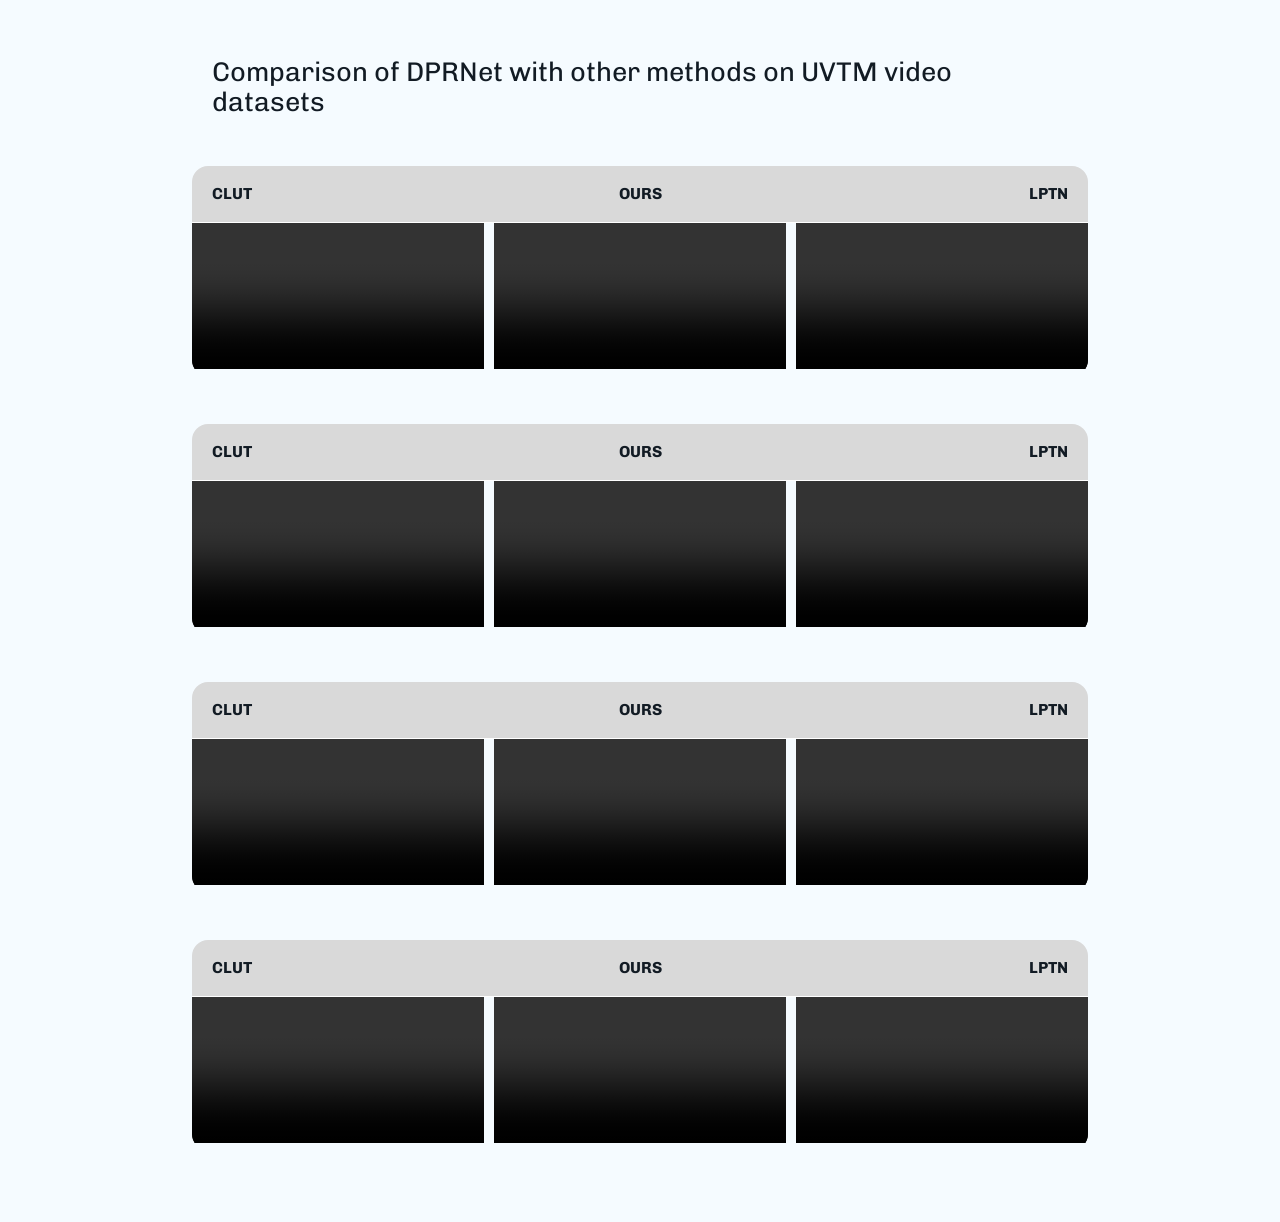
==== commit aab0c030: "Add files via upload" ====
--- a/index.html
+++ b/index.html
@@ -9,17 +9,17 @@
     }
 
     #zz .splitter_component {
-      width: 683px;
-      height: 512px;
+      width: 35vw;
+      height: 26vw;
     }
 
     #zz .splitter_image.is-after {
-      width: 683px;
-      height: 512px;
+      width: 35vw;
+      height: 26vw;
     }
 
     #zz .example_wrapper.is-1 {
-      width: 683px;
+      width: 70vw;
     }
   </style>
   <title>DPRNet</title>
@@ -1885,18 +1885,18 @@
                     </div>
                   </div>
                   <!-- 并列显示 -->
-                  <div style="display: flex;justify-content:space-between">
+                  <div style="display: flex;justify-content:space-between; gap: 10px;">
                     <div style="flex-shrink: 1">
                       <video src="videos/bistro_01_CLUT.mp4" autoplay="autoplay" muted="muted" loop="loop" controls
-                        width="430px"></video>
+                        width="100%"></video>
                     </div>
                     <div style="flex-shrink: 1">
                       <video src="videos/bistro_01_DPRNet.mp4" autoplay="autoplay" muted="muted" loop="loop" controls
-                        width="430px"></video>
+                        width="100%"></video>
                     </div>
                     <div style="flex-shrink: 1">
                       <video src="videos/bistro_01_LPTN.mp4" autoplay="autoplay" muted="muted" loop="loop" controls
-                        width="430px"></video>
+                        width="100%"></video>
                     </div>
                   </div>
                 </div>
@@ -1913,18 +1913,18 @@
                       <h6>LPTN</h6>
                     </div>
                   </div>
-                  <div style="display: flex;justify-content:space-between">
+                  <div style="display: flex;justify-content:space-between; gap: 10px;">
                     <div style="flex-shrink: 1">
                       <video src="videos/carousel_fireworks_07_CLUT.mp4" autoplay="autoplay" muted="muted" loop="loop" controls
-                        width="430px"></video>
+                        width="100%"></video>
                     </div>
                     <div style="flex-shrink: 1">
                       <video src="videos/carousel_fireworks_07_DPRNet.mp4" autoplay="autoplay" muted="muted" loop="loop" controls
-                        width="430px"></video>
+                        width="100%"></video>
                     </div>
                     <div style="flex-shrink: 1">
                       <video src="videos/carousel_fireworks_07_LPTN.mp4" autoplay="autoplay" muted="muted" loop="loop" controls
-                        width="430px"></video>
+                        width="100%"></video>
                     </div>
                   </div>
                 </div>
@@ -1941,18 +1941,18 @@
                       <h6>LPTN</h6>
                     </div>
                   </div>
-                  <div style="display: flex;justify-content:space-between">
+                  <div style="display: flex;justify-content:space-between; gap: 10px;">
                     <div style="flex-shrink: 1">
                       <video src="videos/fishing_longshot_02_CLUT.mp4" autoplay="autoplay" muted="muted" loop="loop" controls
-                        width="430px"></video>
+                        width="100%"></video>
                     </div>
                     <div style="flex-shrink: 1">
                       <video src="videos/fishing_longshot_02_DPRNet.mp4" autoplay="autoplay" muted="muted" loop="loop" controls
-                        width="430px"></video>
+                        width="100%"></video>
                     </div>
                     <div style="flex-shrink: 1">
                       <video src="videos/fishing_longshot_02_LPTN.mp4" autoplay="autoplay" muted="muted" loop="loop" controls
-                        width="430px"></video>
+                        width="100%"></video>
                     </div>
                   </div>
                 </div>
@@ -1969,18 +1969,18 @@
                       <h6>LPTN</h6>
                     </div>
                   </div>
-                  <div style="display: flex;justify-content:space-between">
+                  <div style="display: flex;justify-content:space-between; gap: 10px;">
                     <div style="flex-shrink: 1">
                       <video src="videos/fireplace_01_CLUT.mp4" autoplay="autoplay" muted="muted" loop="loop" controls
-                        width="430px"></video>
+                        width="100%"></video>
                     </div>
                     <div style="flex-shrink: 1">
                       <video src="videos/fireplace_01_DPRNet.mp4" autoplay="autoplay" muted="muted" loop="loop" controls
-                        width="430px"></video>
+                        width="100%"></video>
                     </div>
                     <div style="flex-shrink: 1">
                       <video src="videos/fireplace_01_LPTN.mp4" autoplay="autoplay" muted="muted" loop="loop" controls
-                        width="430px"></video>
+                        width="100%"></video>
                     </div>
                   </div>
                 </div>
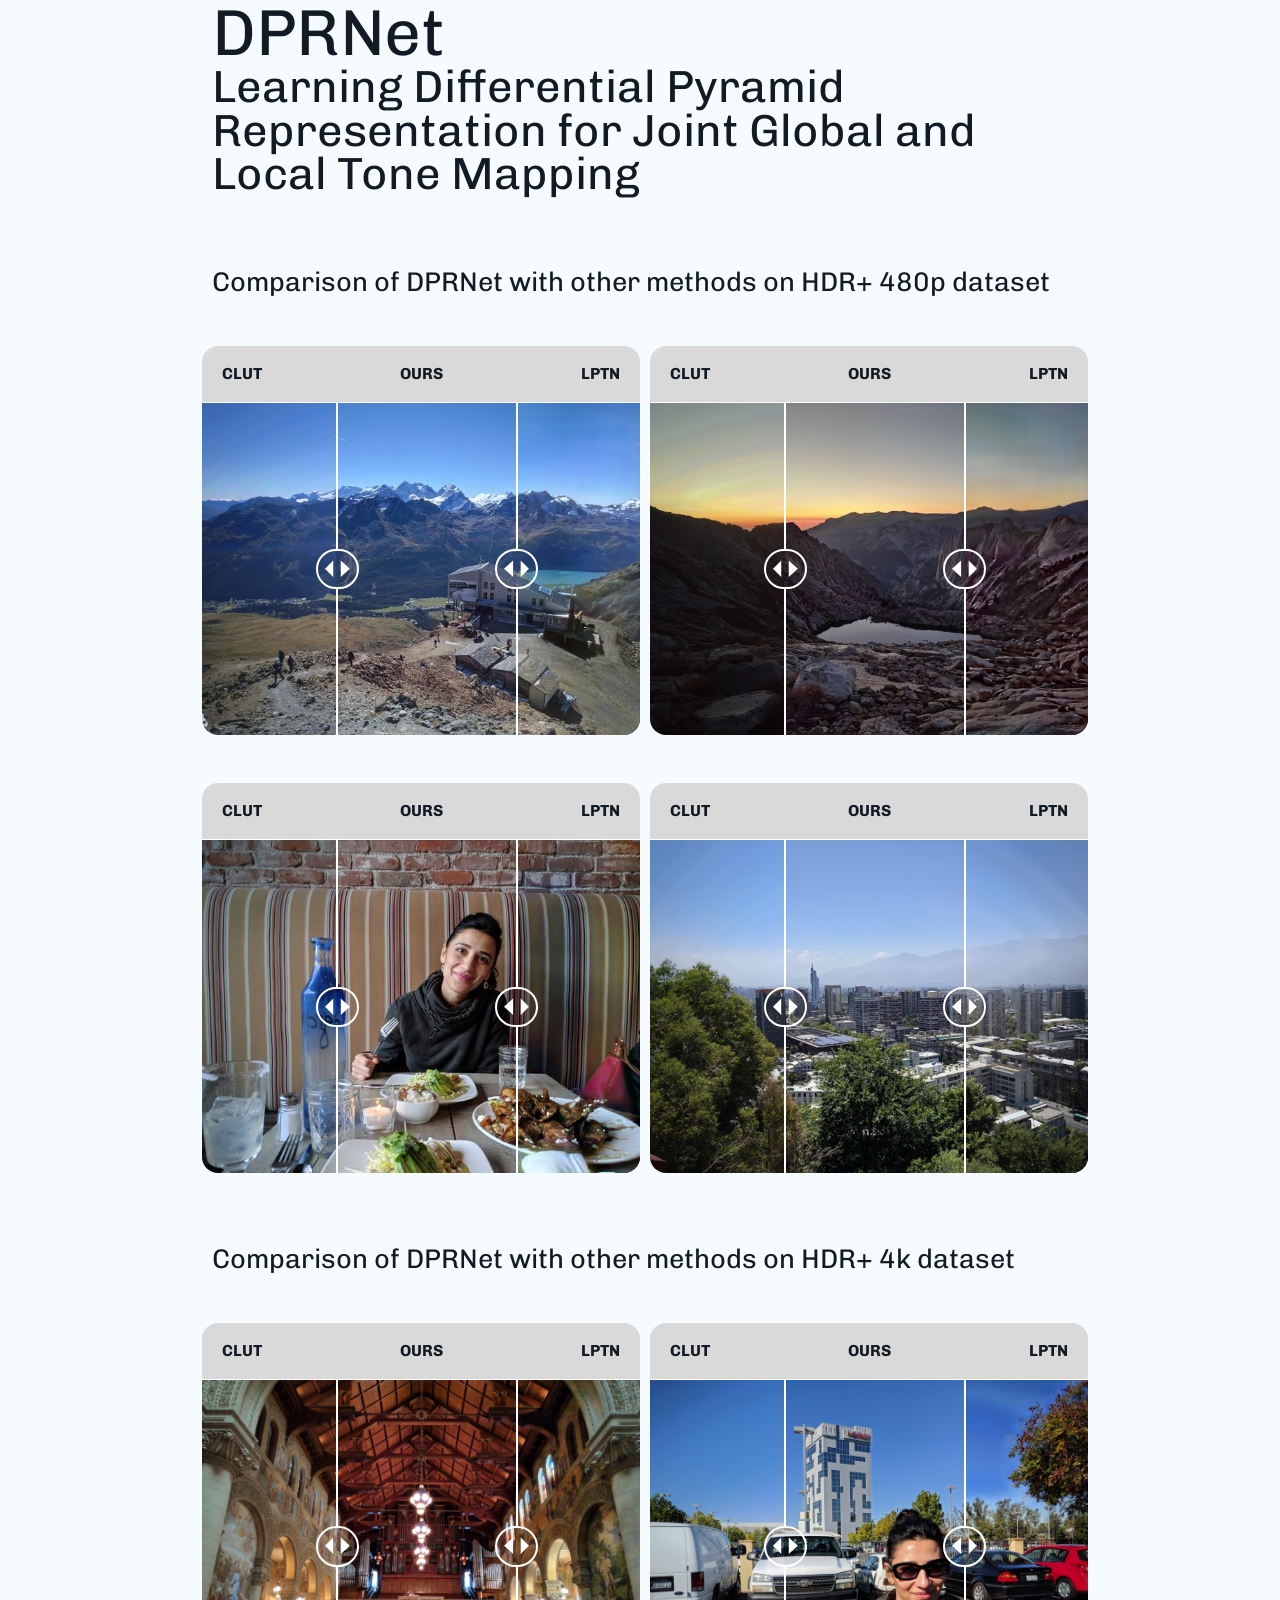
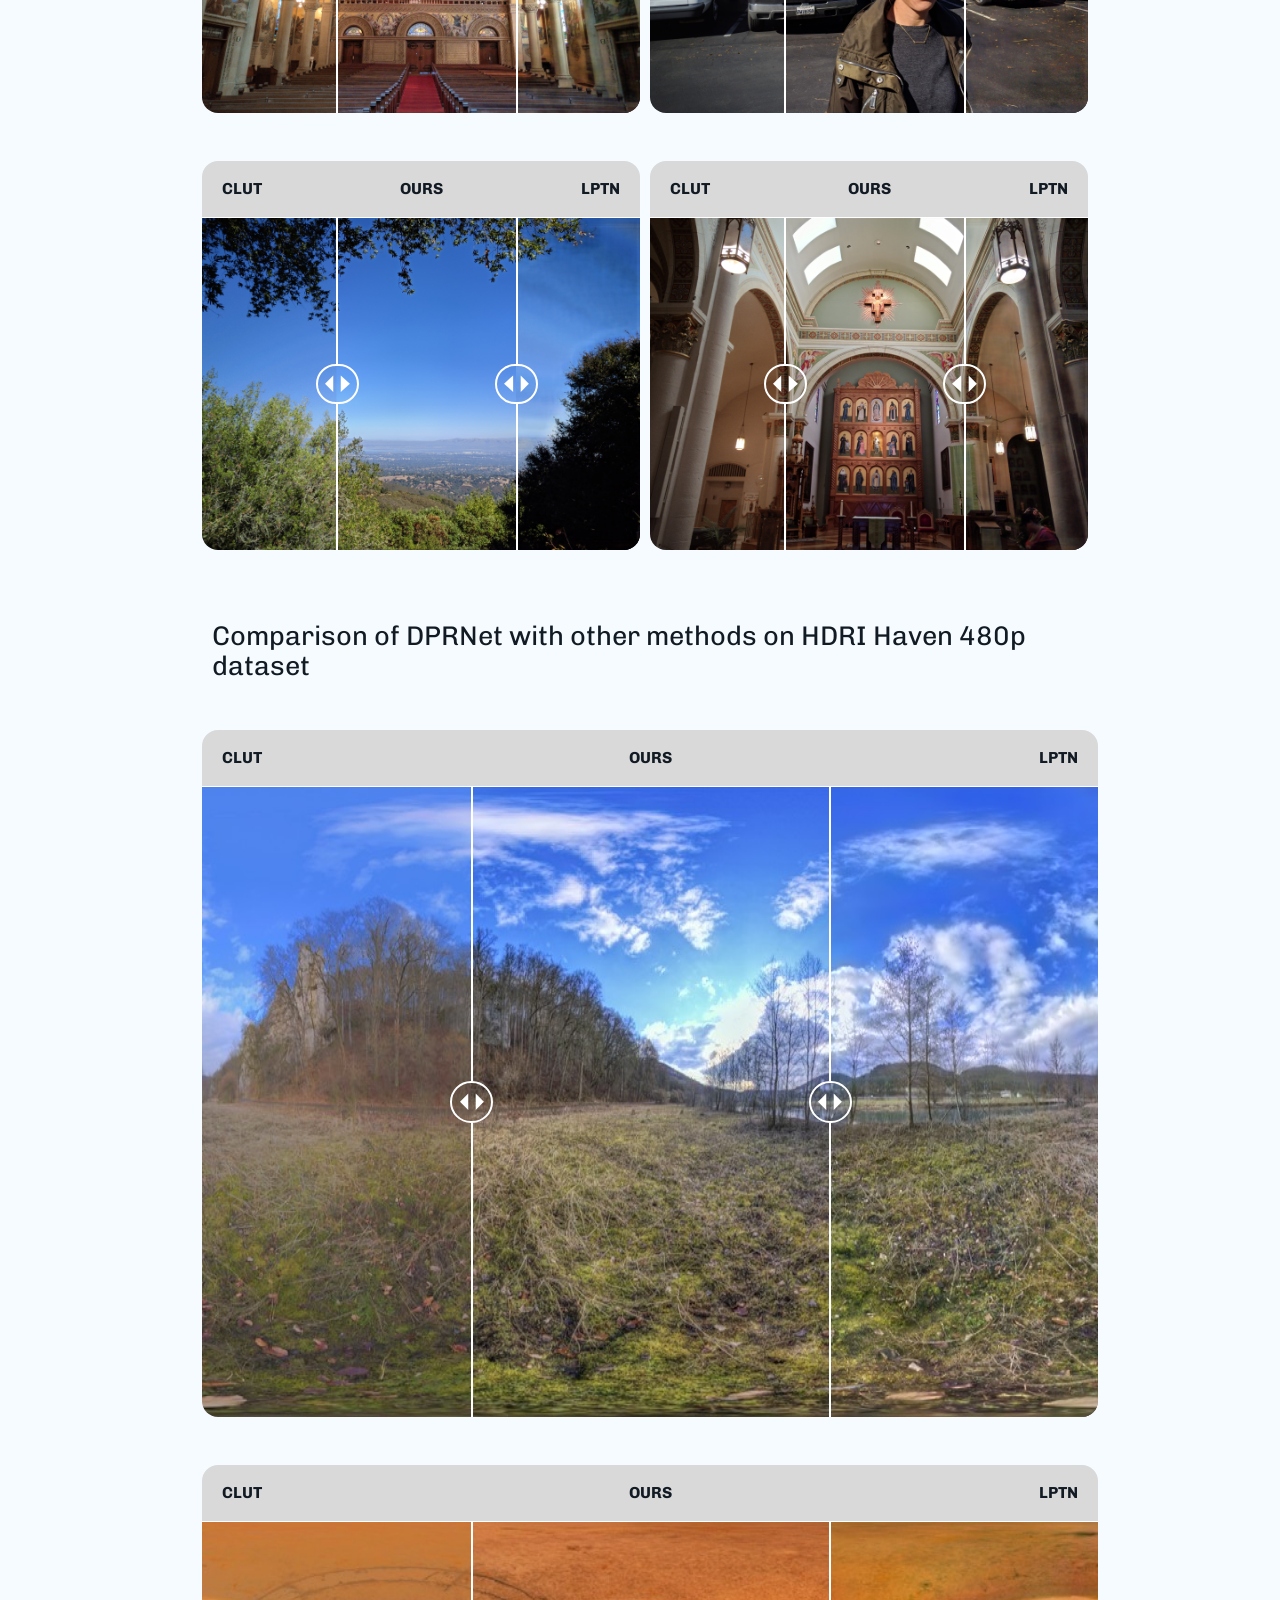
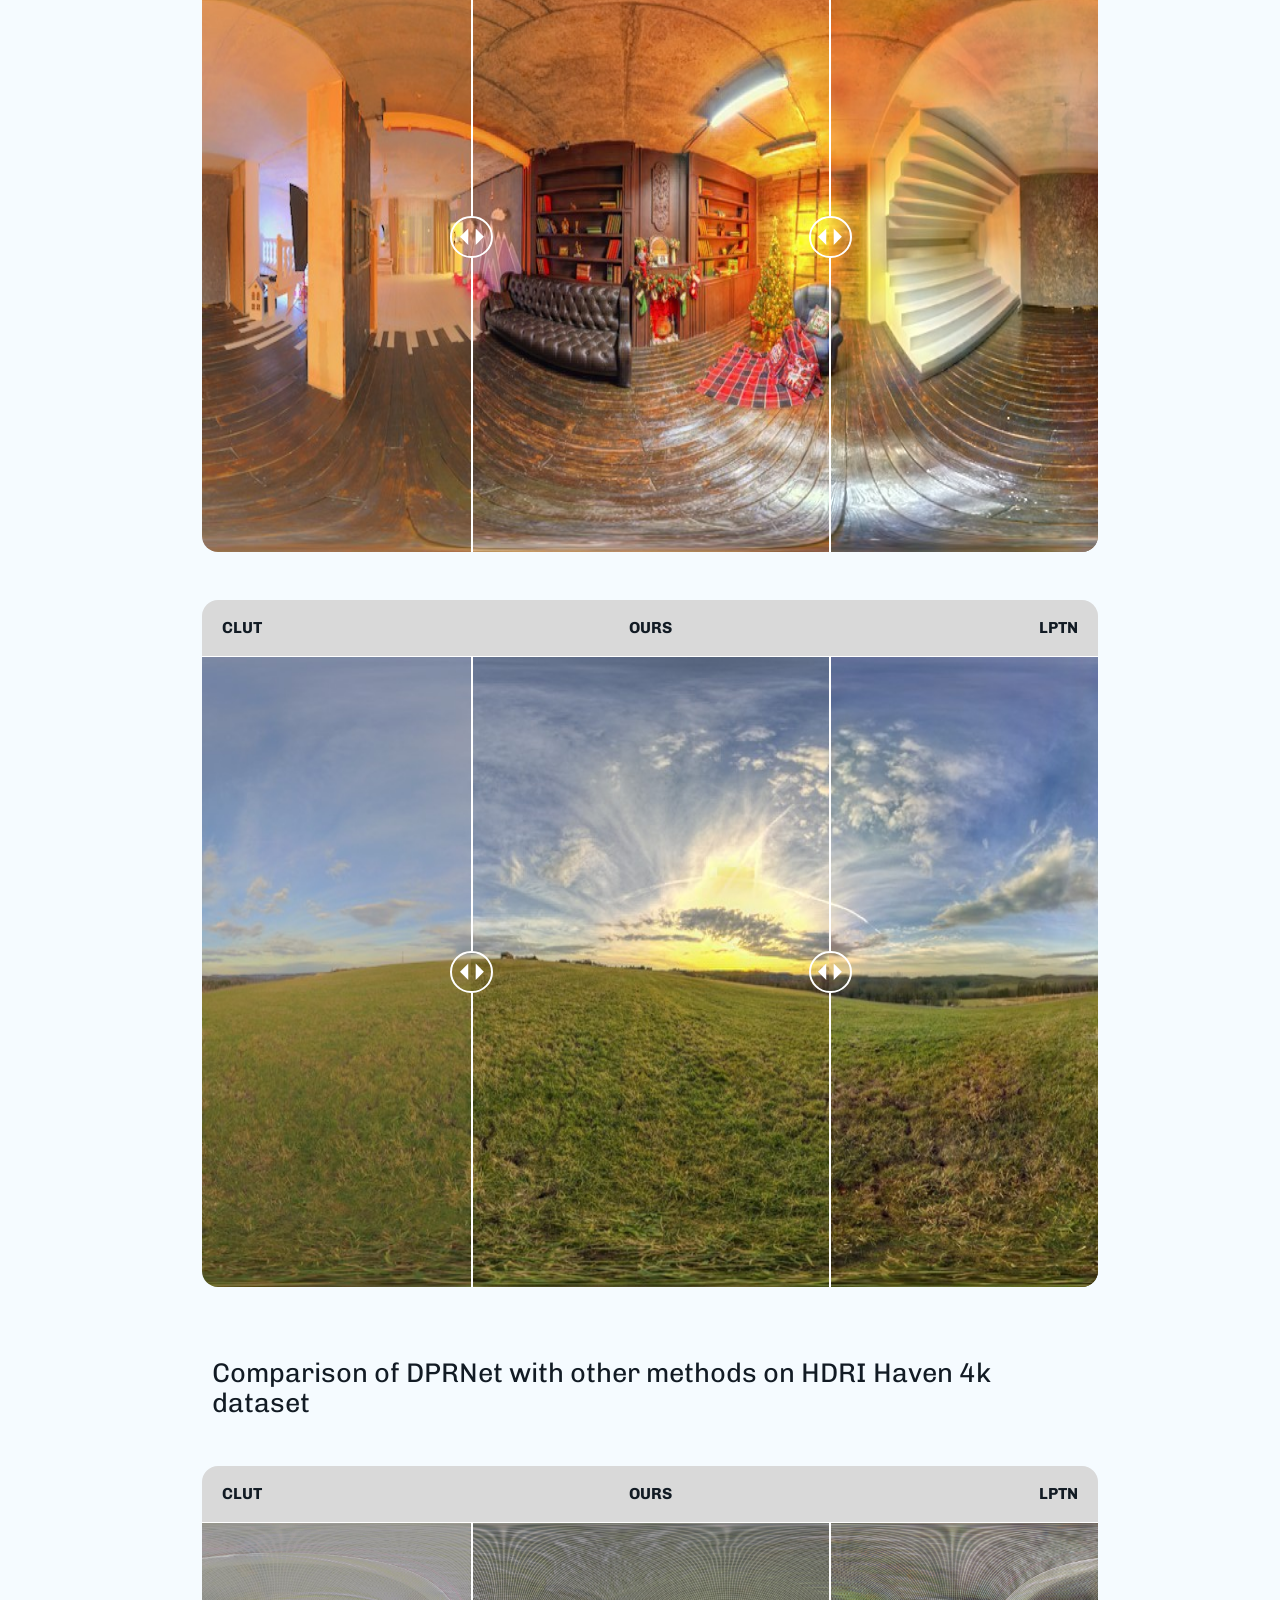
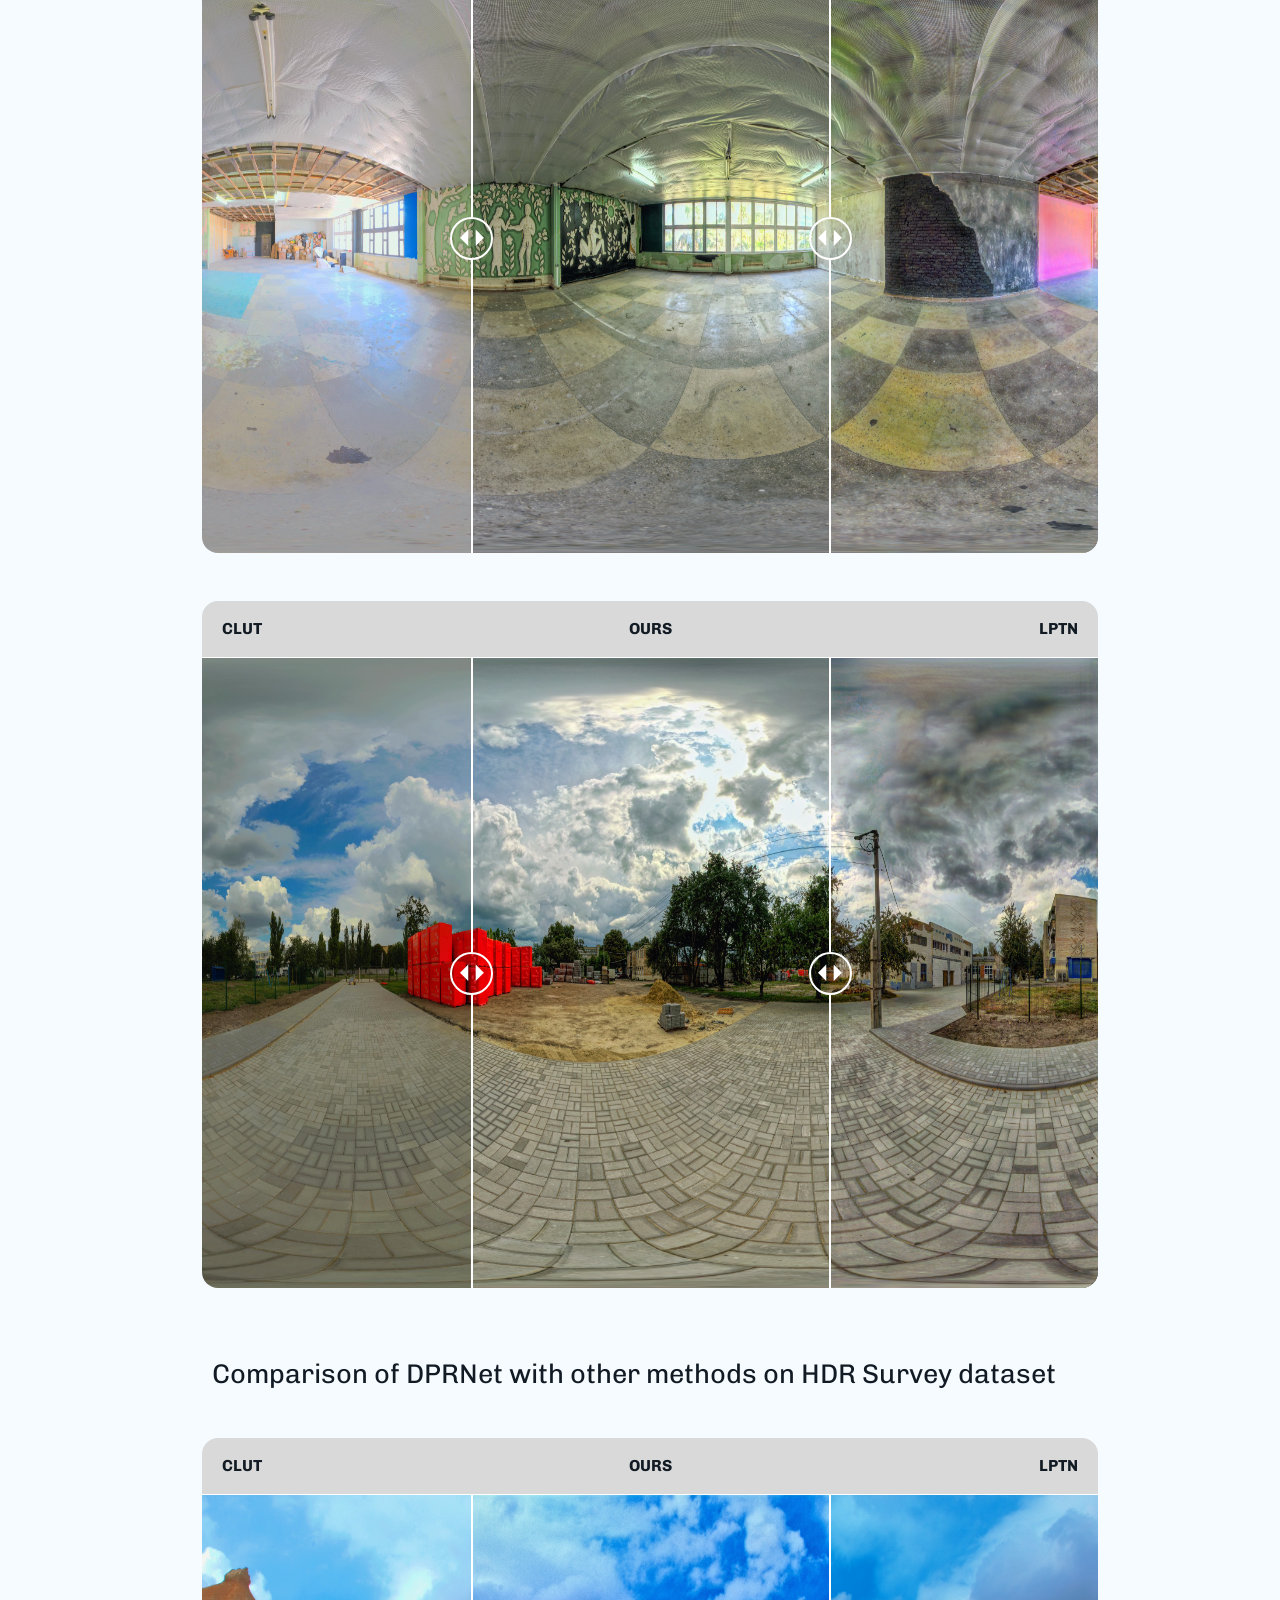
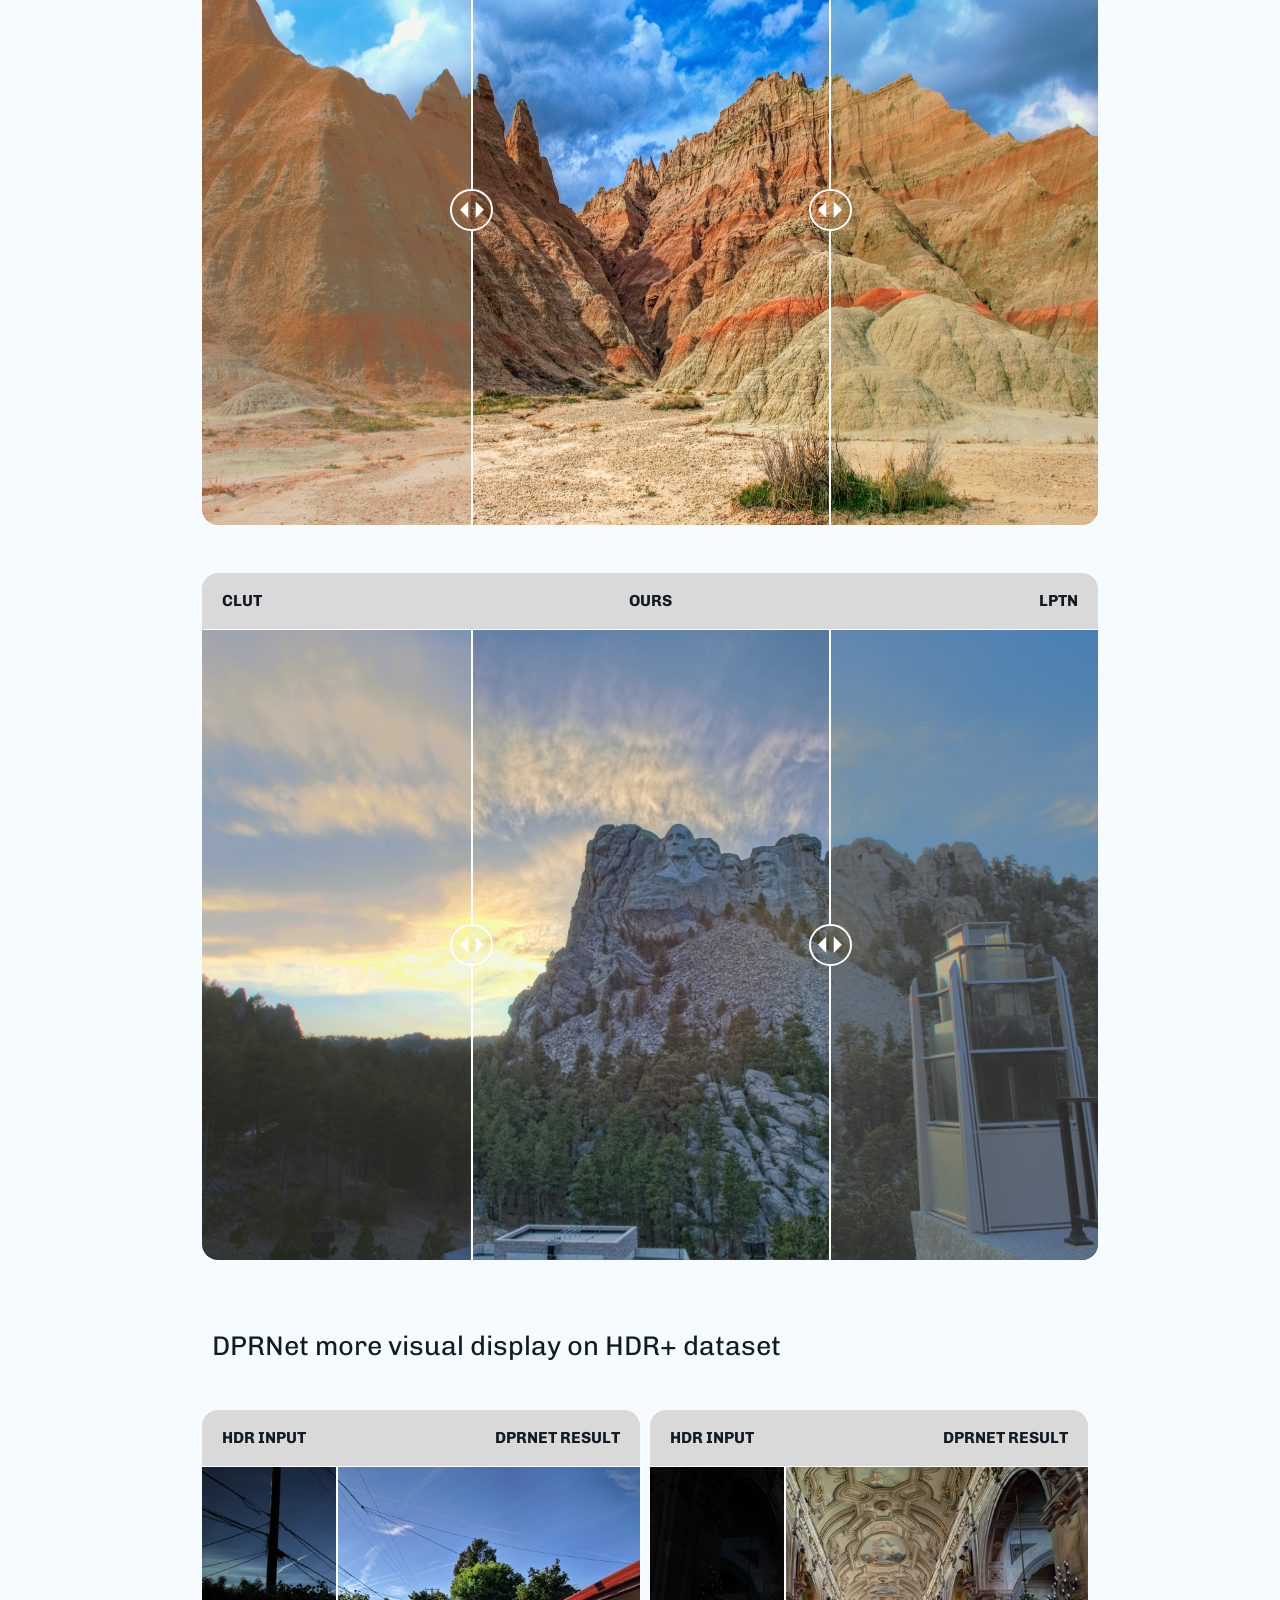
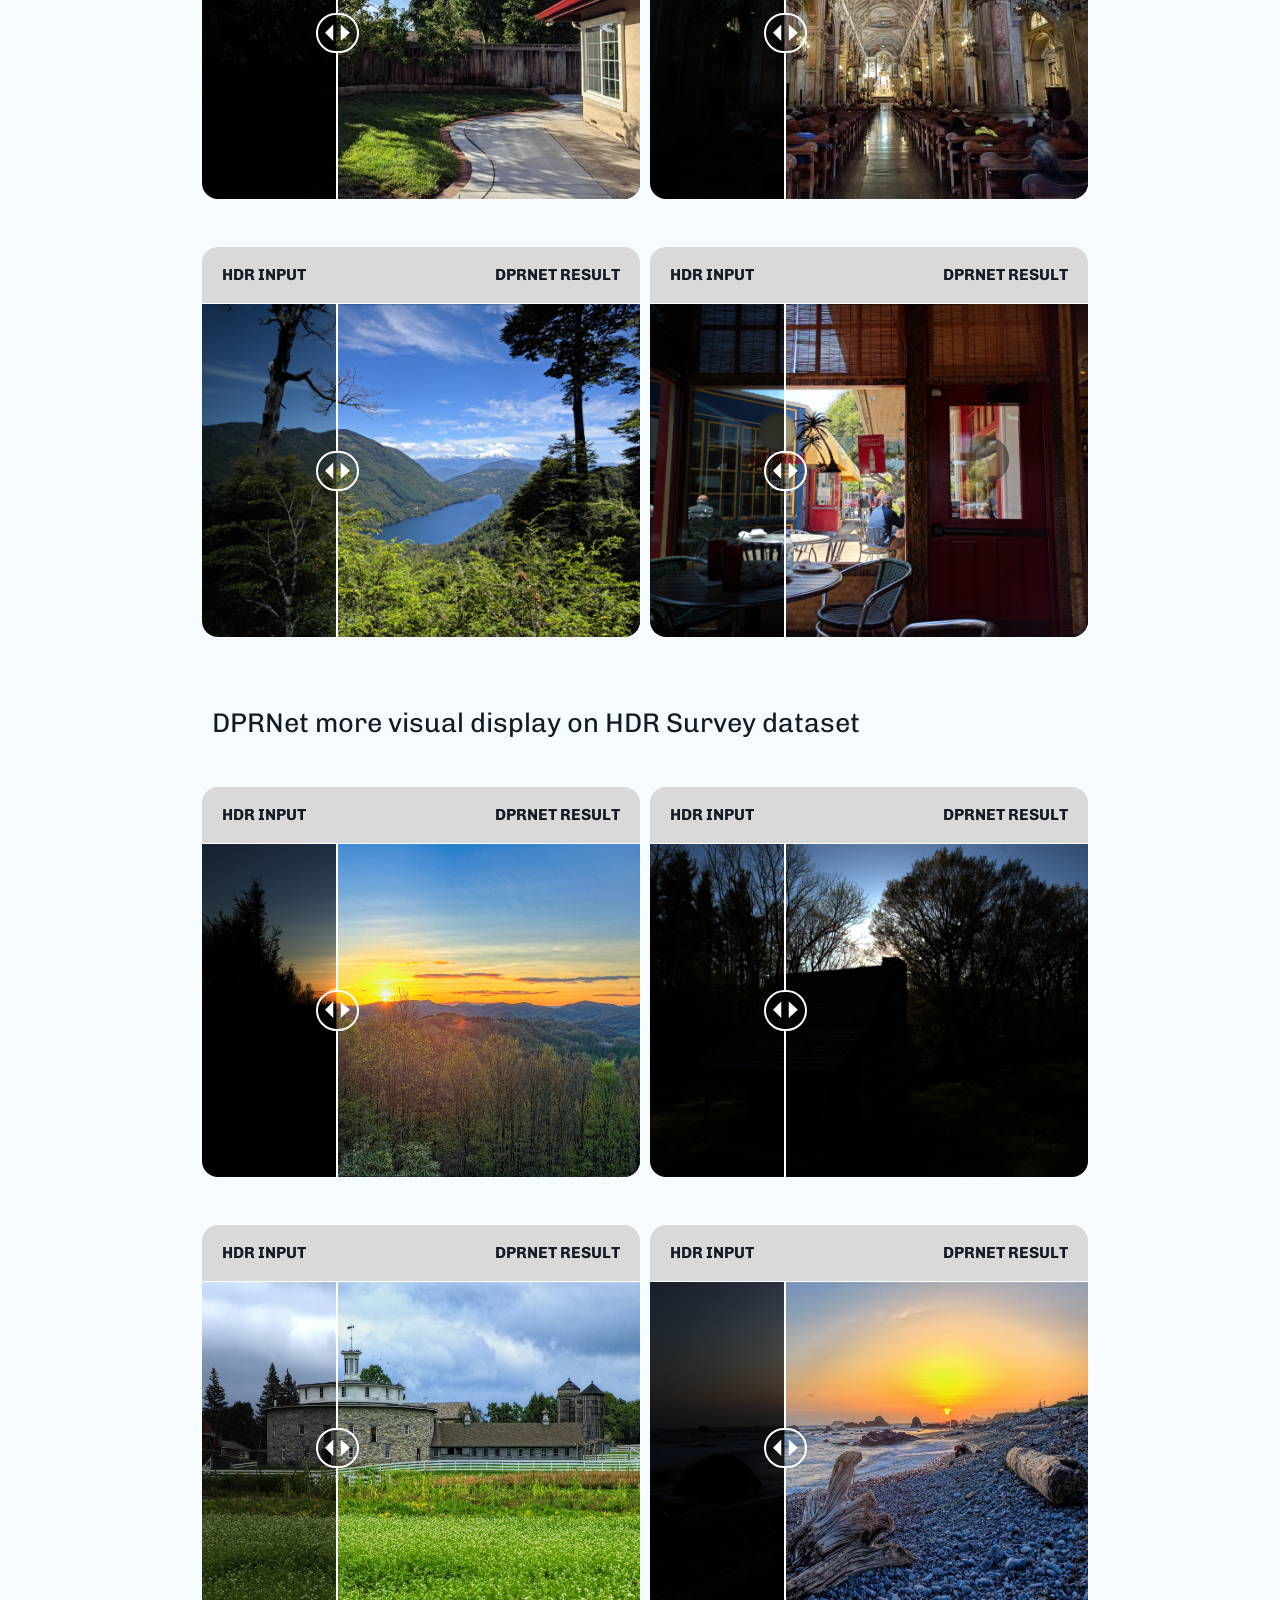
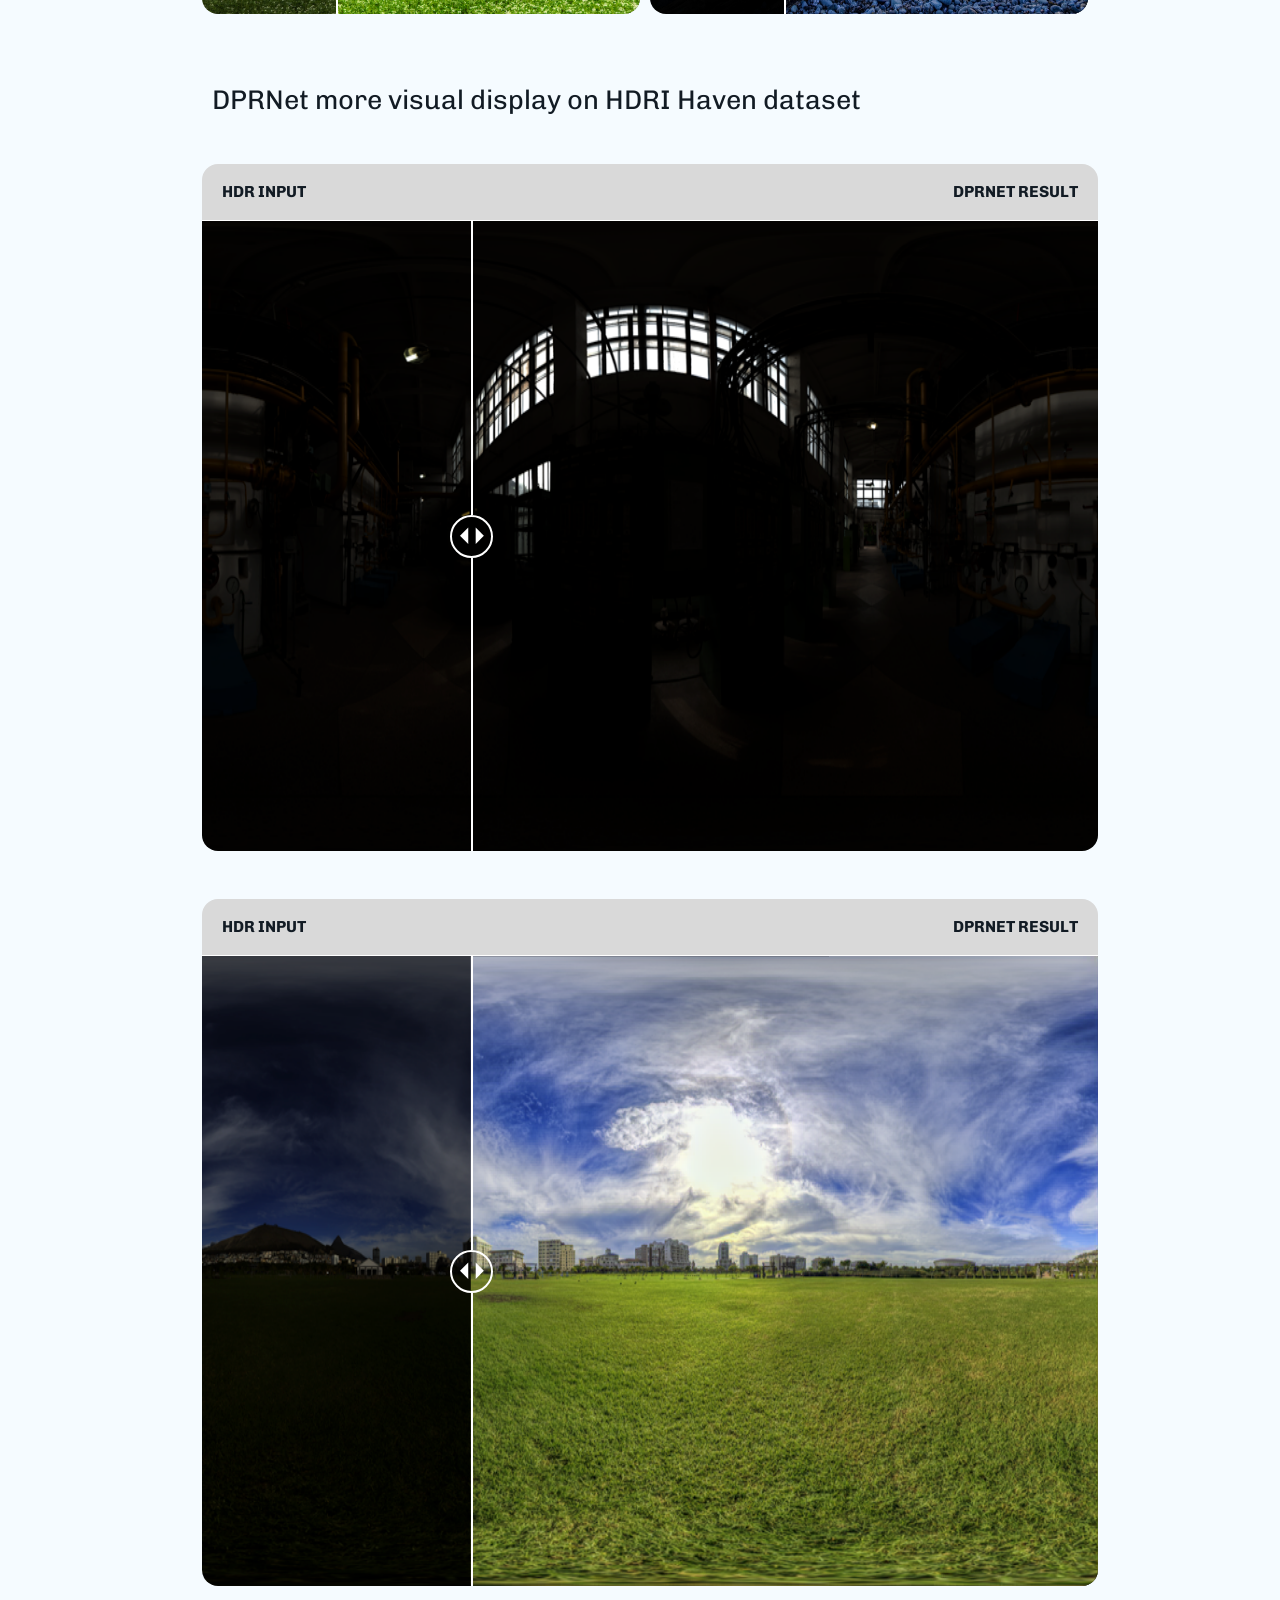
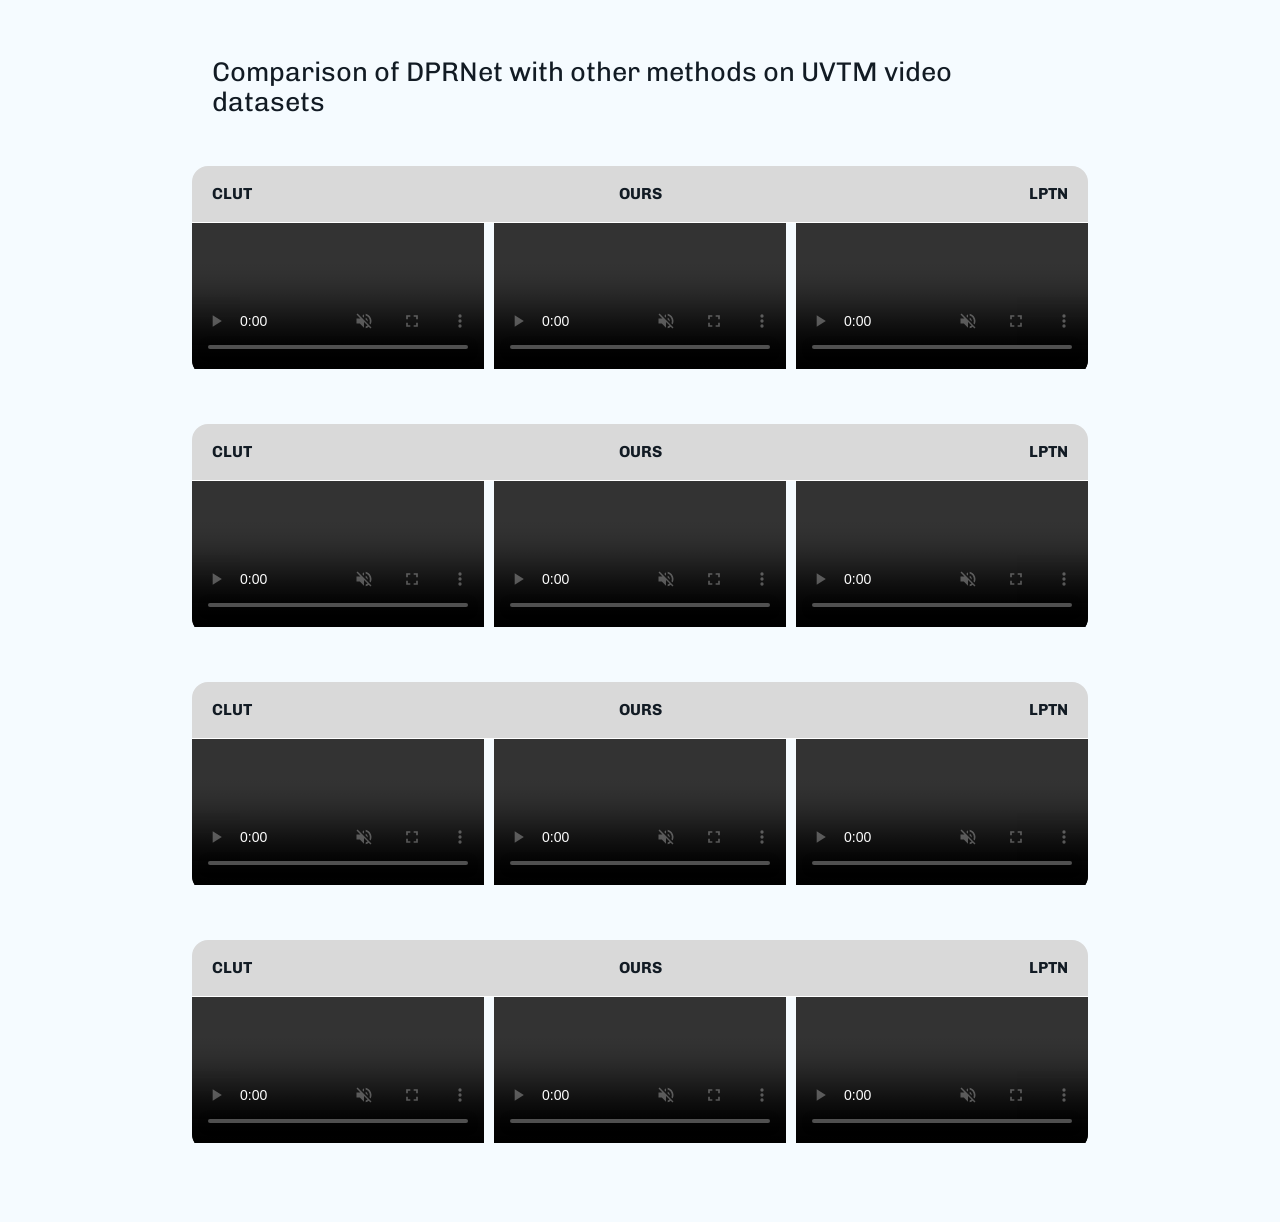
==== commit ab812e4e: "Add files via upload" ====
--- a/index.html
+++ b/index.html
@@ -8,6 +8,7 @@
       outline: none;
     }
 
+
     #zz .splitter_component {
       width: 35vw;
       height: 26vw;
@@ -19,7 +20,7 @@
     }
 
     #zz .example_wrapper.is-1 {
-      width: 70vw;
+      width: 35vw;
     }
   </style>
   <title>DPRNet</title>
@@ -68,8 +69,6 @@
 
       <!-- 标题 -->
       <section class="section_example">
-        <div class="padding-0">
-          <div class="container-large">
             <div class="padding-section-example">
               <div class="example_component">
                 <div class="example_info_wrapper">
@@ -82,25 +81,319 @@
                 </div>
               </div>
             </div>
-          </div>
-        </div>
       </section>
 
       <!-- hdr+ 480p -->
       <section class="section_example" id="zz">
-        <div class="padding-0">
-          <div class="container-large">
+
+          <div class="padding-section-example">
+            <div class="example_component">
+
+              <!-- 标题 -->
+              <div class="example_info_wrapper">
+                <div class="example_info_title-wrapper">
+                  <h3>Comparison of DPRNet with other methods on HDR+ 480p dataset</h3>
+                </div>
+              </div>
+              
+              
+              <div style="display: flex;">
+                <!-- 场景1 -->
+                <div class="example_wrapper is-1" style="margin-left: 10px;">
+                  <div class="example_title_wrapper">
+                    <div class="text-style-example-title">
+                      <h6>CLUT</h6>
+                    </div>
+                    <div class="text-style-example-title">
+                      <h6>Ours</h6>
+                    </div>
+                    <div class="text-style-example-title">
+                      <h6>LPTN</h6>
+                    </div>
+                  </div>
+
+                  <div class="w-dyn-list">
+                    <div role="list" class="w-dyn-items">
+                      <div dc-splitter="splitter" role="listitem" class="splitter_component w-dyn-item">
+                        <div dc-splitter="before" class="splitter_before"
+                          style="pointer-events: none; user-select: none;">
+                          <img loading="lazy" alt="Before" src="images/hdrplus480p/a1.jpg"
+                            sizes="(max-width: 767px) 90vw, (max-width: 991px) 80vw, 70vw"
+                            srcset="./images/hdrplus480p/a1.jpg 500w, ./images/hdrplus480p/a1.jpg 800w, ./images/hdrplus480p/a1.jpg 1024w"
+                            class="splitter_image">
+                        </div>
+                        <div dc-splitter="center" class="spliter_center"
+                          style="pointer-events: none; user-select: none;">
+                          <img src="images/hdrplus480p/a2.jpg" loading="lazy" alt="center"
+                            sizes="(max-width: 767px) 90vw, (max-width: 991px) 85vw, 70vw"
+                            srcset="./images/hdrplus480p/a2.jpg 500w, ./images/hdrplus480p/a2.jpg 800w, ./images/hdrplus480p/a2.jpg 1024w"
+                            class="splitter_image is-after">
+                        </div>
+                        <div dc-splitter="after" class="spliter_after is-1"
+                          style="pointer-events: none; user-select: none;">
+                          <img loading="lazy" alt="Before" src="images/hdrplus480p/a3.jpg"
+                            sizes="(max-width: 767px) 90vw, (max-width: 991px) 80vw, 70vw"
+                            srcset="./images/hdrplus480p/a3.jpg 500w, ./images/hdrplus480p/a3.jpg 800w, ./images/hdrplus480p/a3.jpg 1024w"
+                            class="splitter_image is-after">
+                        </div>  
+                        <div dc-splitter="handle" class="splitter_handle-component is-1 is-transparent"
+                          style="left: 30%;">
+                          <div class="splitter_handle-wrapper">
+                            <div class="splitter_handle-line"></div>
+                            <div class="splitter_handle-circle is-1">
+                              <img src="images/644d578bee5cb512ee3affda_left-arrow.svg" loading="lazy"
+                                alt="left arrow icon" class="arrow-image">
+                              <img src="images/644d578bee5cb502543affd9_right-arrow.svg" loading="lazy"
+                                alt="right arrow icon" class="arrow-image">
+                            </div>
+                            <div class="splitter_handle-line"></div>
+                          </div>
+                        </div>
+                        <div dc-splitter="handle" class="splitter_handle-component is-4 is-transparent"
+                          style="left: 70%;">
+                          <div class="splitter_handle-wrapper">
+                            <div class="splitter_handle-line"></div>
+                            <div class="splitter_handle-circle is-1">
+                              <img src="images/644d578bee5cb512ee3affda_left-arrow.svg" loading="lazy"
+                                alt="left arrow icon" class="arrow-image">
+                              <img src="images/644d578bee5cb502543affd9_right-arrow.svg" loading="lazy"
+                                alt="right arrow icon" class="arrow-image">
+                            </div>
+                            <div class="splitter_handle-line"></div>
+                          </div>
+                        </div>
+                      </div>
+                    </div>
+                  </div>
+                </div>
+
+                <!-- 场景2 -->
+                <div class="example_wrapper is-1" style="margin-left: 10px;">
+                  <div class="example_title_wrapper">
+                    <div class="text-style-example-title">
+                      <h6>CLUT</h6>
+                    </div>
+                    <div class="text-style-example-title">
+                      <h6>Ours</h6>
+                    </div>
+                    <div class="text-style-example-title">
+                      <h6>LPTN</h6>
+                    </div>
+                  </div>
+
+                  <div class="w-dyn-list">
+                    <div role="list" class="w-dyn-items">
+                      <div dc-splitter="splitter" role="listitem" class="splitter_component w-dyn-item">
+                        <div dc-splitter="before" class="splitter_before"
+                          style="pointer-events: none; user-select: none;">
+                          <img loading="lazy" alt="Before" src="images/hdrplus480p/c1.jpg"
+                            sizes="(max-width: 767px) 90vw, (max-width: 991px) 80vw, 70vw"
+                            srcset="./images/hdrplus480p/c1.jpg 500w, ./images/hdrplus480p/c1.jpg 800w, ./images/hdrplus480p/c1.jpg 1024w"
+                            class="splitter_image">
+                        </div>
+                        <div dc-splitter="center" class="spliter_center"
+                          style="pointer-events: none; user-select: none;">
+                          <img src="images/hdrplus480p/c2.jpg" loading="lazy" alt="center"
+                            sizes="(max-width: 767px) 90vw, (max-width: 991px) 85vw, 70vw"
+                            srcset="./images/hdrplus480p/c2.jpg 500w, ./images/hdrplus480p/c2.jpg 800w, ./images/hdrplus480p/c2.jpg 1024w"
+                            class="splitter_image is-after">
+                        </div>
+                        <div dc-splitter="after" class="spliter_after is-1"
+                          style="pointer-events: none; user-select: none;">
+                          <img loading="lazy" alt="Before" src="images/hdrplus480p/c3.jpg"
+                            sizes="(max-width: 767px) 90vw, (max-width: 991px) 80vw, 70vw"
+                            srcset="./images/hdrplus480p/c3.jpg 500w, ./images/hdrplus480p/c3.jpg 800w, ./images/hdrplus480p/c3.jpg 1024w"
+                            class="splitter_image is-after">
+                        </div>
+                        <div dc-splitter="handle" class="splitter_handle-component is-1 is-transparent"
+                          style="left: 30%;">
+                          <div class="splitter_handle-wrapper">
+                            <div class="splitter_handle-line"></div>
+                            <div class="splitter_handle-circle is-1">
+                              <img src="images/644d578bee5cb512ee3affda_left-arrow.svg" loading="lazy"
+                                alt="left arrow icon" class="arrow-image">
+                              <img src="images/644d578bee5cb502543affd9_right-arrow.svg" loading="lazy"
+                                alt="right arrow icon" class="arrow-image">
+                            </div>
+                            <div class="splitter_handle-line"></div>
+                          </div>
+                        </div>
+                        <div dc-splitter="handle" class="splitter_handle-component is-4 is-transparent"
+                          style="left: 70%;">
+                          <div class="splitter_handle-wrapper">
+                            <div class="splitter_handle-line"></div>
+                            <div class="splitter_handle-circle is-1">
+                              <img src="images/644d578bee5cb512ee3affda_left-arrow.svg" loading="lazy"
+                                alt="left arrow icon" class="arrow-image">
+                              <img src="images/644d578bee5cb502543affd9_right-arrow.svg" loading="lazy"
+                                alt="right arrow icon" class="arrow-image">
+                            </div>
+                            <div class="splitter_handle-line"></div>
+                          </div>
+                        </div>
+                      </div>
+                    </div>
+                  </div>
+                </div>
+              </div>
+
+              <div style="display: flex;">
+                <!-- 场景3 -->
+                <div class="example_wrapper is-1" style="margin-left: 10px;">
+                  <div class="example_title_wrapper">
+                    <div class="text-style-example-title">
+                      <h6>CLUT</h6>
+                    </div>
+                    <div class="text-style-example-title">
+                      <h6>Ours</h6>
+                    </div>
+                    <div class="text-style-example-title">
+                      <h6>LPTN</h6>
+                    </div>
+                  </div>
+
+                  <div class="w-dyn-list">
+                    <div role="list" class="w-dyn-items">
+                      <div dc-splitter="splitter" role="listitem" class="splitter_component w-dyn-item">
+                        <div dc-splitter="before" class="splitter_before"
+                          style="pointer-events: none; user-select: none;">
+                          <img loading="lazy" alt="Before" src="images/hdrplus480p/b1.jpg"
+                            sizes="(max-width: 767px) 90vw, (max-width: 991px) 80vw, 70vw"
+                            srcset="./images/hdrplus480p/b1.jpg 500w, ./images/hdrplus480p/b1.jpg 800w, ./images/hdrplus480p/b1.jpg 1024w"
+                            class="splitter_image">
+                        </div>
+                        <div dc-splitter="center" class="spliter_center"
+                          style="pointer-events: none; user-select: none;">
+                          <img src="images/hdrplus480p/b2.jpg" loading="lazy" alt="center"
+                            sizes="(max-width: 767px) 90vw, (max-width: 991px) 85vw, 70vw"
+                            srcset="./images/hdrplus480p/b2.jpg 500w, ./images/hdrplus480p/b2.jpg 800w, ./images/hdrplus480p/b2.jpg 1024w"
+                            class="splitter_image is-after">
+                        </div>
+                        <div dc-splitter="after" class="spliter_after is-1"
+                          style="pointer-events: none; user-select: none;">
+                          <img loading="lazy" alt="Before" src="images/hdrplus480p/b3.jpg"
+                            sizes="(max-width: 767px) 90vw, (max-width: 991px) 80vw, 70vw"
+                            srcset="./images/hdrplus480p/b3.jpg 500w, ./images/hdrplus480p/b3.jpg 800w, ./images/hdrplus480p/b3.jpg 1024w"
+                            class="splitter_image is-after">
+                        </div>
+                        <div dc-splitter="handle" class="splitter_handle-component is-1 is-transparent"
+                          style="left: 30%;">
+                          <div class="splitter_handle-wrapper">
+                            <div class="splitter_handle-line"></div>
+                            <div class="splitter_handle-circle is-1">
+                              <img src="images/644d578bee5cb512ee3affda_left-arrow.svg" loading="lazy"
+                                alt="left arrow icon" class="arrow-image">
+                              <img src="images/644d578bee5cb502543affd9_right-arrow.svg" loading="lazy"
+                                alt="right arrow icon" class="arrow-image">
+                            </div>
+                            <div class="splitter_handle-line"></div>
+                          </div>
+                        </div>
+                        <div dc-splitter="handle" class="splitter_handle-component is-4 is-transparent"
+                          style="left: 70%;">
+                          <div class="splitter_handle-wrapper">
+                            <div class="splitter_handle-line"></div>
+                            <div class="splitter_handle-circle is-1">
+                              <img src="images/644d578bee5cb512ee3affda_left-arrow.svg" loading="lazy"
+                                alt="left arrow icon" class="arrow-image">
+                              <img src="images/644d578bee5cb502543affd9_right-arrow.svg" loading="lazy"
+                                alt="right arrow icon" class="arrow-image">
+                            </div>
+                            <div class="splitter_handle-line"></div>
+                          </div>
+                        </div>
+                      </div>
+                    </div>
+                  </div>
+                </div>
+
+                <!-- 场景4 -->
+                <div class="example_wrapper is-1" style="margin-left: 10px;">
+                  <div class="example_title_wrapper">
+                    <div class="text-style-example-title">
+                      <h6>CLUT</h6>
+                    </div>
+                    <div class="text-style-example-title">
+                      <h6>Ours</h6>
+                    </div>
+                    <div class="text-style-example-title">
+                      <h6>LPTN</h6>
+                    </div>
+                  </div>
+
+                  <div class="w-dyn-list">
+                    <div role="list" class="w-dyn-items">
+                      <div dc-splitter="splitter" role="listitem" class="splitter_component w-dyn-item">
+                        <div dc-splitter="before" class="splitter_before"
+                          style="pointer-events: none; user-select: none;">
+                          <img loading="lazy" alt="Before" src="images/hdrplus480p/d1.jpg"
+                            sizes="(max-width: 767px) 90vw, (max-width: 991px) 80vw, 70vw"
+                            srcset="./images/hdrplus480p/d1.jpg 500w, ./images/hdrplus480p/d1.jpg 800w, ./images/hdrplus480p/d1.jpg 1024w"
+                            class="splitter_image">
+                        </div>
+                        <div dc-splitter="center" class="spliter_center"
+                          style="pointer-events: none; user-select: none;">
+                          <img src="images/hdrplus480p/d2.jpg" loading="lazy" alt="center"
+                            sizes="(max-width: 767px) 90vw, (max-width: 991px) 85vw, 70vw"
+                            srcset="./images/hdrplus480p/d2.jpg 500w, ./images/hdrplus480p/d2.jpg 800w, ./images/hdrplus480p/d2.jpg 1024w"
+                            class="splitter_image is-after">
+                        </div>
+                        <div dc-splitter="after" class="spliter_after is-1"
+                          style="pointer-events: none; user-select: none;">
+                          <img loading="lazy" alt="Before" src="images/hdrplus480p/d3.jpg"
+                            sizes="(max-width: 767px) 90vw, (max-width: 991px) 80vw, 70vw"
+                            srcset="./images/hdrplus480p/d3.jpg 500w, ./images/hdrplus480p/d3.jpg 800w, ./images/hdrplus480p/d3.jpg 1024w"
+                            class="splitter_image is-after">
+                        </div>
+                        <div dc-splitter="handle" class="splitter_handle-component is-1 is-transparent"
+                          style="left: 30%;">
+                          <div class="splitter_handle-wrapper">
+                            <div class="splitter_handle-line"></div>
+                            <div class="splitter_handle-circle is-1">
+                              <img src="images/644d578bee5cb512ee3affda_left-arrow.svg" loading="lazy"
+                                alt="left arrow icon" class="arrow-image">
+                              <img src="images/644d578bee5cb502543affd9_right-arrow.svg" loading="lazy"
+                                alt="right arrow icon" class="arrow-image">
+                            </div>
+                            <div class="splitter_handle-line"></div>
+                          </div>
+                        </div>
+                        <div dc-splitter="handle" class="splitter_handle-component is-4 is-transparent"
+                          style="left: 70%;">
+                          <div class="splitter_handle-wrapper">
+                            <div class="splitter_handle-line"></div>
+                            <div class="splitter_handle-circle is-1">
+                              <img src="images/644d578bee5cb512ee3affda_left-arrow.svg" loading="lazy"
+                                alt="left arrow icon" class="arrow-image">
+                              <img src="images/644d578bee5cb502543affd9_right-arrow.svg" loading="lazy"
+                                alt="right arrow icon" class="arrow-image">
+                            </div>
+                            <div class="splitter_handle-line"></div>
+                          </div>
+                        </div>
+                      </div>
+                    </div>
+                  </div>
+                </div>
+              </div>
+
+            </div>
+          </div>
+
+      </section>
+
+      <!-- hdr+ 4k -->
+      <section class="section_example" id="zz"> 
             <div class="padding-section-example">
               <div class="example_component">
 
                 <!-- 标题 -->
                 <div class="example_info_wrapper">
                   <div class="example_info_title-wrapper">
-                    <h3>Comparison of DPRNet with other methods on HDR+ 480p dataset</h3>
-                  </div>
-                </div>
-                
-                
+                    <h3>Comparison of DPRNet with other methods on HDR+ 4k dataset</h3>
+                  </div>
+                </div>
+
                 <div style="display: flex;">
                   <!-- 场景1 -->
                   <div class="example_wrapper is-1" style="margin-left: 10px;">
@@ -121,25 +414,25 @@
                         <div dc-splitter="splitter" role="listitem" class="splitter_component w-dyn-item">
                           <div dc-splitter="before" class="splitter_before"
                             style="pointer-events: none; user-select: none;">
-                            <img loading="lazy" alt="Before" src="images/hdrplus480p/a1.jpg"
+                            <img loading="lazy" alt="Before" src="images/hdrplus4k/a1.jpg"
                               sizes="(max-width: 767px) 90vw, (max-width: 991px) 80vw, 70vw"
-                              srcset="./images/hdrplus480p/a1.jpg 500w, ./images/hdrplus480p/a1.jpg 800w, ./images/hdrplus480p/a1.jpg 1024w"
+                              srcset="./images/hdrplus4k/a1.jpg 500w, ./images/hdrplus4k/a1.jpg 800w, ./images/hdrplus4k/a1.jpg 1024w"
                               class="splitter_image">
                           </div>
                           <div dc-splitter="center" class="spliter_center"
                             style="pointer-events: none; user-select: none;">
-                            <img src="images/hdrplus480p/a2.jpg" loading="lazy" alt="center"
+                            <img src="images/hdrplus4k/a2.jpg" loading="lazy" alt="center"
                               sizes="(max-width: 767px) 90vw, (max-width: 991px) 85vw, 70vw"
-                              srcset="./images/hdrplus480p/a2.jpg 500w, ./images/hdrplus480p/a2.jpg 800w, ./images/hdrplus480p/a2.jpg 1024w"
+                              srcset="./images/hdrplus4k/a2.jpg 500w, ./images/hdrplus4k/a2.jpg 800w, ./images/hdrplus4k/a2.jpg 1024w"
                               class="splitter_image is-after">
                           </div>
                           <div dc-splitter="after" class="spliter_after is-1"
                             style="pointer-events: none; user-select: none;">
-                            <img loading="lazy" alt="Before" src="images/hdrplus480p/a3.jpg"
+                            <img loading="lazy" alt="Before" src="images/hdrplus4k/a3.jpg"
                               sizes="(max-width: 767px) 90vw, (max-width: 991px) 80vw, 70vw"
-                              srcset="./images/hdrplus480p/a3.jpg 500w, ./images/hdrplus480p/a3.jpg 800w, ./images/hdrplus480p/a3.jpg 1024w"
+                              srcset="./images/hdrplus4k/a3.jpg 500w, ./images/hdrplus4k/a3.jpg 800w, ./images/hdrplus4k/a3.jpg 1024w"
                               class="splitter_image is-after">
-                          </div>  
+                          </div>
                           <div dc-splitter="handle" class="splitter_handle-component is-1 is-transparent"
                             style="left: 30%;">
                             <div class="splitter_handle-wrapper">
@@ -170,7 +463,6 @@
                       </div>
                     </div>
                   </div>
-
                   <!-- 场景2 -->
                   <div class="example_wrapper is-1" style="margin-left: 10px;">
                     <div class="example_title_wrapper">
@@ -190,23 +482,23 @@
                         <div dc-splitter="splitter" role="listitem" class="splitter_component w-dyn-item">
                           <div dc-splitter="before" class="splitter_before"
                             style="pointer-events: none; user-select: none;">
-                            <img loading="lazy" alt="Before" src="images/hdrplus480p/c1.jpg"
+                            <img loading="lazy" alt="Before" src="images/hdrplus4k/b1.jpg"
                               sizes="(max-width: 767px) 90vw, (max-width: 991px) 80vw, 70vw"
-                              srcset="./images/hdrplus480p/c1.jpg 500w, ./images/hdrplus480p/c1.jpg 800w, ./images/hdrplus480p/c1.jpg 1024w"
+                              srcset="./images/hdrplus4k/b1.jpg 500w, ./images/hdrplus4k/b1.jpg 800w, ./images/hdrplus4k/b1.jpg 1024w"
                               class="splitter_image">
                           </div>
                           <div dc-splitter="center" class="spliter_center"
                             style="pointer-events: none; user-select: none;">
-                            <img src="images/hdrplus480p/c2.jpg" loading="lazy" alt="center"
+                            <img src="images/hdrplus4k/b2.jpg" loading="lazy" alt="center"
                               sizes="(max-width: 767px) 90vw, (max-width: 991px) 85vw, 70vw"
-                              srcset="./images/hdrplus480p/c2.jpg 500w, ./images/hdrplus480p/c2.jpg 800w, ./images/hdrplus480p/c2.jpg 1024w"
+                              srcset="./images/hdrplus4k/b2.jpg 500w, ./images/hdrplus4k/b2.jpg 800w, ./images/hdrplus4k/b2.jpg 1024w"
                               class="splitter_image is-after">
                           </div>
                           <div dc-splitter="after" class="spliter_after is-1"
                             style="pointer-events: none; user-select: none;">
-                            <img loading="lazy" alt="Before" src="images/hdrplus480p/c3.jpg"
+                            <img loading="lazy" alt="Before" src="images/hdrplus4k/b3.jpg"
                               sizes="(max-width: 767px) 90vw, (max-width: 991px) 80vw, 70vw"
-                              srcset="./images/hdrplus480p/c3.jpg 500w, ./images/hdrplus480p/c3.jpg 800w, ./images/hdrplus480p/c3.jpg 1024w"
+                              srcset="./images/hdrplus4k/b3.jpg 500w, ./images/hdrplus4k/b3.jpg 800w, ./images/hdrplus4k/b3.jpg 1024w"
                               class="splitter_image is-after">
                           </div>
                           <div dc-splitter="handle" class="splitter_handle-component is-1 is-transparent"
@@ -261,23 +553,23 @@
                         <div dc-splitter="splitter" role="listitem" class="splitter_component w-dyn-item">
                           <div dc-splitter="before" class="splitter_before"
                             style="pointer-events: none; user-select: none;">
-                            <img loading="lazy" alt="Before" src="images/hdrplus480p/b1.jpg"
+                            <img loading="lazy" alt="Before" src="images/hdrplus4k/c1.jpg"
                               sizes="(max-width: 767px) 90vw, (max-width: 991px) 80vw, 70vw"
-                              srcset="./images/hdrplus480p/b1.jpg 500w, ./images/hdrplus480p/b1.jpg 800w, ./images/hdrplus480p/b1.jpg 1024w"
+                              srcset="./images/hdrplus4k/c1.jpg 500w, ./images/hdrplus4k/c1.jpg 800w, ./images/hdrplus4k/c1.jpg 1024w"
                               class="splitter_image">
                           </div>
                           <div dc-splitter="center" class="spliter_center"
                             style="pointer-events: none; user-select: none;">
-                            <img src="images/hdrplus480p/b2.jpg" loading="lazy" alt="center"
+                            <img src="images/hdrplus4k/c2.jpg" loading="lazy" alt="center"
                               sizes="(max-width: 767px) 90vw, (max-width: 991px) 85vw, 70vw"
-                              srcset="./images/hdrplus480p/b2.jpg 500w, ./images/hdrplus480p/b2.jpg 800w, ./images/hdrplus480p/b2.jpg 1024w"
+                              srcset="./images/hdrplus4k/c2.jpg 500w, ./images/hdrplus4k/c2.jpg 800w, ./images/hdrplus4k/c2.jpg 1024w"
                               class="splitter_image is-after">
                           </div>
                           <div dc-splitter="after" class="spliter_after is-1"
                             style="pointer-events: none; user-select: none;">
-                            <img loading="lazy" alt="Before" src="images/hdrplus480p/b3.jpg"
+                            <img loading="lazy" alt="Before" src="images/hdrplus4k/c3.jpg"
                               sizes="(max-width: 767px) 90vw, (max-width: 991px) 80vw, 70vw"
-                              srcset="./images/hdrplus480p/b3.jpg 500w, ./images/hdrplus480p/b3.jpg 800w, ./images/hdrplus480p/b3.jpg 1024w"
+                              srcset="./images/hdrplus4k/c3.jpg 500w, ./images/hdrplus4k/c3.jpg 800w, ./images/hdrplus4k/c3.jpg 1024w"
                               class="splitter_image is-after">
                           </div>
                           <div dc-splitter="handle" class="splitter_handle-component is-1 is-transparent"
@@ -330,23 +622,23 @@
                         <div dc-splitter="splitter" role="listitem" class="splitter_component w-dyn-item">
                           <div dc-splitter="before" class="splitter_before"
                             style="pointer-events: none; user-select: none;">
-                            <img loading="lazy" alt="Before" src="images/hdrplus480p/d1.jpg"
+                            <img loading="lazy" alt="Before" src="images/hdrplus4k/d1.jpg"
                               sizes="(max-width: 767px) 90vw, (max-width: 991px) 80vw, 70vw"
-                              srcset="./images/hdrplus480p/d1.jpg 500w, ./images/hdrplus480p/d1.jpg 800w, ./images/hdrplus480p/d1.jpg 1024w"
+                              srcset="./images/hdrplus4k/d1.jpg 500w, ./images/hdrplus4k/d1.jpg 800w, ./images/hdrplus4k/d1.jpg 1024w"
                               class="splitter_image">
                           </div>
                           <div dc-splitter="center" class="spliter_center"
                             style="pointer-events: none; user-select: none;">
-                            <img src="images/hdrplus480p/d2.jpg" loading="lazy" alt="center"
+                            <img src="images/hdrplus4k/d2.jpg" loading="lazy" alt="center"
                               sizes="(max-width: 767px) 90vw, (max-width: 991px) 85vw, 70vw"
-                              srcset="./images/hdrplus480p/d2.jpg 500w, ./images/hdrplus480p/d2.jpg 800w, ./images/hdrplus480p/d2.jpg 1024w"
+                              srcset="./images/hdrplus4k/d2.jpg 500w, ./images/hdrplus4k/d2.jpg 800w, ./images/hdrplus4k/d2.jpg 1024w"
                               class="splitter_image is-after">
                           </div>
                           <div dc-splitter="after" class="spliter_after is-1"
                             style="pointer-events: none; user-select: none;">
-                            <img loading="lazy" alt="Before" src="images/hdrplus480p/d3.jpg"
+                            <img loading="lazy" alt="Before" src="images/hdrplus4k/d3.jpg"
                               sizes="(max-width: 767px) 90vw, (max-width: 991px) 80vw, 70vw"
-                              srcset="./images/hdrplus480p/d3.jpg 500w, ./images/hdrplus480p/d3.jpg 800w, ./images/hdrplus480p/d3.jpg 1024w"
+                              srcset="./images/hdrplus4k/d3.jpg 500w, ./images/hdrplus4k/d3.jpg 800w, ./images/hdrplus4k/d3.jpg 1024w"
                               class="splitter_image is-after">
                           </div>
                           <div dc-splitter="handle" class="splitter_handle-component is-1 is-transparent"
@@ -380,309 +672,10 @@
                     </div>
                   </div>
                 </div>
-
-              </div>
+              </div>
+
             </div>
-          </div>
-        </div>
-      </section>
-
-      <!-- hdr+ 4k -->
-      <section class="section_example" id="zz">
-        <div class="padding-0">
-          <div class="container-large">
-            <div class="padding-section-example">
-              <div class="example_component">
-
-                <!-- 标题 -->
-                <div class="example_info_wrapper">
-                  <div class="example_info_title-wrapper">
-                    <h3>Comparison of DPRNet with other methods on HDR+ 4k dataset</h3>
-                  </div>
-                </div>
-
-                <div style="display: flex;">
-                  <!-- 场景1 -->
-                  <div class="example_wrapper is-1" style="margin-left: 10px;">
-                    <div class="example_title_wrapper">
-                      <div class="text-style-example-title">
-                        <h6>CLUT</h6>
-                      </div>
-                      <div class="text-style-example-title">
-                        <h6>Ours</h6>
-                      </div>
-                      <div class="text-style-example-title">
-                        <h6>LPTN</h6>
-                      </div>
-                    </div>
-
-                    <div class="w-dyn-list">
-                      <div role="list" class="w-dyn-items">
-                        <div dc-splitter="splitter" role="listitem" class="splitter_component w-dyn-item">
-                          <div dc-splitter="before" class="splitter_before"
-                            style="pointer-events: none; user-select: none;">
-                            <img loading="lazy" alt="Before" src="images/hdrplus4k/a1.jpg"
-                              sizes="(max-width: 767px) 90vw, (max-width: 991px) 80vw, 70vw"
-                              srcset="./images/hdrplus4k/a1.jpg 500w, ./images/hdrplus4k/a1.jpg 800w, ./images/hdrplus4k/a1.jpg 1024w"
-                              class="splitter_image">
-                          </div>
-                          <div dc-splitter="center" class="spliter_center"
-                            style="pointer-events: none; user-select: none;">
-                            <img src="images/hdrplus4k/a2.jpg" loading="lazy" alt="center"
-                              sizes="(max-width: 767px) 90vw, (max-width: 991px) 85vw, 70vw"
-                              srcset="./images/hdrplus4k/a2.jpg 500w, ./images/hdrplus4k/a2.jpg 800w, ./images/hdrplus4k/a2.jpg 1024w"
-                              class="splitter_image is-after">
-                          </div>
-                          <div dc-splitter="after" class="spliter_after is-1"
-                            style="pointer-events: none; user-select: none;">
-                            <img loading="lazy" alt="Before" src="images/hdrplus4k/a3.jpg"
-                              sizes="(max-width: 767px) 90vw, (max-width: 991px) 80vw, 70vw"
-                              srcset="./images/hdrplus4k/a3.jpg 500w, ./images/hdrplus4k/a3.jpg 800w, ./images/hdrplus4k/a3.jpg 1024w"
-                              class="splitter_image is-after">
-                          </div>
-                          <div dc-splitter="handle" class="splitter_handle-component is-1 is-transparent"
-                            style="left: 30%;">
-                            <div class="splitter_handle-wrapper">
-                              <div class="splitter_handle-line"></div>
-                              <div class="splitter_handle-circle is-1">
-                                <img src="images/644d578bee5cb512ee3affda_left-arrow.svg" loading="lazy"
-                                  alt="left arrow icon" class="arrow-image">
-                                <img src="images/644d578bee5cb502543affd9_right-arrow.svg" loading="lazy"
-                                  alt="right arrow icon" class="arrow-image">
-                              </div>
-                              <div class="splitter_handle-line"></div>
-                            </div>
-                          </div>
-                          <div dc-splitter="handle" class="splitter_handle-component is-4 is-transparent"
-                            style="left: 70%;">
-                            <div class="splitter_handle-wrapper">
-                              <div class="splitter_handle-line"></div>
-                              <div class="splitter_handle-circle is-1">
-                                <img src="images/644d578bee5cb512ee3affda_left-arrow.svg" loading="lazy"
-                                  alt="left arrow icon" class="arrow-image">
-                                <img src="images/644d578bee5cb502543affd9_right-arrow.svg" loading="lazy"
-                                  alt="right arrow icon" class="arrow-image">
-                              </div>
-                              <div class="splitter_handle-line"></div>
-                            </div>
-                          </div>
-                        </div>
-                      </div>
-                    </div>
-                  </div>
-                  <!-- 场景2 -->
-                  <div class="example_wrapper is-1" style="margin-left: 10px;">
-                    <div class="example_title_wrapper">
-                      <div class="text-style-example-title">
-                        <h6>CLUT</h6>
-                      </div>
-                      <div class="text-style-example-title">
-                        <h6>Ours</h6>
-                      </div>
-                      <div class="text-style-example-title">
-                        <h6>LPTN</h6>
-                      </div>
-                    </div>
-
-                    <div class="w-dyn-list">
-                      <div role="list" class="w-dyn-items">
-                        <div dc-splitter="splitter" role="listitem" class="splitter_component w-dyn-item">
-                          <div dc-splitter="before" class="splitter_before"
-                            style="pointer-events: none; user-select: none;">
-                            <img loading="lazy" alt="Before" src="images/hdrplus4k/b1.jpg"
-                              sizes="(max-width: 767px) 90vw, (max-width: 991px) 80vw, 70vw"
-                              srcset="./images/hdrplus4k/b1.jpg 500w, ./images/hdrplus4k/b1.jpg 800w, ./images/hdrplus4k/b1.jpg 1024w"
-                              class="splitter_image">
-                          </div>
-                          <div dc-splitter="center" class="spliter_center"
-                            style="pointer-events: none; user-select: none;">
-                            <img src="images/hdrplus4k/b2.jpg" loading="lazy" alt="center"
-                              sizes="(max-width: 767px) 90vw, (max-width: 991px) 85vw, 70vw"
-                              srcset="./images/hdrplus4k/b2.jpg 500w, ./images/hdrplus4k/b2.jpg 800w, ./images/hdrplus4k/b2.jpg 1024w"
-                              class="splitter_image is-after">
-                          </div>
-                          <div dc-splitter="after" class="spliter_after is-1"
-                            style="pointer-events: none; user-select: none;">
-                            <img loading="lazy" alt="Before" src="images/hdrplus4k/b3.jpg"
-                              sizes="(max-width: 767px) 90vw, (max-width: 991px) 80vw, 70vw"
-                              srcset="./images/hdrplus4k/b3.jpg 500w, ./images/hdrplus4k/b3.jpg 800w, ./images/hdrplus4k/b3.jpg 1024w"
-                              class="splitter_image is-after">
-                          </div>
-                          <div dc-splitter="handle" class="splitter_handle-component is-1 is-transparent"
-                            style="left: 30%;">
-                            <div class="splitter_handle-wrapper">
-                              <div class="splitter_handle-line"></div>
-                              <div class="splitter_handle-circle is-1">
-                                <img src="images/644d578bee5cb512ee3affda_left-arrow.svg" loading="lazy"
-                                  alt="left arrow icon" class="arrow-image">
-                                <img src="images/644d578bee5cb502543affd9_right-arrow.svg" loading="lazy"
-                                  alt="right arrow icon" class="arrow-image">
-                              </div>
-                              <div class="splitter_handle-line"></div>
-                            </div>
-                          </div>
-                          <div dc-splitter="handle" class="splitter_handle-component is-4 is-transparent"
-                            style="left: 70%;">
-                            <div class="splitter_handle-wrapper">
-                              <div class="splitter_handle-line"></div>
-                              <div class="splitter_handle-circle is-1">
-                                <img src="images/644d578bee5cb512ee3affda_left-arrow.svg" loading="lazy"
-                                  alt="left arrow icon" class="arrow-image">
-                                <img src="images/644d578bee5cb502543affd9_right-arrow.svg" loading="lazy"
-                                  alt="right arrow icon" class="arrow-image">
-                              </div>
-                              <div class="splitter_handle-line"></div>
-                            </div>
-                          </div>
-                        </div>
-                      </div>
-                    </div>
-                  </div>
-                </div>
-
-                <div style="display: flex;">
-                  <!-- 场景3 -->
-                  <div class="example_wrapper is-1" style="margin-left: 10px;">
-                    <div class="example_title_wrapper">
-                      <div class="text-style-example-title">
-                        <h6>CLUT</h6>
-                      </div>
-                      <div class="text-style-example-title">
-                        <h6>Ours</h6>
-                      </div>
-                      <div class="text-style-example-title">
-                        <h6>LPTN</h6>
-                      </div>
-                    </div>
-
-                    <div class="w-dyn-list">
-                      <div role="list" class="w-dyn-items">
-                        <div dc-splitter="splitter" role="listitem" class="splitter_component w-dyn-item">
-                          <div dc-splitter="before" class="splitter_before"
-                            style="pointer-events: none; user-select: none;">
-                            <img loading="lazy" alt="Before" src="images/hdrplus4k/c1.jpg"
-                              sizes="(max-width: 767px) 90vw, (max-width: 991px) 80vw, 70vw"
-                              srcset="./images/hdrplus4k/c1.jpg 500w, ./images/hdrplus4k/c1.jpg 800w, ./images/hdrplus4k/c1.jpg 1024w"
-                              class="splitter_image">
-                          </div>
-                          <div dc-splitter="center" class="spliter_center"
-                            style="pointer-events: none; user-select: none;">
-                            <img src="images/hdrplus4k/c2.jpg" loading="lazy" alt="center"
-                              sizes="(max-width: 767px) 90vw, (max-width: 991px) 85vw, 70vw"
-                              srcset="./images/hdrplus4k/c2.jpg 500w, ./images/hdrplus4k/c2.jpg 800w, ./images/hdrplus4k/c2.jpg 1024w"
-                              class="splitter_image is-after">
-                          </div>
-                          <div dc-splitter="after" class="spliter_after is-1"
-                            style="pointer-events: none; user-select: none;">
-                            <img loading="lazy" alt="Before" src="images/hdrplus4k/c3.jpg"
-                              sizes="(max-width: 767px) 90vw, (max-width: 991px) 80vw, 70vw"
-                              srcset="./images/hdrplus4k/c3.jpg 500w, ./images/hdrplus4k/c3.jpg 800w, ./images/hdrplus4k/c3.jpg 1024w"
-                              class="splitter_image is-after">
-                          </div>
-                          <div dc-splitter="handle" class="splitter_handle-component is-1 is-transparent"
-                            style="left: 30%;">
-                            <div class="splitter_handle-wrapper">
-                              <div class="splitter_handle-line"></div>
-                              <div class="splitter_handle-circle is-1">
-                                <img src="images/644d578bee5cb512ee3affda_left-arrow.svg" loading="lazy"
-                                  alt="left arrow icon" class="arrow-image">
-                                <img src="images/644d578bee5cb502543affd9_right-arrow.svg" loading="lazy"
-                                  alt="right arrow icon" class="arrow-image">
-                              </div>
-                              <div class="splitter_handle-line"></div>
-                            </div>
-                          </div>
-                          <div dc-splitter="handle" class="splitter_handle-component is-4 is-transparent"
-                            style="left: 70%;">
-                            <div class="splitter_handle-wrapper">
-                              <div class="splitter_handle-line"></div>
-                              <div class="splitter_handle-circle is-1">
-                                <img src="images/644d578bee5cb512ee3affda_left-arrow.svg" loading="lazy"
-                                  alt="left arrow icon" class="arrow-image">
-                                <img src="images/644d578bee5cb502543affd9_right-arrow.svg" loading="lazy"
-                                  alt="right arrow icon" class="arrow-image">
-                              </div>
-                              <div class="splitter_handle-line"></div>
-                            </div>
-                          </div>
-                        </div>
-                      </div>
-                    </div>
-                  </div>
-
-                  <!-- 场景4 -->
-                  <div class="example_wrapper is-1" style="margin-left: 10px;">
-                    <div class="example_title_wrapper">
-                      <div class="text-style-example-title">
-                        <h6>CLUT</h6>
-                      </div>
-                      <div class="text-style-example-title">
-                        <h6>Ours</h6>
-                      </div>
-                      <div class="text-style-example-title">
-                        <h6>LPTN</h6>
-                      </div>
-                    </div>
-
-                    <div class="w-dyn-list">
-                      <div role="list" class="w-dyn-items">
-                        <div dc-splitter="splitter" role="listitem" class="splitter_component w-dyn-item">
-                          <div dc-splitter="before" class="splitter_before"
-                            style="pointer-events: none; user-select: none;">
-                            <img loading="lazy" alt="Before" src="images/hdrplus4k/d1.jpg"
-                              sizes="(max-width: 767px) 90vw, (max-width: 991px) 80vw, 70vw"
-                              srcset="./images/hdrplus4k/d1.jpg 500w, ./images/hdrplus4k/d1.jpg 800w, ./images/hdrplus4k/d1.jpg 1024w"
-                              class="splitter_image">
-                          </div>
-                          <div dc-splitter="center" class="spliter_center"
-                            style="pointer-events: none; user-select: none;">
-                            <img src="images/hdrplus4k/d2.jpg" loading="lazy" alt="center"
-                              sizes="(max-width: 767px) 90vw, (max-width: 991px) 85vw, 70vw"
-                              srcset="./images/hdrplus4k/d2.jpg 500w, ./images/hdrplus4k/d2.jpg 800w, ./images/hdrplus4k/d2.jpg 1024w"
-                              class="splitter_image is-after">
-                          </div>
-                          <div dc-splitter="after" class="spliter_after is-1"
-                            style="pointer-events: none; user-select: none;">
-                            <img loading="lazy" alt="Before" src="images/hdrplus4k/d3.jpg"
-                              sizes="(max-width: 767px) 90vw, (max-width: 991px) 80vw, 70vw"
-                              srcset="./images/hdrplus4k/d3.jpg 500w, ./images/hdrplus4k/d3.jpg 800w, ./images/hdrplus4k/d3.jpg 1024w"
-                              class="splitter_image is-after">
-                          </div>
-                          <div dc-splitter="handle" class="splitter_handle-component is-1 is-transparent"
-                            style="left: 30%;">
-                            <div class="splitter_handle-wrapper">
-                              <div class="splitter_handle-line"></div>
-                              <div class="splitter_handle-circle is-1">
-                                <img src="images/644d578bee5cb512ee3affda_left-arrow.svg" loading="lazy"
-                                  alt="left arrow icon" class="arrow-image">
-                                <img src="images/644d578bee5cb502543affd9_right-arrow.svg" loading="lazy"
-                                  alt="right arrow icon" class="arrow-image">
-                              </div>
-                              <div class="splitter_handle-line"></div>
-                            </div>
-                          </div>
-                          <div dc-splitter="handle" class="splitter_handle-component is-4 is-transparent"
-                            style="left: 70%;">
-                            <div class="splitter_handle-wrapper">
-                              <div class="splitter_handle-line"></div>
-                              <div class="splitter_handle-circle is-1">
-                                <img src="images/644d578bee5cb512ee3affda_left-arrow.svg" loading="lazy"
-                                  alt="left arrow icon" class="arrow-image">
-                                <img src="images/644d578bee5cb502543affd9_right-arrow.svg" loading="lazy"
-                                  alt="right arrow icon" class="arrow-image">
-                              </div>
-                              <div class="splitter_handle-line"></div>
-                            </div>
-                          </div>
-                        </div>
-                      </div>
-                    </div>
-                  </div>
-                </div>
-              </div>
-            </div>
-          </div>
-        </div>
+
       </section>
 
       <!-- HDRHeaven480p -->
@@ -1248,477 +1241,469 @@
 
       <!-- 输入输出比较HDR+ -->
       <section class="section_example" id="zz">
-        <div class="padding-0">
-          <div class="container-large">
-            <div class="padding-section-example">
-              <div class="example_component">
-
-                <!-- 标题 -->
-                <div class="example_info_wrapper">
-                  <div class="example_info_title-wrapper">
-                    <h3>DPRNet more visual display on HDR+ dataset</h3>
-                  </div>
-                </div>
-                    
-                <div style="display: flex;">
-                  <!-- 场景1 -->
-                  <div class="example_wrapper is-1" style="margin-left: 10px;">
-                    <div class="example_title_wrapper">
-                      <div class="text-style-example-title">
-                        <h6>HDR INPUT</h6>
-                      </div>
-                      <div class="text-style-example-title">
-                        <h6>DPRNet Result</h6>
-                      </div>
-                    </div>
-                    <!-- 若替换图像，将center和after一起替换为e2 -->
-                    <div class="w-dyn-list">
-                      <div role="list" class="w-dyn-items">
-                        <div dc-splitter="splitter" role="listitem" class="splitter_component w-dyn-item">
-                          <div dc-splitter="before" class="splitter_before"
-                            style="pointer-events: none; user-select: none;">
-                            <img loading="lazy" alt="Before" src="images/hdrplus480p/e1.png"
-                              sizes="(max-width: 767px) 90vw, (max-width: 991px) 80vw, 70vw"
-                              srcset="./images/hdrplus480p/e1.png 500w, ./images/hdrplus480p/e1.png 800w, ./images/hdrplus480p/e1.png 1024w"
-                              class="splitter_image">
-                          </div>
-                          <div dc-splitter="center" class="spliter_center"
-                            style="pointer-events: none; user-select: none;">
-                            <img src="images/hdrplus480p/e2.png" loading="lazy" alt="center"
-                              sizes="(max-width: 767px) 90vw, (max-width: 991px) 85vw, 70vw"
-                              srcset="./images/hdrplus480p/e2.png 500w, ./images/hdrplus480p/e2.png 800w, ./images/hdrplus480p/e2.png 1024w"
-                              class="splitter_image is-after">
-                          </div>
-                          <div dc-splitter="after" class="spliter_after is-1"
-                            style="pointer-events: none; user-select: none;">
-                            <img loading="lazy" alt="Before" src="images/hdrplus480p/e2.png"
-                              sizes="(max-width: 767px) 90vw, (max-width: 991px) 80vw, 70vw"
-                              srcset="./images/hdrplus480p/e2.png 500w, ./images/hdrplus480p/e2.png 800w, ./images/hdrplus480p/e2.png 1024w"
-                              class="splitter_image is-after">
-                          </div>                          
-                          <div dc-splitter="handle" class="splitter_handle-component is-1 is-transparent"
-                            style="left: 30%;">
-                            <div class="splitter_handle-wrapper">
-                              <div class="splitter_handle-line"></div>
-                              <div class="splitter_handle-circle is-1">
-                                <img src="images/644d578bee5cb512ee3affda_left-arrow.svg" loading="lazy"
-                                  alt="left arrow icon" class="arrow-image">
-                                <img src="images/644d578bee5cb502543affd9_right-arrow.svg" loading="lazy"
-                                  alt="right arrow icon" class="arrow-image">
-                              </div>
-                              <div class="splitter_handle-line"></div>
-                            </div>
-                          </div>
-                        </div>
-                      </div>
-                    </div>
-                  </div>
-       
-                  <!-- 场景2 -->
-                  <div class="example_wrapper is-1" style="margin-left: 10px;">
-                    <div class="example_title_wrapper">
-                      <div class="text-style-example-title">
-                        <h6>HDR INPUT</h6>
-                      </div>
-                      <div class="text-style-example-title">
-                        <h6>DPRNet Result</h6>
-                      </div>
-                    </div>
-
-                    <div class="w-dyn-list">
-                      <div role="list" class="w-dyn-items">
-                        <div dc-splitter="splitter" role="listitem" class="splitter_component w-dyn-item">
-                          <div dc-splitter="before" class="splitter_before"
-                            style="pointer-events: none; user-select: none;">
-                            <img loading="lazy" alt="Before" src="images/hdrplus480p/f1.png"
-                              sizes="(max-width: 767px) 90vw, (max-width: 991px) 80vw, 70vw"
-                              srcset="./images/hdrplus480p/f1.png 500w, ./images/hdrplus480p/f1.png 800w, ./images/hdrplus480p/f1.png 1024w"
-                              class="splitter_image">
-                          </div>
-                          <div dc-splitter="center" class="spliter_center"
-                            style="pointer-events: none; user-select: none;">
-                            <img src="images/hdrplus480p/f2.png" loading="lazy" alt="center"
-                              sizes="(max-width: 767px) 90vw, (max-width: 991px) 85vw, 70vw"
-                              srcset="./images/hdrplus480p/f2.png 500w, ./images/hdrplus480p/f2.png 800w, ./images/hdrplus480p/f2.png 1024w"
-                              class="splitter_image is-after">
-                          </div>
-                          <div dc-splitter="after" class="spliter_after is-1"
-                            style="pointer-events: none; user-select: none;">
-                            <img loading="lazy" alt="Before" src="images/hdrplus480p/f2.png"
-                              sizes="(max-width: 767px) 90vw, (max-width: 991px) 80vw, 70vw"
-                              srcset="./images/hdrplus480p/f2.png 500w, ./images/hdrplus480p/f2.png 800w, ./images/hdrplus480p/f2.png 1024w"
-                              class="splitter_image is-after">
-                          </div>                          
-                          <div dc-splitter="handle" class="splitter_handle-component is-1 is-transparent"
-                            style="left: 30%;">
-                            <div class="splitter_handle-wrapper">
-                              <div class="splitter_handle-line"></div>
-                              <div class="splitter_handle-circle is-1">
-                                <img src="images/644d578bee5cb512ee3affda_left-arrow.svg" loading="lazy"
-                                  alt="left arrow icon" class="arrow-image">
-                                <img src="images/644d578bee5cb502543affd9_right-arrow.svg" loading="lazy"
-                                  alt="right arrow icon" class="arrow-image">
-                              </div>
-                              <div class="splitter_handle-line"></div>
-                            </div>
-                          </div>
-                        </div>
-                      </div>
-                    </div>
-                  </div>
-                </div>
-
-
-                <div style="display: flex;">
-                  <!-- 场景3 -->
-                  <div class="example_wrapper is-1" style="margin-left: 10px;">
-                    <div class="example_title_wrapper">
-                      <div class="text-style-example-title">
-                        <h6>HDR INPUT</h6>
-                      </div>
-                      <div class="text-style-example-title">
-                        <h6>DPRNet Result</h6>
-                      </div>
-                    </div>
-
-                    <div class="w-dyn-list">
-                      <div role="list" class="w-dyn-items">
-                        <div dc-splitter="splitter" role="listitem" class="splitter_component w-dyn-item">
-                          <div dc-splitter="before" class="splitter_before"
-                            style="pointer-events: none; user-select: none;">
-                            <img loading="lazy" alt="Before" src="images/hdrplus4k/e1.jpg"
-                              sizes="(max-width: 767px) 90vw, (max-width: 991px) 80vw, 70vw"
-                              srcset="./images/hdrplus4k/e1.jpg 500w, ./images/hdrplus4k/e1.jpg 800w, ./images/hdrplus4k/e1.jpg 1024w"
-                              class="splitter_image">
-                          </div>
-                          <div dc-splitter="center" class="spliter_center"
-                            style="pointer-events: none; user-select: none;">
-                            <img src="images/hdrplus4k/e2.jpg" loading="lazy" alt="center"
-                              sizes="(max-width: 767px) 90vw, (max-width: 991px) 85vw, 70vw"
-                              srcset="./images/hdrplus4k/e2.jpg 500w, ./images/hdrplus4k/e2.jpg 800w, ./images/hdrplus4k/e2.jpg 1024w"
-                              class="splitter_image is-after">
-                          </div>
-                          <div dc-splitter="after" class="spliter_after is-1"
-                            style="pointer-events: none; user-select: none;">
-                            <img loading="lazy" alt="Before" src="images/hdrplus4k/e2.jpg"
-                              sizes="(max-width: 767px) 90vw, (max-width: 991px) 80vw, 70vw"
-                              srcset="./images/hdrplus4k/e2.jpg 500w, ./images/hdrplus4k/e2.jpg 800w, ./images/hdrplus4k/e2.jpg 1024w"
-                              class="splitter_image is-after">
-                          </div>                          
-                          <div dc-splitter="handle" class="splitter_handle-component is-1 is-transparent"
-                            style="left: 30%;">
-                            <div class="splitter_handle-wrapper">
-                              <div class="splitter_handle-line"></div>
-                              <div class="splitter_handle-circle is-1">
-                                <img src="images/644d578bee5cb512ee3affda_left-arrow.svg" loading="lazy"
-                                  alt="left arrow icon" class="arrow-image">
-                                <img src="images/644d578bee5cb502543affd9_right-arrow.svg" loading="lazy"
-                                  alt="right arrow icon" class="arrow-image">
-                              </div>
-                              <div class="splitter_handle-line"></div>
-                            </div>
-                          </div>
-                        </div>
-                      </div>
-                    </div>
-                  </div>
-       
-                  <!-- 场景4 -->
-                  <div class="example_wrapper is-1" style="margin-left: 10px;">
-                    <div class="example_title_wrapper">
-                      <div class="text-style-example-title">
-                        <h6>HDR INPUT</h6>
-                      </div>
-                      <div class="text-style-example-title">
-                        <h6>DPRNet Result</h6>
-                      </div>
-                    </div>
-
-                    <div class="w-dyn-list">
-                      <div role="list" class="w-dyn-items">
-                        <div dc-splitter="splitter" role="listitem" class="splitter_component w-dyn-item">
-                          <div dc-splitter="before" class="splitter_before"
-                            style="pointer-events: none; user-select: none;">
-                            <img loading="lazy" alt="Before" src="images/hdrplus4k/f1.jpg"
-                              sizes="(max-width: 767px) 90vw, (max-width: 991px) 80vw, 70vw"
-                              srcset="./images/hdrplus4k/f1.jpg 500w, ./images/hdrplus4k/f1.jpg 800w, ./images/hdrplus4k/f1.jpg 1024w"
-                              class="splitter_image">
-                          </div>
-                          <div dc-splitter="center" class="spliter_center"
-                            style="pointer-events: none; user-select: none;">
-                            <img src="images/hdrplus4k/f2.jpg" loading="lazy" alt="center"
-                              sizes="(max-width: 767px) 90vw, (max-width: 991px) 85vw, 70vw"
-                              srcset="./images/hdrplus4k/f2.jpg 500w, ./images/hdrplus4k/f2.jpg 800w, ./images/hdrplus4k/f2.jpg 1024w"
-                              class="splitter_image is-after">
-                          </div>
-                          <div dc-splitter="after" class="spliter_after is-1"
-                            style="pointer-events: none; user-select: none;">
-                            <img loading="lazy" alt="Before" src="images/hdrplus4k/f2.jpg"
-                              sizes="(max-width: 767px) 90vw, (max-width: 991px) 80vw, 70vw"
-                              srcset="./images/hdrplus4k/f2.jpg 500w, ./images/hdrplus4k/f2.jpg 800w, ./images/hdrplus4k/f2.jpg 1024w"
-                              class="splitter_image is-after">
-                          </div>                          
-                          <div dc-splitter="handle" class="splitter_handle-component is-1 is-transparent"
-                            style="left: 30%;">
-                            <div class="splitter_handle-wrapper">
-                              <div class="splitter_handle-line"></div>
-                              <div class="splitter_handle-circle is-1">
-                                <img src="images/644d578bee5cb512ee3affda_left-arrow.svg" loading="lazy"
-                                  alt="left arrow icon" class="arrow-image">
-                                <img src="images/644d578bee5cb502543affd9_right-arrow.svg" loading="lazy"
-                                  alt="right arrow icon" class="arrow-image">
-                              </div>
-                              <div class="splitter_handle-line"></div>
-                            </div>
-                          </div>
-                        </div>
-                      </div>
-                    </div>
-                  </div>
-                </div>
-
-              </div>
+          <div class="padding-section-example">
+            <div class="example_component">
+
+              <!-- 标题 -->
+              <div class="example_info_wrapper">
+                <div class="example_info_title-wrapper">
+                  <h3>DPRNet more visual display on HDR+ dataset</h3>
+                </div>
+              </div>
+                  
+              <div style="display: flex;">
+                <!-- 场景1 -->
+                <div class="example_wrapper is-1" style="margin-left: 10px;">
+                  <div class="example_title_wrapper">
+                    <div class="text-style-example-title">
+                      <h6>HDR INPUT</h6>
+                    </div>
+                    <div class="text-style-example-title">
+                      <h6>DPRNet Result</h6>
+                    </div>
+                  </div>
+                  <!-- 若替换图像，将center和after一起替换为e2 -->
+                  <div class="w-dyn-list">
+                    <div role="list" class="w-dyn-items">
+                      <div dc-splitter="splitter" role="listitem" class="splitter_component w-dyn-item">
+                        <div dc-splitter="before" class="splitter_before"
+                          style="pointer-events: none; user-select: none;">
+                          <img loading="lazy" alt="Before" src="images/hdrplus480p/e1.png"
+                            sizes="(max-width: 767px) 90vw, (max-width: 991px) 80vw, 70vw"
+                            srcset="./images/hdrplus480p/e1.png 500w, ./images/hdrplus480p/e1.png 800w, ./images/hdrplus480p/e1.png 1024w"
+                            class="splitter_image">
+                        </div>
+                        <div dc-splitter="center" class="spliter_center"
+                          style="pointer-events: none; user-select: none;">
+                          <img src="images/hdrplus480p/e2.png" loading="lazy" alt="center"
+                            sizes="(max-width: 767px) 90vw, (max-width: 991px) 85vw, 70vw"
+                            srcset="./images/hdrplus480p/e2.png 500w, ./images/hdrplus480p/e2.png 800w, ./images/hdrplus480p/e2.png 1024w"
+                            class="splitter_image is-after">
+                        </div>
+                        <div dc-splitter="after" class="spliter_after is-1"
+                          style="pointer-events: none; user-select: none;">
+                          <img loading="lazy" alt="Before" src="images/hdrplus480p/e2.png"
+                            sizes="(max-width: 767px) 90vw, (max-width: 991px) 80vw, 70vw"
+                            srcset="./images/hdrplus480p/e2.png 500w, ./images/hdrplus480p/e2.png 800w, ./images/hdrplus480p/e2.png 1024w"
+                            class="splitter_image is-after">
+                        </div>                          
+                        <div dc-splitter="handle" class="splitter_handle-component is-1 is-transparent"
+                          style="left: 30%;">
+                          <div class="splitter_handle-wrapper">
+                            <div class="splitter_handle-line"></div>
+                            <div class="splitter_handle-circle is-1">
+                              <img src="images/644d578bee5cb512ee3affda_left-arrow.svg" loading="lazy"
+                                alt="left arrow icon" class="arrow-image">
+                              <img src="images/644d578bee5cb502543affd9_right-arrow.svg" loading="lazy"
+                                alt="right arrow icon" class="arrow-image">
+                            </div>
+                            <div class="splitter_handle-line"></div>
+                          </div>
+                        </div>
+                      </div>
+                    </div>
+                  </div>
+                </div>
+      
+                <!-- 场景2 -->
+                <div class="example_wrapper is-1" style="margin-left: 10px;">
+                  <div class="example_title_wrapper">
+                    <div class="text-style-example-title">
+                      <h6>HDR INPUT</h6>
+                    </div>
+                    <div class="text-style-example-title">
+                      <h6>DPRNet Result</h6>
+                    </div>
+                  </div>
+
+                  <div class="w-dyn-list">
+                    <div role="list" class="w-dyn-items">
+                      <div dc-splitter="splitter" role="listitem" class="splitter_component w-dyn-item">
+                        <div dc-splitter="before" class="splitter_before"
+                          style="pointer-events: none; user-select: none;">
+                          <img loading="lazy" alt="Before" src="images/hdrplus480p/f1.png"
+                            sizes="(max-width: 767px) 90vw, (max-width: 991px) 80vw, 70vw"
+                            srcset="./images/hdrplus480p/f1.png 500w, ./images/hdrplus480p/f1.png 800w, ./images/hdrplus480p/f1.png 1024w"
+                            class="splitter_image">
+                        </div>
+                        <div dc-splitter="center" class="spliter_center"
+                          style="pointer-events: none; user-select: none;">
+                          <img src="images/hdrplus480p/f2.png" loading="lazy" alt="center"
+                            sizes="(max-width: 767px) 90vw, (max-width: 991px) 85vw, 70vw"
+                            srcset="./images/hdrplus480p/f2.png 500w, ./images/hdrplus480p/f2.png 800w, ./images/hdrplus480p/f2.png 1024w"
+                            class="splitter_image is-after">
+                        </div>
+                        <div dc-splitter="after" class="spliter_after is-1"
+                          style="pointer-events: none; user-select: none;">
+                          <img loading="lazy" alt="Before" src="images/hdrplus480p/f2.png"
+                            sizes="(max-width: 767px) 90vw, (max-width: 991px) 80vw, 70vw"
+                            srcset="./images/hdrplus480p/f2.png 500w, ./images/hdrplus480p/f2.png 800w, ./images/hdrplus480p/f2.png 1024w"
+                            class="splitter_image is-after">
+                        </div>                          
+                        <div dc-splitter="handle" class="splitter_handle-component is-1 is-transparent"
+                          style="left: 30%;">
+                          <div class="splitter_handle-wrapper">
+                            <div class="splitter_handle-line"></div>
+                            <div class="splitter_handle-circle is-1">
+                              <img src="images/644d578bee5cb512ee3affda_left-arrow.svg" loading="lazy"
+                                alt="left arrow icon" class="arrow-image">
+                              <img src="images/644d578bee5cb502543affd9_right-arrow.svg" loading="lazy"
+                                alt="right arrow icon" class="arrow-image">
+                            </div>
+                            <div class="splitter_handle-line"></div>
+                          </div>
+                        </div>
+                      </div>
+                    </div>
+                  </div>
+                </div>
+              </div>
+
+
+              <div style="display: flex;">
+                <!-- 场景3 -->
+                <div class="example_wrapper is-1" style="margin-left: 10px;">
+                  <div class="example_title_wrapper">
+                    <div class="text-style-example-title">
+                      <h6>HDR INPUT</h6>
+                    </div>
+                    <div class="text-style-example-title">
+                      <h6>DPRNet Result</h6>
+                    </div>
+                  </div>
+
+                  <div class="w-dyn-list">
+                    <div role="list" class="w-dyn-items">
+                      <div dc-splitter="splitter" role="listitem" class="splitter_component w-dyn-item">
+                        <div dc-splitter="before" class="splitter_before"
+                          style="pointer-events: none; user-select: none;">
+                          <img loading="lazy" alt="Before" src="images/hdrplus4k/e1.jpg"
+                            sizes="(max-width: 767px) 90vw, (max-width: 991px) 80vw, 70vw"
+                            srcset="./images/hdrplus4k/e1.jpg 500w, ./images/hdrplus4k/e1.jpg 800w, ./images/hdrplus4k/e1.jpg 1024w"
+                            class="splitter_image">
+                        </div>
+                        <div dc-splitter="center" class="spliter_center"
+                          style="pointer-events: none; user-select: none;">
+                          <img src="images/hdrplus4k/e2.jpg" loading="lazy" alt="center"
+                            sizes="(max-width: 767px) 90vw, (max-width: 991px) 85vw, 70vw"
+                            srcset="./images/hdrplus4k/e2.jpg 500w, ./images/hdrplus4k/e2.jpg 800w, ./images/hdrplus4k/e2.jpg 1024w"
+                            class="splitter_image is-after">
+                        </div>
+                        <div dc-splitter="after" class="spliter_after is-1"
+                          style="pointer-events: none; user-select: none;">
+                          <img loading="lazy" alt="Before" src="images/hdrplus4k/e2.jpg"
+                            sizes="(max-width: 767px) 90vw, (max-width: 991px) 80vw, 70vw"
+                            srcset="./images/hdrplus4k/e2.jpg 500w, ./images/hdrplus4k/e2.jpg 800w, ./images/hdrplus4k/e2.jpg 1024w"
+                            class="splitter_image is-after">
+                        </div>                          
+                        <div dc-splitter="handle" class="splitter_handle-component is-1 is-transparent"
+                          style="left: 30%;">
+                          <div class="splitter_handle-wrapper">
+                            <div class="splitter_handle-line"></div>
+                            <div class="splitter_handle-circle is-1">
+                              <img src="images/644d578bee5cb512ee3affda_left-arrow.svg" loading="lazy"
+                                alt="left arrow icon" class="arrow-image">
+                              <img src="images/644d578bee5cb502543affd9_right-arrow.svg" loading="lazy"
+                                alt="right arrow icon" class="arrow-image">
+                            </div>
+                            <div class="splitter_handle-line"></div>
+                          </div>
+                        </div>
+                      </div>
+                    </div>
+                  </div>
+                </div>
+      
+                <!-- 场景4 -->
+                <div class="example_wrapper is-1" style="margin-left: 10px;">
+                  <div class="example_title_wrapper">
+                    <div class="text-style-example-title">
+                      <h6>HDR INPUT</h6>
+                    </div>
+                    <div class="text-style-example-title">
+                      <h6>DPRNet Result</h6>
+                    </div>
+                  </div>
+
+                  <div class="w-dyn-list">
+                    <div role="list" class="w-dyn-items">
+                      <div dc-splitter="splitter" role="listitem" class="splitter_component w-dyn-item">
+                        <div dc-splitter="before" class="splitter_before"
+                          style="pointer-events: none; user-select: none;">
+                          <img loading="lazy" alt="Before" src="images/hdrplus4k/f1.jpg"
+                            sizes="(max-width: 767px) 90vw, (max-width: 991px) 80vw, 70vw"
+                            srcset="./images/hdrplus4k/f1.jpg 500w, ./images/hdrplus4k/f1.jpg 800w, ./images/hdrplus4k/f1.jpg 1024w"
+                            class="splitter_image">
+                        </div>
+                        <div dc-splitter="center" class="spliter_center"
+                          style="pointer-events: none; user-select: none;">
+                          <img src="images/hdrplus4k/f2.jpg" loading="lazy" alt="center"
+                            sizes="(max-width: 767px) 90vw, (max-width: 991px) 85vw, 70vw"
+                            srcset="./images/hdrplus4k/f2.jpg 500w, ./images/hdrplus4k/f2.jpg 800w, ./images/hdrplus4k/f2.jpg 1024w"
+                            class="splitter_image is-after">
+                        </div>
+                        <div dc-splitter="after" class="spliter_after is-1"
+                          style="pointer-events: none; user-select: none;">
+                          <img loading="lazy" alt="Before" src="images/hdrplus4k/f2.jpg"
+                            sizes="(max-width: 767px) 90vw, (max-width: 991px) 80vw, 70vw"
+                            srcset="./images/hdrplus4k/f2.jpg 500w, ./images/hdrplus4k/f2.jpg 800w, ./images/hdrplus4k/f2.jpg 1024w"
+                            class="splitter_image is-after">
+                        </div>                          
+                        <div dc-splitter="handle" class="splitter_handle-component is-1 is-transparent"
+                          style="left: 30%;">
+                          <div class="splitter_handle-wrapper">
+                            <div class="splitter_handle-line"></div>
+                            <div class="splitter_handle-circle is-1">
+                              <img src="images/644d578bee5cb512ee3affda_left-arrow.svg" loading="lazy"
+                                alt="left arrow icon" class="arrow-image">
+                              <img src="images/644d578bee5cb502543affd9_right-arrow.svg" loading="lazy"
+                                alt="right arrow icon" class="arrow-image">
+                            </div>
+                            <div class="splitter_handle-line"></div>
+                          </div>
+                        </div>
+                      </div>
+                    </div>
+                  </div>
+                </div>
+              </div>
+
             </div>
           </div>
-        </div>
       </section>
 
 
       <!-- 输入输出比较HDRSurvey -->
       <section class="section_example" id="zz">
-        <div class="padding-0">
-          <div class="container-large">
-            <div class="padding-section-example">
-              <div class="example_component">
-
-                <!-- 标题 -->
-                <div class="example_info_wrapper">
-                  <div class="example_info_title-wrapper">
-                    <h3>DPRNet more visual display on HDR Survey dataset</h3>
-                  </div>
-                </div>
-                    
-                <div style="display: flex;">
-                  <!-- 场景1 -->
-                  <div class="example_wrapper is-1" style="margin-left: 10px;">
-                    <div class="example_title_wrapper">
-                      <div class="text-style-example-title">
-                        <h6>HDR INPUT</h6>
-                      </div>
-                      <div class="text-style-example-title">
-                        <h6>DPRNet Result</h6>
-                      </div>
-                    </div>
-                    <!-- 若替换图像，将center和after一起替换为e2 -->
-                    <div class="w-dyn-list">
-                      <div role="list" class="w-dyn-items">
-                        <div dc-splitter="splitter" role="listitem" class="splitter_component w-dyn-item">
-                          <div dc-splitter="before" class="splitter_before"
-                            style="pointer-events: none; user-select: none;">
-                            <img loading="lazy" alt="Before" src="images/HDRSurvey/c1.jpg"
-                              sizes="(max-width: 767px) 90vw, (max-width: 991px) 80vw, 70vw"
-                              srcset="./images/HDRSurvey/c1.jpg 500w, ./images/HDRSurvey/c1.jpg 800w, ./images/HDRSurvey/c1.jpg 1024w"
-                              class="splitter_image">
-                          </div>
-                          <div dc-splitter="center" class="spliter_center"
-                            style="pointer-events: none; user-select: none;">
-                            <img src="images/HDRSurvey/c2.jpg" loading="lazy" alt="center"
-                              sizes="(max-width: 767px) 90vw, (max-width: 991px) 85vw, 70vw"
-                              srcset="./images/HDRSurvey/c2.jpg 500w, ./images/HDRSurvey/c2.jpg 800w, ./images/HDRSurvey/c2.jpg 1024w"
-                              class="splitter_image is-after">
-                          </div>
-                          <div dc-splitter="after" class="spliter_after is-1"
-                            style="pointer-events: none; user-select: none;">
-                            <img loading="lazy" alt="Before" src="images/HDRSurvey/c2.jpg"
-                              sizes="(max-width: 767px) 90vw, (max-width: 991px) 80vw, 70vw"
-                              srcset="./images/HDRSurvey/c2.jpg 500w, ./images/HDRSurvey/c2.jpg 800w, ./images/HDRSurvey/c2.jpg 1024w"
-                              class="splitter_image is-after">
-                          </div>                          
-                          <div dc-splitter="handle" class="splitter_handle-component is-1 is-transparent"
-                            style="left: 30%;">
-                            <div class="splitter_handle-wrapper">
-                              <div class="splitter_handle-line"></div>
-                              <div class="splitter_handle-circle is-1">
-                                <img src="images/644d578bee5cb512ee3affda_left-arrow.svg" loading="lazy"
-                                  alt="left arrow icon" class="arrow-image">
-                                <img src="images/644d578bee5cb502543affd9_right-arrow.svg" loading="lazy"
-                                  alt="right arrow icon" class="arrow-image">
-                              </div>
-                              <div class="splitter_handle-line"></div>
-                            </div>
-                          </div>
-                        </div>
-                      </div>
-                    </div>
-                  </div>
-       
-                  <!-- 场景2 -->
-                  <div class="example_wrapper is-1" style="margin-left: 10px;">
-                    <div class="example_title_wrapper">
-                      <div class="text-style-example-title">
-                        <h6>HDR INPUT</h6>
-                      </div>
-                      <div class="text-style-example-title">
-                        <h6>DPRNet Result</h6>
-                      </div>
-                    </div>
-
-                    <div class="w-dyn-list">
-                      <div role="list" class="w-dyn-items">
-                        <div dc-splitter="splitter" role="listitem" class="splitter_component w-dyn-item">
-                          <div dc-splitter="before" class="splitter_before"
-                            style="pointer-events: none; user-select: none;">
-                            <img loading="lazy" alt="Before" src="images/HDRSurvey/d1.jpg"
-                              sizes="(max-width: 767px) 90vw, (max-width: 991px) 80vw, 70vw"
-                              srcset="./images/HDRSurvey/d1.jpg 500w, ./images/HDRSurvey/d1.jpg 800w, ./images/HDRSurvey/d1.jpg 1024w"
-                              class="splitter_image">
-                          </div>
-                          <div dc-splitter="center" class="spliter_center"
-                            style="pointer-events: none; user-select: none;">
-                            <img src="images/HDRSurvey/d2.jpg" loading="lazy" alt="center"
-                              sizes="(max-width: 767px) 90vw, (max-width: 991px) 85vw, 70vw"
-                              srcset="./images/HDRSurvey/d2.jpg 500w, ./images/HDRSurvey/d2.jpg 800w, ./images/HDRSurvey/d2.jpg 1024w"
-                              class="splitter_image is-after">
-                          </div>
-                          <div dc-splitter="after" class="spliter_after is-1"
-                            style="pointer-events: none; user-select: none;">
-                            <img loading="lazy" alt="Before" src="images/HDRSurvey/d2.jpg"
-                              sizes="(max-width: 767px) 90vw, (max-width: 991px) 80vw, 70vw"
-                              srcset="./images/HDRSurvey/d2.jpg 500w, ./images/HDRSurvey/d2.jpg 800w, ./images/HDRSurvey/d2.jpg 1024w"
-                              class="splitter_image is-after">
-                          </div>                          
-                          <div dc-splitter="handle" class="splitter_handle-component is-1 is-transparent"
-                            style="left: 30%;">
-                            <div class="splitter_handle-wrapper">
-                              <div class="splitter_handle-line"></div>
-                              <div class="splitter_handle-circle is-1">
-                                <img src="images/644d578bee5cb512ee3affda_left-arrow.svg" loading="lazy"
-                                  alt="left arrow icon" class="arrow-image">
-                                <img src="images/644d578bee5cb502543affd9_right-arrow.svg" loading="lazy"
-                                  alt="right arrow icon" class="arrow-image">
-                              </div>
-                              <div class="splitter_handle-line"></div>
-                            </div>
-                          </div>
-                        </div>
-                      </div>
-                    </div>
-                  </div>
-                </div>
-
-
-                <div style="display: flex;">
-                  <!-- 场景3 -->
-                  <div class="example_wrapper is-1" style="margin-left: 10px;">
-                    <div class="example_title_wrapper">
-                      <div class="text-style-example-title">
-                        <h6>HDR INPUT</h6>
-                      </div>
-                      <div class="text-style-example-title">
-                        <h6>DPRNet Result</h6>
-                      </div>
-                    </div>
-
-                    <div class="w-dyn-list">
-                      <div role="list" class="w-dyn-items">
-                        <div dc-splitter="splitter" role="listitem" class="splitter_component w-dyn-item">
-                          <div dc-splitter="before" class="splitter_before"
-                            style="pointer-events: none; user-select: none;">
-                            <img loading="lazy" alt="Before" src="images/HDRSurvey/e1.jpg"
-                              sizes="(max-width: 767px) 90vw, (max-width: 991px) 80vw, 70vw"
-                              srcset="./images/HDRSurvey/e1.jpg 500w, ./images/HDRSurvey/e1.jpg 800w, ./images/HDRSurvey/e1.jpg 1024w"
-                              class="splitter_image">
-                          </div>
-                          <div dc-splitter="center" class="spliter_center"
-                            style="pointer-events: none; user-select: none;">
-                            <img src="images/HDRSurvey/e2.jpg" loading="lazy" alt="center"
-                              sizes="(max-width: 767px) 90vw, (max-width: 991px) 85vw, 70vw"
-                              srcset="./images/HDRSurvey/e2.jpg 500w, ./images/HDRSurvey/e2.jpg 800w, ./images/HDRSurvey/e2.jpg 1024w"
-                              class="splitter_image is-after">
-                          </div>
-                          <div dc-splitter="after" class="spliter_after is-1"
-                            style="pointer-events: none; user-select: none;">
-                            <img loading="lazy" alt="Before" src="images/HDRSurvey/e2.jpg"
-                              sizes="(max-width: 767px) 90vw, (max-width: 991px) 80vw, 70vw"
-                              srcset="./images/HDRSurvey/e2.jpg 500w, ./images/HDRSurvey/e2.jpg 800w, ./images/HDRSurvey/e2.jpg 1024w"
-                              class="splitter_image is-after">
-                          </div>                          
-                          <div dc-splitter="handle" class="splitter_handle-component is-1 is-transparent"
-                            style="left: 30%;">
-                            <div class="splitter_handle-wrapper">
-                              <div class="splitter_handle-line"></div>
-                              <div class="splitter_handle-circle is-1">
-                                <img src="images/644d578bee5cb512ee3affda_left-arrow.svg" loading="lazy"
-                                  alt="left arrow icon" class="arrow-image">
-                                <img src="images/644d578bee5cb502543affd9_right-arrow.svg" loading="lazy"
-                                  alt="right arrow icon" class="arrow-image">
-                              </div>
-                              <div class="splitter_handle-line"></div>
-                            </div>
-                          </div>
-                        </div>
-                      </div>
-                    </div>
-                  </div>
-       
-                  <!-- 场景4 -->
-                  <div class="example_wrapper is-1" style="margin-left: 10px;">
-                    <div class="example_title_wrapper">
-                      <div class="text-style-example-title">
-                        <h6>HDR INPUT</h6>
-                      </div>
-                      <div class="text-style-example-title">
-                        <h6>DPRNet Result</h6>
-                      </div>
-                    </div>
-
-                    <div class="w-dyn-list">
-                      <div role="list" class="w-dyn-items">
-                        <div dc-splitter="splitter" role="listitem" class="splitter_component w-dyn-item">
-                          <div dc-splitter="before" class="splitter_before"
-                            style="pointer-events: none; user-select: none;">
-                            <img loading="lazy" alt="Before" src="images/HDRSurvey/f1.jpg"
-                              sizes="(max-width: 767px) 90vw, (max-width: 991px) 80vw, 70vw"
-                              srcset="./images/HDRSurvey/f1.jpg 500w, ./images/HDRSurvey/f1.jpg 800w, ./images/HDRSurvey/f1.jpg 1024w"
-                              class="splitter_image">
-                          </div>
-                          <div dc-splitter="center" class="spliter_center"
-                            style="pointer-events: none; user-select: none;">
-                            <img src="images/HDRSurvey/f2.jpg" loading="lazy" alt="center"
-                              sizes="(max-width: 767px) 90vw, (max-width: 991px) 85vw, 70vw"
-                              srcset="./images/HDRSurvey/f2.jpg 500w, ./images/HDRSurvey/f2.jpg 800w, ./images/HDRSurvey/f2.jpg 1024w"
-                              class="splitter_image is-after">
-                          </div>
-                          <div dc-splitter="after" class="spliter_after is-1"
-                            style="pointer-events: none; user-select: none;">
-                            <img loading="lazy" alt="Before" src="images/HDRSurvey/f2.jpg"
-                              sizes="(max-width: 767px) 90vw, (max-width: 991px) 80vw, 70vw"
-                              srcset="./images/HDRSurvey/f2.jpg 500w, ./images/HDRSurvey/f2.jpg 800w, ./images/HDRSurvey/f2.jpg 1024w"
-                              class="splitter_image is-after">
-                          </div>                          
-                          <div dc-splitter="handle" class="splitter_handle-component is-1 is-transparent"
-                            style="left: 30%;">
-                            <div class="splitter_handle-wrapper">
-                              <div class="splitter_handle-line"></div>
-                              <div class="splitter_handle-circle is-1">
-                                <img src="images/644d578bee5cb512ee3affda_left-arrow.svg" loading="lazy"
-                                  alt="left arrow icon" class="arrow-image">
-                                <img src="images/644d578bee5cb502543affd9_right-arrow.svg" loading="lazy"
-                                  alt="right arrow icon" class="arrow-image">
-                              </div>
-                              <div class="splitter_handle-line"></div>
-                            </div>
-                          </div>
-                        </div>
-                      </div>
-                    </div>
-                  </div>
-                </div>
-
-              </div>
+          <div class="padding-section-example">
+            <div class="example_component">
+
+              <!-- 标题 -->
+              <div class="example_info_wrapper">
+                <div class="example_info_title-wrapper">
+                  <h3>DPRNet more visual display on HDR Survey dataset</h3>
+                </div>
+              </div>
+                  
+              <div style="display: flex;">
+                <!-- 场景1 -->
+                <div class="example_wrapper is-1" style="margin-left: 10px;">
+                  <div class="example_title_wrapper">
+                    <div class="text-style-example-title">
+                      <h6>HDR INPUT</h6>
+                    </div>
+                    <div class="text-style-example-title">
+                      <h6>DPRNet Result</h6>
+                    </div>
+                  </div>
+                  <!-- 若替换图像，将center和after一起替换为e2 -->
+                  <div class="w-dyn-list">
+                    <div role="list" class="w-dyn-items">
+                      <div dc-splitter="splitter" role="listitem" class="splitter_component w-dyn-item">
+                        <div dc-splitter="before" class="splitter_before"
+                          style="pointer-events: none; user-select: none;">
+                          <img loading="lazy" alt="Before" src="images/HDRSurvey/c1.jpg"
+                            sizes="(max-width: 767px) 90vw, (max-width: 991px) 80vw, 70vw"
+                            srcset="./images/HDRSurvey/c1.jpg 500w, ./images/HDRSurvey/c1.jpg 800w, ./images/HDRSurvey/c1.jpg 1024w"
+                            class="splitter_image">
+                        </div>
+                        <div dc-splitter="center" class="spliter_center"
+                          style="pointer-events: none; user-select: none;">
+                          <img src="images/HDRSurvey/c2.jpg" loading="lazy" alt="center"
+                            sizes="(max-width: 767px) 90vw, (max-width: 991px) 85vw, 70vw"
+                            srcset="./images/HDRSurvey/c2.jpg 500w, ./images/HDRSurvey/c2.jpg 800w, ./images/HDRSurvey/c2.jpg 1024w"
+                            class="splitter_image is-after">
+                        </div>
+                        <div dc-splitter="after" class="spliter_after is-1"
+                          style="pointer-events: none; user-select: none;">
+                          <img loading="lazy" alt="Before" src="images/HDRSurvey/c2.jpg"
+                            sizes="(max-width: 767px) 90vw, (max-width: 991px) 80vw, 70vw"
+                            srcset="./images/HDRSurvey/c2.jpg 500w, ./images/HDRSurvey/c2.jpg 800w, ./images/HDRSurvey/c2.jpg 1024w"
+                            class="splitter_image is-after">
+                        </div>                          
+                        <div dc-splitter="handle" class="splitter_handle-component is-1 is-transparent"
+                          style="left: 30%;">
+                          <div class="splitter_handle-wrapper">
+                            <div class="splitter_handle-line"></div>
+                            <div class="splitter_handle-circle is-1">
+                              <img src="images/644d578bee5cb512ee3affda_left-arrow.svg" loading="lazy"
+                                alt="left arrow icon" class="arrow-image">
+                              <img src="images/644d578bee5cb502543affd9_right-arrow.svg" loading="lazy"
+                                alt="right arrow icon" class="arrow-image">
+                            </div>
+                            <div class="splitter_handle-line"></div>
+                          </div>
+                        </div>
+                      </div>
+                    </div>
+                  </div>
+                </div>
+      
+                <!-- 场景2 -->
+                <div class="example_wrapper is-1" style="margin-left: 10px;">
+                  <div class="example_title_wrapper">
+                    <div class="text-style-example-title">
+                      <h6>HDR INPUT</h6>
+                    </div>
+                    <div class="text-style-example-title">
+                      <h6>DPRNet Result</h6>
+                    </div>
+                  </div>
+
+                  <div class="w-dyn-list">
+                    <div role="list" class="w-dyn-items">
+                      <div dc-splitter="splitter" role="listitem" class="splitter_component w-dyn-item">
+                        <div dc-splitter="before" class="splitter_before"
+                          style="pointer-events: none; user-select: none;">
+                          <img loading="lazy" alt="Before" src="images/HDRSurvey/d1.jpg"
+                            sizes="(max-width: 767px) 90vw, (max-width: 991px) 80vw, 70vw"
+                            srcset="./images/HDRSurvey/d1.jpg 500w, ./images/HDRSurvey/d1.jpg 800w, ./images/HDRSurvey/d1.jpg 1024w"
+                            class="splitter_image">
+                        </div>
+                        <div dc-splitter="center" class="spliter_center"
+                          style="pointer-events: none; user-select: none;">
+                          <img src="images/HDRSurvey/d2.jpg" loading="lazy" alt="center"
+                            sizes="(max-width: 767px) 90vw, (max-width: 991px) 85vw, 70vw"
+                            srcset="./images/HDRSurvey/d2.jpg 500w, ./images/HDRSurvey/d2.jpg 800w, ./images/HDRSurvey/d2.jpg 1024w"
+                            class="splitter_image is-after">
+                        </div>
+                        <div dc-splitter="after" class="spliter_after is-1"
+                          style="pointer-events: none; user-select: none;">
+                          <img loading="lazy" alt="Before" src="images/HDRSurvey/d2.jpg"
+                            sizes="(max-width: 767px) 90vw, (max-width: 991px) 80vw, 70vw"
+                            srcset="./images/HDRSurvey/d2.jpg 500w, ./images/HDRSurvey/d2.jpg 800w, ./images/HDRSurvey/d2.jpg 1024w"
+                            class="splitter_image is-after">
+                        </div>                          
+                        <div dc-splitter="handle" class="splitter_handle-component is-1 is-transparent"
+                          style="left: 30%;">
+                          <div class="splitter_handle-wrapper">
+                            <div class="splitter_handle-line"></div>
+                            <div class="splitter_handle-circle is-1">
+                              <img src="images/644d578bee5cb512ee3affda_left-arrow.svg" loading="lazy"
+                                alt="left arrow icon" class="arrow-image">
+                              <img src="images/644d578bee5cb502543affd9_right-arrow.svg" loading="lazy"
+                                alt="right arrow icon" class="arrow-image">
+                            </div>
+                            <div class="splitter_handle-line"></div>
+                          </div>
+                        </div>
+                      </div>
+                    </div>
+                  </div>
+                </div>
+              </div>
+
+
+              <div style="display: flex;">
+                <!-- 场景3 -->
+                <div class="example_wrapper is-1" style="margin-left: 10px;">
+                  <div class="example_title_wrapper">
+                    <div class="text-style-example-title">
+                      <h6>HDR INPUT</h6>
+                    </div>
+                    <div class="text-style-example-title">
+                      <h6>DPRNet Result</h6>
+                    </div>
+                  </div>
+
+                  <div class="w-dyn-list">
+                    <div role="list" class="w-dyn-items">
+                      <div dc-splitter="splitter" role="listitem" class="splitter_component w-dyn-item">
+                        <div dc-splitter="before" class="splitter_before"
+                          style="pointer-events: none; user-select: none;">
+                          <img loading="lazy" alt="Before" src="images/HDRSurvey/e1.jpg"
+                            sizes="(max-width: 767px) 90vw, (max-width: 991px) 80vw, 70vw"
+                            srcset="./images/HDRSurvey/e1.jpg 500w, ./images/HDRSurvey/e1.jpg 800w, ./images/HDRSurvey/e1.jpg 1024w"
+                            class="splitter_image">
+                        </div>
+                        <div dc-splitter="center" class="spliter_center"
+                          style="pointer-events: none; user-select: none;">
+                          <img src="images/HDRSurvey/e2.jpg" loading="lazy" alt="center"
+                            sizes="(max-width: 767px) 90vw, (max-width: 991px) 85vw, 70vw"
+                            srcset="./images/HDRSurvey/e2.jpg 500w, ./images/HDRSurvey/e2.jpg 800w, ./images/HDRSurvey/e2.jpg 1024w"
+                            class="splitter_image is-after">
+                        </div>
+                        <div dc-splitter="after" class="spliter_after is-1"
+                          style="pointer-events: none; user-select: none;">
+                          <img loading="lazy" alt="Before" src="images/HDRSurvey/e2.jpg"
+                            sizes="(max-width: 767px) 90vw, (max-width: 991px) 80vw, 70vw"
+                            srcset="./images/HDRSurvey/e2.jpg 500w, ./images/HDRSurvey/e2.jpg 800w, ./images/HDRSurvey/e2.jpg 1024w"
+                            class="splitter_image is-after">
+                        </div>                          
+                        <div dc-splitter="handle" class="splitter_handle-component is-1 is-transparent"
+                          style="left: 30%;">
+                          <div class="splitter_handle-wrapper">
+                            <div class="splitter_handle-line"></div>
+                            <div class="splitter_handle-circle is-1">
+                              <img src="images/644d578bee5cb512ee3affda_left-arrow.svg" loading="lazy"
+                                alt="left arrow icon" class="arrow-image">
+                              <img src="images/644d578bee5cb502543affd9_right-arrow.svg" loading="lazy"
+                                alt="right arrow icon" class="arrow-image">
+                            </div>
+                            <div class="splitter_handle-line"></div>
+                          </div>
+                        </div>
+                      </div>
+                    </div>
+                  </div>
+                </div>
+      
+                <!-- 场景4 -->
+                <div class="example_wrapper is-1" style="margin-left: 10px;">
+                  <div class="example_title_wrapper">
+                    <div class="text-style-example-title">
+                      <h6>HDR INPUT</h6>
+                    </div>
+                    <div class="text-style-example-title">
+                      <h6>DPRNet Result</h6>
+                    </div>
+                  </div>
+
+                  <div class="w-dyn-list">
+                    <div role="list" class="w-dyn-items">
+                      <div dc-splitter="splitter" role="listitem" class="splitter_component w-dyn-item">
+                        <div dc-splitter="before" class="splitter_before"
+                          style="pointer-events: none; user-select: none;">
+                          <img loading="lazy" alt="Before" src="images/HDRSurvey/f1.jpg"
+                            sizes="(max-width: 767px) 90vw, (max-width: 991px) 80vw, 70vw"
+                            srcset="./images/HDRSurvey/f1.jpg 500w, ./images/HDRSurvey/f1.jpg 800w, ./images/HDRSurvey/f1.jpg 1024w"
+                            class="splitter_image">
+                        </div>
+                        <div dc-splitter="center" class="spliter_center"
+                          style="pointer-events: none; user-select: none;">
+                          <img src="images/HDRSurvey/f2.jpg" loading="lazy" alt="center"
+                            sizes="(max-width: 767px) 90vw, (max-width: 991px) 85vw, 70vw"
+                            srcset="./images/HDRSurvey/f2.jpg 500w, ./images/HDRSurvey/f2.jpg 800w, ./images/HDRSurvey/f2.jpg 1024w"
+                            class="splitter_image is-after">
+                        </div>
+                        <div dc-splitter="after" class="spliter_after is-1"
+                          style="pointer-events: none; user-select: none;">
+                          <img loading="lazy" alt="Before" src="images/HDRSurvey/f2.jpg"
+                            sizes="(max-width: 767px) 90vw, (max-width: 991px) 80vw, 70vw"
+                            srcset="./images/HDRSurvey/f2.jpg 500w, ./images/HDRSurvey/f2.jpg 800w, ./images/HDRSurvey/f2.jpg 1024w"
+                            class="splitter_image is-after">
+                        </div>                          
+                        <div dc-splitter="handle" class="splitter_handle-component is-1 is-transparent"
+                          style="left: 30%;">
+                          <div class="splitter_handle-wrapper">
+                            <div class="splitter_handle-line"></div>
+                            <div class="splitter_handle-circle is-1">
+                              <img src="images/644d578bee5cb512ee3affda_left-arrow.svg" loading="lazy"
+                                alt="left arrow icon" class="arrow-image">
+                              <img src="images/644d578bee5cb502543affd9_right-arrow.svg" loading="lazy"
+                                alt="right arrow icon" class="arrow-image">
+                            </div>
+                            <div class="splitter_handle-line"></div>
+                          </div>
+                        </div>
+                      </div>
+                    </div>
+                  </div>
+                </div>
+              </div>
+
             </div>
           </div>
-        </div>
       </section>
 
 
@@ -1726,7 +1711,6 @@
       <section class="section_example">
         <div class="padding-section-example">
           <div class="example_component">
-
             <!-- 标题 -->
             <div class="example_info_wrapper" >
               <div class="example_info_title-wrapper">
@@ -1850,8 +1834,6 @@
                 </div>
               </div>
             </div>
-
-
           </div>
         </div>
       </section>
@@ -1860,137 +1842,131 @@
 
       <!-- 视频 -->
       <section class="section_example" id="zz">
-        <div class="padding-0">
-          <div class="container-large">
-            <div class="padding-section-example">
-              <div class="example_component">
-                <div class="example_info_wrapper">
-                  <div class="example_info_title-wrapper">
-                    <h3>Comparison of DPRNet with other methods on UVTM video datasets</h3>
-                  </div>
-                </div>
-
-                <!-- 场景1 -->
-                <div class="example_wrapper" style="border-radius: 1rem;">
-                  <!-- 标题 -->
-                  <div class="example_title_wrapper">
-                    <div class="text-style-example-title">
-                      <h6>CLUT</h6>
-                    </div>
-                    <div class="text-style-example-title">
-                      <h6>Ours</h6>
-                    </div>
-                    <div class="text-style-example-title">
-                      <h6>LPTN</h6>
-                    </div>
-                  </div>
-                  <!-- 并列显示 -->
-                  <div style="display: flex;justify-content:space-between; gap: 10px;">
-                    <div style="flex-shrink: 1">
-                      <video src="videos/bistro_01_CLUT.mp4" autoplay="autoplay" muted="muted" loop="loop" controls
-                        width="100%"></video>
-                    </div>
-                    <div style="flex-shrink: 1">
-                      <video src="videos/bistro_01_DPRNet.mp4" autoplay="autoplay" muted="muted" loop="loop" controls
-                        width="100%"></video>
-                    </div>
-                    <div style="flex-shrink: 1">
-                      <video src="videos/bistro_01_LPTN.mp4" autoplay="autoplay" muted="muted" loop="loop" controls
-                        width="100%"></video>
-                    </div>
-                  </div>
-                </div>
-                <!-- 场景2 -->
-                <div class="example_wrapper" style="border-radius: 1rem">
-                  <div class="example_title_wrapper">
-                    <div class="text-style-example-title">
-                      <h6>CLUT</h6>
-                    </div>
-                    <div class="text-style-example-title">
-                      <h6>Ours</h6>
-                    </div>
-                    <div class="text-style-example-title">
-                      <h6>LPTN</h6>
-                    </div>
-                  </div>
-                  <div style="display: flex;justify-content:space-between; gap: 10px;">
-                    <div style="flex-shrink: 1">
-                      <video src="videos/carousel_fireworks_07_CLUT.mp4" autoplay="autoplay" muted="muted" loop="loop" controls
-                        width="100%"></video>
-                    </div>
-                    <div style="flex-shrink: 1">
-                      <video src="videos/carousel_fireworks_07_DPRNet.mp4" autoplay="autoplay" muted="muted" loop="loop" controls
-                        width="100%"></video>
-                    </div>
-                    <div style="flex-shrink: 1">
-                      <video src="videos/carousel_fireworks_07_LPTN.mp4" autoplay="autoplay" muted="muted" loop="loop" controls
-                        width="100%"></video>
-                    </div>
-                  </div>
-                </div>
-                <!-- 场景3 -->
-                <div class="example_wrapper" style="border-radius: 1rem">
-                  <div class="example_title_wrapper">
-                    <div class="text-style-example-title">
-                      <h6>CLUT</h6>
-                    </div>
-                    <div class="text-style-example-title">
-                      <h6>Ours</h6>
-                    </div>
-                    <div class="text-style-example-title">
-                      <h6>LPTN</h6>
-                    </div>
-                  </div>
-                  <div style="display: flex;justify-content:space-between; gap: 10px;">
-                    <div style="flex-shrink: 1">
-                      <video src="videos/fishing_longshot_02_CLUT.mp4" autoplay="autoplay" muted="muted" loop="loop" controls
-                        width="100%"></video>
-                    </div>
-                    <div style="flex-shrink: 1">
-                      <video src="videos/fishing_longshot_02_DPRNet.mp4" autoplay="autoplay" muted="muted" loop="loop" controls
-                        width="100%"></video>
-                    </div>
-                    <div style="flex-shrink: 1">
-                      <video src="videos/fishing_longshot_02_LPTN.mp4" autoplay="autoplay" muted="muted" loop="loop" controls
-                        width="100%"></video>
-                    </div>
-                  </div>
-                </div>
-                <!-- 场景4 -->
-                <div class="example_wrapper" style="border-radius: 1rem">
-                  <div class="example_title_wrapper">
-                    <div class="text-style-example-title">
-                      <h6>CLUT</h6>
-                    </div>
-                    <div class="text-style-example-title">
-                      <h6>Ours</h6>
-                    </div>
-                    <div class="text-style-example-title">
-                      <h6>LPTN</h6>
-                    </div>
-                  </div>
-                  <div style="display: flex;justify-content:space-between; gap: 10px;">
-                    <div style="flex-shrink: 1">
-                      <video src="videos/fireplace_01_CLUT.mp4" autoplay="autoplay" muted="muted" loop="loop" controls
-                        width="100%"></video>
-                    </div>
-                    <div style="flex-shrink: 1">
-                      <video src="videos/fireplace_01_DPRNet.mp4" autoplay="autoplay" muted="muted" loop="loop" controls
-                        width="100%"></video>
-                    </div>
-                    <div style="flex-shrink: 1">
-                      <video src="videos/fireplace_01_LPTN.mp4" autoplay="autoplay" muted="muted" loop="loop" controls
-                        width="100%"></video>
-                    </div>
+          <div class="padding-section-example">
+            <div class="example_component">
+              <div class="example_info_wrapper">
+                <div class="example_info_title-wrapper">
+                  <h3>Comparison of DPRNet with other methods on UVTM video datasets</h3>
+                </div>
+              </div>
+
+              <!-- 场景1 -->
+              <div class="example_wrapper" style="border-radius: 1rem;">
+                <!-- 标题 -->
+                <div class="example_title_wrapper">
+                  <div class="text-style-example-title">
+                    <h6>CLUT</h6>
+                  </div>
+                  <div class="text-style-example-title">
+                    <h6>Ours</h6>
+                  </div>
+                  <div class="text-style-example-title">
+                    <h6>LPTN</h6>
+                  </div>
+                </div>
+                <!-- 并列显示 -->
+                <div style="display: flex;justify-content:space-between; gap: 10px;">
+                  <div style="flex-shrink: 1">
+                    <video src="videos/bistro_01_CLUT.mp4" autoplay="autoplay" muted="muted" loop="loop" controls
+                      width="100%"></video>
+                  </div>
+                  <div style="flex-shrink: 1">
+                    <video src="videos/bistro_01_DPRNet.mp4" autoplay="autoplay" muted="muted" loop="loop" controls
+                      width="100%"></video>
+                  </div>
+                  <div style="flex-shrink: 1">
+                    <video src="videos/bistro_01_LPTN.mp4" autoplay="autoplay" muted="muted" loop="loop" controls
+                      width="100%"></video>
+                  </div>
+                </div>
+              </div>
+              <!-- 场景2 -->
+              <div class="example_wrapper" style="border-radius: 1rem">
+                <div class="example_title_wrapper">
+                  <div class="text-style-example-title">
+                    <h6>CLUT</h6>
+                  </div>
+                  <div class="text-style-example-title">
+                    <h6>Ours</h6>
+                  </div>
+                  <div class="text-style-example-title">
+                    <h6>LPTN</h6>
+                  </div>
+                </div>
+                <div style="display: flex;justify-content:space-between; gap: 10px;">
+                  <div style="flex-shrink: 1">
+                    <video src="videos/carousel_fireworks_07_CLUT.mp4" autoplay="autoplay" muted="muted" loop="loop" controls
+                      width="100%"></video>
+                  </div>
+                  <div style="flex-shrink: 1">
+                    <video src="videos/carousel_fireworks_07_DPRNet.mp4" autoplay="autoplay" muted="muted" loop="loop" controls
+                      width="100%"></video>
+                  </div>
+                  <div style="flex-shrink: 1">
+                    <video src="videos/carousel_fireworks_07_LPTN.mp4" autoplay="autoplay" muted="muted" loop="loop" controls
+                      width="100%"></video>
+                  </div>
+                </div>
+              </div>
+              <!-- 场景3 -->
+              <div class="example_wrapper" style="border-radius: 1rem">
+                <div class="example_title_wrapper">
+                  <div class="text-style-example-title">
+                    <h6>CLUT</h6>
+                  </div>
+                  <div class="text-style-example-title">
+                    <h6>Ours</h6>
+                  </div>
+                  <div class="text-style-example-title">
+                    <h6>LPTN</h6>
+                  </div>
+                </div>
+                <div style="display: flex;justify-content:space-between; gap: 10px;">
+                  <div style="flex-shrink: 1">
+                    <video src="videos/fishing_longshot_02_CLUT.mp4" autoplay="autoplay" muted="muted" loop="loop" controls
+                      width="100%"></video>
+                  </div>
+                  <div style="flex-shrink: 1">
+                    <video src="videos/fishing_longshot_02_DPRNet.mp4" autoplay="autoplay" muted="muted" loop="loop" controls
+                      width="100%"></video>
+                  </div>
+                  <div style="flex-shrink: 1">
+                    <video src="videos/fishing_longshot_02_LPTN.mp4" autoplay="autoplay" muted="muted" loop="loop" controls
+                      width="100%"></video>
+                  </div>
+                </div>
+              </div>
+              <!-- 场景4 -->
+              <div class="example_wrapper" style="border-radius: 1rem">
+                <div class="example_title_wrapper">
+                  <div class="text-style-example-title">
+                    <h6>CLUT</h6>
+                  </div>
+                  <div class="text-style-example-title">
+                    <h6>Ours</h6>
+                  </div>
+                  <div class="text-style-example-title">
+                    <h6>LPTN</h6>
+                  </div>
+                </div>
+                <div style="display: flex;justify-content:space-between; gap: 10px;">
+                  <div style="flex-shrink: 1">
+                    <video src="videos/fireplace_01_CLUT.mp4" autoplay="autoplay" muted="muted" loop="loop" controls
+                      width="100%"></video>
+                  </div>
+                  <div style="flex-shrink: 1">
+                    <video src="videos/fireplace_01_DPRNet.mp4" autoplay="autoplay" muted="muted" loop="loop" controls
+                      width="100%"></video>
+                  </div>
+                  <div style="flex-shrink: 1">
+                    <video src="videos/fireplace_01_LPTN.mp4" autoplay="autoplay" muted="muted" loop="loop" controls
+                      width="100%"></video>
                   </div>
                 </div>
               </div>
             </div>
           </div>
-        </div>
       </section>
-
-
     </main>
   </div>
 </body>
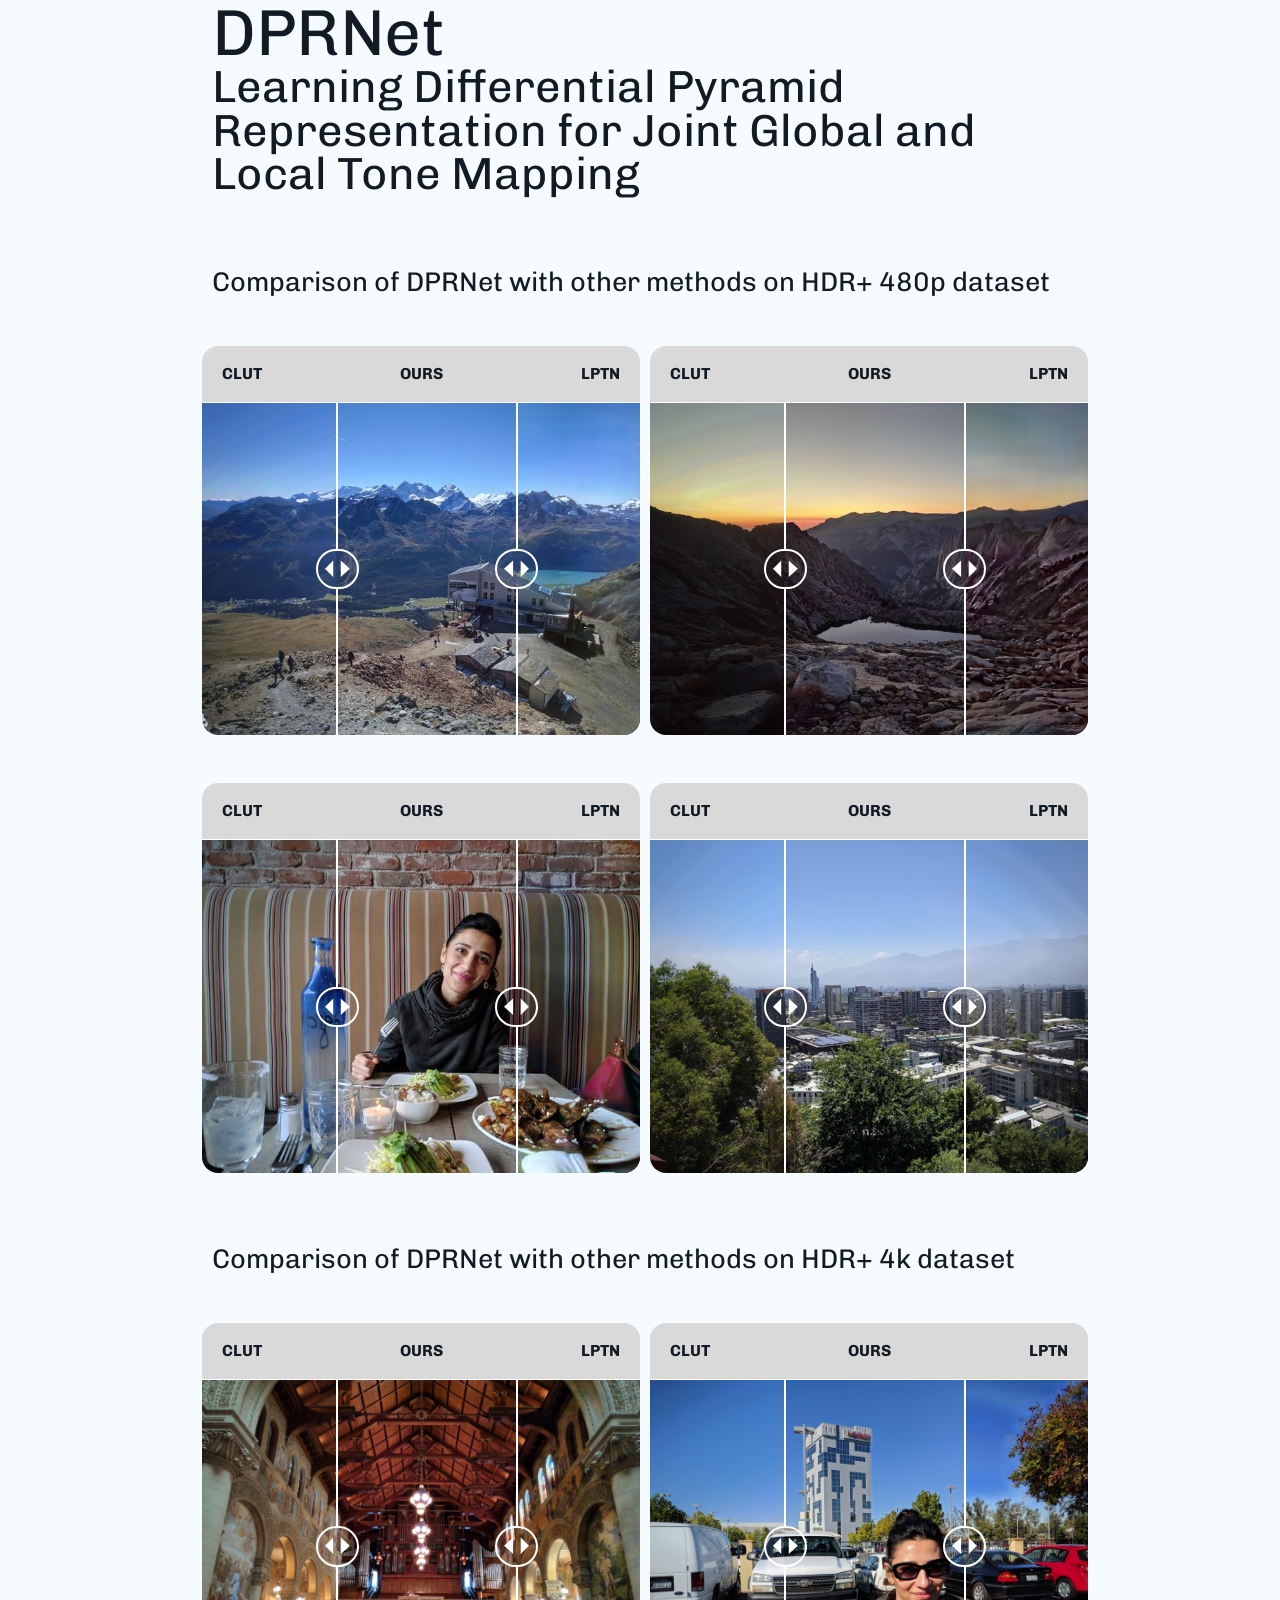
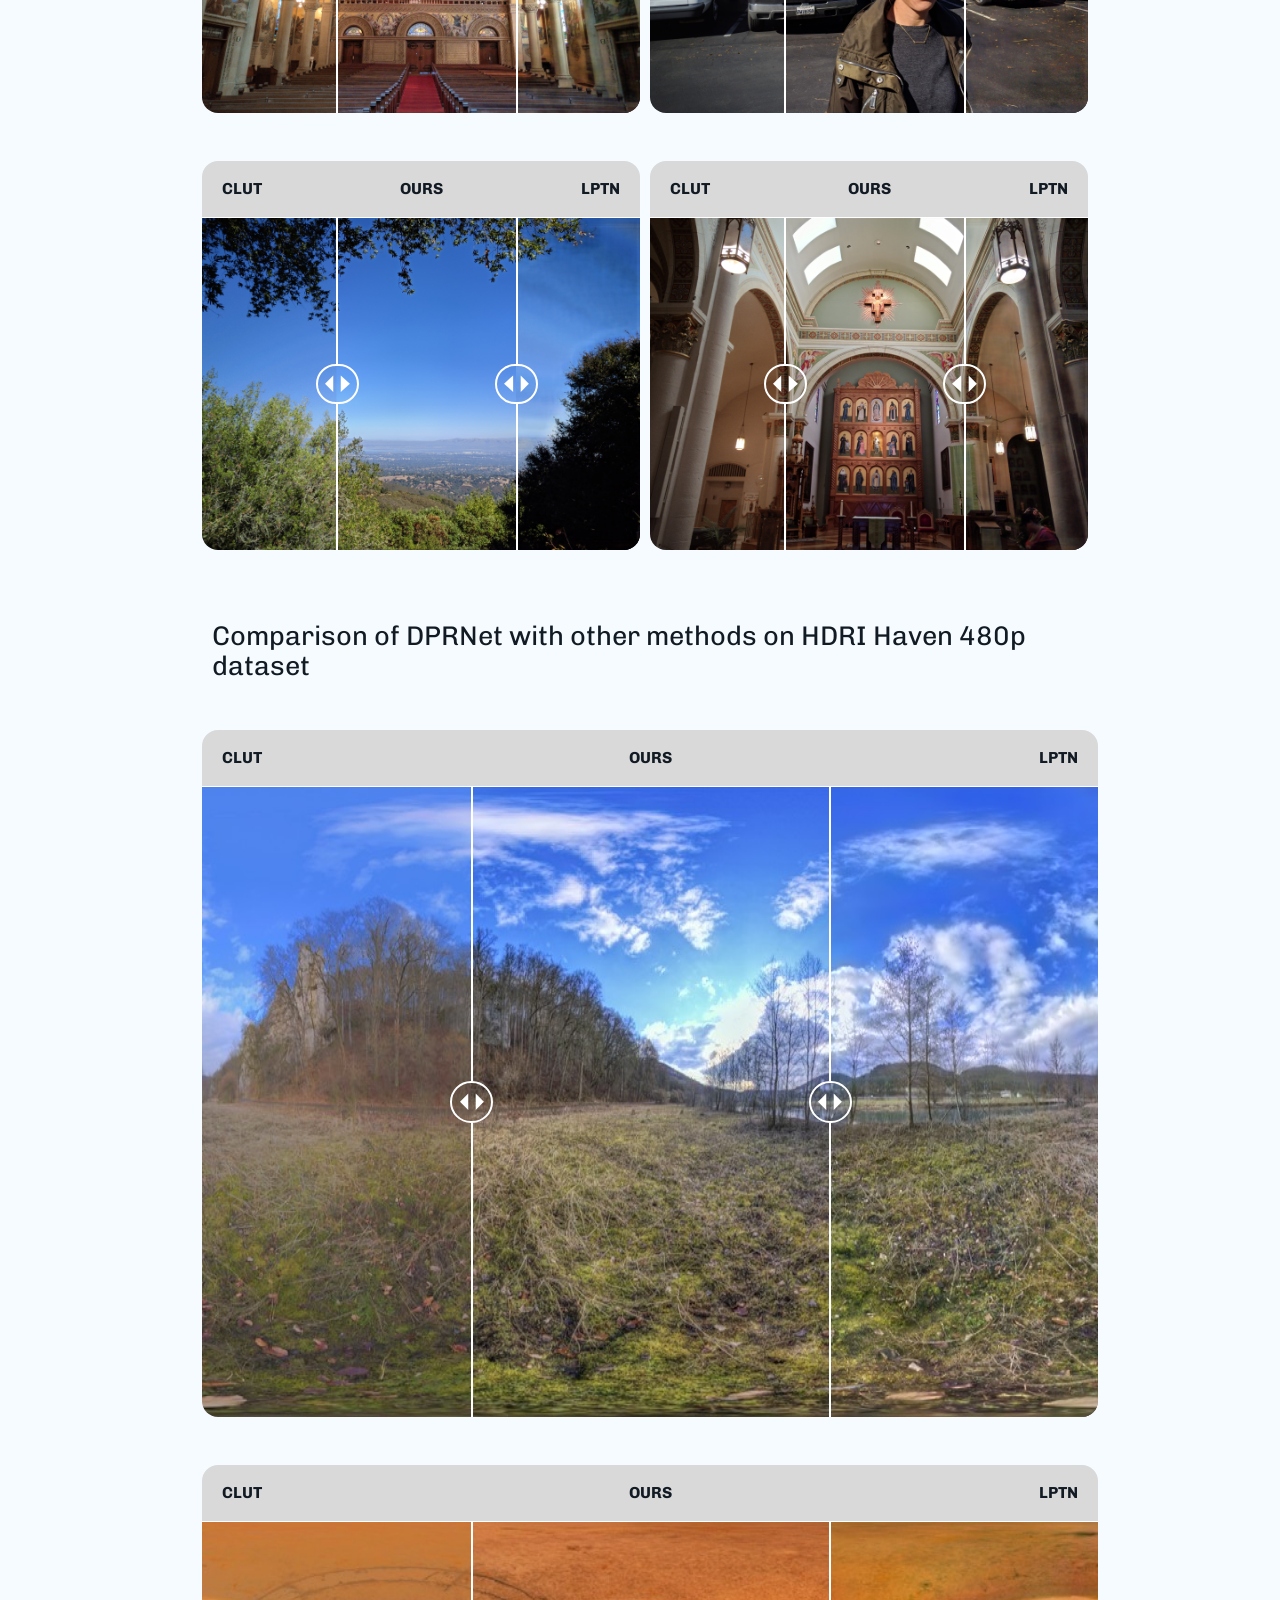
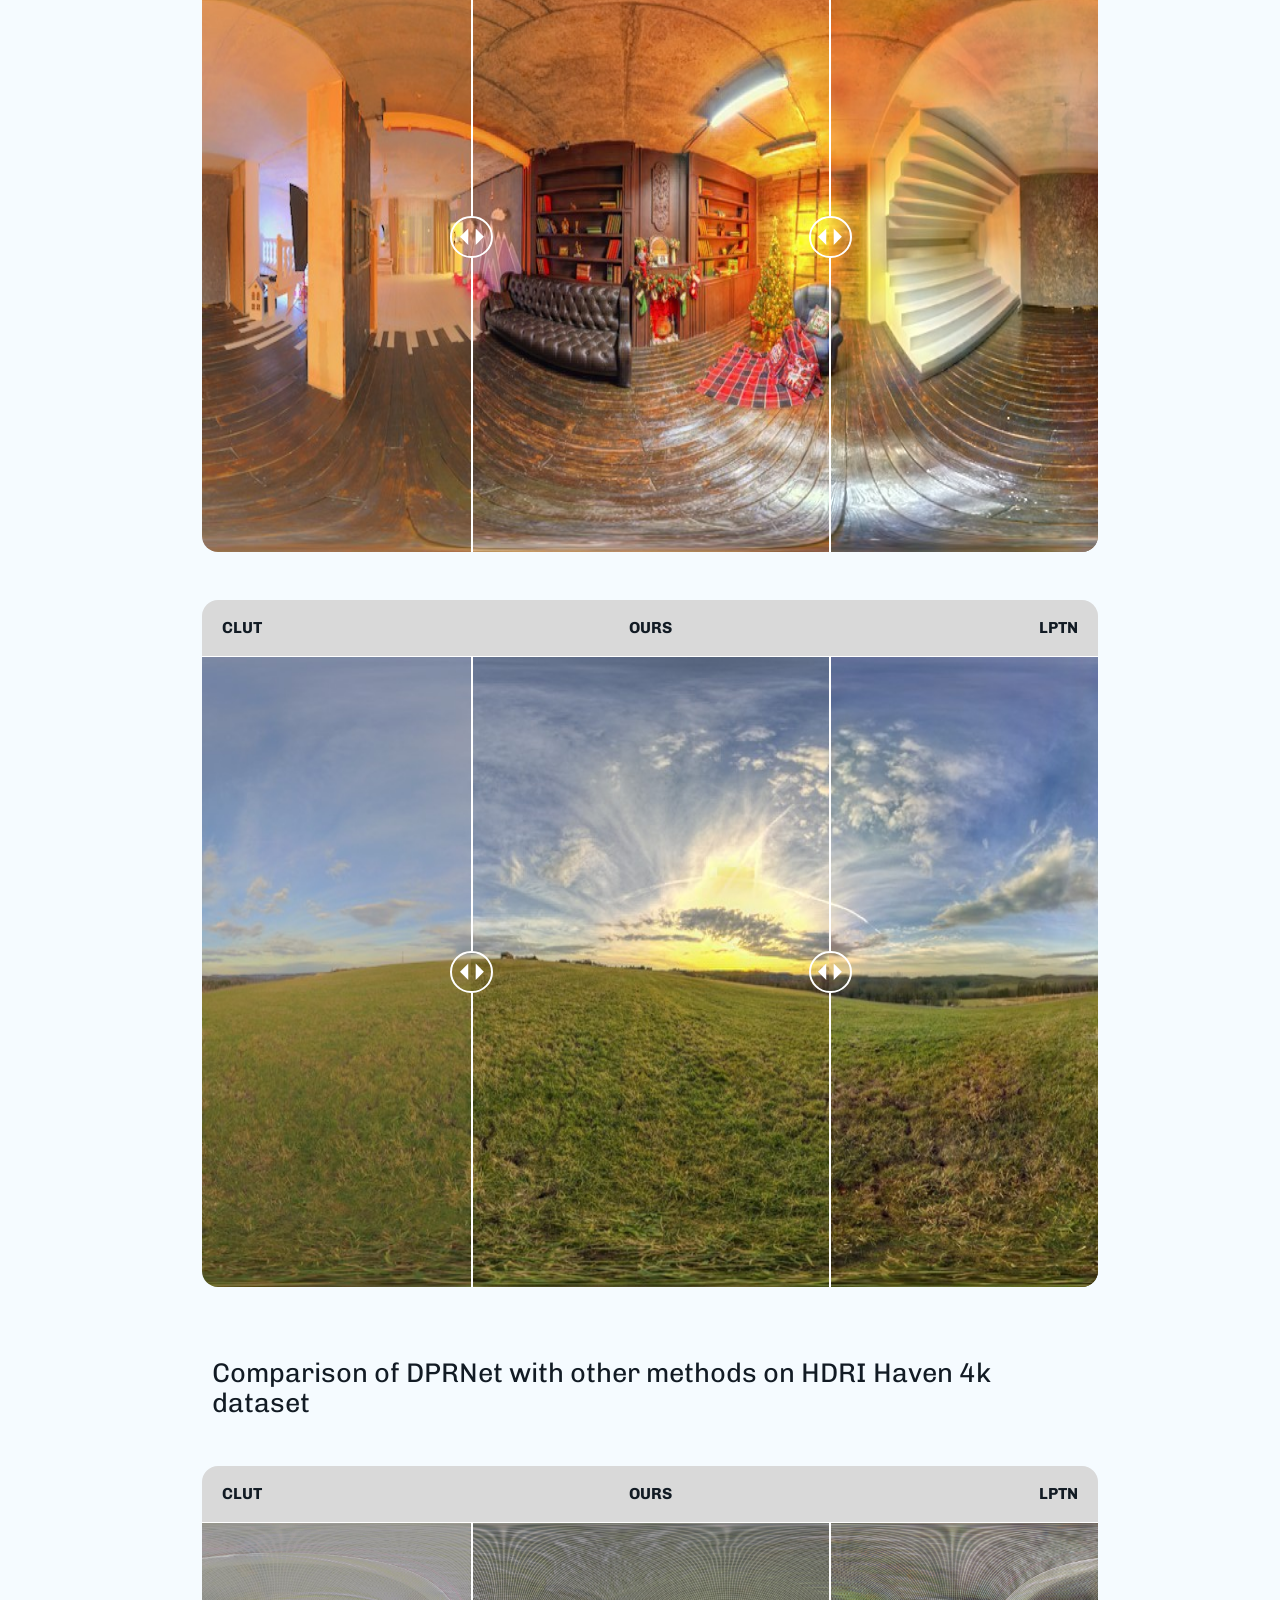
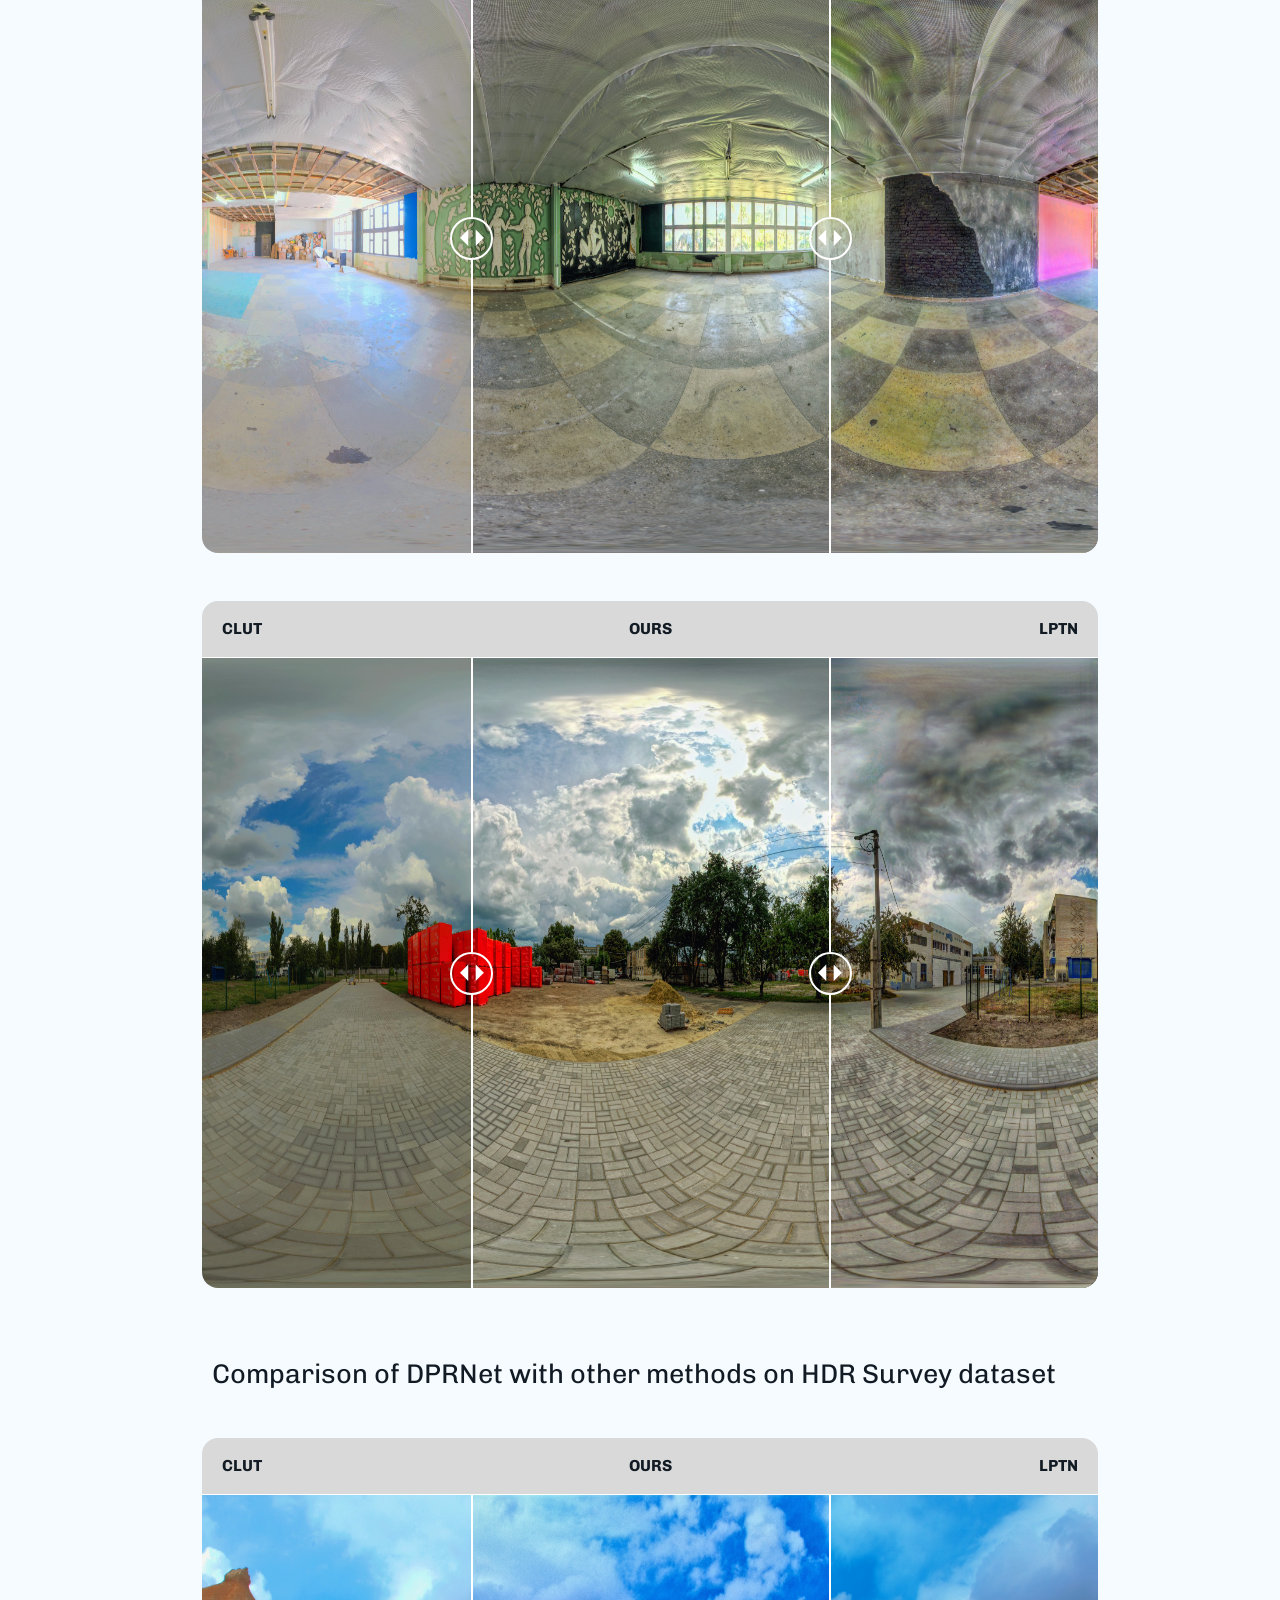
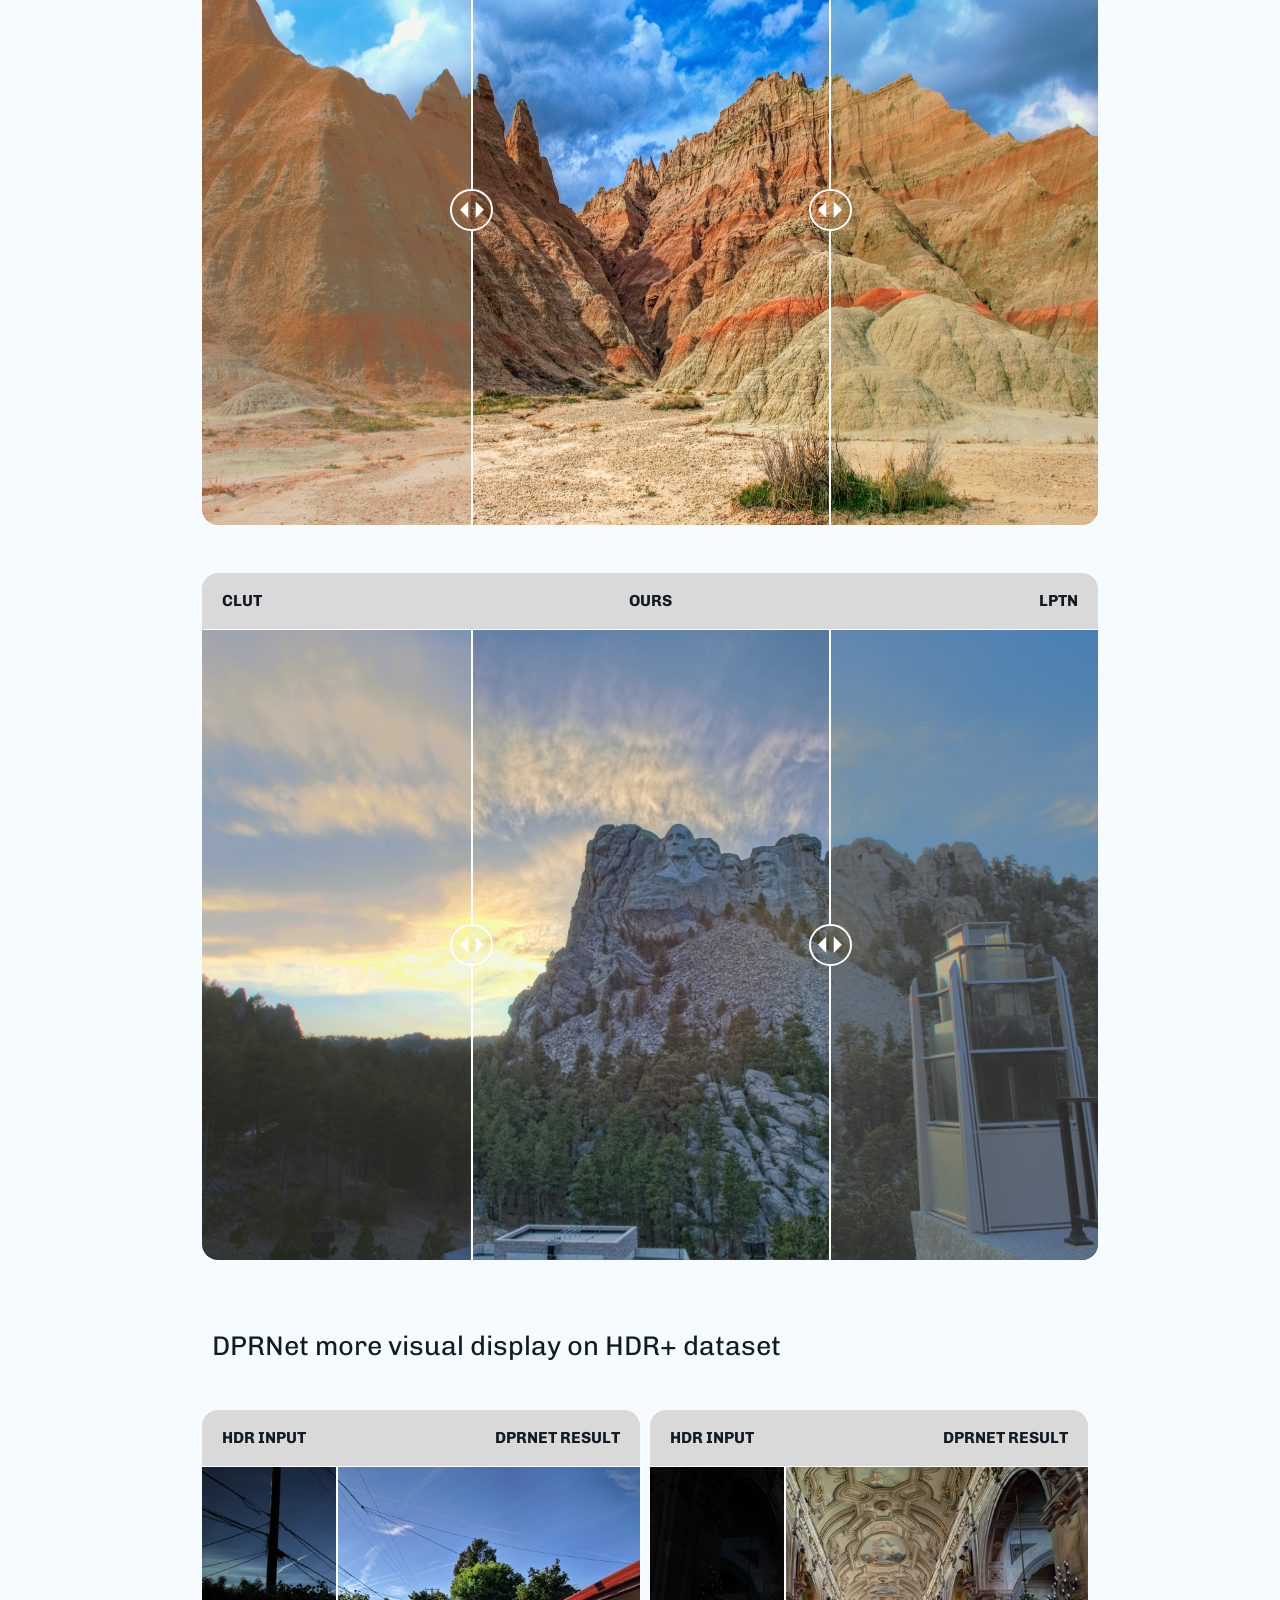
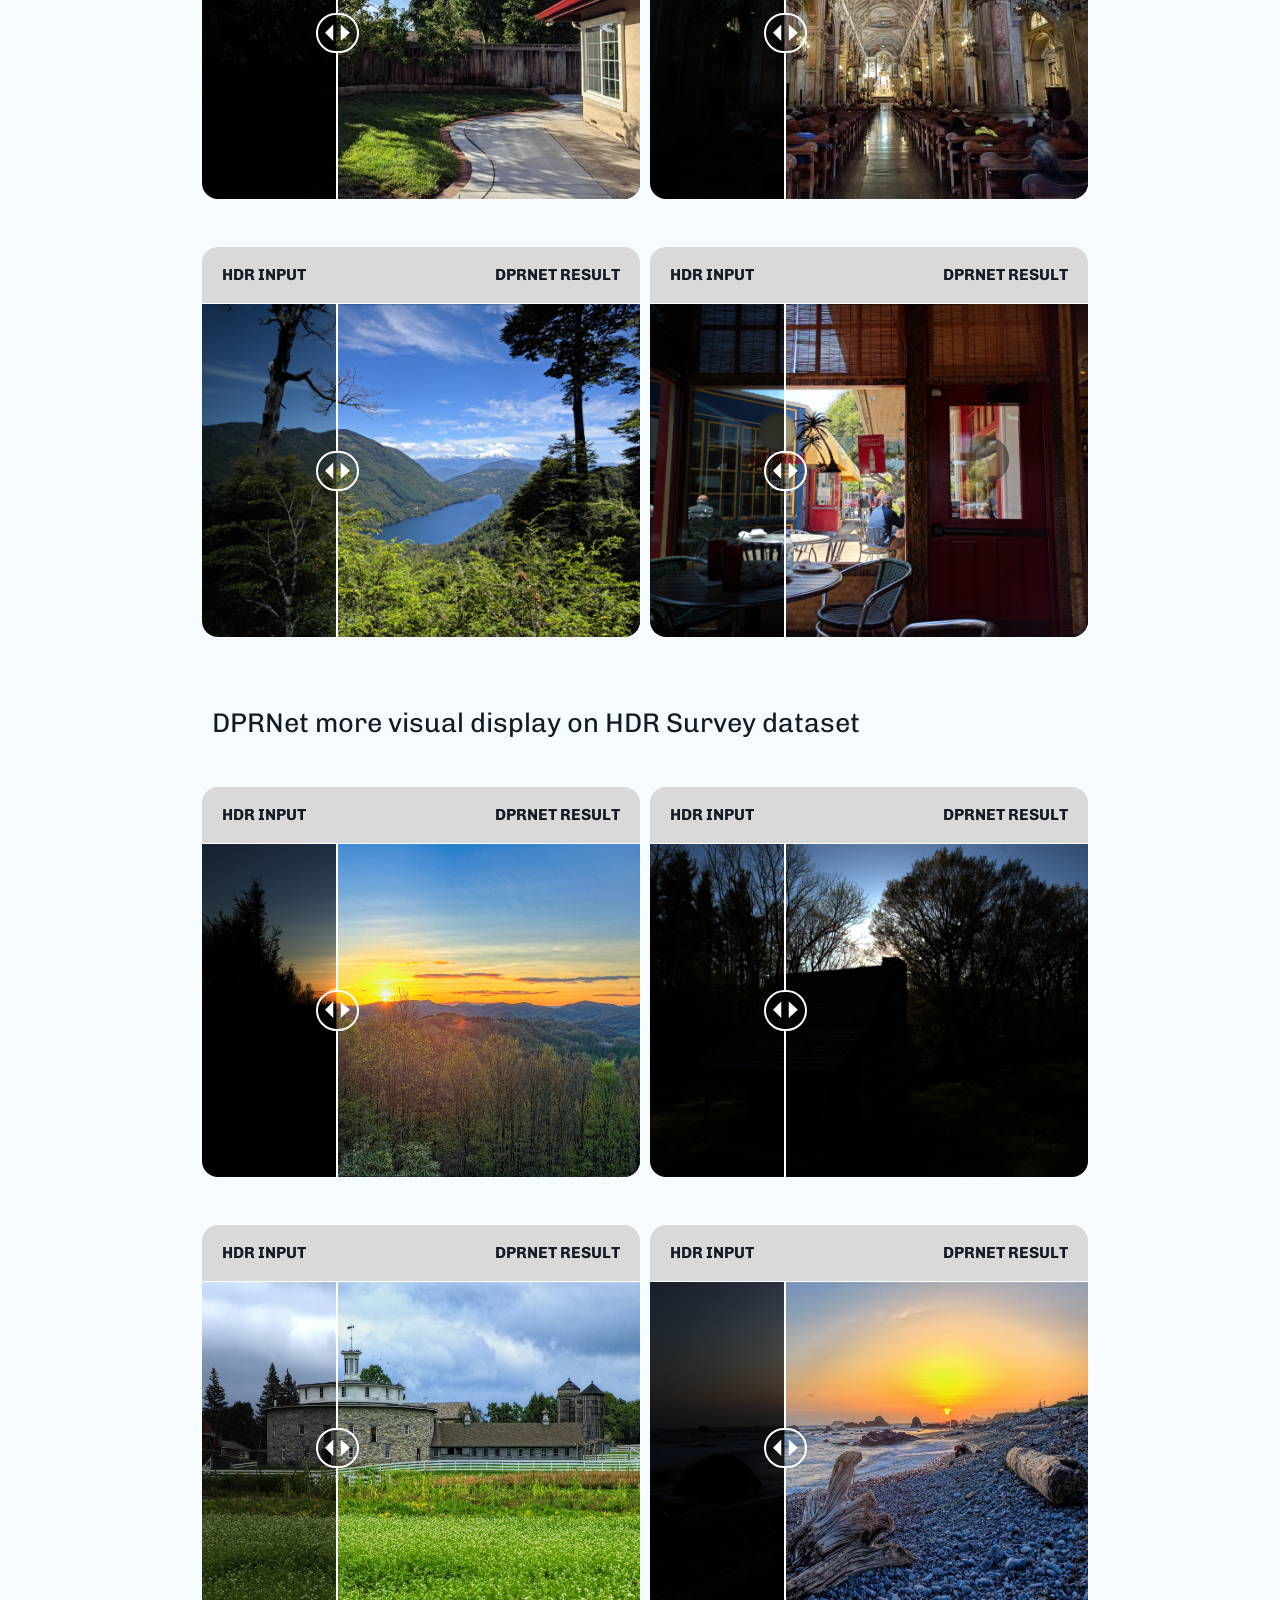
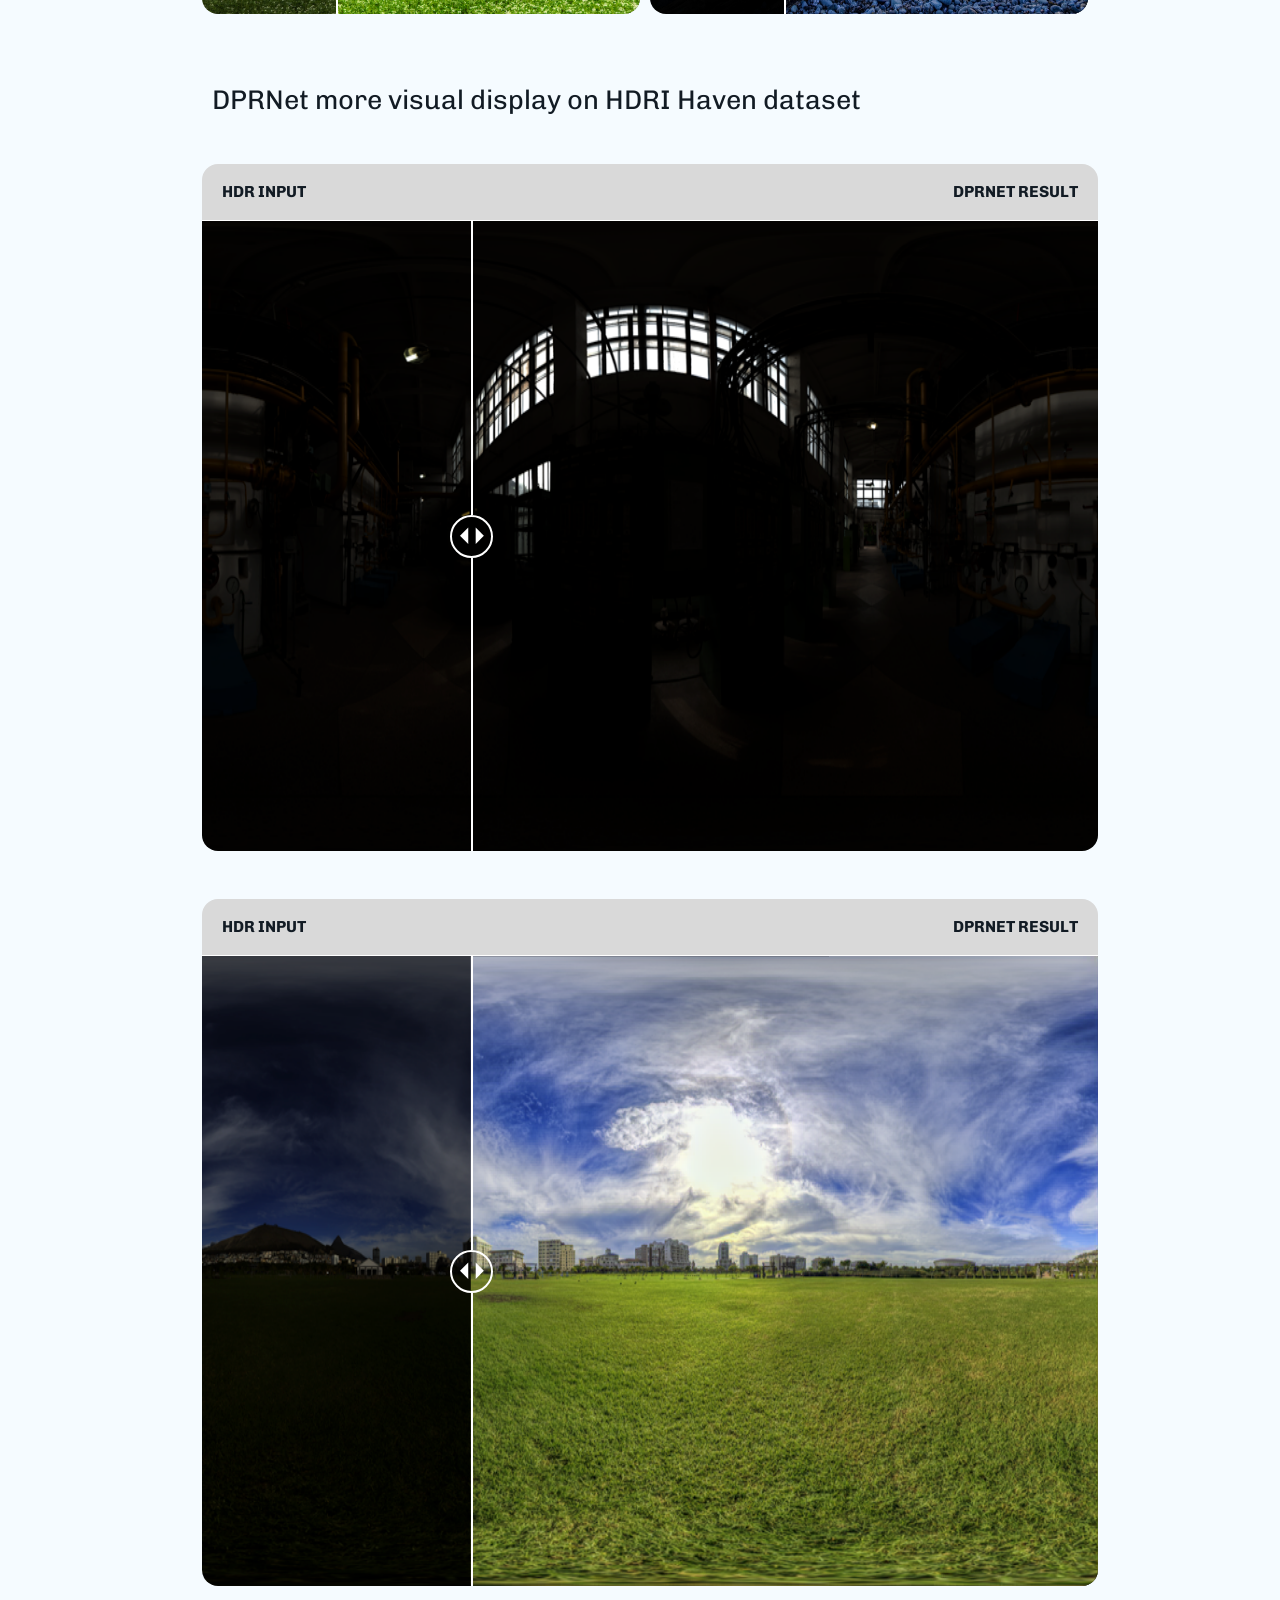
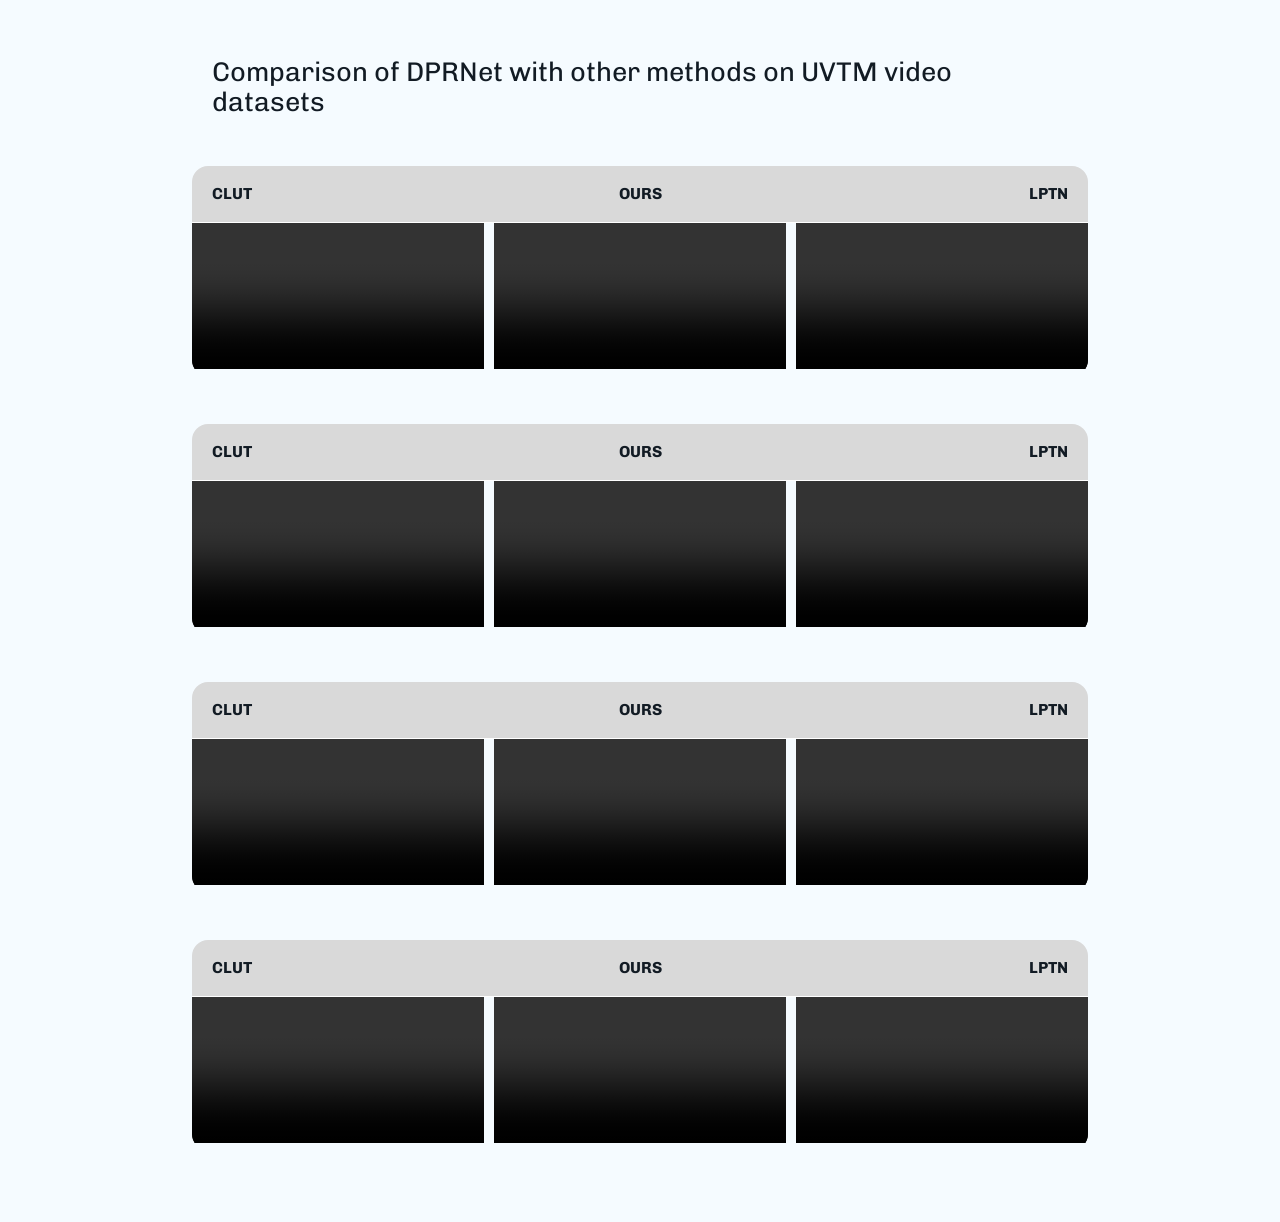
==== commit 266761b4: "Update index.html" ====
--- a/index.html
+++ b/index.html
@@ -67,7 +67,6 @@
   <div class="page-wrapper">
     <main class="main-wrapper">
 
-      <!-- 标题 -->
       <section class="section_example">
             <div class="padding-section-example">
               <div class="example_component">
@@ -89,7 +88,6 @@
           <div class="padding-section-example">
             <div class="example_component">
 
-              <!-- 标题 -->
               <div class="example_info_wrapper">
                 <div class="example_info_title-wrapper">
                   <h3>Comparison of DPRNet with other methods on HDR+ 480p dataset</h3>
@@ -98,7 +96,6 @@
               
               
               <div style="display: flex;">
-                <!-- 场景1 -->
                 <div class="example_wrapper is-1" style="margin-left: 10px;">
                   <div class="example_title_wrapper">
                     <div class="text-style-example-title">
@@ -167,7 +164,6 @@
                   </div>
                 </div>
 
-                <!-- 场景2 -->
                 <div class="example_wrapper is-1" style="margin-left: 10px;">
                   <div class="example_title_wrapper">
                     <div class="text-style-example-title">
@@ -238,7 +234,6 @@
               </div>
 
               <div style="display: flex;">
-                <!-- 场景3 -->
                 <div class="example_wrapper is-1" style="margin-left: 10px;">
                   <div class="example_title_wrapper">
                     <div class="text-style-example-title">
@@ -307,7 +302,6 @@
                   </div>
                 </div>
 
-                <!-- 场景4 -->
                 <div class="example_wrapper is-1" style="margin-left: 10px;">
                   <div class="example_title_wrapper">
                     <div class="text-style-example-title">
@@ -387,7 +381,6 @@
             <div class="padding-section-example">
               <div class="example_component">
 
-                <!-- 标题 -->
                 <div class="example_info_wrapper">
                   <div class="example_info_title-wrapper">
                     <h3>Comparison of DPRNet with other methods on HDR+ 4k dataset</h3>
@@ -395,7 +388,6 @@
                 </div>
 
                 <div style="display: flex;">
-                  <!-- 场景1 -->
                   <div class="example_wrapper is-1" style="margin-left: 10px;">
                     <div class="example_title_wrapper">
                       <div class="text-style-example-title">
@@ -463,7 +455,6 @@
                       </div>
                     </div>
                   </div>
-                  <!-- 场景2 -->
                   <div class="example_wrapper is-1" style="margin-left: 10px;">
                     <div class="example_title_wrapper">
                       <div class="text-style-example-title">
@@ -534,7 +525,6 @@
                 </div>
 
                 <div style="display: flex;">
-                  <!-- 场景3 -->
                   <div class="example_wrapper is-1" style="margin-left: 10px;">
                     <div class="example_title_wrapper">
                       <div class="text-style-example-title">
@@ -603,7 +593,6 @@
                     </div>
                   </div>
 
-                  <!-- 场景4 -->
                   <div class="example_wrapper is-1" style="margin-left: 10px;">
                     <div class="example_title_wrapper">
                       <div class="text-style-example-title">
@@ -688,7 +677,6 @@
               </div>
             </div>
             
-            <!-- 场景1 -->
               <div class="example_wrapper is-1" style="margin-left: 10px;">
                 <div class="example_title_wrapper">
                   <div class="text-style-example-title">
@@ -702,12 +690,10 @@
                   </div>
                 </div>
 
-                <!-- 图片 -->
                 <div class="w-dyn-list">
                   <div role="list" class="w-dyn-items">
                     <div dc-splitter="splitter" role="listitem" class="splitter_component w-dyn-item">
 
-                      <!-- 图左 -->
                       <div dc-splitter="before" class="splitter_before" style="pointer-events: none; user-select: none;">
                         <img loading="lazy" alt="Before" src="images/hdrheaven480p/a1.jpg"
                           sizes="(max-width: 767px) 90vw, (max-width: 991px) 80vw, 70vw"
@@ -715,7 +701,6 @@
                           class="splitter_image">
                       </div>
 
-                      <!-- 图中 -->
                       <div dc-splitter="center" class="spliter_center" style="pointer-events: none; user-select: none;">
                         <img src="images/hdrheaven480p/a2.jpg" loading="lazy" alt="center"
                           sizes="(max-width: 767px) 90vw, (max-width: 991px) 85vw, 70vw"
@@ -723,7 +708,6 @@
                           class="splitter_image is-after">
                       </div>
 
-                      <!-- 图右 -->
                       <div dc-splitter="after" class="spliter_after is-1"
                         style="pointer-events: none; user-select: none;">
                         <img loading="lazy" alt="Before" src="images/hdrheaven480p/a3.jpg"
@@ -761,7 +745,6 @@
                 </div>
               </div>
 
-            <!-- 场景2 -->
             <div class="example_wrapper is-1" style="margin-left: 10px;">
               <div class="example_title_wrapper">
                 <div class="text-style-example-title">
@@ -775,12 +758,10 @@
                 </div>
               </div>
 
-              <!-- 图片 -->
               <div class="w-dyn-list">
                 <div role="list" class="w-dyn-items">
                   <div dc-splitter="splitter" role="listitem" class="splitter_component w-dyn-item">
 
-                    <!-- 图左 -->
                     <div dc-splitter="before" class="splitter_before" style="pointer-events: none; user-select: none;">
                       <img loading="lazy" alt="Before" src="images/hdrheaven480p/b1.jpg"
                         sizes="(max-width: 767px) 90vw, (max-width: 991px) 80vw, 70vw"
@@ -788,7 +769,6 @@
                         class="splitter_image">
                     </div>
 
-                    <!-- 图中 -->
                     <div dc-splitter="center" class="spliter_center" style="pointer-events: none; user-select: none;">
                       <img src="images/hdrheaven480p/b2.jpg" loading="lazy" alt="center"
                         sizes="(max-width: 767px) 90vw, (max-width: 991px) 85vw, 70vw"
@@ -796,7 +776,6 @@
                         class="splitter_image is-after">
                     </div>
 
-                    <!-- 图右 -->
                     <div dc-splitter="after" class="spliter_after is-1"
                       style="pointer-events: none; user-select: none;">
                       <img loading="lazy" alt="Before" src="images/hdrheaven480p/b3.jpg"
@@ -834,7 +813,6 @@
               </div>
             </div>
 
-            <!-- 场景3 -->
             <div class="example_wrapper is-1" style="margin-left: 10px;">
               <div class="example_title_wrapper">
                 <div class="text-style-example-title">
@@ -848,12 +826,10 @@
                 </div>
               </div>
 
-              <!-- 图片 -->
               <div class="w-dyn-list">
                 <div role="list" class="w-dyn-items">
                   <div dc-splitter="splitter" role="listitem" class="splitter_component w-dyn-item">
 
-                    <!-- 图左 -->
                     <div dc-splitter="before" class="splitter_before" style="pointer-events: none; user-select: none;">
                       <img loading="lazy" alt="Before" src="images/hdrheaven480p/c1.jpg"
                         sizes="(max-width: 767px) 90vw, (max-width: 991px) 80vw, 70vw"
@@ -861,7 +837,6 @@
                         class="splitter_image">
                     </div>
 
-                    <!-- 图中 -->
                     <div dc-splitter="center" class="spliter_center" style="pointer-events: none; user-select: none;">
                       <img src="images/hdrheaven480p/c2.jpg" loading="lazy" alt="center"
                         sizes="(max-width: 767px) 90vw, (max-width: 991px) 85vw, 70vw"
@@ -869,7 +844,6 @@
                         class="splitter_image is-after">
                     </div>
 
-                    <!-- 图右 -->
                     <div dc-splitter="after" class="spliter_after is-1"
                       style="pointer-events: none; user-select: none;">
                       <img loading="lazy" alt="Before" src="images/hdrheaven480p/c3.jpg"
@@ -917,14 +891,12 @@
         <div class="padding-section-example">
           <div class="example_component">
 
-            <!-- 标题 -->
             <div class="example_info_wrapper" >
               <div class="example_info_title-wrapper">
                 <h3>Comparison of DPRNet with other methods on HDRI Haven 4k dataset</h3>
               </div>
             </div>
 
-            <!-- 场景1 -->
             <div class="example_wrapper is-1" style="margin-left: 10px;">
               <div class="example_title_wrapper">
                 <div class="text-style-example-title">
@@ -938,12 +910,10 @@
                 </div>
               </div>
 
-              <!-- 图片 -->
               <div class="w-dyn-list">
                 <div role="list" class="w-dyn-items">
                   <div dc-splitter="splitter" role="listitem" class="splitter_component w-dyn-item">
 
-                    <!-- 图左 -->
                     <div dc-splitter="before" class="splitter_before" style="pointer-events: none; user-select: none;">
                       <img loading="lazy" alt="Before" src="images/hdrheaven4k/a1.jpg"
                         sizes="(max-width: 767px) 90vw, (max-width: 991px) 80vw, 70vw"
@@ -951,7 +921,6 @@
                         class="splitter_image">
                     </div>
 
-                    <!-- 图中 -->
                     <div dc-splitter="center" class="spliter_center" style="pointer-events: none; user-select: none;">
                       <img src="images/hdrheaven4k/a2.jpg" loading="lazy" alt="center"
                         sizes="(max-width: 767px) 90vw, (max-width: 991px) 85vw, 70vw"
@@ -959,7 +928,6 @@
                         class="splitter_image is-after">
                     </div>
 
-                    <!-- 图右 -->
                     <div dc-splitter="after" class="spliter_after is-1"
                       style="pointer-events: none; user-select: none;">
                       <img loading="lazy" alt="Before" src="images/hdrheaven4k/a3.jpg"
@@ -997,7 +965,6 @@
               </div>
             </div>
 
-            <!-- 场景2 -->
             <div class="example_wrapper is-1" style="margin-left: 10px;">
               <div class="example_title_wrapper">
                 <div class="text-style-example-title">
@@ -1011,12 +978,10 @@
                 </div>
               </div>
 
-              <!-- 图片 -->
               <div class="w-dyn-list">
                 <div role="list" class="w-dyn-items">
                   <div dc-splitter="splitter" role="listitem" class="splitter_component w-dyn-item">
 
-                    <!-- 图左 -->
                     <div dc-splitter="before" class="splitter_before" style="pointer-events: none; user-select: none;">
                       <img loading="lazy" alt="Before" src="images/hdrheaven4k/b1.jpg"
                         sizes="(max-width: 767px) 90vw, (max-width: 991px) 80vw, 70vw"
@@ -1024,7 +989,6 @@
                         class="splitter_image">
                     </div>
 
-                    <!-- 图中 -->
                     <div dc-splitter="center" class="spliter_center" style="pointer-events: none; user-select: none;">
                       <img src="images/hdrheaven4k/b2.jpg" loading="lazy" alt="center"
                         sizes="(max-width: 767px) 90vw, (max-width: 991px) 85vw, 70vw"
@@ -1032,7 +996,6 @@
                         class="splitter_image is-after">
                     </div>
 
-                    <!-- 图右 -->
                     <div dc-splitter="after" class="spliter_after is-1"
                       style="pointer-events: none; user-select: none;">
                       <img loading="lazy" alt="Before" src="images/hdrheaven4k/b3.jpg"
@@ -1079,14 +1042,12 @@
         <div class="padding-section-example">
           <div class="example_component">
 
-            <!-- 标题 -->
             <div class="example_info_wrapper">
               <div class="example_info_title-wrapper">
                 <h3>Comparison of DPRNet with other methods on HDR Survey dataset</h3>
               </div>
             </div>
 
-            <!-- 场景1 -->
             <div class="example_wrapper is-1" style="margin-left: 10px;">
               <div class="example_title_wrapper">
                 <div class="text-style-example-title">
@@ -1100,12 +1061,10 @@
                 </div>
               </div>
 
-              <!-- 图片 -->
               <div class="w-dyn-list">
                 <div role="list" class="w-dyn-items">
                   <div dc-splitter="splitter" role="listitem" class="splitter_component w-dyn-item">
 
-                    <!-- 图左 -->
                     <div dc-splitter="before" class="splitter_before" style="pointer-events: none; user-select: none;">
                       <img loading="lazy" alt="Before" src="images/HDRSurvey/a1.jpg"
                         sizes="(max-width: 767px) 90vw, (max-width: 991px) 80vw, 70vw"
@@ -1113,7 +1072,6 @@
                         class="splitter_image">
                     </div>
 
-                    <!-- 图中 -->
                     <div dc-splitter="center" class="spliter_center" style="pointer-events: none; user-select: none;">
                       <img src="images/HDRSurvey/a2.jpg" loading="lazy" alt="center"
                         sizes="(max-width: 767px) 90vw, (max-width: 991px) 85vw, 70vw"
@@ -1121,7 +1079,6 @@
                         class="splitter_image is-after">
                     </div>
 
-                    <!-- 图右 -->
                     <div dc-splitter="after" class="spliter_after is-1"
                       style="pointer-events: none; user-select: none;">
                       <img loading="lazy" alt="Before" src="images/HDRSurvey/a3.jpg"
@@ -1159,7 +1116,6 @@
               </div>
             </div>
 
-            <!-- 场景2 -->
             <div class="example_wrapper is-1" style="margin-left: 10px;">
               <div class="example_title_wrapper">
                 <div class="text-style-example-title">
@@ -1173,12 +1129,10 @@
                 </div>
               </div>
 
-              <!-- 图片 -->
               <div class="w-dyn-list">
                 <div role="list" class="w-dyn-items">
                   <div dc-splitter="splitter" role="listitem" class="splitter_component w-dyn-item">
 
-                    <!-- 图左 -->
                     <div dc-splitter="before" class="splitter_before" style="pointer-events: none; user-select: none;">
                       <img loading="lazy" alt="Before" src="images/HDRSurvey/b1.jpg"
                         sizes="(max-width: 767px) 90vw, (max-width: 991px) 80vw, 70vw"
@@ -1186,7 +1140,6 @@
                         class="splitter_image">
                     </div>
 
-                    <!-- 图中 -->
                     <div dc-splitter="center" class="spliter_center" style="pointer-events: none; user-select: none;">
                       <img src="images/HDRSurvey/b2.jpg" loading="lazy" alt="center"
                         sizes="(max-width: 767px) 90vw, (max-width: 991px) 85vw, 70vw"
@@ -1194,7 +1147,6 @@
                         class="splitter_image is-after">
                     </div>
 
-                    <!-- 图右 -->
                     <div dc-splitter="after" class="spliter_after is-1"
                       style="pointer-events: none; user-select: none;">
                       <img loading="lazy" alt="Before" src="images/HDRSurvey/b3.jpg"
@@ -1238,16 +1190,240 @@
       </section>
 
 
-
-      <!-- 输入输出比较HDR+ -->
       <section class="section_example" id="zz">
           <div class="padding-section-example">
             <div class="example_component">
 
-              <!-- 标题 -->
               <div class="example_info_wrapper">
                 <div class="example_info_title-wrapper">
                   <h3>DPRNet more visual display on HDR+ dataset</h3>
+                </div>
+              </div>
+                  
+              <div style="display: flex;">
+                <div class="example_wrapper is-1" style="margin-left: 10px;">
+                  <div class="example_title_wrapper">
+                    <div class="text-style-example-title">
+                      <h6>HDR INPUT</h6>
+                    </div>
+                    <div class="text-style-example-title">
+                      <h6>DPRNet Result</h6>
+                    </div>
+                  </div>
+                  <div class="w-dyn-list">
+                    <div role="list" class="w-dyn-items">
+                      <div dc-splitter="splitter" role="listitem" class="splitter_component w-dyn-item">
+                        <div dc-splitter="before" class="splitter_before"
+                          style="pointer-events: none; user-select: none;">
+                          <img loading="lazy" alt="Before" src="images/hdrplus480p/e1.png"
+                            sizes="(max-width: 767px) 90vw, (max-width: 991px) 80vw, 70vw"
+                            srcset="./images/hdrplus480p/e1.png 500w, ./images/hdrplus480p/e1.png 800w, ./images/hdrplus480p/e1.png 1024w"
+                            class="splitter_image">
+                        </div>
+                        <div dc-splitter="center" class="spliter_center"
+                          style="pointer-events: none; user-select: none;">
+                          <img src="images/hdrplus480p/e2.png" loading="lazy" alt="center"
+                            sizes="(max-width: 767px) 90vw, (max-width: 991px) 85vw, 70vw"
+                            srcset="./images/hdrplus480p/e2.png 500w, ./images/hdrplus480p/e2.png 800w, ./images/hdrplus480p/e2.png 1024w"
+                            class="splitter_image is-after">
+                        </div>
+                        <div dc-splitter="after" class="spliter_after is-1"
+                          style="pointer-events: none; user-select: none;">
+                          <img loading="lazy" alt="Before" src="images/hdrplus480p/e2.png"
+                            sizes="(max-width: 767px) 90vw, (max-width: 991px) 80vw, 70vw"
+                            srcset="./images/hdrplus480p/e2.png 500w, ./images/hdrplus480p/e2.png 800w, ./images/hdrplus480p/e2.png 1024w"
+                            class="splitter_image is-after">
+                        </div>                          
+                        <div dc-splitter="handle" class="splitter_handle-component is-1 is-transparent"
+                          style="left: 30%;">
+                          <div class="splitter_handle-wrapper">
+                            <div class="splitter_handle-line"></div>
+                            <div class="splitter_handle-circle is-1">
+                              <img src="images/644d578bee5cb512ee3affda_left-arrow.svg" loading="lazy"
+                                alt="left arrow icon" class="arrow-image">
+                              <img src="images/644d578bee5cb502543affd9_right-arrow.svg" loading="lazy"
+                                alt="right arrow icon" class="arrow-image">
+                            </div>
+                            <div class="splitter_handle-line"></div>
+                          </div>
+                        </div>
+                      </div>
+                    </div>
+                  </div>
+                </div>
+      
+                <div class="example_wrapper is-1" style="margin-left: 10px;">
+                  <div class="example_title_wrapper">
+                    <div class="text-style-example-title">
+                      <h6>HDR INPUT</h6>
+                    </div>
+                    <div class="text-style-example-title">
+                      <h6>DPRNet Result</h6>
+                    </div>
+                  </div>
+
+                  <div class="w-dyn-list">
+                    <div role="list" class="w-dyn-items">
+                      <div dc-splitter="splitter" role="listitem" class="splitter_component w-dyn-item">
+                        <div dc-splitter="before" class="splitter_before"
+                          style="pointer-events: none; user-select: none;">
+                          <img loading="lazy" alt="Before" src="images/hdrplus480p/f1.png"
+                            sizes="(max-width: 767px) 90vw, (max-width: 991px) 80vw, 70vw"
+                            srcset="./images/hdrplus480p/f1.png 500w, ./images/hdrplus480p/f1.png 800w, ./images/hdrplus480p/f1.png 1024w"
+                            class="splitter_image">
+                        </div>
+                        <div dc-splitter="center" class="spliter_center"
+                          style="pointer-events: none; user-select: none;">
+                          <img src="images/hdrplus480p/f2.png" loading="lazy" alt="center"
+                            sizes="(max-width: 767px) 90vw, (max-width: 991px) 85vw, 70vw"
+                            srcset="./images/hdrplus480p/f2.png 500w, ./images/hdrplus480p/f2.png 800w, ./images/hdrplus480p/f2.png 1024w"
+                            class="splitter_image is-after">
+                        </div>
+                        <div dc-splitter="after" class="spliter_after is-1"
+                          style="pointer-events: none; user-select: none;">
+                          <img loading="lazy" alt="Before" src="images/hdrplus480p/f2.png"
+                            sizes="(max-width: 767px) 90vw, (max-width: 991px) 80vw, 70vw"
+                            srcset="./images/hdrplus480p/f2.png 500w, ./images/hdrplus480p/f2.png 800w, ./images/hdrplus480p/f2.png 1024w"
+                            class="splitter_image is-after">
+                        </div>                          
+                        <div dc-splitter="handle" class="splitter_handle-component is-1 is-transparent"
+                          style="left: 30%;">
+                          <div class="splitter_handle-wrapper">
+                            <div class="splitter_handle-line"></div>
+                            <div class="splitter_handle-circle is-1">
+                              <img src="images/644d578bee5cb512ee3affda_left-arrow.svg" loading="lazy"
+                                alt="left arrow icon" class="arrow-image">
+                              <img src="images/644d578bee5cb502543affd9_right-arrow.svg" loading="lazy"
+                                alt="right arrow icon" class="arrow-image">
+                            </div>
+                            <div class="splitter_handle-line"></div>
+                          </div>
+                        </div>
+                      </div>
+                    </div>
+                  </div>
+                </div>
+              </div>
+
+
+              <div style="display: flex;">
+                <div class="example_wrapper is-1" style="margin-left: 10px;">
+                  <div class="example_title_wrapper">
+                    <div class="text-style-example-title">
+                      <h6>HDR INPUT</h6>
+                    </div>
+                    <div class="text-style-example-title">
+                      <h6>DPRNet Result</h6>
+                    </div>
+                  </div>
+
+                  <div class="w-dyn-list">
+                    <div role="list" class="w-dyn-items">
+                      <div dc-splitter="splitter" role="listitem" class="splitter_component w-dyn-item">
+                        <div dc-splitter="before" class="splitter_before"
+                          style="pointer-events: none; user-select: none;">
+                          <img loading="lazy" alt="Before" src="images/hdrplus4k/e1.jpg"
+                            sizes="(max-width: 767px) 90vw, (max-width: 991px) 80vw, 70vw"
+                            srcset="./images/hdrplus4k/e1.jpg 500w, ./images/hdrplus4k/e1.jpg 800w, ./images/hdrplus4k/e1.jpg 1024w"
+                            class="splitter_image">
+                        </div>
+                        <div dc-splitter="center" class="spliter_center"
+                          style="pointer-events: none; user-select: none;">
+                          <img src="images/hdrplus4k/e2.jpg" loading="lazy" alt="center"
+                            sizes="(max-width: 767px) 90vw, (max-width: 991px) 85vw, 70vw"
+                            srcset="./images/hdrplus4k/e2.jpg 500w, ./images/hdrplus4k/e2.jpg 800w, ./images/hdrplus4k/e2.jpg 1024w"
+                            class="splitter_image is-after">
+                        </div>
+                        <div dc-splitter="after" class="spliter_after is-1"
+                          style="pointer-events: none; user-select: none;">
+                          <img loading="lazy" alt="Before" src="images/hdrplus4k/e2.jpg"
+                            sizes="(max-width: 767px) 90vw, (max-width: 991px) 80vw, 70vw"
+                            srcset="./images/hdrplus4k/e2.jpg 500w, ./images/hdrplus4k/e2.jpg 800w, ./images/hdrplus4k/e2.jpg 1024w"
+                            class="splitter_image is-after">
+                        </div>                          
+                        <div dc-splitter="handle" class="splitter_handle-component is-1 is-transparent"
+                          style="left: 30%;">
+                          <div class="splitter_handle-wrapper">
+                            <div class="splitter_handle-line"></div>
+                            <div class="splitter_handle-circle is-1">
+                              <img src="images/644d578bee5cb512ee3affda_left-arrow.svg" loading="lazy"
+                                alt="left arrow icon" class="arrow-image">
+                              <img src="images/644d578bee5cb502543affd9_right-arrow.svg" loading="lazy"
+                                alt="right arrow icon" class="arrow-image">
+                            </div>
+                            <div class="splitter_handle-line"></div>
+                          </div>
+                        </div>
+                      </div>
+                    </div>
+                  </div>
+                </div>
+      
+                <div class="example_wrapper is-1" style="margin-left: 10px;">
+                  <div class="example_title_wrapper">
+                    <div class="text-style-example-title">
+                      <h6>HDR INPUT</h6>
+                    </div>
+                    <div class="text-style-example-title">
+                      <h6>DPRNet Result</h6>
+                    </div>
+                  </div>
+
+                  <div class="w-dyn-list">
+                    <div role="list" class="w-dyn-items">
+                      <div dc-splitter="splitter" role="listitem" class="splitter_component w-dyn-item">
+                        <div dc-splitter="before" class="splitter_before"
+                          style="pointer-events: none; user-select: none;">
+                          <img loading="lazy" alt="Before" src="images/hdrplus4k/f1.jpg"
+                            sizes="(max-width: 767px) 90vw, (max-width: 991px) 80vw, 70vw"
+                            srcset="./images/hdrplus4k/f1.jpg 500w, ./images/hdrplus4k/f1.jpg 800w, ./images/hdrplus4k/f1.jpg 1024w"
+                            class="splitter_image">
+                        </div>
+                        <div dc-splitter="center" class="spliter_center"
+                          style="pointer-events: none; user-select: none;">
+                          <img src="images/hdrplus4k/f2.jpg" loading="lazy" alt="center"
+                            sizes="(max-width: 767px) 90vw, (max-width: 991px) 85vw, 70vw"
+                            srcset="./images/hdrplus4k/f2.jpg 500w, ./images/hdrplus4k/f2.jpg 800w, ./images/hdrplus4k/f2.jpg 1024w"
+                            class="splitter_image is-after">
+                        </div>
+                        <div dc-splitter="after" class="spliter_after is-1"
+                          style="pointer-events: none; user-select: none;">
+                          <img loading="lazy" alt="Before" src="images/hdrplus4k/f2.jpg"
+                            sizes="(max-width: 767px) 90vw, (max-width: 991px) 80vw, 70vw"
+                            srcset="./images/hdrplus4k/f2.jpg 500w, ./images/hdrplus4k/f2.jpg 800w, ./images/hdrplus4k/f2.jpg 1024w"
+                            class="splitter_image is-after">
+                        </div>                          
+                        <div dc-splitter="handle" class="splitter_handle-component is-1 is-transparent"
+                          style="left: 30%;">
+                          <div class="splitter_handle-wrapper">
+                            <div class="splitter_handle-line"></div>
+                            <div class="splitter_handle-circle is-1">
+                              <img src="images/644d578bee5cb512ee3affda_left-arrow.svg" loading="lazy"
+                                alt="left arrow icon" class="arrow-image">
+                              <img src="images/644d578bee5cb502543affd9_right-arrow.svg" loading="lazy"
+                                alt="right arrow icon" class="arrow-image">
+                            </div>
+                            <div class="splitter_handle-line"></div>
+                          </div>
+                        </div>
+                      </div>
+                    </div>
+                  </div>
+                </div>
+              </div>
+
+            </div>
+          </div>
+      </section>
+
+
+      <section class="section_example" id="zz">
+          <div class="padding-section-example">
+            <div class="example_component">
+
+              <div class="example_info_wrapper">
+                <div class="example_info_title-wrapper">
+                  <h3>DPRNet more visual display on HDR Survey dataset</h3>
                 </div>
               </div>
                   
@@ -1262,29 +1438,28 @@
                       <h6>DPRNet Result</h6>
                     </div>
                   </div>
-                  <!-- 若替换图像，将center和after一起替换为e2 -->
                   <div class="w-dyn-list">
                     <div role="list" class="w-dyn-items">
                       <div dc-splitter="splitter" role="listitem" class="splitter_component w-dyn-item">
                         <div dc-splitter="before" class="splitter_before"
                           style="pointer-events: none; user-select: none;">
-                          <img loading="lazy" alt="Before" src="images/hdrplus480p/e1.png"
-                            sizes="(max-width: 767px) 90vw, (max-width: 991px) 80vw, 70vw"
-                            srcset="./images/hdrplus480p/e1.png 500w, ./images/hdrplus480p/e1.png 800w, ./images/hdrplus480p/e1.png 1024w"
+                          <img loading="lazy" alt="Before" src="images/HDRSurvey/c1.jpg"
+                            sizes="(max-width: 767px) 90vw, (max-width: 991px) 80vw, 70vw"
+                            srcset="./images/HDRSurvey/c1.jpg 500w, ./images/HDRSurvey/c1.jpg 800w, ./images/HDRSurvey/c1.jpg 1024w"
                             class="splitter_image">
                         </div>
                         <div dc-splitter="center" class="spliter_center"
                           style="pointer-events: none; user-select: none;">
-                          <img src="images/hdrplus480p/e2.png" loading="lazy" alt="center"
+                          <img src="images/HDRSurvey/c2.jpg" loading="lazy" alt="center"
                             sizes="(max-width: 767px) 90vw, (max-width: 991px) 85vw, 70vw"
-                            srcset="./images/hdrplus480p/e2.png 500w, ./images/hdrplus480p/e2.png 800w, ./images/hdrplus480p/e2.png 1024w"
+                            srcset="./images/HDRSurvey/c2.jpg 500w, ./images/HDRSurvey/c2.jpg 800w, ./images/HDRSurvey/c2.jpg 1024w"
                             class="splitter_image is-after">
                         </div>
                         <div dc-splitter="after" class="spliter_after is-1"
                           style="pointer-events: none; user-select: none;">
-                          <img loading="lazy" alt="Before" src="images/hdrplus480p/e2.png"
-                            sizes="(max-width: 767px) 90vw, (max-width: 991px) 80vw, 70vw"
-                            srcset="./images/hdrplus480p/e2.png 500w, ./images/hdrplus480p/e2.png 800w, ./images/hdrplus480p/e2.png 1024w"
+                          <img loading="lazy" alt="Before" src="images/HDRSurvey/c2.jpg"
+                            sizes="(max-width: 767px) 90vw, (max-width: 991px) 80vw, 70vw"
+                            srcset="./images/HDRSurvey/c2.jpg 500w, ./images/HDRSurvey/c2.jpg 800w, ./images/HDRSurvey/c2.jpg 1024w"
                             class="splitter_image is-after">
                         </div>                          
                         <div dc-splitter="handle" class="splitter_handle-component is-1 is-transparent"
@@ -1305,7 +1480,6 @@
                   </div>
                 </div>
       
-                <!-- 场景2 -->
                 <div class="example_wrapper is-1" style="margin-left: 10px;">
                   <div class="example_title_wrapper">
                     <div class="text-style-example-title">
@@ -1321,23 +1495,23 @@
                       <div dc-splitter="splitter" role="listitem" class="splitter_component w-dyn-item">
                         <div dc-splitter="before" class="splitter_before"
                           style="pointer-events: none; user-select: none;">
-                          <img loading="lazy" alt="Before" src="images/hdrplus480p/f1.png"
-                            sizes="(max-width: 767px) 90vw, (max-width: 991px) 80vw, 70vw"
-                            srcset="./images/hdrplus480p/f1.png 500w, ./images/hdrplus480p/f1.png 800w, ./images/hdrplus480p/f1.png 1024w"
+                          <img loading="lazy" alt="Before" src="images/HDRSurvey/d1.jpg"
+                            sizes="(max-width: 767px) 90vw, (max-width: 991px) 80vw, 70vw"
+                            srcset="./images/HDRSurvey/d1.jpg 500w, ./images/HDRSurvey/d1.jpg 800w, ./images/HDRSurvey/d1.jpg 1024w"
                             class="splitter_image">
                         </div>
                         <div dc-splitter="center" class="spliter_center"
                           style="pointer-events: none; user-select: none;">
-                          <img src="images/hdrplus480p/f2.png" loading="lazy" alt="center"
+                          <img src="images/HDRSurvey/d2.jpg" loading="lazy" alt="center"
                             sizes="(max-width: 767px) 90vw, (max-width: 991px) 85vw, 70vw"
-                            srcset="./images/hdrplus480p/f2.png 500w, ./images/hdrplus480p/f2.png 800w, ./images/hdrplus480p/f2.png 1024w"
+                            srcset="./images/HDRSurvey/d2.jpg 500w, ./images/HDRSurvey/d2.jpg 800w, ./images/HDRSurvey/d2.jpg 1024w"
                             class="splitter_image is-after">
                         </div>
                         <div dc-splitter="after" class="spliter_after is-1"
                           style="pointer-events: none; user-select: none;">
-                          <img loading="lazy" alt="Before" src="images/hdrplus480p/f2.png"
-                            sizes="(max-width: 767px) 90vw, (max-width: 991px) 80vw, 70vw"
-                            srcset="./images/hdrplus480p/f2.png 500w, ./images/hdrplus480p/f2.png 800w, ./images/hdrplus480p/f2.png 1024w"
+                          <img loading="lazy" alt="Before" src="images/HDRSurvey/d2.jpg"
+                            sizes="(max-width: 767px) 90vw, (max-width: 991px) 80vw, 70vw"
+                            srcset="./images/HDRSurvey/d2.jpg 500w, ./images/HDRSurvey/d2.jpg 800w, ./images/HDRSurvey/d2.jpg 1024w"
                             class="splitter_image is-after">
                         </div>                          
                         <div dc-splitter="handle" class="splitter_handle-component is-1 is-transparent"
@@ -1361,7 +1535,6 @@
 
 
               <div style="display: flex;">
-                <!-- 场景3 -->
                 <div class="example_wrapper is-1" style="margin-left: 10px;">
                   <div class="example_title_wrapper">
                     <div class="text-style-example-title">
@@ -1377,23 +1550,23 @@
                       <div dc-splitter="splitter" role="listitem" class="splitter_component w-dyn-item">
                         <div dc-splitter="before" class="splitter_before"
                           style="pointer-events: none; user-select: none;">
-                          <img loading="lazy" alt="Before" src="images/hdrplus4k/e1.jpg"
-                            sizes="(max-width: 767px) 90vw, (max-width: 991px) 80vw, 70vw"
-                            srcset="./images/hdrplus4k/e1.jpg 500w, ./images/hdrplus4k/e1.jpg 800w, ./images/hdrplus4k/e1.jpg 1024w"
+                          <img loading="lazy" alt="Before" src="images/HDRSurvey/e1.jpg"
+                            sizes="(max-width: 767px) 90vw, (max-width: 991px) 80vw, 70vw"
+                            srcset="./images/HDRSurvey/e1.jpg 500w, ./images/HDRSurvey/e1.jpg 800w, ./images/HDRSurvey/e1.jpg 1024w"
                             class="splitter_image">
                         </div>
                         <div dc-splitter="center" class="spliter_center"
                           style="pointer-events: none; user-select: none;">
-                          <img src="images/hdrplus4k/e2.jpg" loading="lazy" alt="center"
+                          <img src="images/HDRSurvey/e2.jpg" loading="lazy" alt="center"
                             sizes="(max-width: 767px) 90vw, (max-width: 991px) 85vw, 70vw"
-                            srcset="./images/hdrplus4k/e2.jpg 500w, ./images/hdrplus4k/e2.jpg 800w, ./images/hdrplus4k/e2.jpg 1024w"
+                            srcset="./images/HDRSurvey/e2.jpg 500w, ./images/HDRSurvey/e2.jpg 800w, ./images/HDRSurvey/e2.jpg 1024w"
                             class="splitter_image is-after">
                         </div>
                         <div dc-splitter="after" class="spliter_after is-1"
                           style="pointer-events: none; user-select: none;">
-                          <img loading="lazy" alt="Before" src="images/hdrplus4k/e2.jpg"
-                            sizes="(max-width: 767px) 90vw, (max-width: 991px) 80vw, 70vw"
-                            srcset="./images/hdrplus4k/e2.jpg 500w, ./images/hdrplus4k/e2.jpg 800w, ./images/hdrplus4k/e2.jpg 1024w"
+                          <img loading="lazy" alt="Before" src="images/HDRSurvey/e2.jpg"
+                            sizes="(max-width: 767px) 90vw, (max-width: 991px) 80vw, 70vw"
+                            srcset="./images/HDRSurvey/e2.jpg 500w, ./images/HDRSurvey/e2.jpg 800w, ./images/HDRSurvey/e2.jpg 1024w"
                             class="splitter_image is-after">
                         </div>                          
                         <div dc-splitter="handle" class="splitter_handle-component is-1 is-transparent"
@@ -1414,7 +1587,6 @@
                   </div>
                 </div>
       
-                <!-- 场景4 -->
                 <div class="example_wrapper is-1" style="margin-left: 10px;">
                   <div class="example_title_wrapper">
                     <div class="text-style-example-title">
@@ -1430,23 +1602,23 @@
                       <div dc-splitter="splitter" role="listitem" class="splitter_component w-dyn-item">
                         <div dc-splitter="before" class="splitter_before"
                           style="pointer-events: none; user-select: none;">
-                          <img loading="lazy" alt="Before" src="images/hdrplus4k/f1.jpg"
-                            sizes="(max-width: 767px) 90vw, (max-width: 991px) 80vw, 70vw"
-                            srcset="./images/hdrplus4k/f1.jpg 500w, ./images/hdrplus4k/f1.jpg 800w, ./images/hdrplus4k/f1.jpg 1024w"
+                          <img loading="lazy" alt="Before" src="images/HDRSurvey/f1.jpg"
+                            sizes="(max-width: 767px) 90vw, (max-width: 991px) 80vw, 70vw"
+                            srcset="./images/HDRSurvey/f1.jpg 500w, ./images/HDRSurvey/f1.jpg 800w, ./images/HDRSurvey/f1.jpg 1024w"
                             class="splitter_image">
                         </div>
                         <div dc-splitter="center" class="spliter_center"
                           style="pointer-events: none; user-select: none;">
-                          <img src="images/hdrplus4k/f2.jpg" loading="lazy" alt="center"
+                          <img src="images/HDRSurvey/f2.jpg" loading="lazy" alt="center"
                             sizes="(max-width: 767px) 90vw, (max-width: 991px) 85vw, 70vw"
-                            srcset="./images/hdrplus4k/f2.jpg 500w, ./images/hdrplus4k/f2.jpg 800w, ./images/hdrplus4k/f2.jpg 1024w"
+                            srcset="./images/HDRSurvey/f2.jpg 500w, ./images/HDRSurvey/f2.jpg 800w, ./images/HDRSurvey/f2.jpg 1024w"
                             class="splitter_image is-after">
                         </div>
                         <div dc-splitter="after" class="spliter_after is-1"
                           style="pointer-events: none; user-select: none;">
-                          <img loading="lazy" alt="Before" src="images/hdrplus4k/f2.jpg"
-                            sizes="(max-width: 767px) 90vw, (max-width: 991px) 80vw, 70vw"
-                            srcset="./images/hdrplus4k/f2.jpg 500w, ./images/hdrplus4k/f2.jpg 800w, ./images/hdrplus4k/f2.jpg 1024w"
+                          <img loading="lazy" alt="Before" src="images/HDRSurvey/f2.jpg"
+                            sizes="(max-width: 767px) 90vw, (max-width: 991px) 80vw, 70vw"
+                            srcset="./images/HDRSurvey/f2.jpg 500w, ./images/HDRSurvey/f2.jpg 800w, ./images/HDRSurvey/f2.jpg 1024w"
                             class="splitter_image is-after">
                         </div>                          
                         <div dc-splitter="handle" class="splitter_handle-component is-1 is-transparent"
@@ -1473,252 +1645,15 @@
       </section>
 
 
-      <!-- 输入输出比较HDRSurvey -->
-      <section class="section_example" id="zz">
-          <div class="padding-section-example">
-            <div class="example_component">
-
-              <!-- 标题 -->
-              <div class="example_info_wrapper">
-                <div class="example_info_title-wrapper">
-                  <h3>DPRNet more visual display on HDR Survey dataset</h3>
-                </div>
-              </div>
-                  
-              <div style="display: flex;">
-                <!-- 场景1 -->
-                <div class="example_wrapper is-1" style="margin-left: 10px;">
-                  <div class="example_title_wrapper">
-                    <div class="text-style-example-title">
-                      <h6>HDR INPUT</h6>
-                    </div>
-                    <div class="text-style-example-title">
-                      <h6>DPRNet Result</h6>
-                    </div>
-                  </div>
-                  <!-- 若替换图像，将center和after一起替换为e2 -->
-                  <div class="w-dyn-list">
-                    <div role="list" class="w-dyn-items">
-                      <div dc-splitter="splitter" role="listitem" class="splitter_component w-dyn-item">
-                        <div dc-splitter="before" class="splitter_before"
-                          style="pointer-events: none; user-select: none;">
-                          <img loading="lazy" alt="Before" src="images/HDRSurvey/c1.jpg"
-                            sizes="(max-width: 767px) 90vw, (max-width: 991px) 80vw, 70vw"
-                            srcset="./images/HDRSurvey/c1.jpg 500w, ./images/HDRSurvey/c1.jpg 800w, ./images/HDRSurvey/c1.jpg 1024w"
-                            class="splitter_image">
-                        </div>
-                        <div dc-splitter="center" class="spliter_center"
-                          style="pointer-events: none; user-select: none;">
-                          <img src="images/HDRSurvey/c2.jpg" loading="lazy" alt="center"
-                            sizes="(max-width: 767px) 90vw, (max-width: 991px) 85vw, 70vw"
-                            srcset="./images/HDRSurvey/c2.jpg 500w, ./images/HDRSurvey/c2.jpg 800w, ./images/HDRSurvey/c2.jpg 1024w"
-                            class="splitter_image is-after">
-                        </div>
-                        <div dc-splitter="after" class="spliter_after is-1"
-                          style="pointer-events: none; user-select: none;">
-                          <img loading="lazy" alt="Before" src="images/HDRSurvey/c2.jpg"
-                            sizes="(max-width: 767px) 90vw, (max-width: 991px) 80vw, 70vw"
-                            srcset="./images/HDRSurvey/c2.jpg 500w, ./images/HDRSurvey/c2.jpg 800w, ./images/HDRSurvey/c2.jpg 1024w"
-                            class="splitter_image is-after">
-                        </div>                          
-                        <div dc-splitter="handle" class="splitter_handle-component is-1 is-transparent"
-                          style="left: 30%;">
-                          <div class="splitter_handle-wrapper">
-                            <div class="splitter_handle-line"></div>
-                            <div class="splitter_handle-circle is-1">
-                              <img src="images/644d578bee5cb512ee3affda_left-arrow.svg" loading="lazy"
-                                alt="left arrow icon" class="arrow-image">
-                              <img src="images/644d578bee5cb502543affd9_right-arrow.svg" loading="lazy"
-                                alt="right arrow icon" class="arrow-image">
-                            </div>
-                            <div class="splitter_handle-line"></div>
-                          </div>
-                        </div>
-                      </div>
-                    </div>
-                  </div>
-                </div>
-      
-                <!-- 场景2 -->
-                <div class="example_wrapper is-1" style="margin-left: 10px;">
-                  <div class="example_title_wrapper">
-                    <div class="text-style-example-title">
-                      <h6>HDR INPUT</h6>
-                    </div>
-                    <div class="text-style-example-title">
-                      <h6>DPRNet Result</h6>
-                    </div>
-                  </div>
-
-                  <div class="w-dyn-list">
-                    <div role="list" class="w-dyn-items">
-                      <div dc-splitter="splitter" role="listitem" class="splitter_component w-dyn-item">
-                        <div dc-splitter="before" class="splitter_before"
-                          style="pointer-events: none; user-select: none;">
-                          <img loading="lazy" alt="Before" src="images/HDRSurvey/d1.jpg"
-                            sizes="(max-width: 767px) 90vw, (max-width: 991px) 80vw, 70vw"
-                            srcset="./images/HDRSurvey/d1.jpg 500w, ./images/HDRSurvey/d1.jpg 800w, ./images/HDRSurvey/d1.jpg 1024w"
-                            class="splitter_image">
-                        </div>
-                        <div dc-splitter="center" class="spliter_center"
-                          style="pointer-events: none; user-select: none;">
-                          <img src="images/HDRSurvey/d2.jpg" loading="lazy" alt="center"
-                            sizes="(max-width: 767px) 90vw, (max-width: 991px) 85vw, 70vw"
-                            srcset="./images/HDRSurvey/d2.jpg 500w, ./images/HDRSurvey/d2.jpg 800w, ./images/HDRSurvey/d2.jpg 1024w"
-                            class="splitter_image is-after">
-                        </div>
-                        <div dc-splitter="after" class="spliter_after is-1"
-                          style="pointer-events: none; user-select: none;">
-                          <img loading="lazy" alt="Before" src="images/HDRSurvey/d2.jpg"
-                            sizes="(max-width: 767px) 90vw, (max-width: 991px) 80vw, 70vw"
-                            srcset="./images/HDRSurvey/d2.jpg 500w, ./images/HDRSurvey/d2.jpg 800w, ./images/HDRSurvey/d2.jpg 1024w"
-                            class="splitter_image is-after">
-                        </div>                          
-                        <div dc-splitter="handle" class="splitter_handle-component is-1 is-transparent"
-                          style="left: 30%;">
-                          <div class="splitter_handle-wrapper">
-                            <div class="splitter_handle-line"></div>
-                            <div class="splitter_handle-circle is-1">
-                              <img src="images/644d578bee5cb512ee3affda_left-arrow.svg" loading="lazy"
-                                alt="left arrow icon" class="arrow-image">
-                              <img src="images/644d578bee5cb502543affd9_right-arrow.svg" loading="lazy"
-                                alt="right arrow icon" class="arrow-image">
-                            </div>
-                            <div class="splitter_handle-line"></div>
-                          </div>
-                        </div>
-                      </div>
-                    </div>
-                  </div>
-                </div>
-              </div>
-
-
-              <div style="display: flex;">
-                <!-- 场景3 -->
-                <div class="example_wrapper is-1" style="margin-left: 10px;">
-                  <div class="example_title_wrapper">
-                    <div class="text-style-example-title">
-                      <h6>HDR INPUT</h6>
-                    </div>
-                    <div class="text-style-example-title">
-                      <h6>DPRNet Result</h6>
-                    </div>
-                  </div>
-
-                  <div class="w-dyn-list">
-                    <div role="list" class="w-dyn-items">
-                      <div dc-splitter="splitter" role="listitem" class="splitter_component w-dyn-item">
-                        <div dc-splitter="before" class="splitter_before"
-                          style="pointer-events: none; user-select: none;">
-                          <img loading="lazy" alt="Before" src="images/HDRSurvey/e1.jpg"
-                            sizes="(max-width: 767px) 90vw, (max-width: 991px) 80vw, 70vw"
-                            srcset="./images/HDRSurvey/e1.jpg 500w, ./images/HDRSurvey/e1.jpg 800w, ./images/HDRSurvey/e1.jpg 1024w"
-                            class="splitter_image">
-                        </div>
-                        <div dc-splitter="center" class="spliter_center"
-                          style="pointer-events: none; user-select: none;">
-                          <img src="images/HDRSurvey/e2.jpg" loading="lazy" alt="center"
-                            sizes="(max-width: 767px) 90vw, (max-width: 991px) 85vw, 70vw"
-                            srcset="./images/HDRSurvey/e2.jpg 500w, ./images/HDRSurvey/e2.jpg 800w, ./images/HDRSurvey/e2.jpg 1024w"
-                            class="splitter_image is-after">
-                        </div>
-                        <div dc-splitter="after" class="spliter_after is-1"
-                          style="pointer-events: none; user-select: none;">
-                          <img loading="lazy" alt="Before" src="images/HDRSurvey/e2.jpg"
-                            sizes="(max-width: 767px) 90vw, (max-width: 991px) 80vw, 70vw"
-                            srcset="./images/HDRSurvey/e2.jpg 500w, ./images/HDRSurvey/e2.jpg 800w, ./images/HDRSurvey/e2.jpg 1024w"
-                            class="splitter_image is-after">
-                        </div>                          
-                        <div dc-splitter="handle" class="splitter_handle-component is-1 is-transparent"
-                          style="left: 30%;">
-                          <div class="splitter_handle-wrapper">
-                            <div class="splitter_handle-line"></div>
-                            <div class="splitter_handle-circle is-1">
-                              <img src="images/644d578bee5cb512ee3affda_left-arrow.svg" loading="lazy"
-                                alt="left arrow icon" class="arrow-image">
-                              <img src="images/644d578bee5cb502543affd9_right-arrow.svg" loading="lazy"
-                                alt="right arrow icon" class="arrow-image">
-                            </div>
-                            <div class="splitter_handle-line"></div>
-                          </div>
-                        </div>
-                      </div>
-                    </div>
-                  </div>
-                </div>
-      
-                <!-- 场景4 -->
-                <div class="example_wrapper is-1" style="margin-left: 10px;">
-                  <div class="example_title_wrapper">
-                    <div class="text-style-example-title">
-                      <h6>HDR INPUT</h6>
-                    </div>
-                    <div class="text-style-example-title">
-                      <h6>DPRNet Result</h6>
-                    </div>
-                  </div>
-
-                  <div class="w-dyn-list">
-                    <div role="list" class="w-dyn-items">
-                      <div dc-splitter="splitter" role="listitem" class="splitter_component w-dyn-item">
-                        <div dc-splitter="before" class="splitter_before"
-                          style="pointer-events: none; user-select: none;">
-                          <img loading="lazy" alt="Before" src="images/HDRSurvey/f1.jpg"
-                            sizes="(max-width: 767px) 90vw, (max-width: 991px) 80vw, 70vw"
-                            srcset="./images/HDRSurvey/f1.jpg 500w, ./images/HDRSurvey/f1.jpg 800w, ./images/HDRSurvey/f1.jpg 1024w"
-                            class="splitter_image">
-                        </div>
-                        <div dc-splitter="center" class="spliter_center"
-                          style="pointer-events: none; user-select: none;">
-                          <img src="images/HDRSurvey/f2.jpg" loading="lazy" alt="center"
-                            sizes="(max-width: 767px) 90vw, (max-width: 991px) 85vw, 70vw"
-                            srcset="./images/HDRSurvey/f2.jpg 500w, ./images/HDRSurvey/f2.jpg 800w, ./images/HDRSurvey/f2.jpg 1024w"
-                            class="splitter_image is-after">
-                        </div>
-                        <div dc-splitter="after" class="spliter_after is-1"
-                          style="pointer-events: none; user-select: none;">
-                          <img loading="lazy" alt="Before" src="images/HDRSurvey/f2.jpg"
-                            sizes="(max-width: 767px) 90vw, (max-width: 991px) 80vw, 70vw"
-                            srcset="./images/HDRSurvey/f2.jpg 500w, ./images/HDRSurvey/f2.jpg 800w, ./images/HDRSurvey/f2.jpg 1024w"
-                            class="splitter_image is-after">
-                        </div>                          
-                        <div dc-splitter="handle" class="splitter_handle-component is-1 is-transparent"
-                          style="left: 30%;">
-                          <div class="splitter_handle-wrapper">
-                            <div class="splitter_handle-line"></div>
-                            <div class="splitter_handle-circle is-1">
-                              <img src="images/644d578bee5cb512ee3affda_left-arrow.svg" loading="lazy"
-                                alt="left arrow icon" class="arrow-image">
-                              <img src="images/644d578bee5cb502543affd9_right-arrow.svg" loading="lazy"
-                                alt="right arrow icon" class="arrow-image">
-                            </div>
-                            <div class="splitter_handle-line"></div>
-                          </div>
-                        </div>
-                      </div>
-                    </div>
-                  </div>
-                </div>
-              </div>
-
-            </div>
-          </div>
-      </section>
-
-
-      <!-- 输入输出比较HDRHeaven -->
       <section class="section_example">
         <div class="padding-section-example">
           <div class="example_component">
-            <!-- 标题 -->
             <div class="example_info_wrapper" >
               <div class="example_info_title-wrapper">
                 <h3>DPRNet more visual display on HDRI Haven dataset</h3>
               </div>
             </div>
 
-            <!-- 场景1 --><!-- 若替换图像，将center和after一起替换为相同 -->
             <div class="example_wrapper is-1" style="margin-left: 10px;">
               <div class="example_title_wrapper">
                 <div class="text-style-example-title">
@@ -1729,12 +1664,10 @@
                 </div>
               </div>
 
-              <!-- 图片 -->
               <div class="w-dyn-list">
                 <div role="list" class="w-dyn-items">
                   <div dc-splitter="splitter" role="listitem" class="splitter_component w-dyn-item">
 
-                    <!-- 图左 -->
                     <div dc-splitter="before" class="splitter_before" style="pointer-events: none; user-select: none;">
                       <img loading="lazy" alt="Before" src="images/hdrheaven480p/f1.png"
                         sizes="(max-width: 767px) 90vw, (max-width: 991px) 80vw, 70vw"
@@ -1742,7 +1675,6 @@
                         class="splitter_image">
                     </div>
 
-                    <!-- 图中 -->
                     <div dc-splitter="center" class="spliter_center" style="pointer-events: none; user-select: none;">
                       <img src="images/hdrheaven480p/f2.png" loading="lazy" alt="center"
                         sizes="(max-width: 767px) 90vw, (max-width: 991px) 85vw, 70vw"
@@ -1750,7 +1682,6 @@
                         class="splitter_image is-after">
                     </div>
 
-                    <!-- 图右 -->
                     <div dc-splitter="after" class="spliter_after is-1"
                       style="pointer-events: none; user-select: none;">
                       <img loading="lazy" alt="Before" src="images/hdrheaven480p/f2.png"
@@ -1777,7 +1708,6 @@
             </div>
 
 
-            <!-- 场景2 -->
             <div class="example_wrapper is-1" style="margin-left: 10px;">
               <div class="example_title_wrapper">
                 <div class="text-style-example-title">
@@ -1788,12 +1718,10 @@
                 </div>
               </div>
 
-              <!-- 图片 -->
               <div class="w-dyn-list">
                 <div role="list" class="w-dyn-items">
                   <div dc-splitter="splitter" role="listitem" class="splitter_component w-dyn-item">
 
-                    <!-- 图左 -->
                     <div dc-splitter="before" class="splitter_before" style="pointer-events: none; user-select: none;">
                       <img loading="lazy" alt="Before" src="images/hdrheaven480p/g1.png"
                         sizes="(max-width: 767px) 90vw, (max-width: 991px) 80vw, 70vw"
@@ -1801,7 +1729,6 @@
                         class="splitter_image">
                     </div>
 
-                    <!-- 图中 -->
                     <div dc-splitter="center" class="spliter_center" style="pointer-events: none; user-select: none;">
                       <img src="images/hdrheaven480p/g2.png" loading="lazy" alt="center"
                         sizes="(max-width: 767px) 90vw, (max-width: 991px) 85vw, 70vw"
@@ -1809,7 +1736,6 @@
                         class="splitter_image is-after">
                     </div>
 
-                    <!-- 图右 -->
                     <div dc-splitter="after" class="spliter_after is-1"
                       style="pointer-events: none; user-select: none;">
                       <img loading="lazy" alt="Before" src="images/hdrheaven480p/g2.png"
@@ -1839,8 +1765,6 @@
       </section>
 
 
-
-      <!-- 视频 -->
       <section class="section_example" id="zz">
           <div class="padding-section-example">
             <div class="example_component">
@@ -1850,9 +1774,7 @@
                 </div>
               </div>
 
-              <!-- 场景1 -->
               <div class="example_wrapper" style="border-radius: 1rem;">
-                <!-- 标题 -->
                 <div class="example_title_wrapper">
                   <div class="text-style-example-title">
                     <h6>CLUT</h6>
@@ -1864,7 +1786,6 @@
                     <h6>LPTN</h6>
                   </div>
                 </div>
-                <!-- 并列显示 -->
                 <div style="display: flex;justify-content:space-between; gap: 10px;">
                   <div style="flex-shrink: 1">
                     <video src="videos/bistro_01_CLUT.mp4" autoplay="autoplay" muted="muted" loop="loop" controls
@@ -1880,7 +1801,6 @@
                   </div>
                 </div>
               </div>
-              <!-- 场景2 -->
               <div class="example_wrapper" style="border-radius: 1rem">
                 <div class="example_title_wrapper">
                   <div class="text-style-example-title">
@@ -1908,7 +1828,6 @@
                   </div>
                 </div>
               </div>
-              <!-- 场景3 -->
               <div class="example_wrapper" style="border-radius: 1rem">
                 <div class="example_title_wrapper">
                   <div class="text-style-example-title">
@@ -1936,7 +1855,6 @@
                   </div>
                 </div>
               </div>
-              <!-- 场景4 -->
               <div class="example_wrapper" style="border-radius: 1rem">
                 <div class="example_title_wrapper">
                   <div class="text-style-example-title">
@@ -1971,4 +1889,4 @@
   </div>
 </body>
 
-</html>+</html>
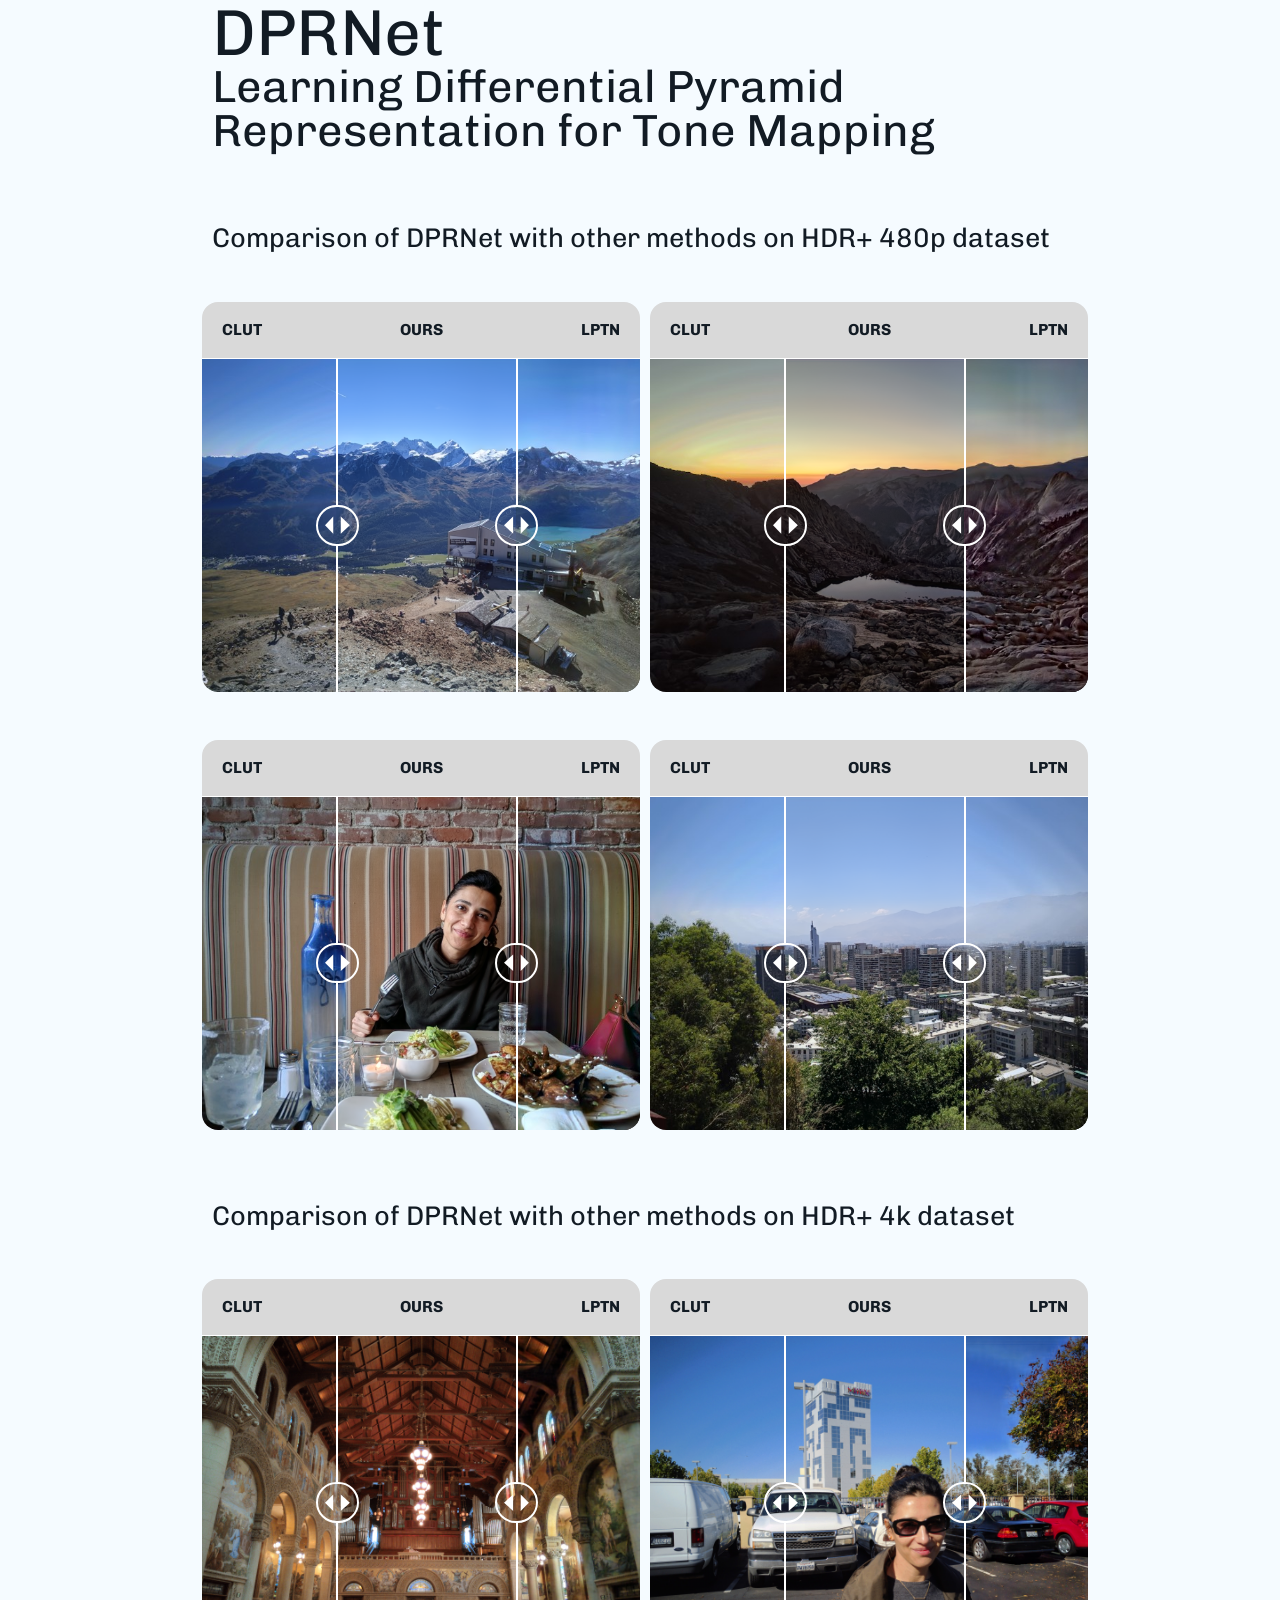
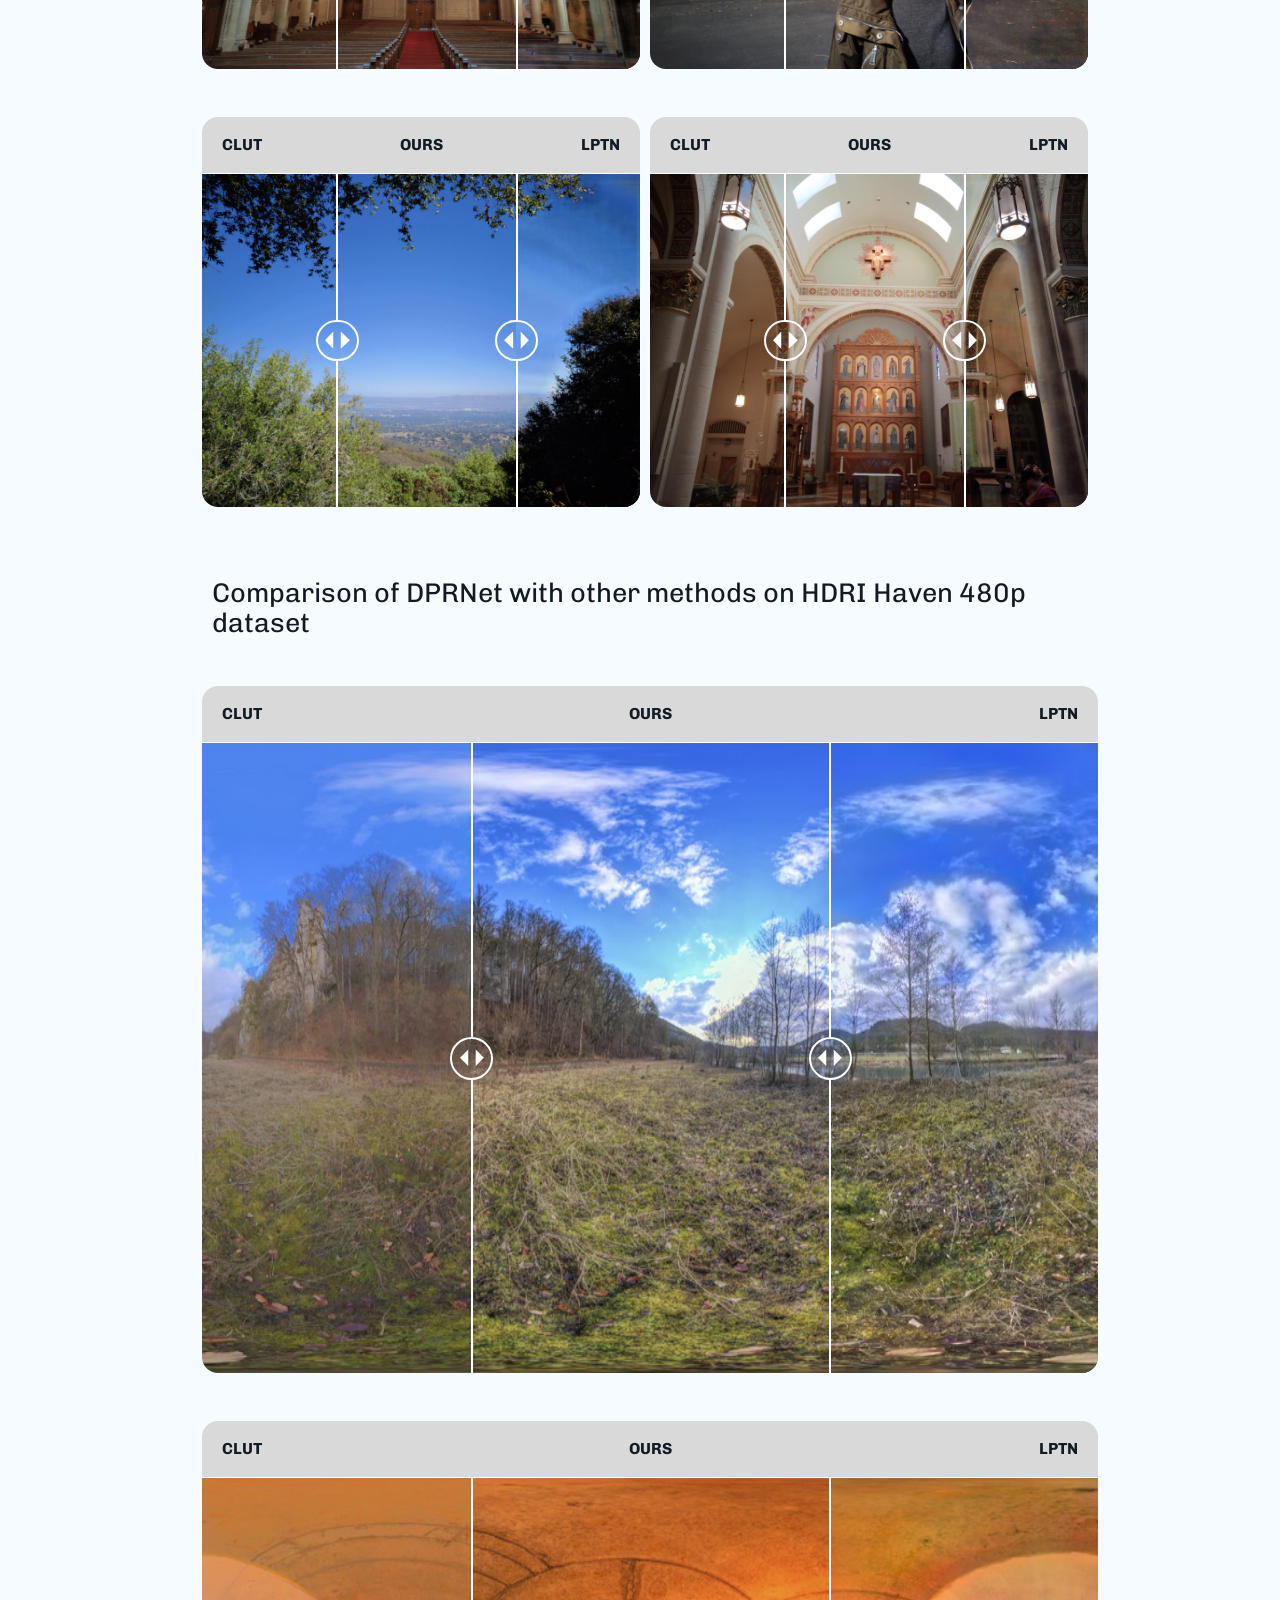
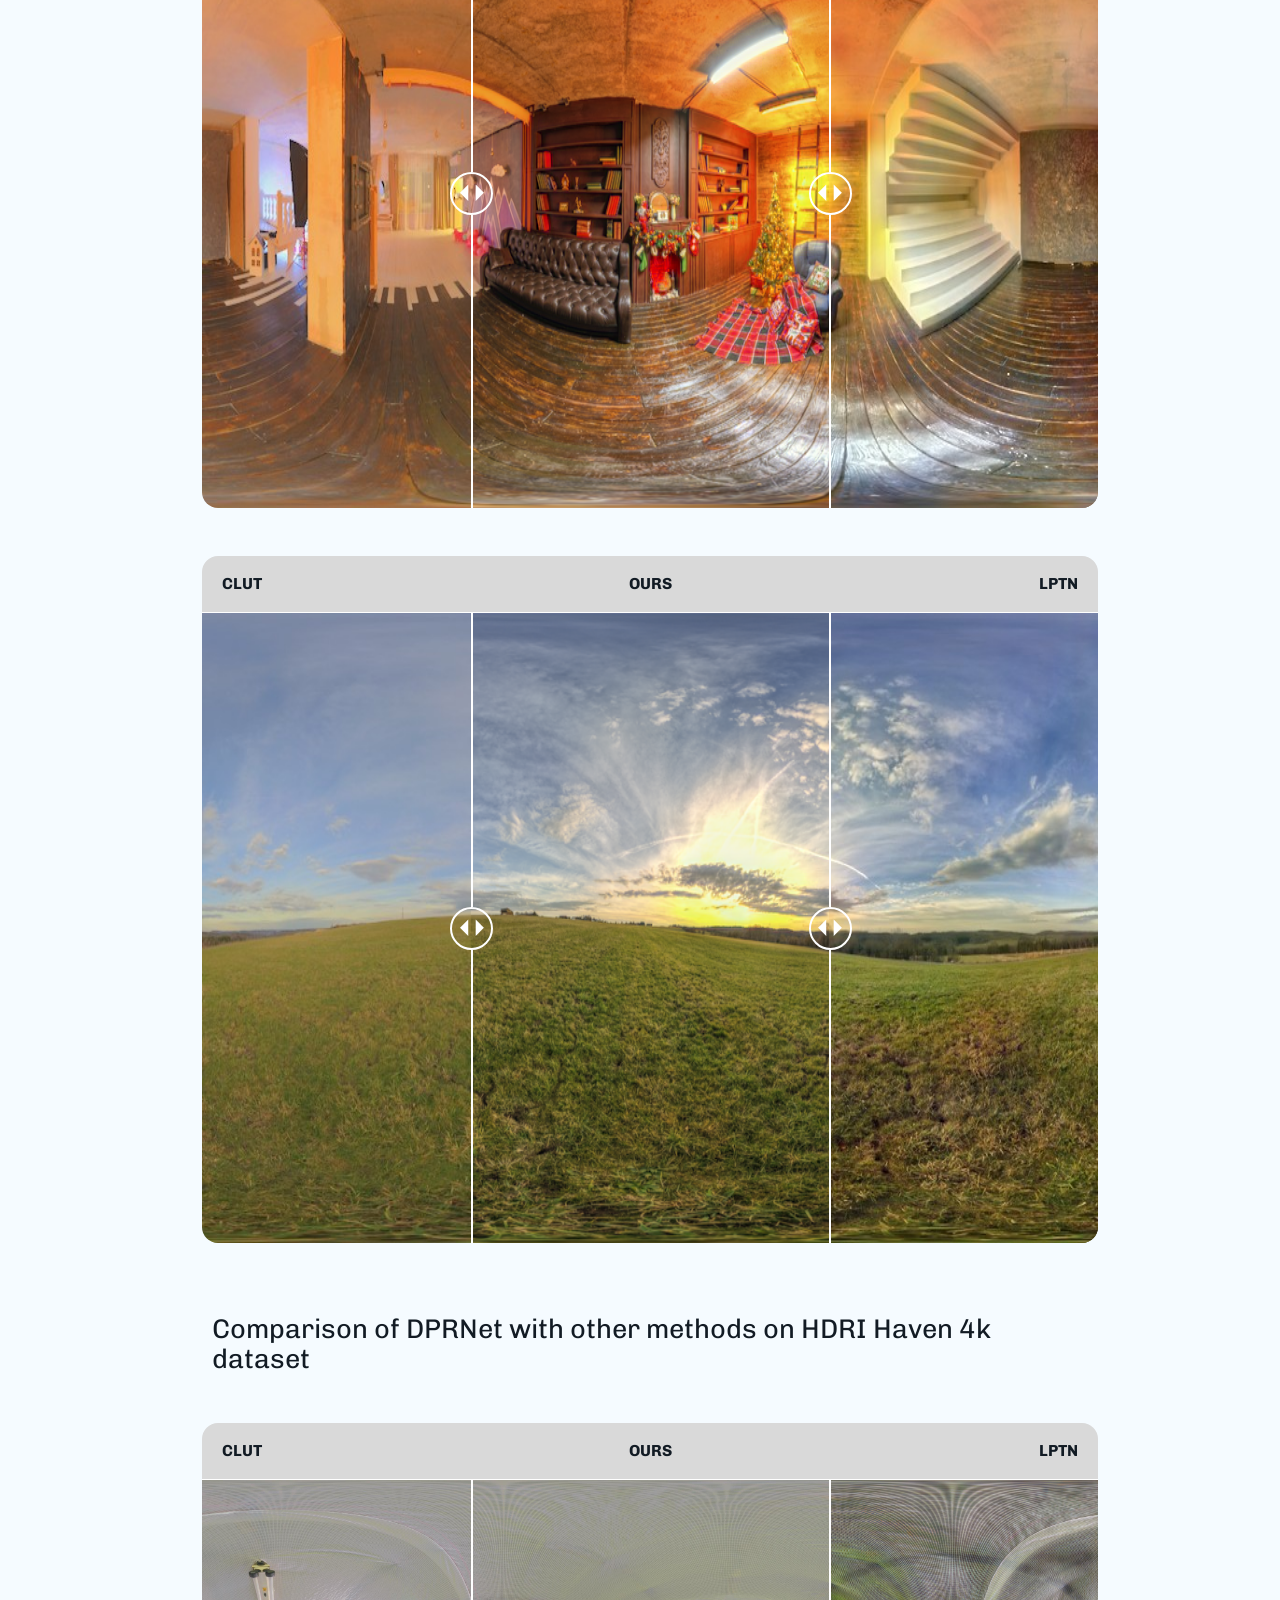
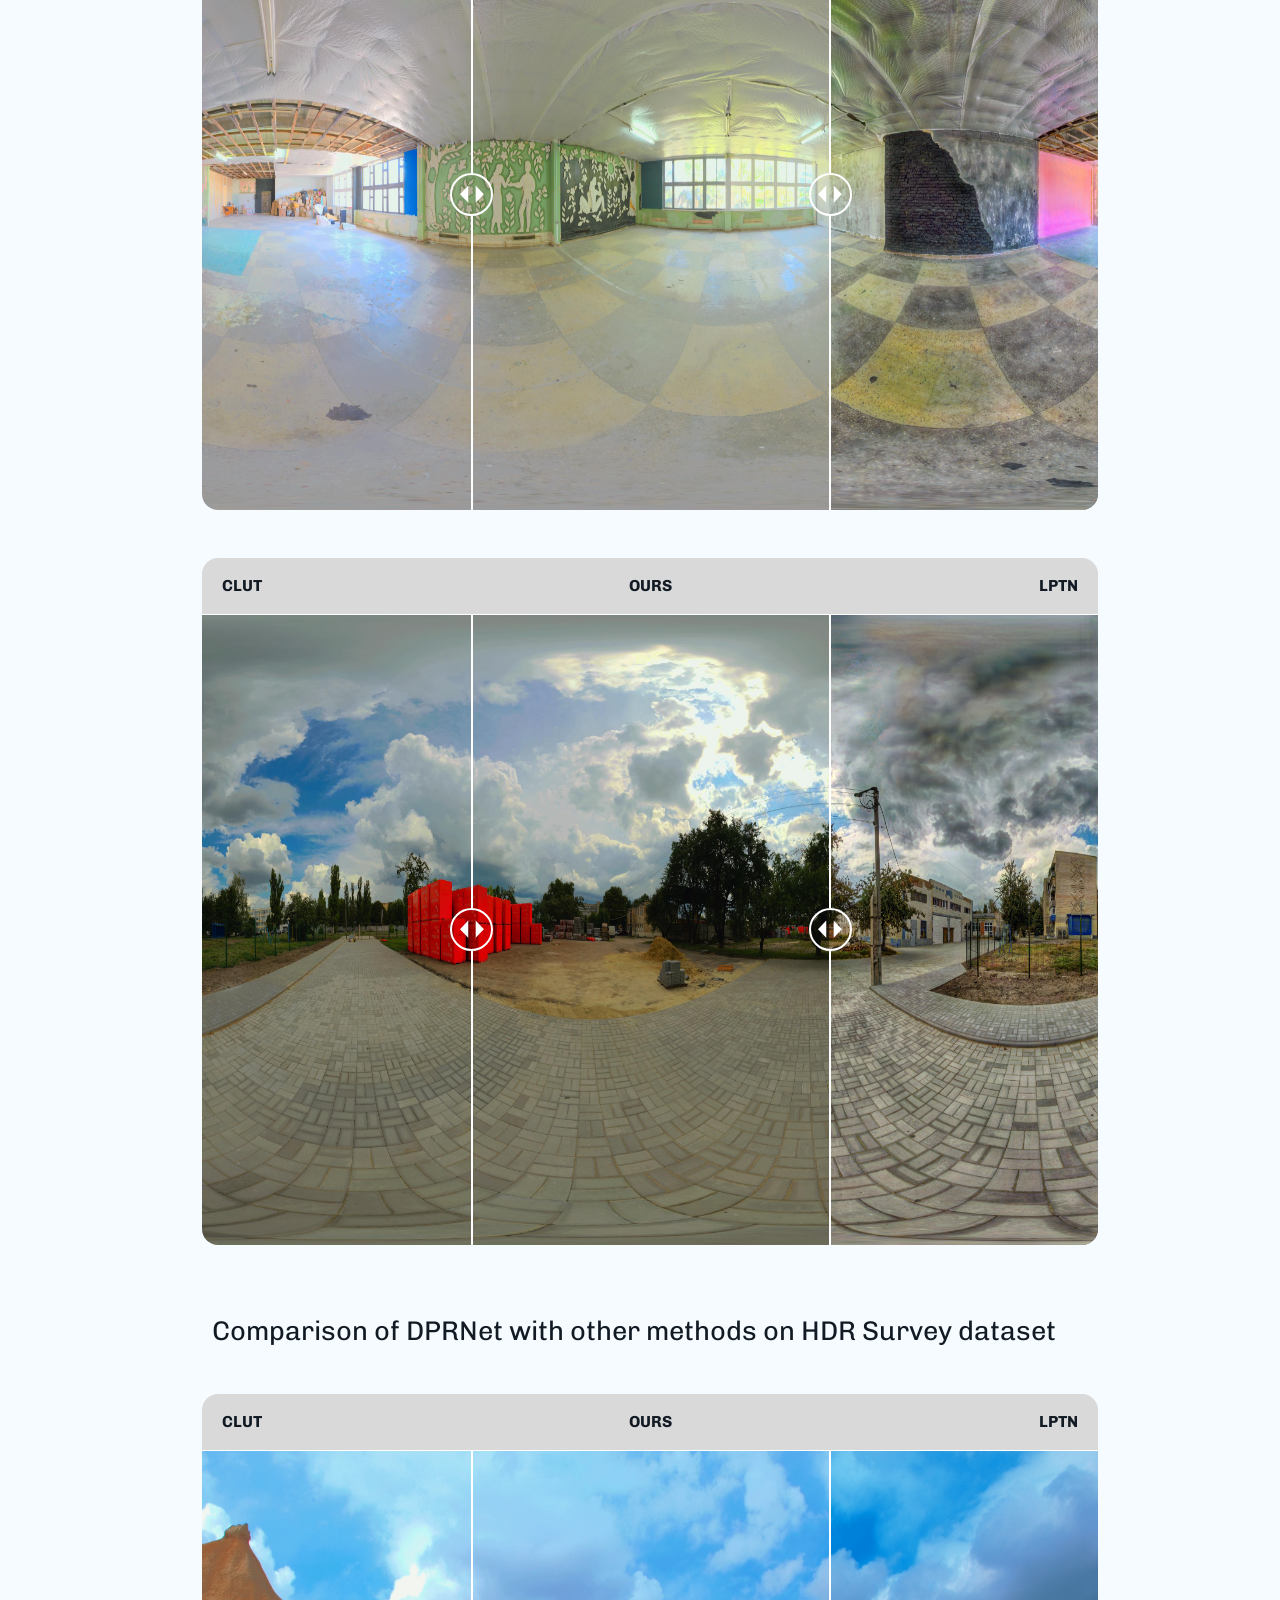
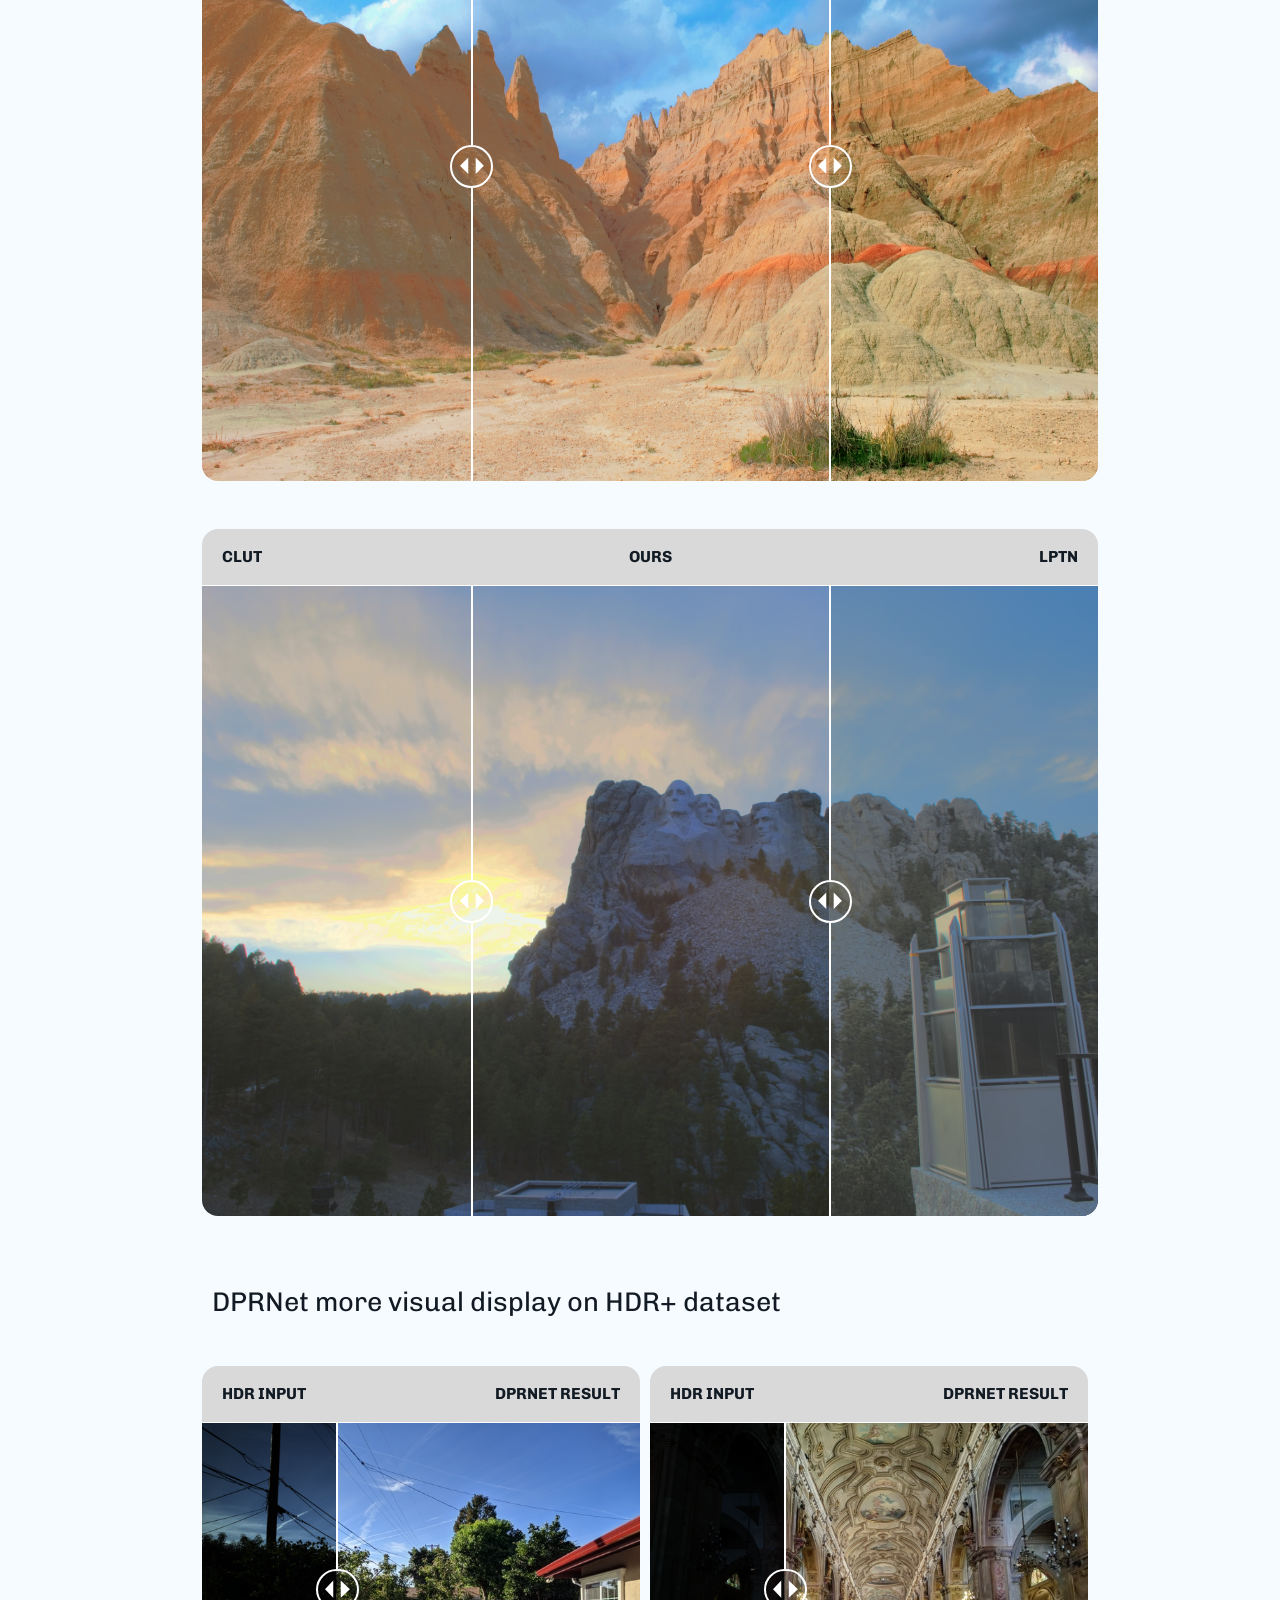
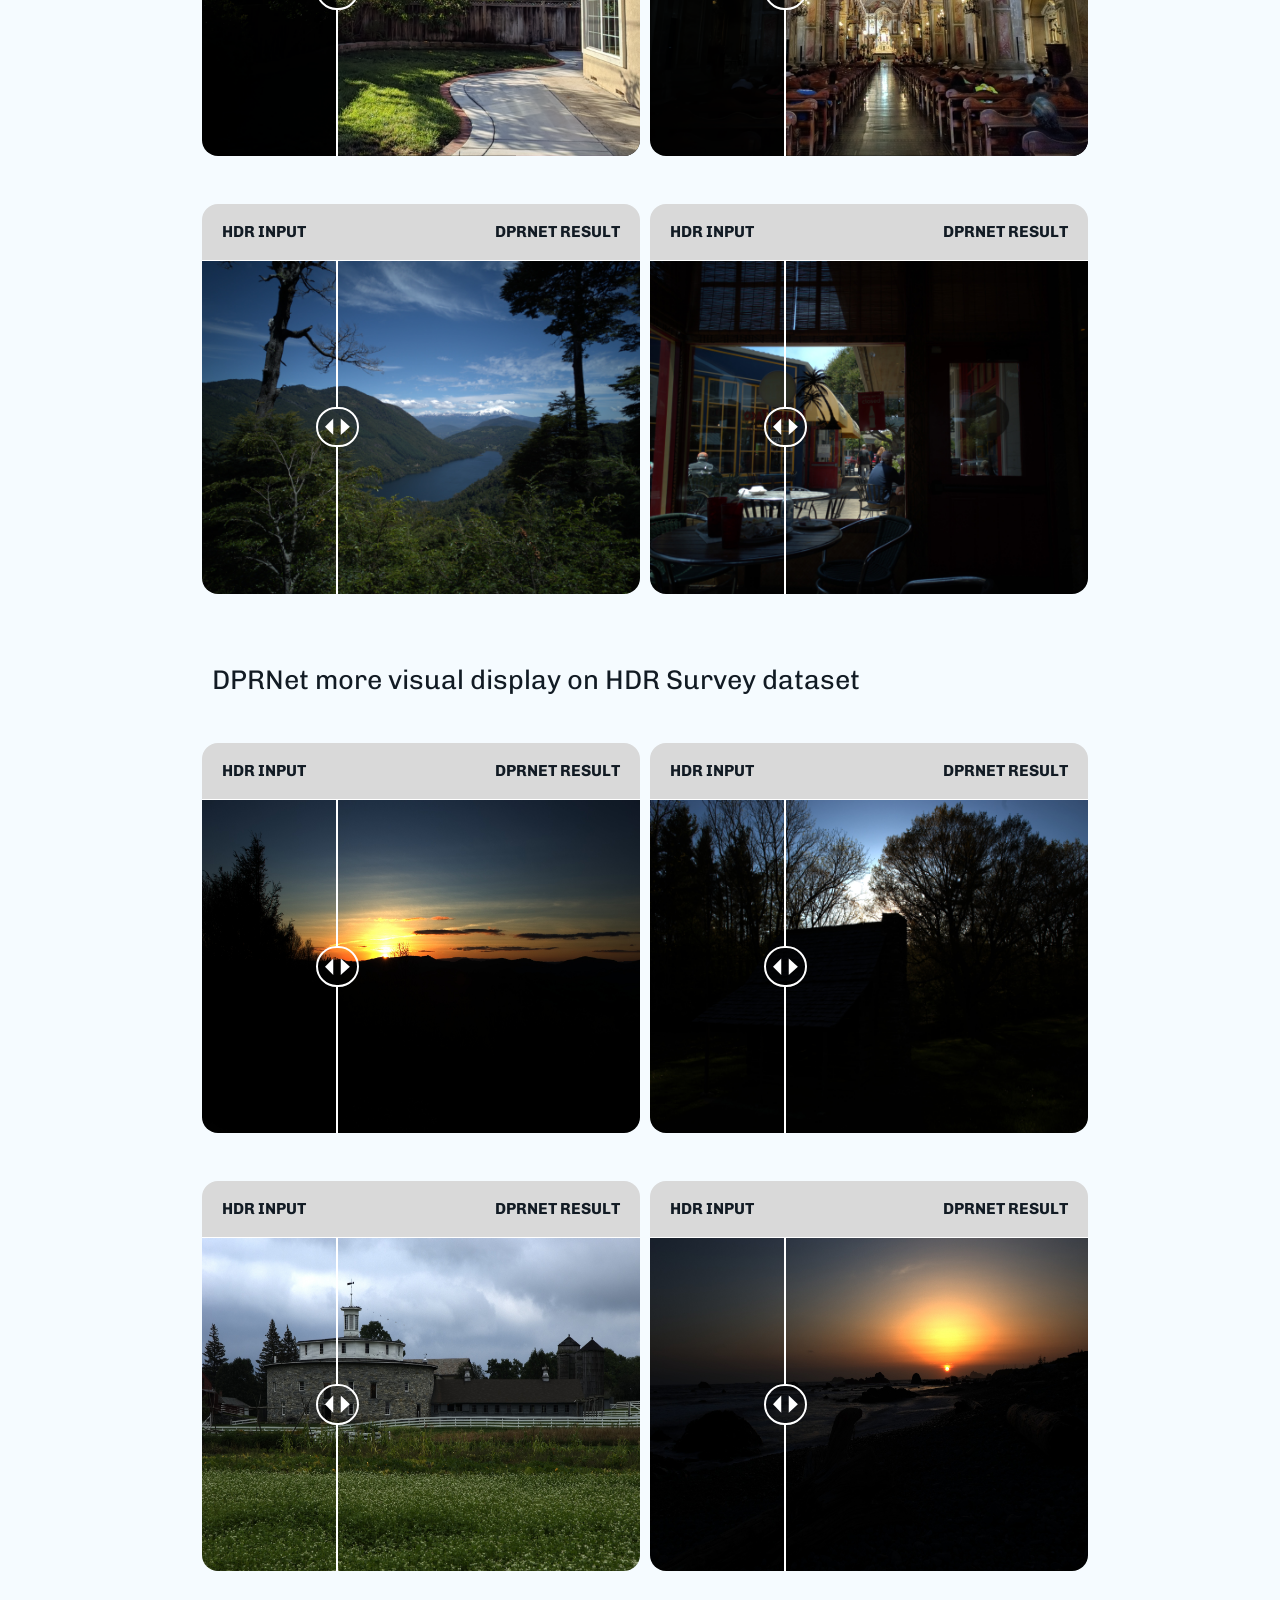
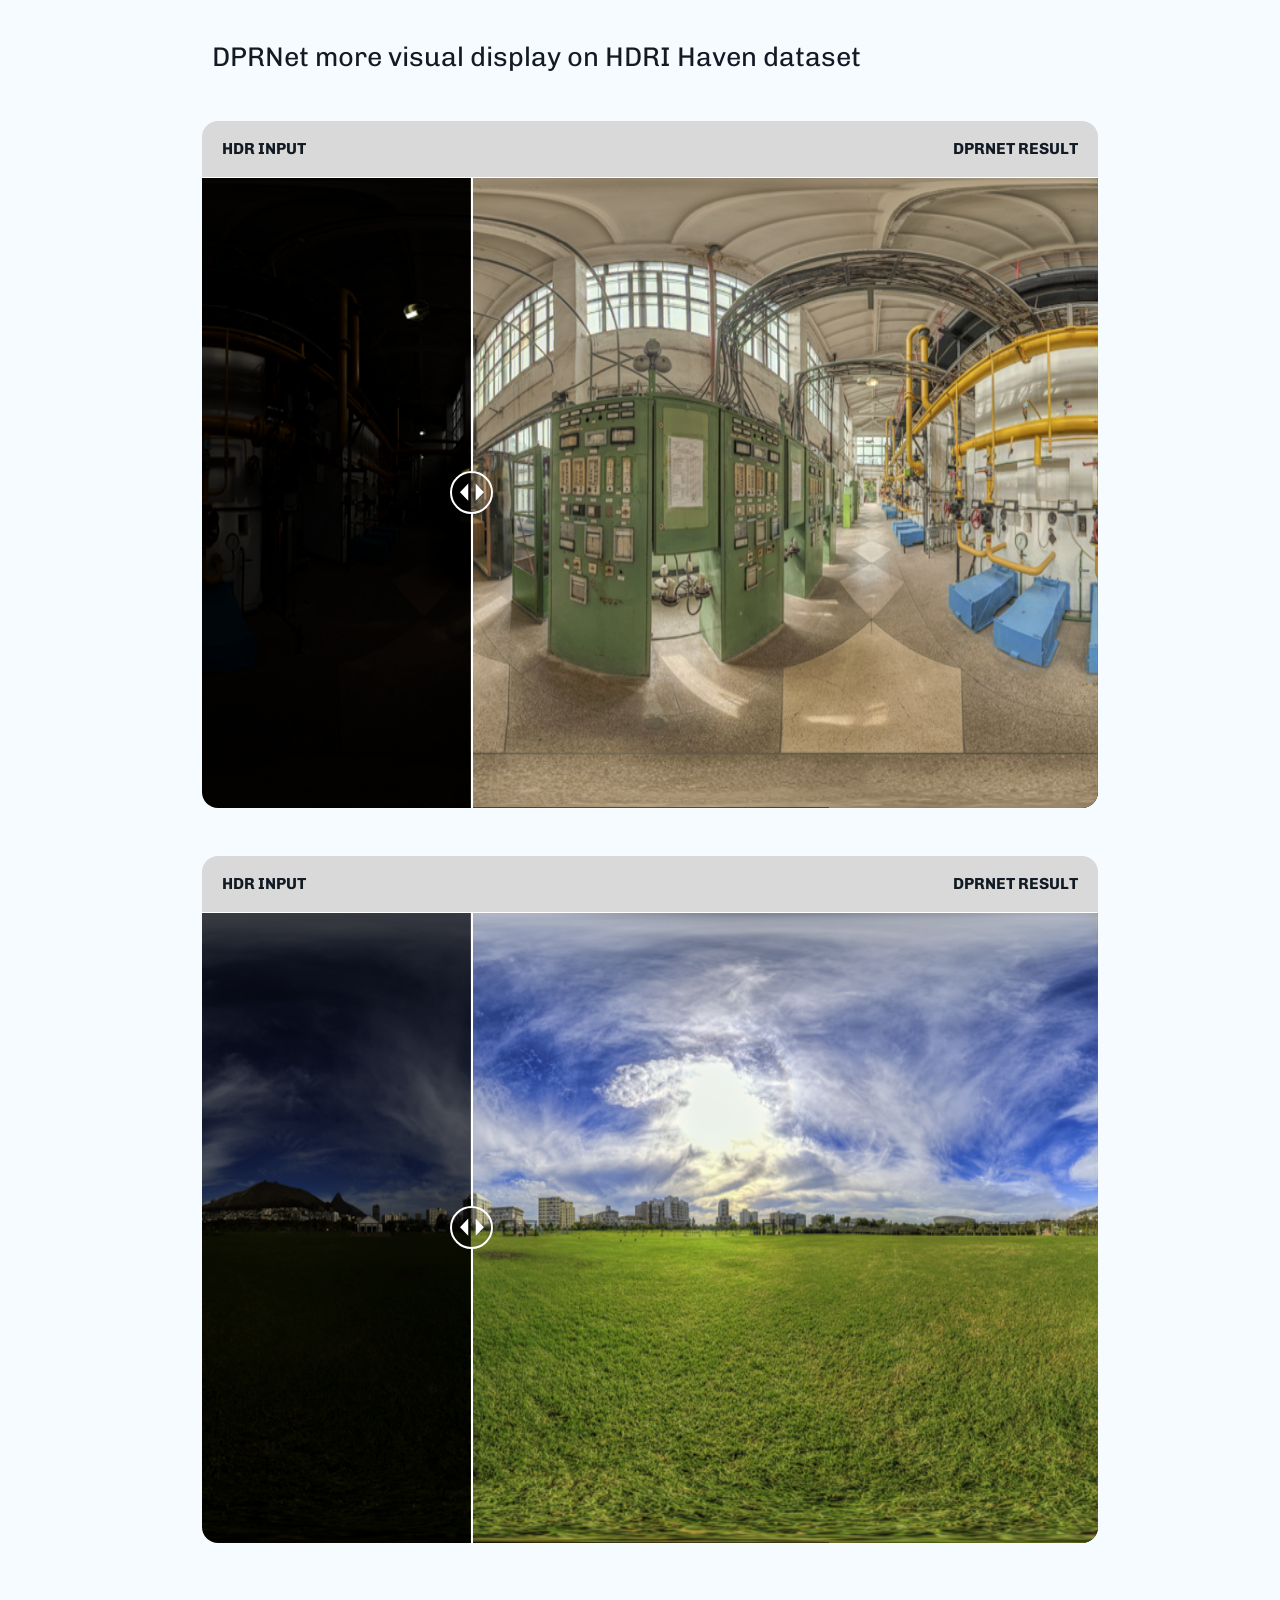
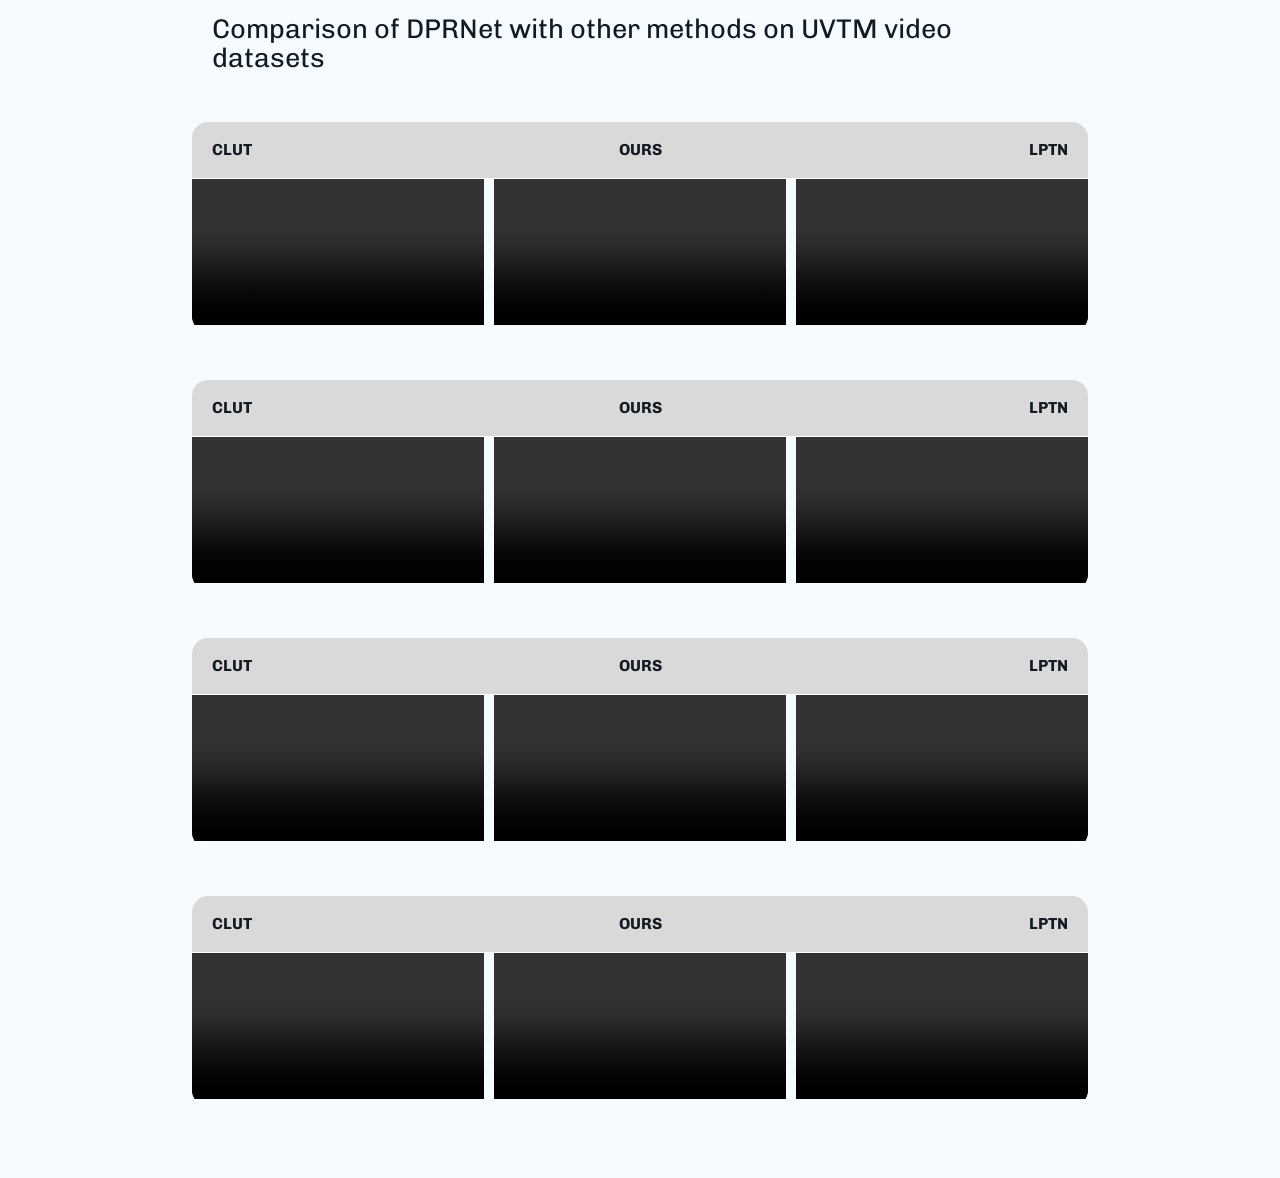
==== commit 63b05c21: "Add files via upload" ====
--- a/index.html
+++ b/index.html
@@ -75,7 +75,7 @@
 
                     <h1>DPRNet</h1>
 
-                    <h2>Learning Differential Pyramid Representation for Joint Global and Local Tone Mapping</h2>
+                    <h2>Learning Differential Pyramid Representation for Tone Mapping</h2>
                   </div>
                 </div>
               </div>
